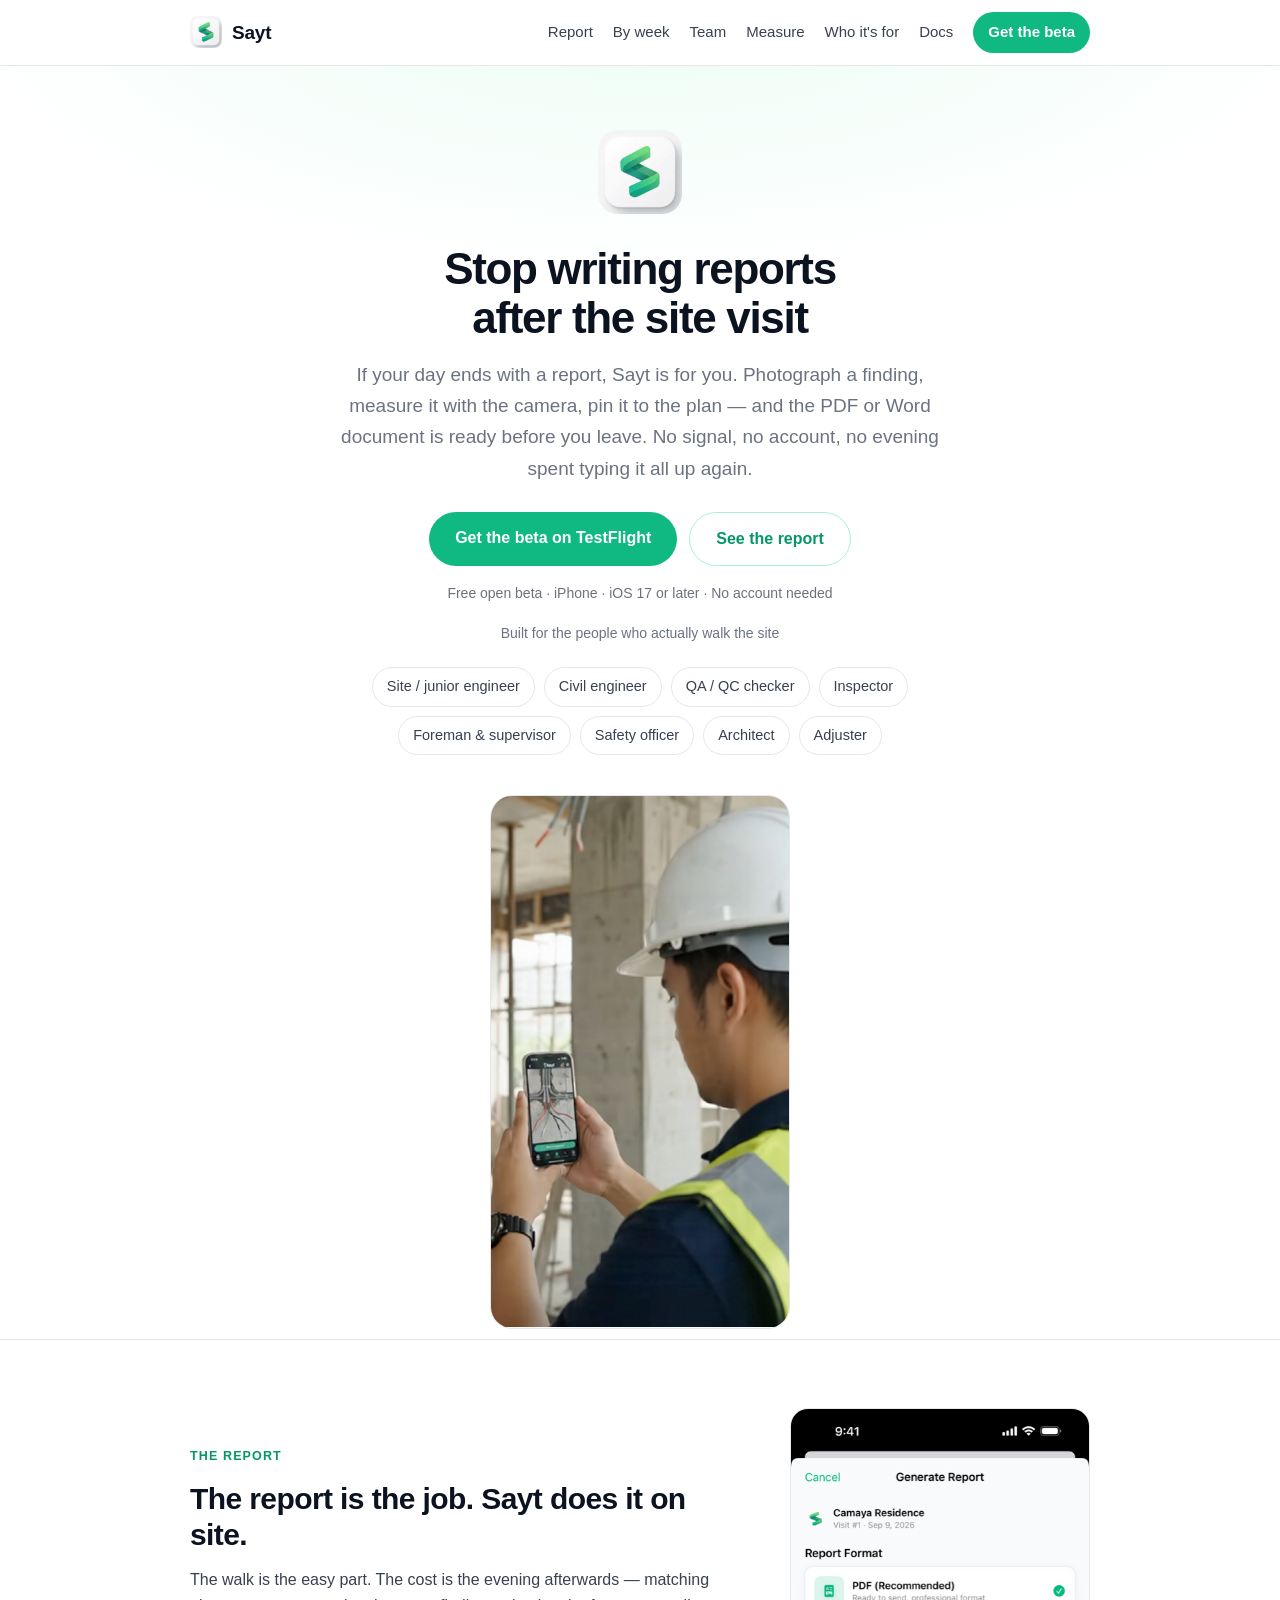
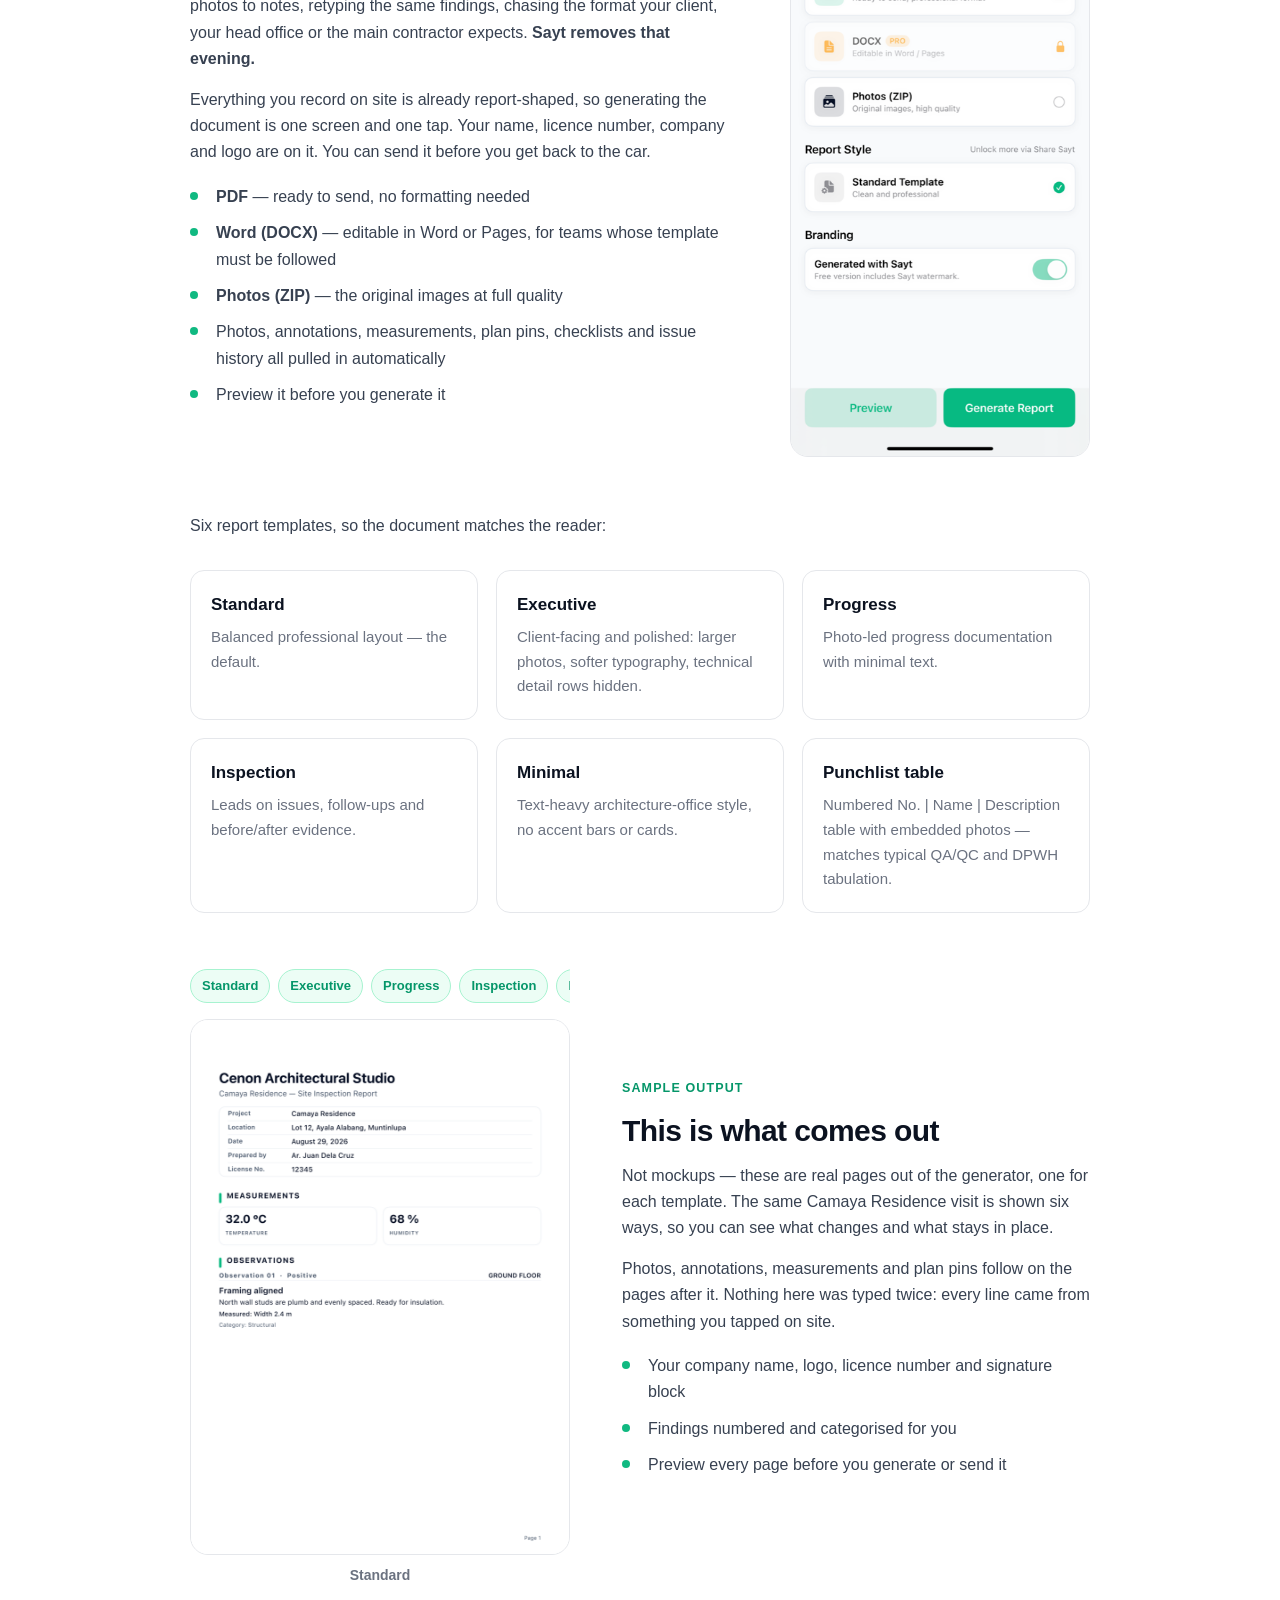
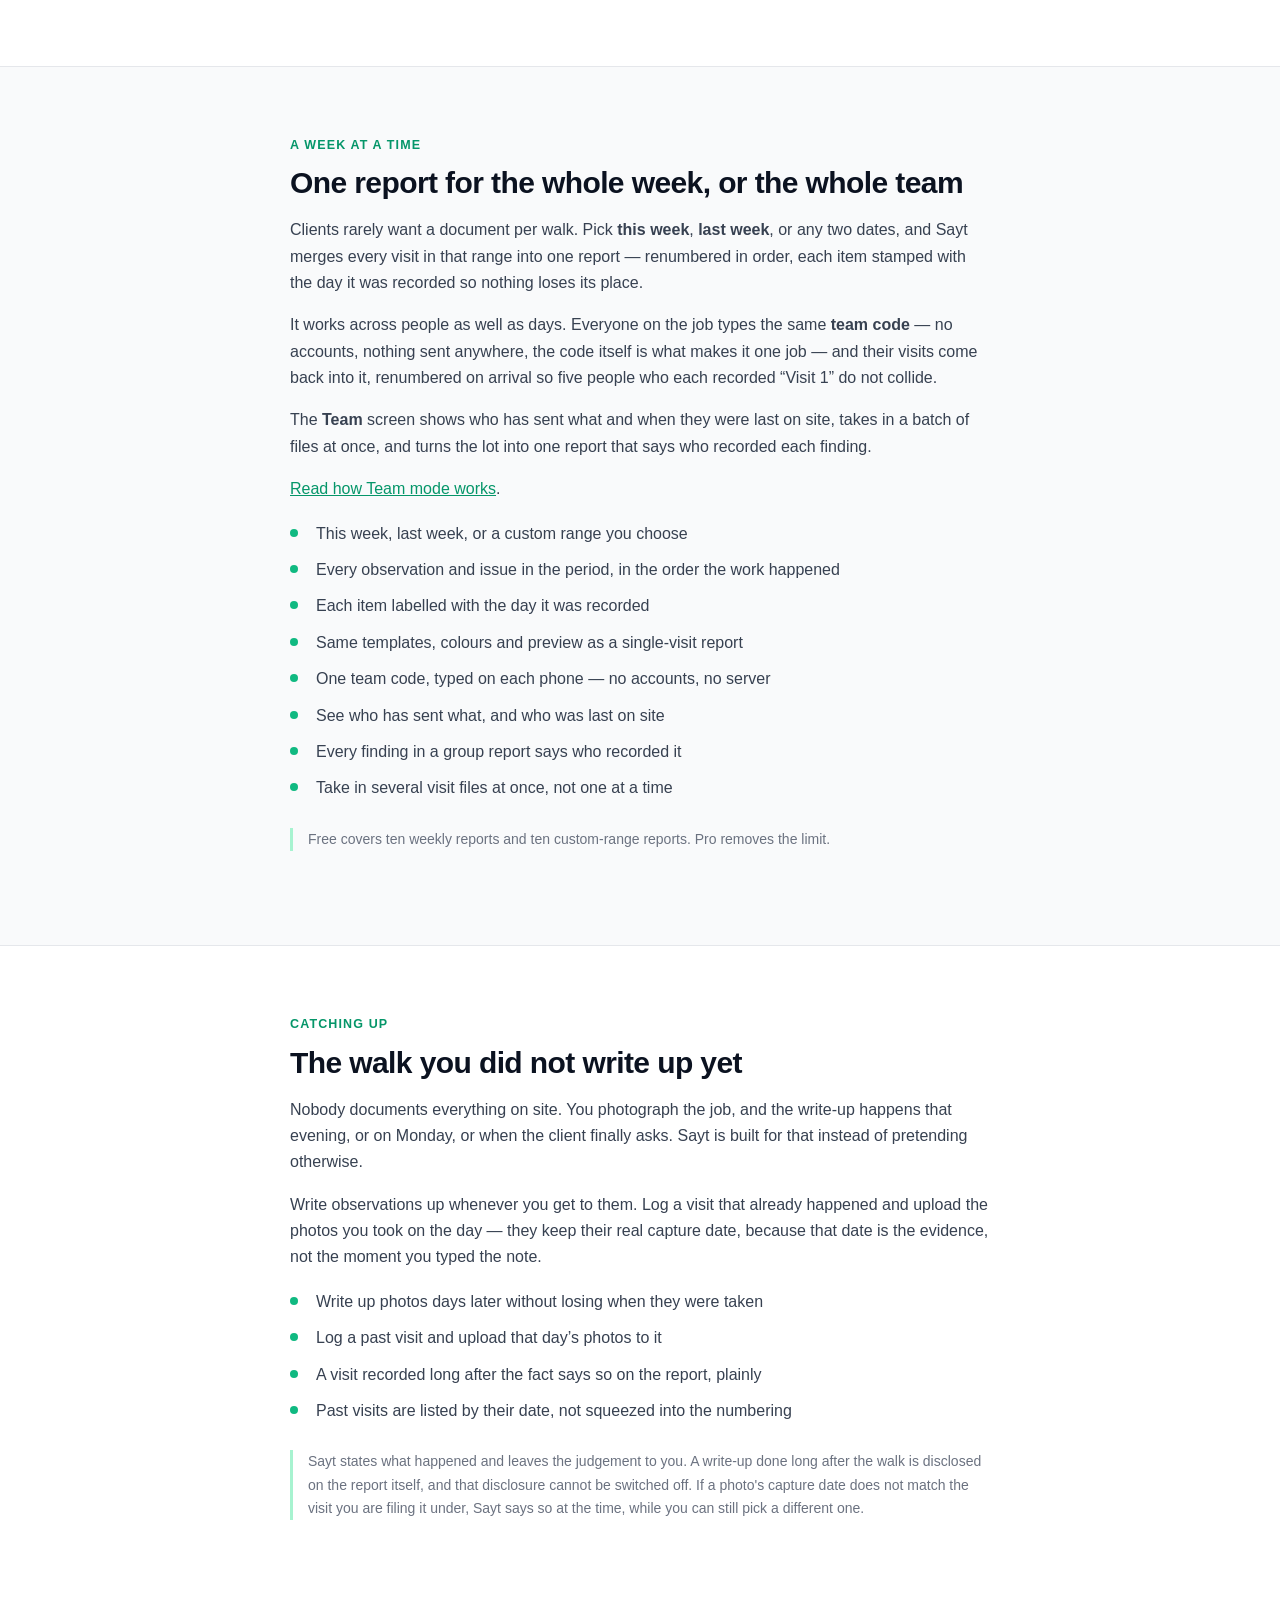
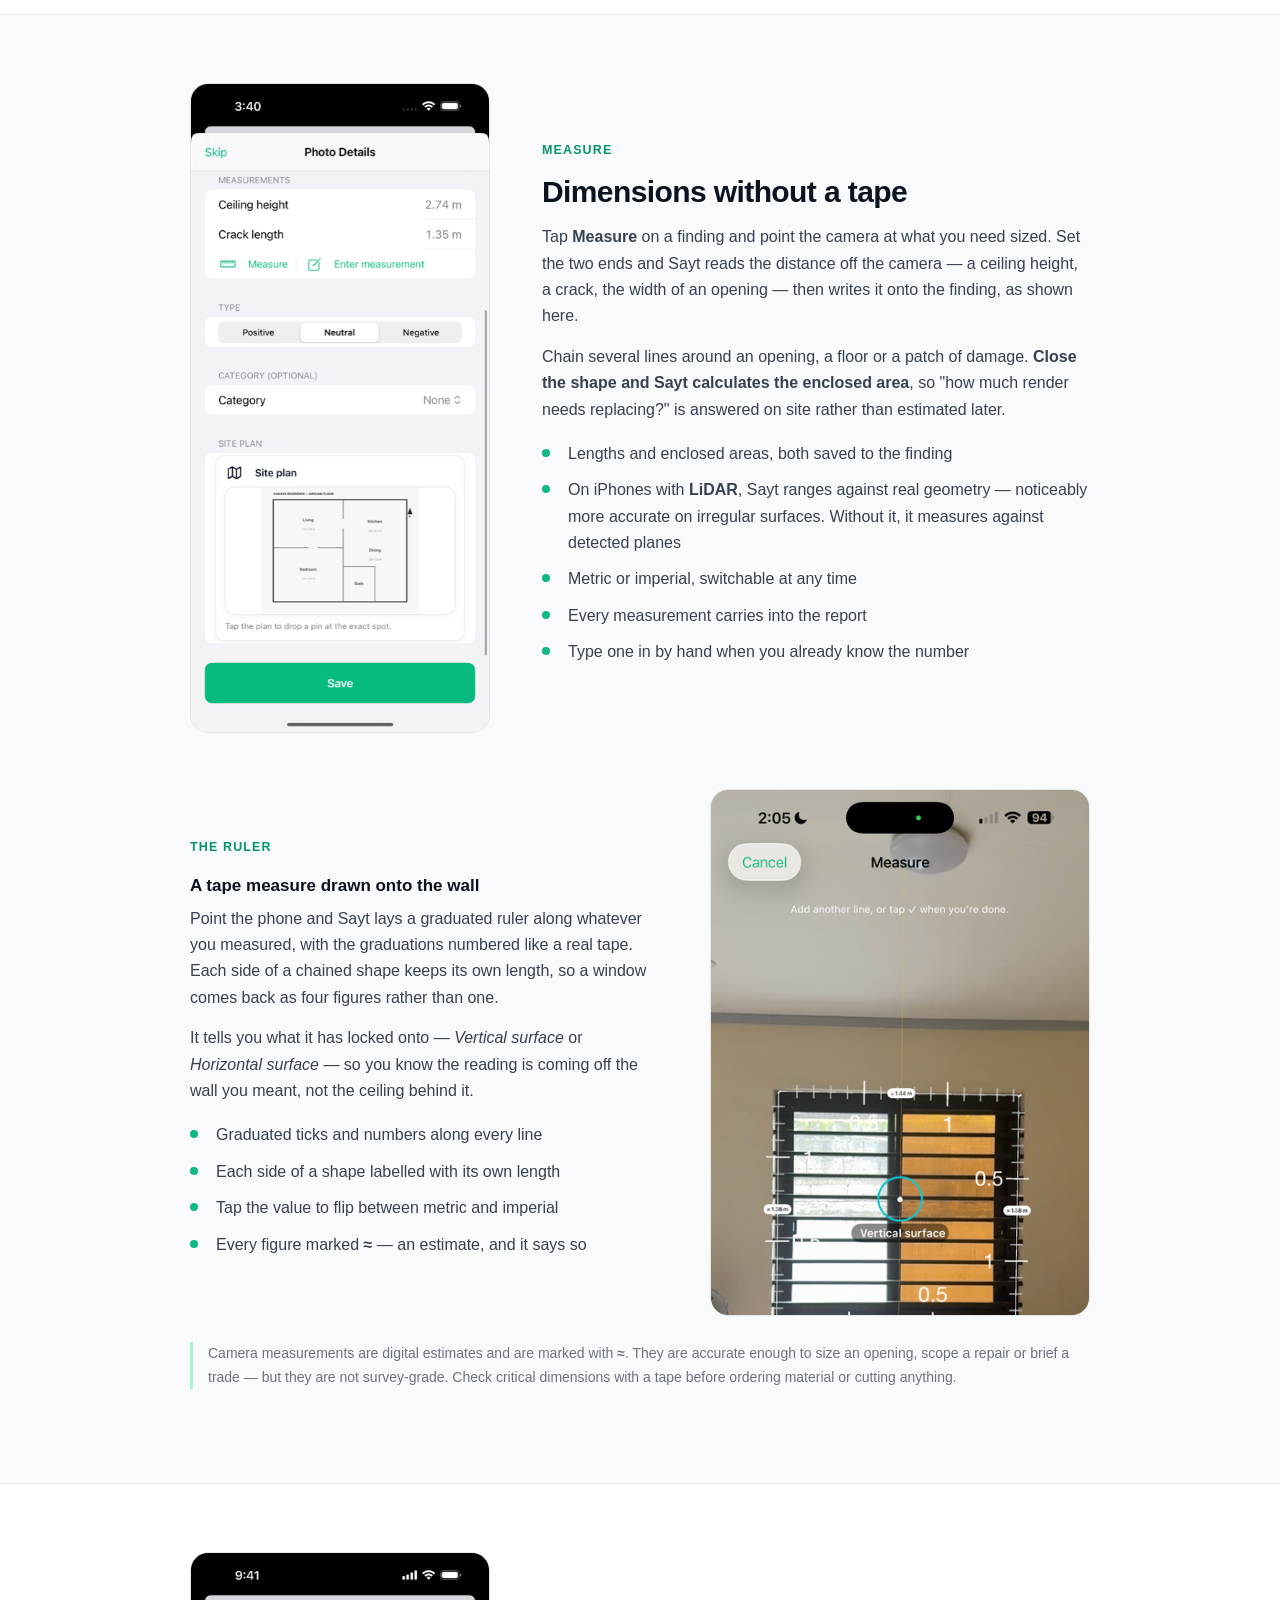
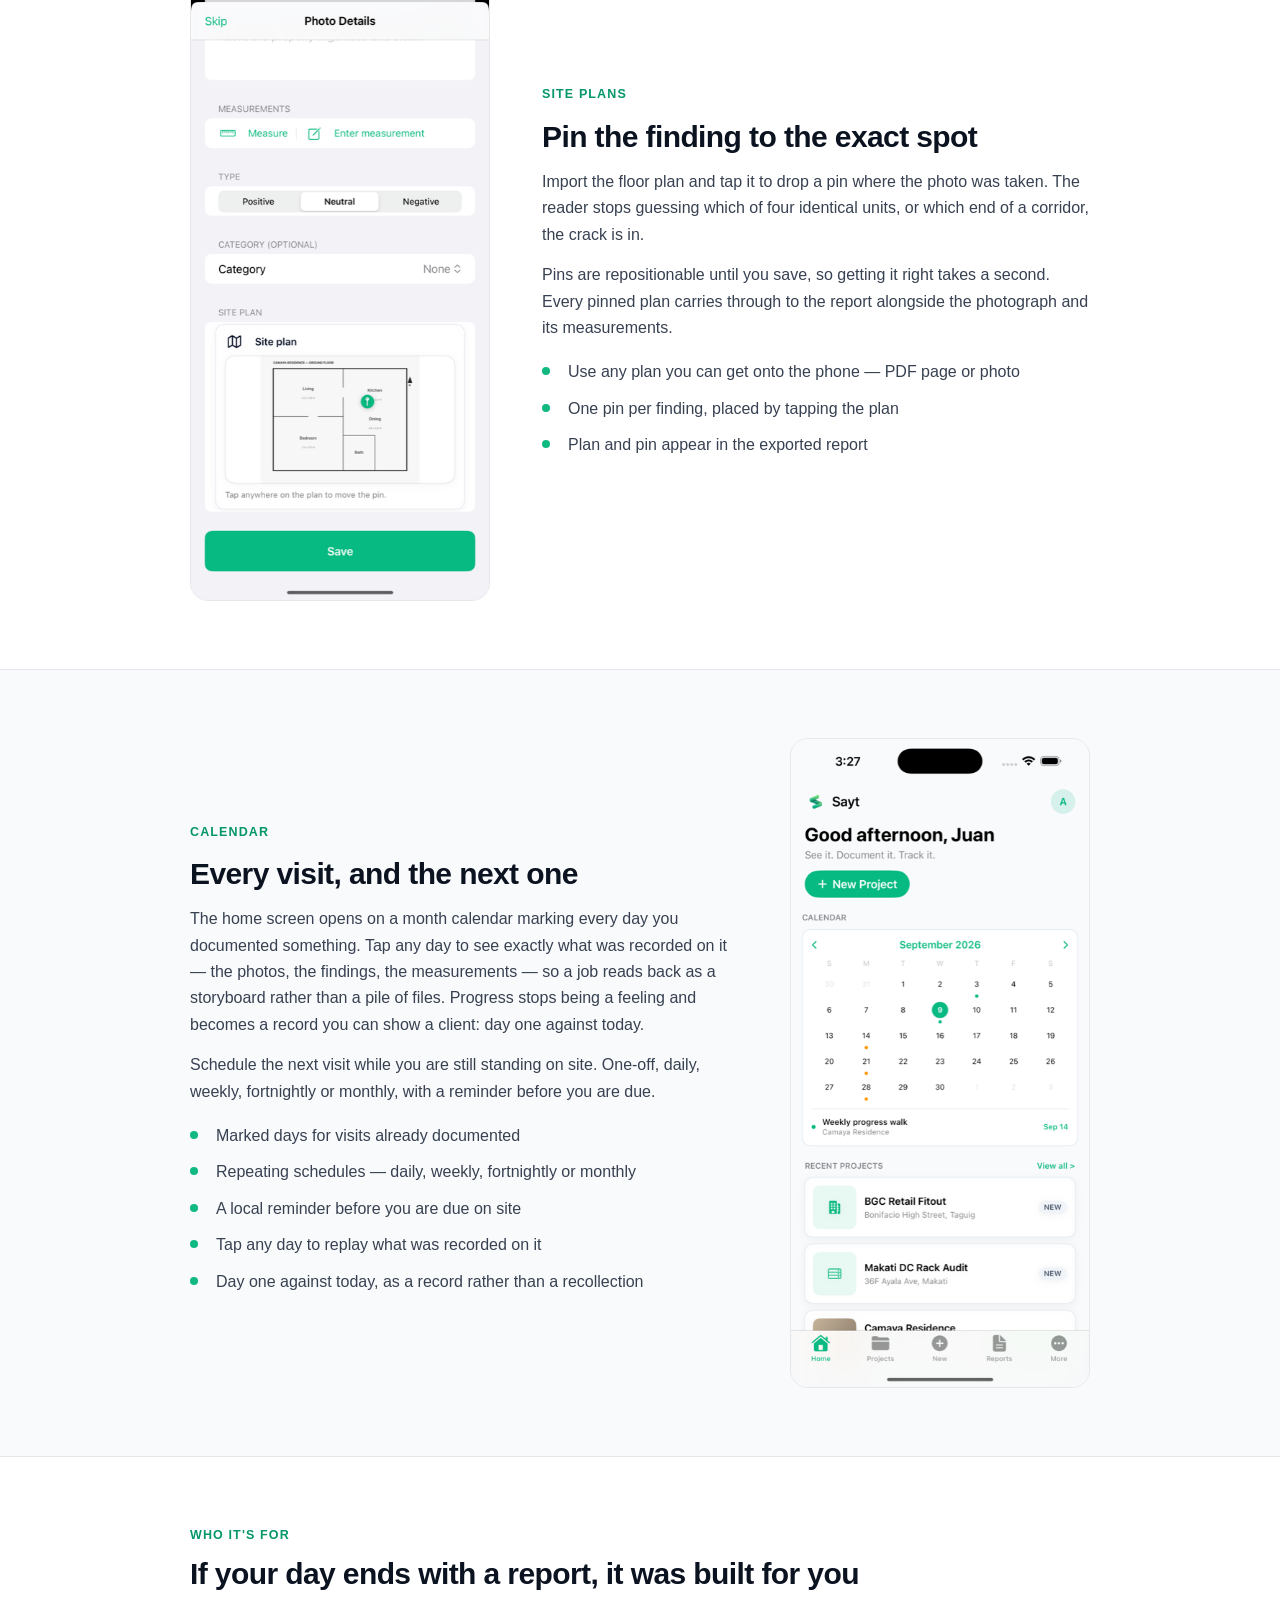
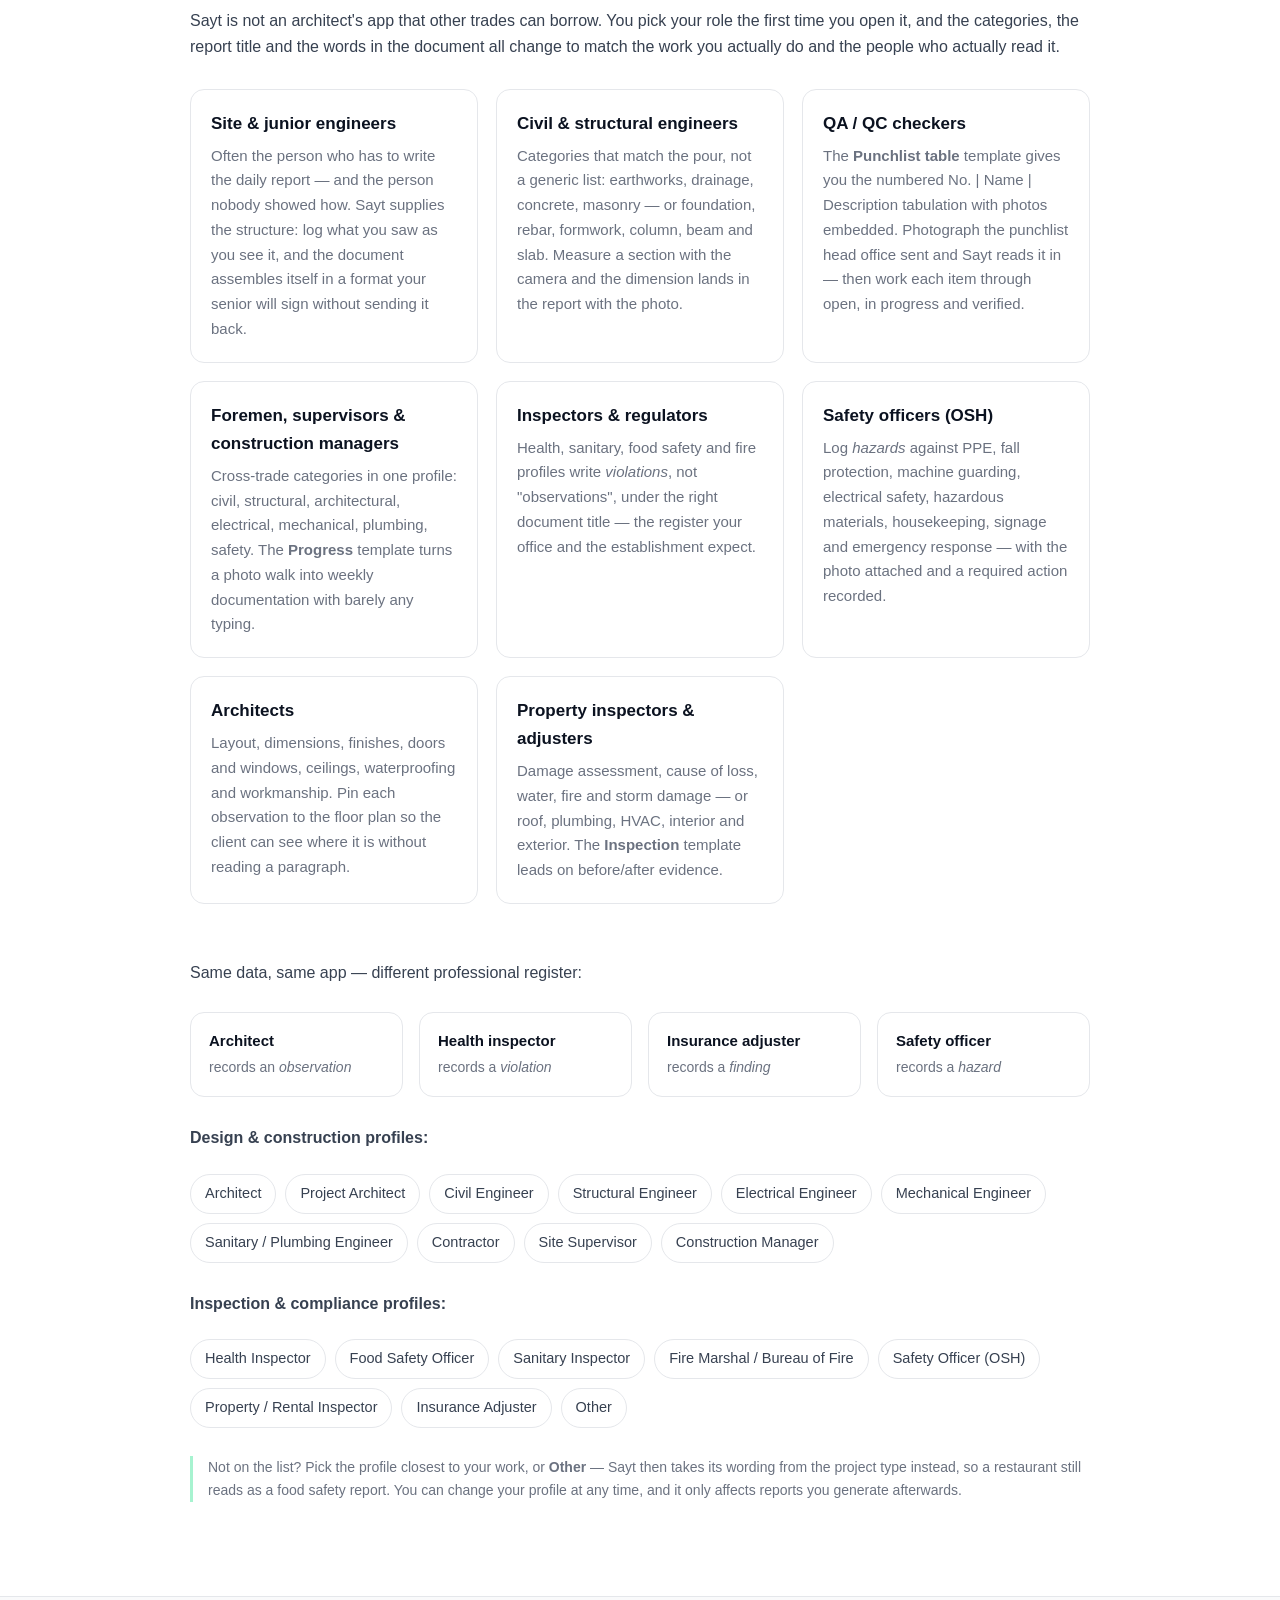
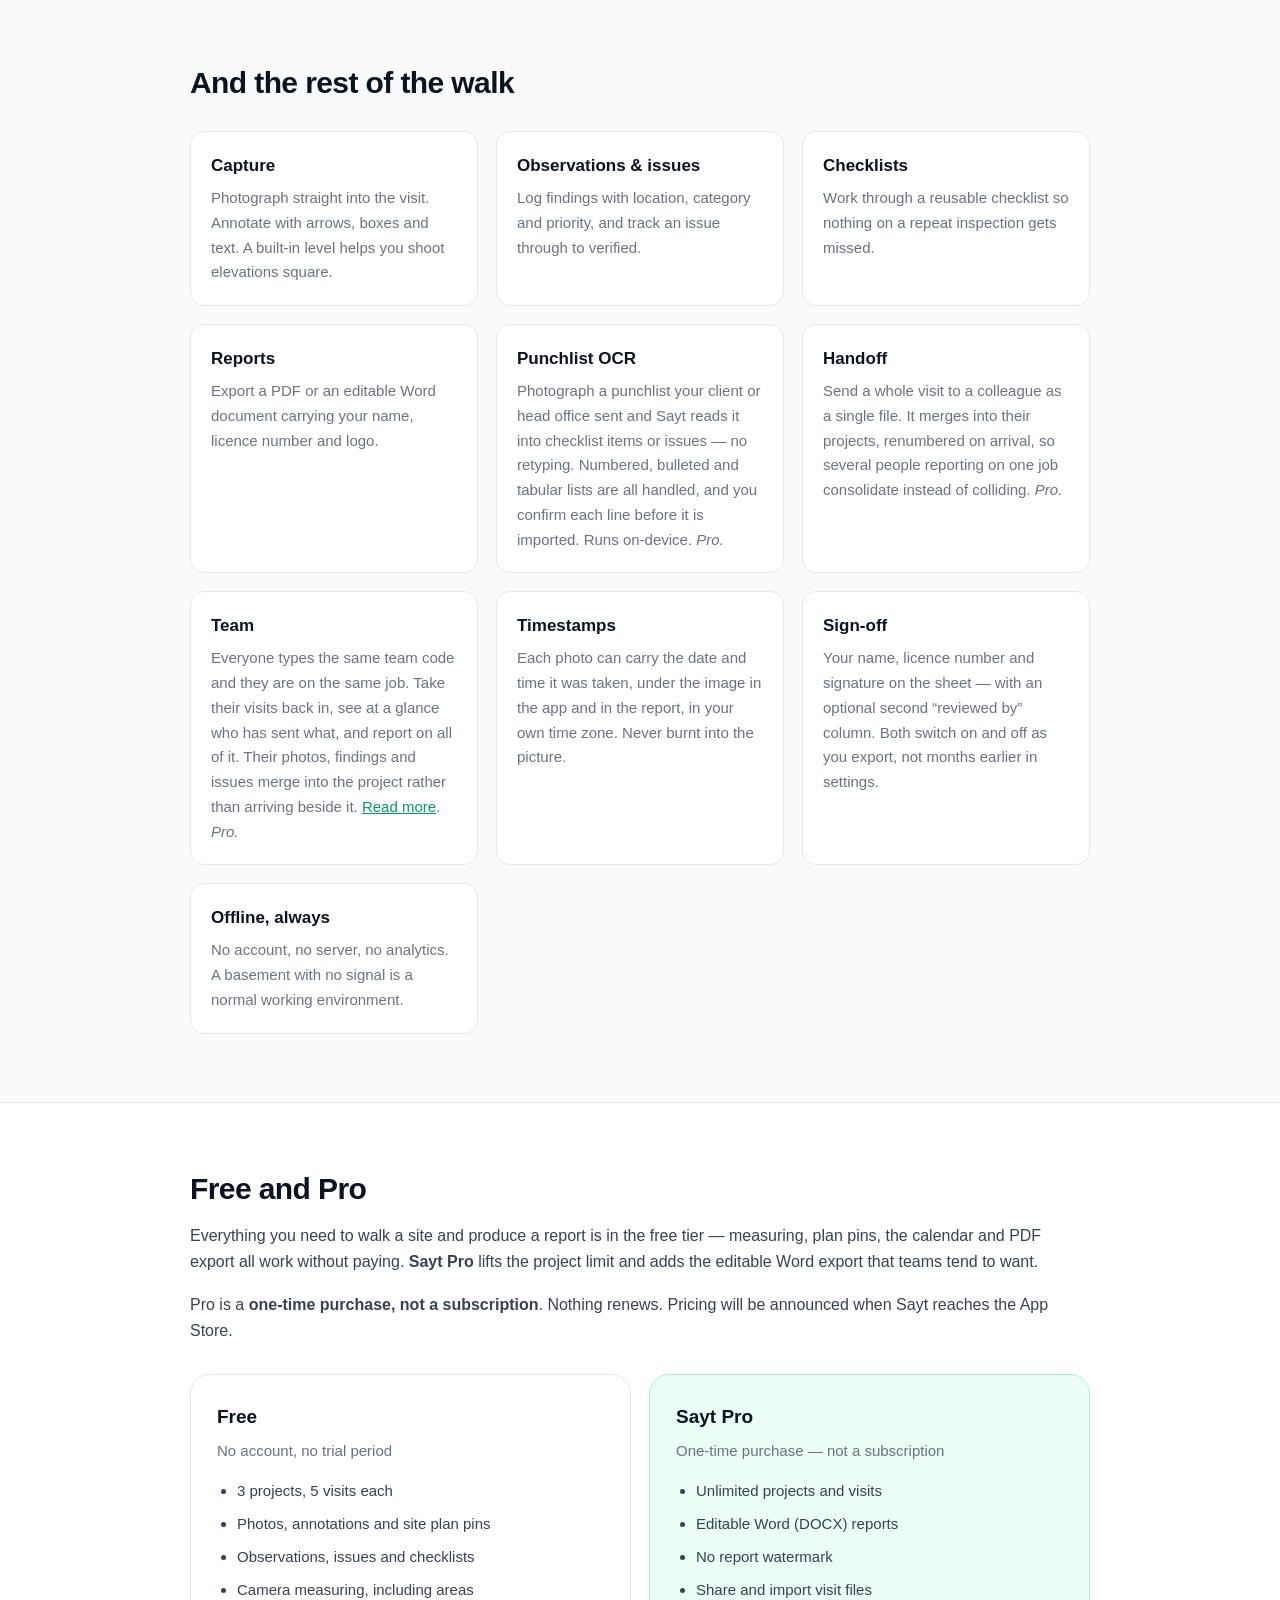
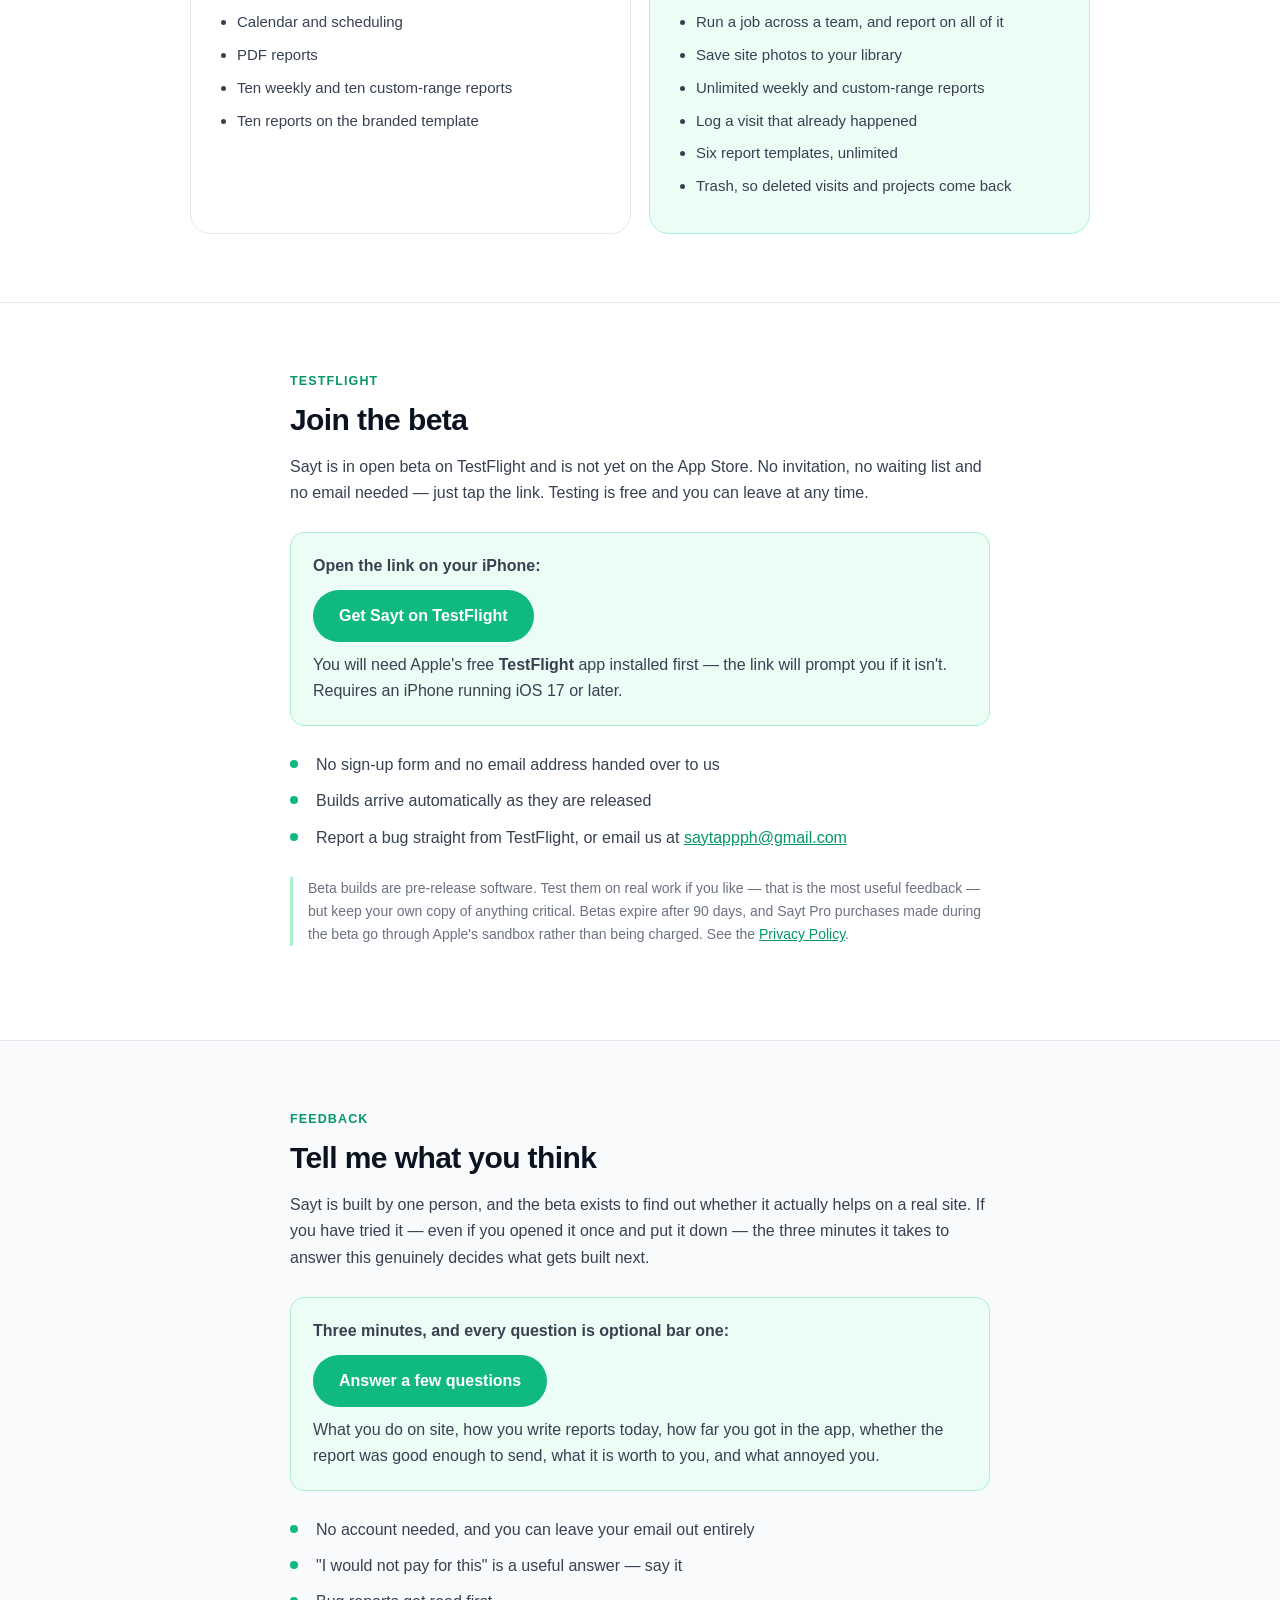
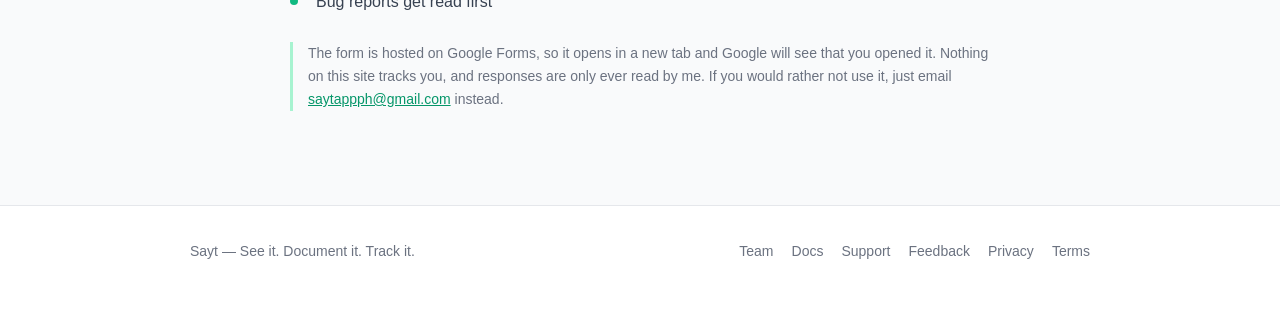
==== index.html @ c8a03903 "Add sample report carousel Replace the single sample output image with a CSS-only scroll-snap carous" ====
<!DOCTYPE html>
<html lang="en">
<head>
<meta charset="utf-8">
<meta name="viewport" content="width=device-width, initial-scale=1">
<meta http-equiv="Content-Security-Policy" content="default-src 'none'; style-src 'self'; img-src 'self' data:; media-src 'self'; base-uri 'none'; form-action 'none'; frame-ancestors 'none'">
<meta name="referrer" content="no-referrer">
<title>Sayt — Stop writing site reports after the visit</title>
<meta name="description" content="Site reporting for engineers, inspectors, QA/QC checkers, foremen and architects. Sayt turns a site walk into the finished report: measure with the camera, pin findings to the plan, and export a branded PDF or Word document before you leave — offline, on your iPhone.">
<link rel="canonical" href="https://sayt-app.store/">
<link rel="icon" href="assets/img/favicon.png" type="image/png">
<link rel="apple-touch-icon" href="assets/img/logo.png">
<meta name="theme-color" content="#0F172A">
<meta name="robots" content="index, follow, max-image-preview:large, max-snippet:-1">

<!-- Open Graph (Facebook, LinkedIn, Messenger, WhatsApp) -->
<meta property="og:type" content="website">
<meta property="og:site_name" content="Sayt">
<meta property="og:locale" content="en_PH">
<meta property="og:title" content="Sayt — Site inspection reports, finished before you leave">
<meta property="og:description" content="Site reporting for engineers, inspectors, QA/QC checkers, foremen and architects. Sayt turns a site walk into the finished report: measure with the camera, pin findings to the plan, and export a…">
<meta property="og:url" content="https://sayt-app.store/">
<meta property="og:image" content="https://sayt-app.store/assets/img/og-cover.png">
<meta property="og:image:width" content="1200">
<meta property="og:image:height" content="630">
<meta property="og:image:alt" content="Sayt — stop writing site reports after the visit">

<!-- Twitter / X -->
<meta name="twitter:card" content="summary_large_image">
<meta name="twitter:title" content="Sayt — Site inspection reports, finished before you leave">
<meta name="twitter:description" content="Site reporting for engineers, inspectors, QA/QC checkers, foremen and architects. Sayt turns a site walk into the finished report: measure with the camera, pin findings to the plan, and export a…">
<meta name="twitter:image" content="https://sayt-app.store/assets/img/og-cover.png">
<meta name="twitter:image:alt" content="Sayt — stop writing site reports after the visit">
<link rel="stylesheet" href="assets/style.css">
<script type="application/ld+json">
{
  "@context": "https://schema.org",
  "@graph": [
    {
      "@type": "SoftwareApplication",
      "@id": "https://sayt-app.store/#app",
      "name": "Sayt",
      "applicationCategory": "BusinessApplication",
      "applicationSubCategory": "Site inspection and field reporting",
      "operatingSystem": "iOS 17.0 or later",
      "url": "https://sayt-app.store",
      "image": "https://sayt-app.store/assets/img/og-cover.png",
      "description": "Sayt turns a site walk into the finished report. Photograph a finding, measure it with the camera, pin it to the floor plan, and export a branded PDF or Word document before you leave the site. Works fully offline and needs no account.",
      "featureList": [
        "Photograph findings and annotate them on the spot",
        "Measure distances with the camera using AR",
        "Pin each finding to a floor plan or site plan",
        "Track issues across visits until they are resolved",
        "Export a branded PDF or Word site inspection report",
        "Works completely offline with no account required"
      ],
      "inLanguage": "en",
      "isAccessibleForFree": true,
      "offers": {
        "@type": "Offer",
        "price": "0",
        "priceCurrency": "PHP",
        "description": "Free to use. Sayt Pro is an optional one-time in-app purchase."
      },
      "author": {
        "@id": "https://sayt-app.store/#org"
      },
      "publisher": {
        "@id": "https://sayt-app.store/#org"
      }
    },
    {
      "@type": "Organization",
      "@id": "https://sayt-app.store/#org",
      "name": "Sayt",
      "url": "https://sayt-app.store",
      "logo": {
        "@type": "ImageObject",
        "url": "https://sayt-app.store/assets/img/logo.png",
        "width": 512,
        "height": 512
      },
      "email": "saytappph@gmail.com"
    },
    {
      "@type": "WebSite",
      "@id": "https://sayt-app.store/#website",
      "url": "https://sayt-app.store",
      "name": "Sayt",
      "publisher": {
        "@id": "https://sayt-app.store/#org"
      },
      "inLanguage": "en"
    }
  ]
}
</script>
</head>
<body>

<header class="site">
  <div class="wrap">
    <nav>
      <a class="brand" href="index.html">
        <img src="assets/img/logo.png" alt="" width="32" height="32">
        <span>Sayt</span>
      </a>
      <span class="links">
        <a href="#report">Report</a>
        <a href="#week">By week</a>
        <a href="team.html">Team</a>
        <a href="#measure">Measure</a>
        <a href="#who">Who it's for</a>
        <a href="docs.html">Docs</a>
        <a class="cta" href="https://testflight.apple.com/join/43Gb7vnf" rel="noopener noreferrer">Get the beta</a>
      </span>
    </nav>
  </div>
</header>

<section class="hero">
  <div class="wrap">
    <img class="logo" src="assets/img/logo.png" alt="Sayt app icon" width="84" height="84">
    <h1>Stop writing reports<br> after the site visit</h1>
    <p class="lede">If your day ends with a report, Sayt is for you. Photograph
    a finding, measure it with the camera, pin it to the plan — and the PDF or
    Word document is ready before you leave. No signal, no account, no evening
    spent typing it all up again.</p>
    <div class="btn-row">
      <a class="btn" href="https://testflight.apple.com/join/43Gb7vnf" rel="noopener noreferrer">Get the beta on TestFlight</a>
      <a class="btn ghost" href="#report">See the report</a>
    </div>
    <p class="sub">Free open beta · iPhone · iOS 17 or later · No account needed</p>

    <p class="sub mt-m">Built for the people who actually walk the site</p>
    <div class="pills centered">
      <span class="pill">Site / junior engineer</span>
      <span class="pill">Civil engineer</span>
      <span class="pill">QA / QC checker</span>
      <span class="pill">Inspector</span>
      <span class="pill">Foreman &amp; supervisor</span>
      <span class="pill">Safety officer</span>
      <span class="pill">Architect</span>
      <span class="pill">Adjuster</span>
    </div>

    <video class="reel" autoplay muted loop playsinline
           poster="assets/img/site-walk-poster.jpg"
           aria-label="An inspector photographing a cracked concrete column on site">
      <source src="assets/video/site-walk.mp4" type="video/mp4">
    </video>
  </div>
</section>

<!-- Report ------------------------------------------------------------- -->
<section class="feature" id="report">
  <div class="wrap">
    <div class="row">
      <div class="copy">
        <p class="eyebrow">The report</p>
        <h2>The report is the job. Sayt does it on site.</h2>
        <p>The walk is the easy part. The cost is the evening afterwards —
        matching photos to notes, retyping the same findings, chasing the format
        your client, your head office or the main contractor expects.
        <strong>Sayt removes that evening.</strong></p>
        <p>Everything you record on site is already report-shaped, so generating
        the document is one screen and one tap. Your name, licence number,
        company and logo are on it. You can send it before you get back to the
        car.</p>
        <ul class="ticks">
          <li><strong>PDF</strong> — ready to send, no formatting needed</li>
          <li><strong>Word (DOCX)</strong> — editable in Word or Pages, for
          teams whose template must be followed</li>
          <li><strong>Photos (ZIP)</strong> — the original images at full
          quality</li>
          <li>Photos, annotations, measurements, plan pins, checklists and issue
          history all pulled in automatically</li>
          <li>Preview it before you generate it</li>
        </ul>
      </div>
      <div class="shot">
        <img src="assets/img/report.png" width="414" height="900"
             alt="Sayt's Generate Report screen: PDF, DOCX and Photos ZIP formats, a report style picker, a branding toggle, and Preview and Generate Report buttons">
      </div>
    </div>

    <p class="mt-l">Six report templates, so the document matches the
    reader:</p>
    <div class="grid">
      <div class="card">
        <h3>Standard</h3>
        <p>Balanced professional layout — the default.</p>
      </div>
      <div class="card">
        <h3>Executive</h3>
        <p>Client-facing and polished: larger photos, softer typography,
        technical detail rows hidden.</p>
      </div>
      <div class="card">
        <h3>Progress</h3>
        <p>Photo-led progress documentation with minimal text.</p>
      </div>
      <div class="card">
        <h3>Inspection</h3>
        <p>Leads on issues, follow-ups and before/after evidence.</p>
      </div>
      <div class="card">
        <h3>Minimal</h3>
        <p>Text-heavy architecture-office style, no accent bars or cards.</p>
      </div>
      <div class="card">
        <h3>Punchlist table</h3>
        <p>Numbered No. | Name | Description table with embedded photos —
        matches typical QA/QC and DPWH tabulation.</p>
      </div>
    </div>

    <div class="row flip sample mt-l">
      <div class="copy">
        <p class="eyebrow">Sample output</p>
        <h2>This is what comes out</h2>
        <p>Not mockups — these are real pages out of the generator, one for
        each template. The same Camaya Residence visit is shown six ways, so
        you can see what changes and what stays in place.</p>
        <p>Photos, annotations, measurements and plan pins follow on the pages
        after it. Nothing here was typed twice: every line came from something
        you tapped on site.</p>
        <ul class="ticks">
          <li>Your company name, logo, licence number and signature block</li>
          <li>Findings numbered and categorised for you</li>
          <li>Preview every page before you generate or send it</li>
        </ul>
      </div>
      <div class="shot report-carousel">
        <div class="report-nav" aria-label="Jump to report template">
          <a href="#report-standard">Standard</a>
          <a href="#report-executive">Executive</a>
          <a href="#report-progress">Progress</a>
          <a href="#report-inspection">Inspection</a>
          <a href="#report-minimal">Minimal</a>
          <a href="#report-field">Field report</a>
        </div>
        <div class="report-track" tabindex="0" role="group" aria-label="Sample report pages, one per template">
          <div class="report-slide" id="report-standard">
            <img src="assets/img/reports/report-standard.png" width="848" height="1200"
                 alt="Standard report template for the Camaya Residence visit, with project details, site conditions and numbered findings">
            <p class="report-caption">Standard</p>
          </div>
          <div class="report-slide" id="report-executive">
            <img src="assets/img/reports/report-executive.png" width="848" height="1200" loading="lazy"
                 alt="Executive report template for the Camaya Residence visit, with a polished client-facing layout">
            <p class="report-caption">Executive</p>
          </div>
          <div class="report-slide" id="report-progress">
            <img src="assets/img/reports/report-progress.png" width="848" height="1200" loading="lazy"
                 alt="Progress report template for the Camaya Residence visit, with a photo-led progress layout">
            <p class="report-caption">Progress</p>
          </div>
          <div class="report-slide" id="report-inspection">
            <img src="assets/img/reports/report-inspection.png" width="848" height="1200" loading="lazy"
                 alt="Inspection report template for the Camaya Residence visit, focused on findings and follow-up evidence">
            <p class="report-caption">Inspection</p>
          </div>
          <div class="report-slide" id="report-minimal">
            <img src="assets/img/reports/report-minimal.png" width="848" height="1200" loading="lazy"
                 alt="Minimal report template for the Camaya Residence visit, with a restrained text-heavy layout">
            <p class="report-caption">Minimal</p>
          </div>
          <div class="report-slide" id="report-field">
            <img src="assets/img/reports/report-field.png" width="848" height="1200" loading="lazy"
                 alt="Field report template for the Camaya Residence visit, formatted for practical site documentation">
            <p class="report-caption">Field report</p>
          </div>
        </div>
      </div>
    </div>
  </div>
</section>

<!-- Week ---------------------------------------------------------------- -->
<section class="feature alt" id="week">
  <div class="wrap narrow">
    <p class="eyebrow">A week at a time</p>
    <h2>One report for the whole week, or the whole team</h2>
    <p>Clients rarely want a document per walk. Pick <strong>this week</strong>,
    <strong>last week</strong>, or any two dates, and Sayt merges every visit in
    that range into one report — renumbered in order, each item stamped with the
    day it was recorded so nothing loses its place.</p>

    <p>It works across people as well as days. Everyone on the job types the
    same <strong>team code</strong> — no accounts, nothing sent anywhere, the
    code itself is what makes it one job — and their visits come back into it,
    renumbered on arrival so five people who each recorded &ldquo;Visit
    1&rdquo; do not collide.</p>

    <p>The <strong>Team</strong> screen shows who has sent what and when they
    were last on site, takes in a batch of files at once, and turns the lot into
    one report that says who recorded each finding.</p>

    <p><a href="team.html">Read how Team mode works</a>.</p>

    <ul class="ticks">
      <li>This week, last week, or a custom range you choose</li>
      <li>Every observation and issue in the period, in the order the work happened</li>
      <li>Each item labelled with the day it was recorded</li>
      <li>Same templates, colours and preview as a single-visit report</li>
      <li>One team code, typed on each phone — no accounts, no server</li>
      <li>See who has sent what, and who was last on site</li>
      <li>Every finding in a group report says who recorded it</li>
      <li>Take in several visit files at once, not one at a time</li>
    </ul>

    <p class="note">Free covers ten weekly reports and ten custom-range reports.
    Pro removes the limit.</p>
  </div>
</section>

<!-- Backtrack ----------------------------------------------------------- -->
<section class="feature" id="backtrack">
  <div class="wrap narrow">
    <p class="eyebrow">Catching up</p>
    <h2>The walk you did not write up yet</h2>
    <p>Nobody documents everything on site. You photograph the job, and the
    write-up happens that evening, or on Monday, or when the client finally
    asks. Sayt is built for that instead of pretending otherwise.</p>

    <p>Write observations up whenever you get to them. Log a visit that already
    happened and upload the photos you took on the day — they keep their real
    capture date, because that date is the evidence, not the moment you typed
    the note.</p>

    <ul class="ticks">
      <li>Write up photos days later without losing when they were taken</li>
      <li>Log a past visit and upload that day&rsquo;s photos to it</li>
      <li>A visit recorded long after the fact says so on the report, plainly</li>
      <li>Past visits are listed by their date, not squeezed into the numbering</li>
    </ul>

    <p class="note">Sayt states what happened and leaves the judgement to you.
    A write-up done long after the walk is disclosed on the report itself, and
    that disclosure cannot be switched off. If a photo's capture date does not
    match the visit you are filing it under, Sayt says so at the time, while
    you can still pick a different one.</p>
  </div>
</section>


<!-- Measure ------------------------------------------------------------- -->
<section class="feature alt" id="measure">
  <div class="wrap">
    <div class="row flip">
      <div class="copy">
        <p class="eyebrow">Measure</p>
        <h2>Dimensions without a tape</h2>
        <p>Tap <strong>Measure</strong> on a finding and point the camera at
        what you need sized. Set the two ends and Sayt reads the distance off
        the camera — a ceiling height, a crack, the width of an opening — then
        writes it onto the finding, as shown here.</p>
        <p>Chain several lines around an opening, a floor or a patch of damage.
        <strong>Close the shape and Sayt calculates the enclosed area</strong>,
        so "how much render needs replacing?" is answered on site rather than
        estimated later.</p>
        <ul class="ticks">
          <li>Lengths and enclosed areas, both saved to the finding</li>
          <li>On iPhones with <strong>LiDAR</strong>, Sayt ranges against real
          geometry — noticeably more accurate on irregular surfaces. Without it,
          it measures against detected planes</li>
          <li>Metric or imperial, switchable at any time</li>
          <li>Every measurement carries into the report</li>
          <li>Type one in by hand when you already know the number</li>
        </ul>
      </div>
      <div class="shot">
        <img src="assets/img/measure.png" width="414" height="900"
             alt="A finding with a measurements list reading Ceiling height 2.74 m and Crack length 1.35 m, plus Measure and Enter measurement buttons">
      </div>
    </div>

    <div class="row ruler mt-l">
      <div class="copy">
        <p class="eyebrow">The ruler</p>
        <h3>A tape measure drawn onto the wall</h3>
        <p>Point the phone and Sayt lays a graduated ruler along whatever you
        measured, with the graduations numbered like a real tape. Each side of a
        chained shape keeps its own length, so a window comes back as four
        figures rather than one.</p>
        <p>It tells you what it has locked onto — <em>Vertical surface</em> or
        <em>Horizontal surface</em> — so you know the reading is coming off the
        wall you meant, not the ceiling behind it.</p>
        <ul class="ticks">
          <li>Graduated ticks and numbers along every line</li>
          <li>Each side of a shape labelled with its own length</li>
          <li>Tap the value to flip between metric and imperial</li>
          <li>Every figure marked <strong>≈</strong> — an estimate, and it says so</li>
        </ul>
      </div>
      <div class="shot">
        <img src="assets/img/ruler.png" width="414" height="576"
             alt="Sayt's measure tool with the camera aimed at a window: a graduated ruler is drawn around the frame with numbered ticks, each side labelled with its own length, and a Vertical surface badge under the crosshair">
      </div>
    </div>

    <p class="note">Camera measurements are digital estimates and are marked
    with <strong>≈</strong>. They are accurate enough to size an opening, scope a
    repair or brief a trade — but they are not survey-grade. Check critical
    dimensions with a tape before ordering material or cutting anything.</p>
  </div>
</section>

<!-- Site plan ----------------------------------------------------------- -->
<section class="feature" id="plan">
  <div class="wrap">
    <div class="row flip">
      <div class="copy">
        <p class="eyebrow">Site plans</p>
        <h2>Pin the finding to the exact spot</h2>
        <p>Import the floor plan and tap it to drop a pin where the photo was
        taken. The reader stops guessing which of four identical units, or which
        end of a corridor, the crack is in.</p>
        <p>Pins are repositionable until you save, so getting it right takes a
        second. Every pinned plan carries through to the report alongside the
        photograph and its measurements.</p>
        <ul class="ticks">
          <li>Use any plan you can get onto the phone — PDF page or photo</li>
          <li>One pin per finding, placed by tapping the plan</li>
          <li>Plan and pin appear in the exported report</li>
        </ul>
      </div>
      <div class="shot">
        <img src="assets/img/siteplan.png" width="414" height="900"
             alt="A finding's site plan with a green pin dropped in the kitchen of a ground floor plan, captioned tap anywhere on the plan to move the pin">
      </div>
    </div>
  </div>
</section>

<!-- Calendar ------------------------------------------------------------ -->
<section class="feature alt" id="calendar">
  <div class="wrap">
    <div class="row">
      <div class="copy">
        <p class="eyebrow">Calendar</p>
        <h2>Every visit, and the next one</h2>
        <p>The home screen opens on a month calendar marking every day you
        documented something. Tap any day to see exactly what was recorded on
        it — the photos, the findings, the measurements — so a job reads back as
        a storyboard rather than a pile of files. Progress stops being a feeling
        and becomes a record you can show a client: day one against today.</p>
        <p>Schedule the next visit while you are still standing on site. One-off,
        daily, weekly, fortnightly or monthly, with a reminder before you are due.</p>
        <ul class="ticks">
          <li>Marked days for visits already documented</li>
          <li>Repeating schedules — daily, weekly, fortnightly or monthly</li>
          <li>A local reminder before you are due on site</li>
          <li>Tap any day to replay what was recorded on it</li>
          <li>Day one against today, as a record rather than a recollection</li>
        </ul>
      </div>
      <div class="shot">
        <img src="assets/img/home.png" width="414" height="900"
             alt="Sayt home screen showing a September calendar with documented days marked and an upcoming weekly progress walk">
      </div>
    </div>
  </div>
</section>

<!-- Who it's for --------------------------------------------------------- -->
<section class="feature" id="who">
  <div class="wrap">
    <p class="eyebrow">Who it's for</p>
    <h2>If your day ends with a report, it was built for you</h2>
    <p>Sayt is not an architect's app that other trades can borrow. You pick
    your role the first time you open it, and the categories, the report title
    and the words in the document all change to match the work you actually do
    and the people who actually read it.</p>

    <div class="grid mt-m">
      <div class="card">
        <h3>Site &amp; junior engineers</h3>
        <p>Often the person who has to write the daily report — and the person
        nobody showed how. Sayt supplies the structure: log what you saw as you
        see it, and the document assembles itself in a format your senior will
        sign without sending it back.</p>
      </div>
      <div class="card">
        <h3>Civil &amp; structural engineers</h3>
        <p>Categories that match the pour, not a generic list: earthworks,
        drainage, concrete, masonry — or foundation, rebar, formwork, column,
        beam and slab. Measure a section with the camera and the dimension lands
        in the report with the photo.</p>
      </div>
      <div class="card">
        <h3>QA / QC checkers</h3>
        <p>The <strong>Punchlist table</strong> template gives you the numbered
        No. | Name | Description tabulation with photos embedded. Photograph the
        punchlist head office sent and Sayt reads it in — then work each item
        through open, in progress and verified.</p>
      </div>
      <div class="card">
        <h3>Foremen, supervisors &amp; construction managers</h3>
        <p>Cross-trade categories in one profile: civil, structural,
        architectural, electrical, mechanical, plumbing, safety. The
        <strong>Progress</strong> template turns a photo walk into weekly
        documentation with barely any typing.</p>
      </div>
      <div class="card">
        <h3>Inspectors &amp; regulators</h3>
        <p>Health, sanitary, food safety and fire profiles write
        <em>violations</em>, not "observations", under the right document title —
        the register your office and the establishment expect.</p>
      </div>
      <div class="card">
        <h3>Safety officers (OSH)</h3>
        <p>Log <em>hazards</em> against PPE, fall protection, machine guarding,
        electrical safety, hazardous materials, housekeeping, signage and
        emergency response — with the photo attached and a required action
        recorded.</p>
      </div>
      <div class="card">
        <h3>Architects</h3>
        <p>Layout, dimensions, finishes, doors and windows, ceilings,
        waterproofing and workmanship. Pin each observation to the floor plan so
        the client can see where it is without reading a paragraph.</p>
      </div>
      <div class="card">
        <h3>Property inspectors &amp; adjusters</h3>
        <p>Damage assessment, cause of loss, water, fire and storm damage — or
        roof, plumbing, HVAC, interior and exterior. The
        <strong>Inspection</strong> template leads on before/after evidence.</p>
      </div>
    </div>

    <p class="mt-l">Same data, same app — different professional
    register:</p>
    <div class="vocab">
      <div><strong>Architect</strong><span>records an <em>observation</em></span></div>
      <div><strong>Health inspector</strong><span>records a <em>violation</em></span></div>
      <div><strong>Insurance adjuster</strong><span>records a <em>finding</em></span></div>
      <div><strong>Safety officer</strong><span>records a <em>hazard</em></span></div>
    </div>

    <p class="mt-m"><strong>Design &amp; construction profiles:</strong></p>
    <div class="pills">
      <span class="pill">Architect</span>
      <span class="pill">Project Architect</span>
      <span class="pill">Civil Engineer</span>
      <span class="pill">Structural Engineer</span>
      <span class="pill">Electrical Engineer</span>
      <span class="pill">Mechanical Engineer</span>
      <span class="pill">Sanitary / Plumbing Engineer</span>
      <span class="pill">Contractor</span>
      <span class="pill">Site Supervisor</span>
      <span class="pill">Construction Manager</span>
    </div>

    <p class="mt-m"><strong>Inspection &amp; compliance profiles:</strong></p>
    <div class="pills">
      <span class="pill">Health Inspector</span>
      <span class="pill">Food Safety Officer</span>
      <span class="pill">Sanitary Inspector</span>
      <span class="pill">Fire Marshal / Bureau of Fire</span>
      <span class="pill">Safety Officer (OSH)</span>
      <span class="pill">Property / Rental Inspector</span>
      <span class="pill">Insurance Adjuster</span>
      <span class="pill">Other</span>
    </div>

    <p class="note mt-m">Not on the list? Pick the profile
    closest to your work, or <strong>Other</strong> — Sayt then takes its
    wording from the project type instead, so a restaurant still reads as a food
    safety report. You can change your profile at any time, and it only affects
    reports you generate afterwards.</p>
  </div>
</section>

<!-- Everything else ----------------------------------------------------- -->
<section class="feature alt">
  <div class="wrap">
    <h2>And the rest of the walk</h2>
    <div class="grid">
      <div class="card">
        <h3>Capture</h3>
        <p>Photograph straight into the visit. Annotate with arrows, boxes and
        text. A built-in level helps you shoot elevations square.</p>
      </div>
      <div class="card">
        <h3>Observations &amp; issues</h3>
        <p>Log findings with location, category and priority, and track an issue
        through to verified.</p>
      </div>
      <div class="card">
        <h3>Checklists</h3>
        <p>Work through a reusable checklist so nothing on a repeat inspection
        gets missed.</p>
      </div>
      <div class="card">
        <h3>Reports</h3>
        <p>Export a PDF or an editable Word document carrying your name, licence
        number and logo.</p>
      </div>
      <div class="card">
        <h3>Punchlist OCR</h3>
        <p>Photograph a punchlist your client or head office sent and Sayt reads
        it into checklist items or issues — no retyping. Numbered, bulleted and
        tabular lists are all handled, and you confirm each line before it is
        imported. Runs on-device. <em>Pro.</em></p>
      </div>
      <div class="card">
        <h3>Handoff</h3>
        <p>Send a whole visit to a colleague as a single file. It merges into
        their projects, renumbered on arrival, so several people reporting on
        one job consolidate instead of colliding. <em>Pro.</em></p>
      </div>
      <div class="card">
        <h3>Team</h3>
        <p>Everyone types the same team code and they are on the same job. Take
        their visits back in, see at a glance who has sent what, and report on
        all of it. Their photos, findings and issues merge into the project
        rather than arriving beside it. <a href="team.html">Read more</a>. <em>Pro.</em></p>
      </div>
      <div class="card">
        <h3>Timestamps</h3>
        <p>Each photo can carry the date and time it was taken, under the image
        in the app and in the report, in your own time zone. Never burnt into
        the picture.</p>
      </div>
      <div class="card">
        <h3>Sign-off</h3>
        <p>Your name, licence number and signature on the sheet — with an
        optional second &ldquo;reviewed by&rdquo; column. Both switch on and off
        as you export, not months earlier in settings.</p>
      </div>
      <div class="card">
        <h3>Offline, always</h3>
        <p>No account, no server, no analytics. A basement with no signal is a
        normal working environment.</p>
      </div>
    </div>
  </div>
</section>

<!-- Pricing ------------------------------------------------------------- -->
<section class="feature" id="pricing">
  <div class="wrap">
    <h2>Free and Pro</h2>
    <p>Everything you need to walk a site and produce a report is in the free
    tier — measuring, plan pins, the calendar and PDF export all work without
    paying. <strong>Sayt Pro</strong> lifts the project limit and adds the
    editable Word export that teams tend to want.</p>
    <p>Pro is a <strong>one-time purchase, not a subscription</strong>. Nothing
    renews. Pricing will be announced when Sayt reaches the App Store.</p>

    <div class="tiers">
      <div class="tier">
        <h3>Free</h3>
        <p class="price">No account, no trial period</p>
        <ul>
          <li>3 projects, 5 visits each</li>
          <li>Photos, annotations and site plan pins</li>
          <li>Observations, issues and checklists</li>
          <li>Camera measuring, including areas</li>
          <li>Calendar and scheduling</li>
          <li>PDF reports</li>
          <li>Ten weekly and ten custom-range reports</li>
          <li>Ten reports on the branded template</li>
        </ul>
      </div>
      <div class="tier pro">
        <h3>Sayt Pro</h3>
        <p class="price">One-time purchase — not a subscription</p>
        <ul>
          <li>Unlimited projects and visits</li>
          <li>Editable Word (DOCX) reports</li>
          <li>No report watermark</li>
          <li>Share and import visit files</li>
          <li>Run a job across a team, and report on all of it</li>
          <li>Save site photos to your library</li>
          <li>Unlimited weekly and custom-range reports</li>
          <li>Log a visit that already happened</li>
          <li>Six report templates, unlimited</li>
          <li>Trash, so deleted visits and projects come back</li>
        </ul>
      </div>
    </div>
  </div>
</section>

<!-- Beta ---------------------------------------------------------------- -->
<section class="feature" id="beta">
  <div class="wrap narrow">
    <p class="eyebrow">TestFlight</p>
    <h2>Join the beta</h2>
    <p>Sayt is in open beta on TestFlight and is not yet on the App Store. No
    invitation, no waiting list and no email needed — just tap the link. Testing
    is free and you can leave at any time.</p>

    <div class="callout">
      <p><strong>Open the link on your iPhone:</strong></p>
      <p class="mt-s"><a class="btn" href="https://testflight.apple.com/join/43Gb7vnf" rel="noopener noreferrer">Get Sayt on TestFlight</a></p>
      <p class="mt-s">You will need Apple's free
      <strong>TestFlight</strong> app installed first — the link will prompt you
      if it isn't. Requires an iPhone running iOS 17 or later.</p>
    </div>

    <ul class="ticks">
      <li>No sign-up form and no email address handed over to us</li>
      <li>Builds arrive automatically as they are released</li>
      <li>Report a bug straight from TestFlight, or email us at
      <a href="mailto:saytappph@gmail.com?subject=Sayt%20beta%20feedback">saytappph@gmail.com</a></li>
    </ul>

    <p class="note">Beta builds are pre-release software. Test them on real work
    if you like — that is the most useful feedback — but keep your own copy of
    anything critical. Betas expire after 90 days, and Sayt Pro purchases made
    during the beta go through Apple's sandbox rather than being charged.
    See the <a href="privacy.html">Privacy Policy</a>.</p>
  </div>
</section>

<!-- Feedback ------------------------------------------------------------ -->
<section class="feature alt" id="feedback">
  <div class="wrap narrow">
    <p class="eyebrow">Feedback</p>
    <h2>Tell me what you think</h2>
    <p>Sayt is built by one person, and the beta exists to find out whether it
    actually helps on a real site. If you have tried it — even if you opened it
    once and put it down — the three minutes it takes to answer this genuinely
    decides what gets built next.</p>

    <div class="callout">
      <p><strong>Three minutes, and every question is optional bar one:</strong></p>
      <p class="mt-s"><a class="btn" href="https://forms.gle/F6ZXqXhx521AKxML8" target="_blank" rel="noopener noreferrer">Answer a few questions</a></p>
      <p class="mt-s">What you do on site, how you write reports today, how far
      you got in the app, whether the report was good enough to send, what it is
      worth to you, and what annoyed you.</p>
    </div>

    <ul class="ticks">
      <li>No account needed, and you can leave your email out entirely</li>
      <li>"I would not pay for this" is a useful answer — say it</li>
      <li>Bug reports get read first</li>
    </ul>

    <p class="note">The form is hosted on Google Forms, so it opens in a new tab
    and Google will see that you opened it. Nothing on this site tracks you, and
    responses are only ever read by me. If you would rather not use it, just
    email <a href="mailto:saytappph@gmail.com?subject=Sayt%20feedback">saytappph@gmail.com</a>
    instead.</p>
  </div>
</section>

<footer class="site">
  <div class="wrap inner">
    <span>Sayt — See it. Document it. Track it.</span>
    <span class="links">
      <a href="team.html">Team</a>
      <a href="docs.html">Docs</a>
      <a href="support.html">Support</a>
      <a href="index.html#feedback">Feedback</a>
      <a href="privacy.html">Privacy</a>
      <a href="terms.html">Terms</a>
    </span>
  </div>
</footer>

</body>
</html>
---- assets/style.css ----
:root {
  --ink: #0B1220;
  --body: #374151;
  --muted: #6B7280;
  --emerald: #10B981;
  --emerald-dark: #059669;
  --wash: #ECFDF5;
  --wash-line: #A7F3D0;
  --line: #E5E7EB;
  --surface: #F9FAFB;
  --radius: 14px;
  --radius-lg: 20px;
}

* { box-sizing: border-box; }

html { scroll-behavior: smooth; }

body {
  margin: 0;
  font: 16px/1.65 -apple-system, BlinkMacSystemFont, "Segoe UI", Roboto,
        Helvetica, Arial, sans-serif;
  color: var(--body);
  background: #fff;
  -webkit-text-size-adjust: 100%;
  overflow-wrap: break-word;
}

img { max-width: 100%; }

.wrap { max-width: 940px; margin: 0 auto; padding: 0 20px; }
.narrow { max-width: 740px; margin: 0 auto; padding: 0 20px; }

/* Nav -------------------------------------------------------------------- */

header.site {
  position: sticky;
  top: 0;
  z-index: 10;
  background: rgba(255,255,255,.9);
  backdrop-filter: saturate(180%) blur(12px);
  -webkit-backdrop-filter: saturate(180%) blur(12px);
  border-bottom: 1px solid var(--line);
}

nav {
  display: flex;
  align-items: center;
  justify-content: space-between;
  gap: 16px;
  flex-wrap: wrap;
  padding: 12px 0;
}

.brand {
  display: flex;
  align-items: center;
  gap: 10px;
  text-decoration: none;
  color: var(--ink);
  font-weight: 700;
  font-size: 19px;
  letter-spacing: -.01em;
}

.brand img { width: 32px; height: 32px; border-radius: 8px; display: block; }

nav .links { display: flex; gap: 20px; font-size: 15px; align-items: center; }
nav .links a { text-decoration: none; color: var(--body); }
nav .links a:hover { color: var(--emerald-dark); }

nav .links a.cta {
  background: var(--emerald);
  color: #fff;
  padding: 8px 15px;
  border-radius: 999px;
  font-weight: 600;
}
nav .links a.cta:hover { background: var(--emerald-dark); color: #fff; }

/* Hero ------------------------------------------------------------------- */

.hero {
  text-align: center;
  padding: 64px 0 10px;
  background: radial-gradient(1000px 380px at 50% -60px, var(--wash), transparent 70%);
}

.hero img.logo {
  width: 84px;
  height: 84px;
  border-radius: 20px;
  margin-bottom: 22px;
}

.hero h1 {
  font-size: 44px;
  line-height: 1.12;
  letter-spacing: -.03em;
  margin: 0 0 16px;
  color: var(--ink);
}

.hero p.lede {
  font-size: 19px;
  color: var(--muted);
  max-width: 620px;
  margin: 0 auto 28px;
}

.btn {
  display: inline-block;
  background: var(--emerald);
  color: #fff;
  text-decoration: none;
  font-weight: 600;
  padding: 13px 26px;
  border-radius: 999px;
}
.btn:hover { background: var(--emerald-dark); }

.btn.ghost {
  background: transparent;
  color: var(--emerald-dark);
  border: 1px solid var(--wash-line);
}
.btn.ghost:hover { background: var(--wash); }

.btn-row { display: flex; gap: 12px; justify-content: center; flex-wrap: wrap; }

.hero .sub { font-size: 14px; color: var(--muted); margin-top: 16px; }

video.reel {
  width: 100%;
  max-width: 300px;
  height: auto;
  display: block;
  margin: 40px auto 0;
  border-radius: 22px;
  border: 1px solid var(--line);
  background: var(--surface);
}

/* Typography ------------------------------------------------------------- */

h1 { color: var(--ink); }

h2 {
  font-size: 30px;
  line-height: 1.2;
  letter-spacing: -.02em;
  margin: 0 0 14px;
  color: var(--ink);
}

h3 { font-size: 17px; margin: 0 0 6px; color: var(--ink); }

a { color: var(--emerald-dark); }

.eyebrow {
  text-transform: uppercase;
  letter-spacing: .09em;
  font-size: 12.5px;
  font-weight: 700;
  color: var(--emerald-dark);
  margin: 0 0 10px;
}

ul { padding-left: 22px; }
li { margin-bottom: 8px; }

code { background: #F3F4F6; padding: 1px 5px; border-radius: 5px; font-size: 90%; }

/* Feature rows ----------------------------------------------------------- */

section.feature { padding: 68px 0; border-top: 1px solid var(--line); }
section.feature.alt { background: var(--surface); }

.row {
  display: grid;
  grid-template-columns: 1fr 300px;
  gap: 52px;
  align-items: center;
}
.row.flip { grid-template-columns: 300px 1fr; }
.row.flip.sample { grid-template-columns: 380px 1fr; }
.row.ruler       { grid-template-columns: 1fr 380px; }
.row.flip .copy { order: 2; }
.row.flip .shot { order: 1; }

.row .shot img {
  width: 100%;
  height: auto;
  display: block;
  border: 1px solid var(--line);
  border-radius: 18px;
  background: #fff;
}

.report-carousel {
  min-width: 0;
}

.report-nav {
  display: flex;
  gap: 8px;
  margin: 0 0 12px;
  overflow-x: auto;
  padding: 0 0 4px;
  scrollbar-width: thin;
}
.report-nav a {
  flex: 0 0 auto;
  border: 1px solid var(--wash-line);
  border-radius: 999px;
  padding: 5px 11px;
  background: var(--wash);
  color: var(--emerald-dark);
  font-size: 13px;
  font-weight: 600;
  text-decoration: none;
}
.report-nav a:hover { background: #fff; }

.report-track {
  display: flex;
  gap: 16px;
  overflow-x: auto;
  overscroll-behavior-x: contain;
  scroll-snap-type: x mandatory;
  scroll-padding: 0;
  padding: 0 0 10px;
  scrollbar-width: thin;
}
.report-track:focus {
  outline: 3px solid var(--wash-line);
  outline-offset: 4px;
  border-radius: 20px;
}
.report-slide {
  flex: 0 0 100%;
  margin: 0;
  scroll-snap-align: center;
}
.report-caption {
  margin: 9px 0 0;
  color: var(--muted);
  font-size: 14px;
  font-weight: 600;
  text-align: center;
}

.row .copy p { margin: 0 0 14px; }

.ticks { list-style: none; padding: 0; margin: 18px 0 0; }
.ticks li { padding-left: 26px; position: relative; margin-bottom: 10px; }
.ticks li::before {
  content: "";
  position: absolute;
  left: 0; top: 8px;
  width: 8px; height: 8px;
  border-radius: 50%;
  background: var(--emerald);
}

/* Professions ------------------------------------------------------------ */

.pills { display: flex; flex-wrap: wrap; gap: 9px; margin: 22px 0 0; }
.pills.centered {
  justify-content: center;
  max-width: 700px;
  margin-left: auto;
  margin-right: auto;
}
.pill {
  border: 1px solid var(--line);
  background: #fff;
  border-radius: 999px;
  padding: 7px 14px;
  font-size: 14.5px;
  color: var(--body);
}

.vocab {
  display: grid;
  grid-template-columns: repeat(auto-fit, minmax(min(190px, 100%), 1fr));
  gap: 16px;
  margin: 26px 0 0;
}
.vocab div {
  border: 1px solid var(--line);
  border-radius: var(--radius);
  padding: 16px 18px;
  background: #fff;
}
.vocab strong { display: block; color: var(--ink); font-size: 15px; }
.vocab span { font-size: 14px; color: var(--muted); }

/* Cards / tiers ---------------------------------------------------------- */

.grid {
  display: grid;
  grid-template-columns: repeat(auto-fit, minmax(min(215px, 100%), 1fr));
  gap: 18px;
  margin: 30px 0 0;
}

.card {
  border: 1px solid var(--line);
  border-radius: var(--radius);
  padding: 20px;
  background: #fff;
}
.card p { margin: 0; color: var(--muted); font-size: 15px; }

.tiers {
  display: grid;
  grid-template-columns: repeat(auto-fit, minmax(min(270px, 100%), 1fr));
  gap: 18px;
  margin: 30px 0 0;
}
.tier {
  border: 1px solid var(--line);
  border-radius: var(--radius-lg);
  padding: 26px;
  background: #fff;
}
.tier.pro { border-color: var(--wash-line); background: var(--wash); }
.tier h3 { font-size: 19px; }
.tier .price { font-size: 15px; color: var(--muted); margin: 0 0 16px; }
.tier ul { margin: 0; padding-left: 20px; }
.tier li { font-size: 15px; }

.callout {
  background: var(--wash);
  border: 1px solid var(--wash-line);
  border-radius: var(--radius);
  padding: 20px 22px;
  margin: 26px 0;
}
.callout p { margin: 0; }
.callout p + p { margin-top: 10px; }

.note {
  font-size: 14px;
  color: var(--muted);
  border-left: 3px solid var(--wash-line);
  padding-left: 15px;
  margin: 26px 0;
}

/* Doc pages -------------------------------------------------------------- */

main.doc { padding: 44px 0 90px; }
main.doc h1 { font-size: 34px; letter-spacing: -.02em; margin: 0 0 8px; }
main.doc h2 { font-size: 21px; margin: 38px 0 12px; }
main.doc .lede { font-size: 19px; color: var(--muted); margin: 0 0 10px; }
.updated { color: var(--muted); font-size: 14px; margin: 0 0 36px; }

/* Footer ----------------------------------------------------------------- */

footer.site {
  border-top: 1px solid var(--line);
  padding: 34px 0 60px;
  color: var(--muted);
  font-size: 14px;
}
footer.site .inner {
  display: flex;
  justify-content: space-between;
  gap: 18px;
  flex-wrap: wrap;
  align-items: center;
}
footer.site .links { display: flex; gap: 18px; flex-wrap: wrap; }
footer.site a { color: var(--muted); text-decoration: none; }
footer.site a:hover { color: var(--emerald-dark); }

/* Responsive ------------------------------------------------------------- */

@media (max-width: 900px) {
  .row { grid-template-columns: 1fr 260px; gap: 34px; }
  .row.flip { grid-template-columns: 260px 1fr; }
  .row.flip.sample { grid-template-columns: 300px 1fr; }
  .row.ruler { grid-template-columns: 1fr 300px; }
}

@media (max-width: 780px) {
  .row, .row.flip, .row.flip.sample, .row.ruler { grid-template-columns: 1fr; gap: 28px; }
  .row.flip .copy { order: 1; }
  .row.flip .shot { order: 2; }
  .row .shot { max-width: 265px; margin: 0 auto; }
  .row.sample .shot { max-width: 340px; }
}

/* The section links do not fit next to the logo and the button on a phone.
   Drop them and keep the one action — every page repeats them in the footer. */
@media (max-width: 720px) {
  nav .links a:not(.cta) { display: none; }
  nav { flex-wrap: nowrap; }
}

@media (max-width: 520px) {
  .wrap, .narrow { padding: 0 16px; }

  .hero { padding: 36px 0 8px; }
  .hero img.logo { width: 68px; height: 68px; margin-bottom: 16px; }
  .hero h1 { font-size: 29px; letter-spacing: -.02em; }
  .hero h1 br { display: none; }
  .hero p.lede { font-size: 16.5px; }
  .hero .sub { font-size: 13px; }

  .btn-row { flex-direction: column; align-items: stretch; }
  .btn { padding: 14px 20px; text-align: center; }

  video.reel { max-width: 100%; margin-top: 30px; }

  h2 { font-size: 24px; }
  section.feature { padding: 44px 0; }
  .row .shot { max-width: 100%; }

  .tier { padding: 22px; }
  .callout { padding: 17px 18px; }

  main.doc { padding: 30px 0 64px; }
  main.doc h1 { font-size: 28px; }
  main.doc h2 { font-size: 19px; }
  main.doc .lede { font-size: 17px; }

  nav .links { gap: 12px; font-size: 14px; }
  nav .links a.cta { padding: 8px 14px; }
  .brand { font-size: 17px; }

  footer.site .inner { flex-direction: column; align-items: flex-start; gap: 14px; }
}

@media (max-width: 360px) {
  .hero h1 { font-size: 26px; }
  .brand span { font-size: 16px; }
}

/* Spacing utilities.
   The page's CSP sets style-src 'self', which blocks inline style attributes,
   so spacing has to come from classes. */
.mt-s  { margin-top: 16px; }
.mt-m  { margin-top: 28px; }
.mt-l  { margin-top: 56px; }
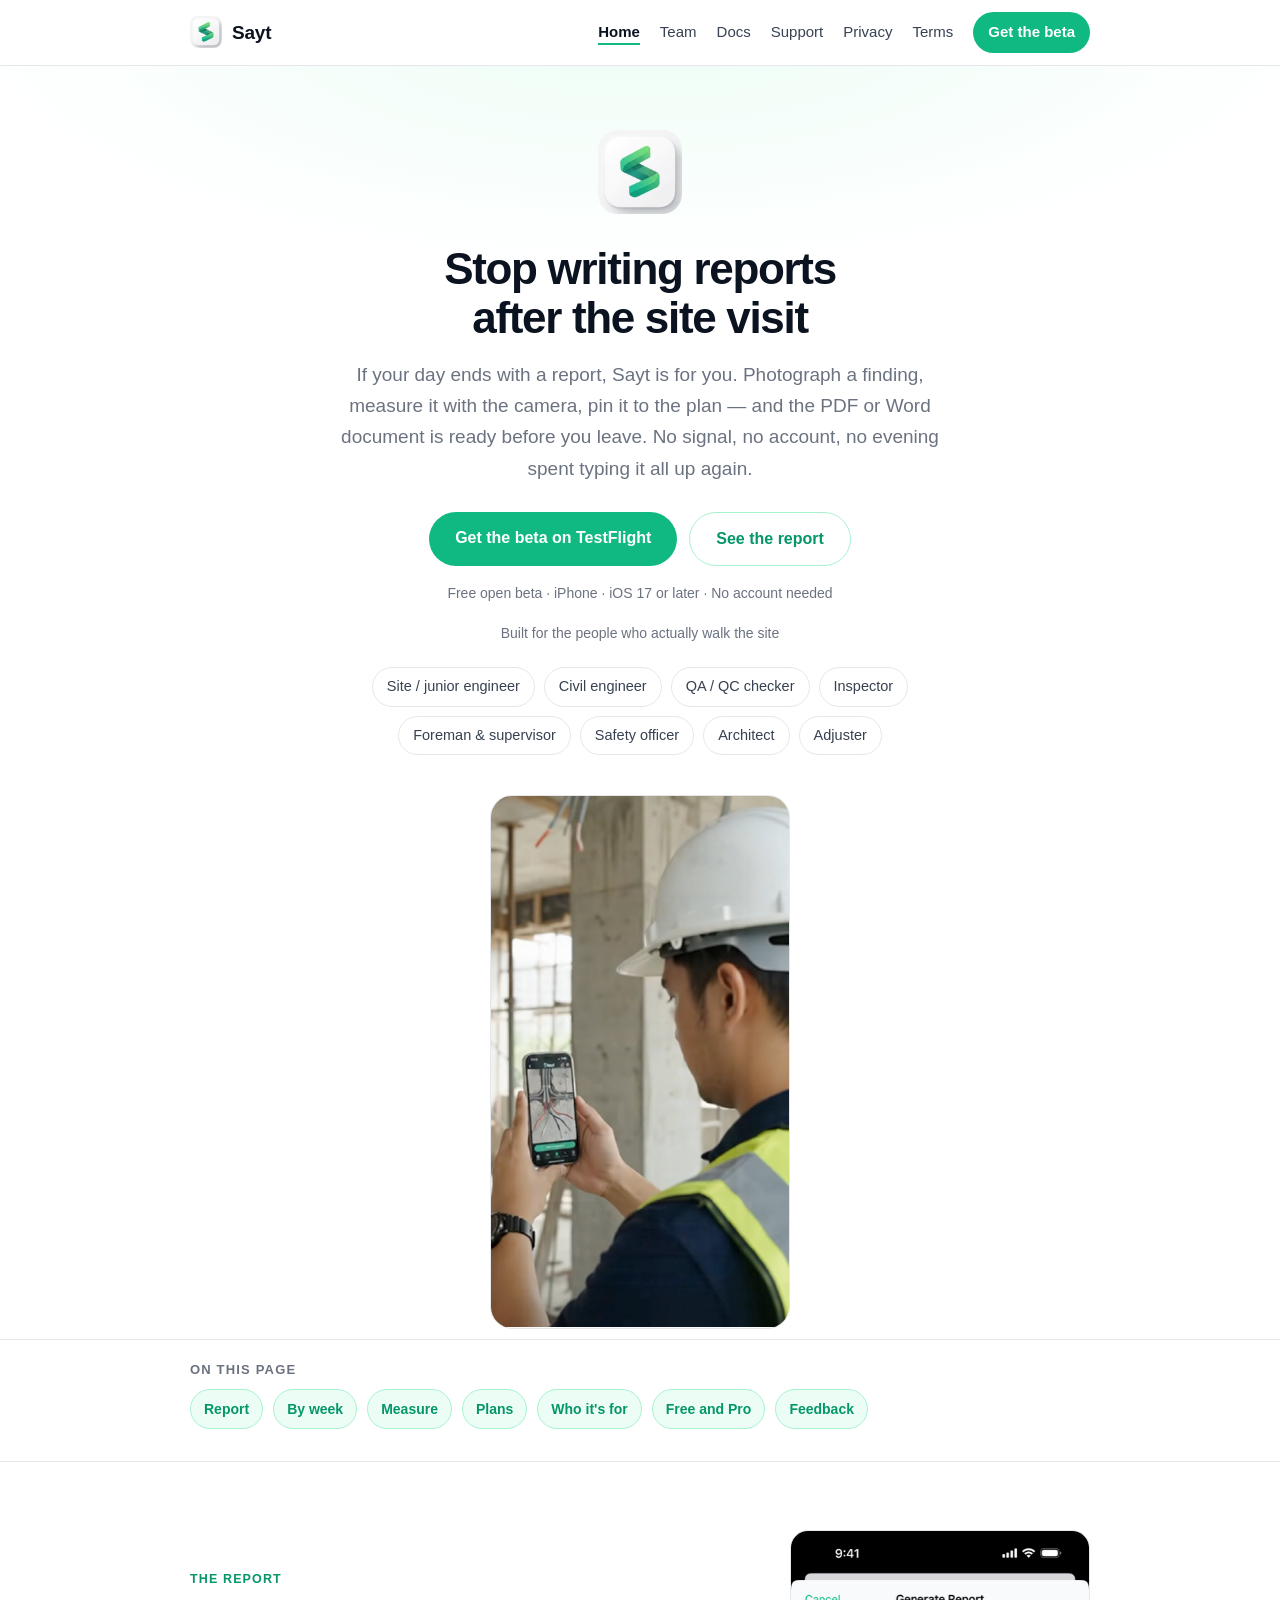
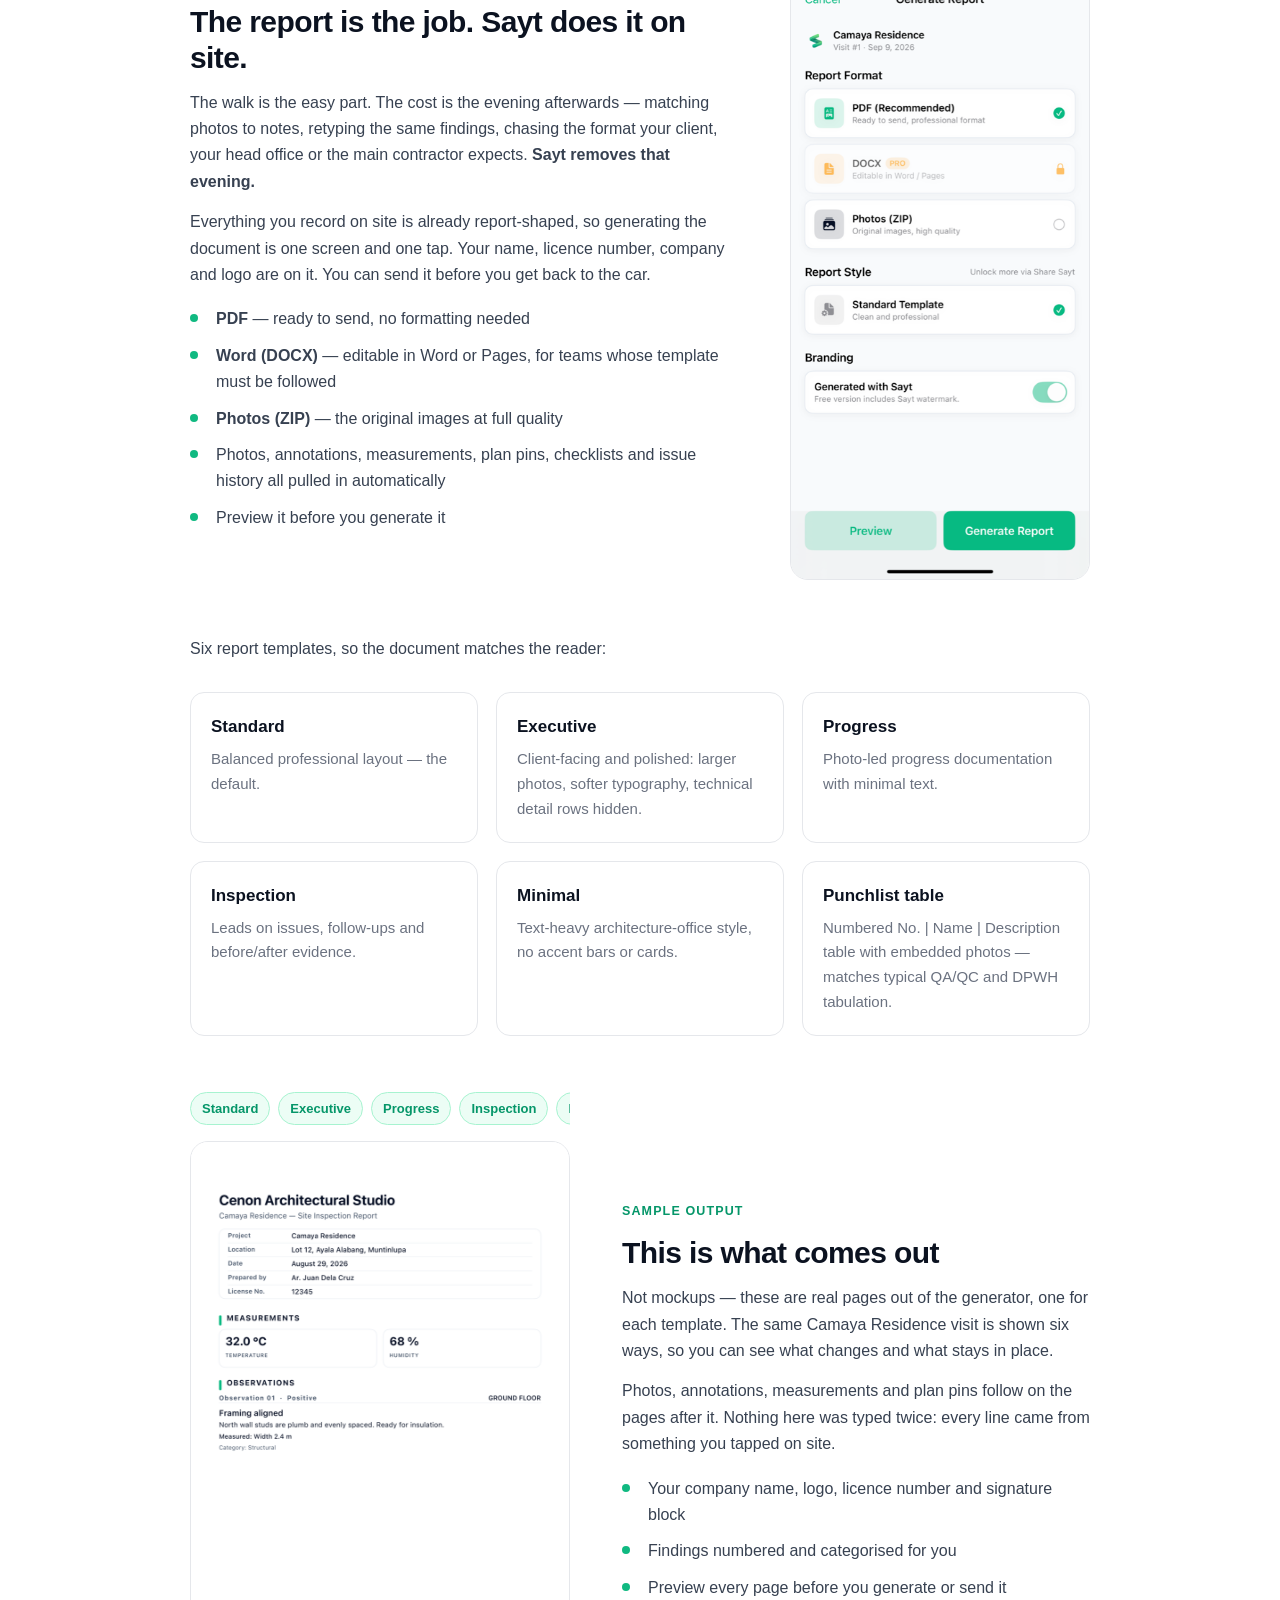
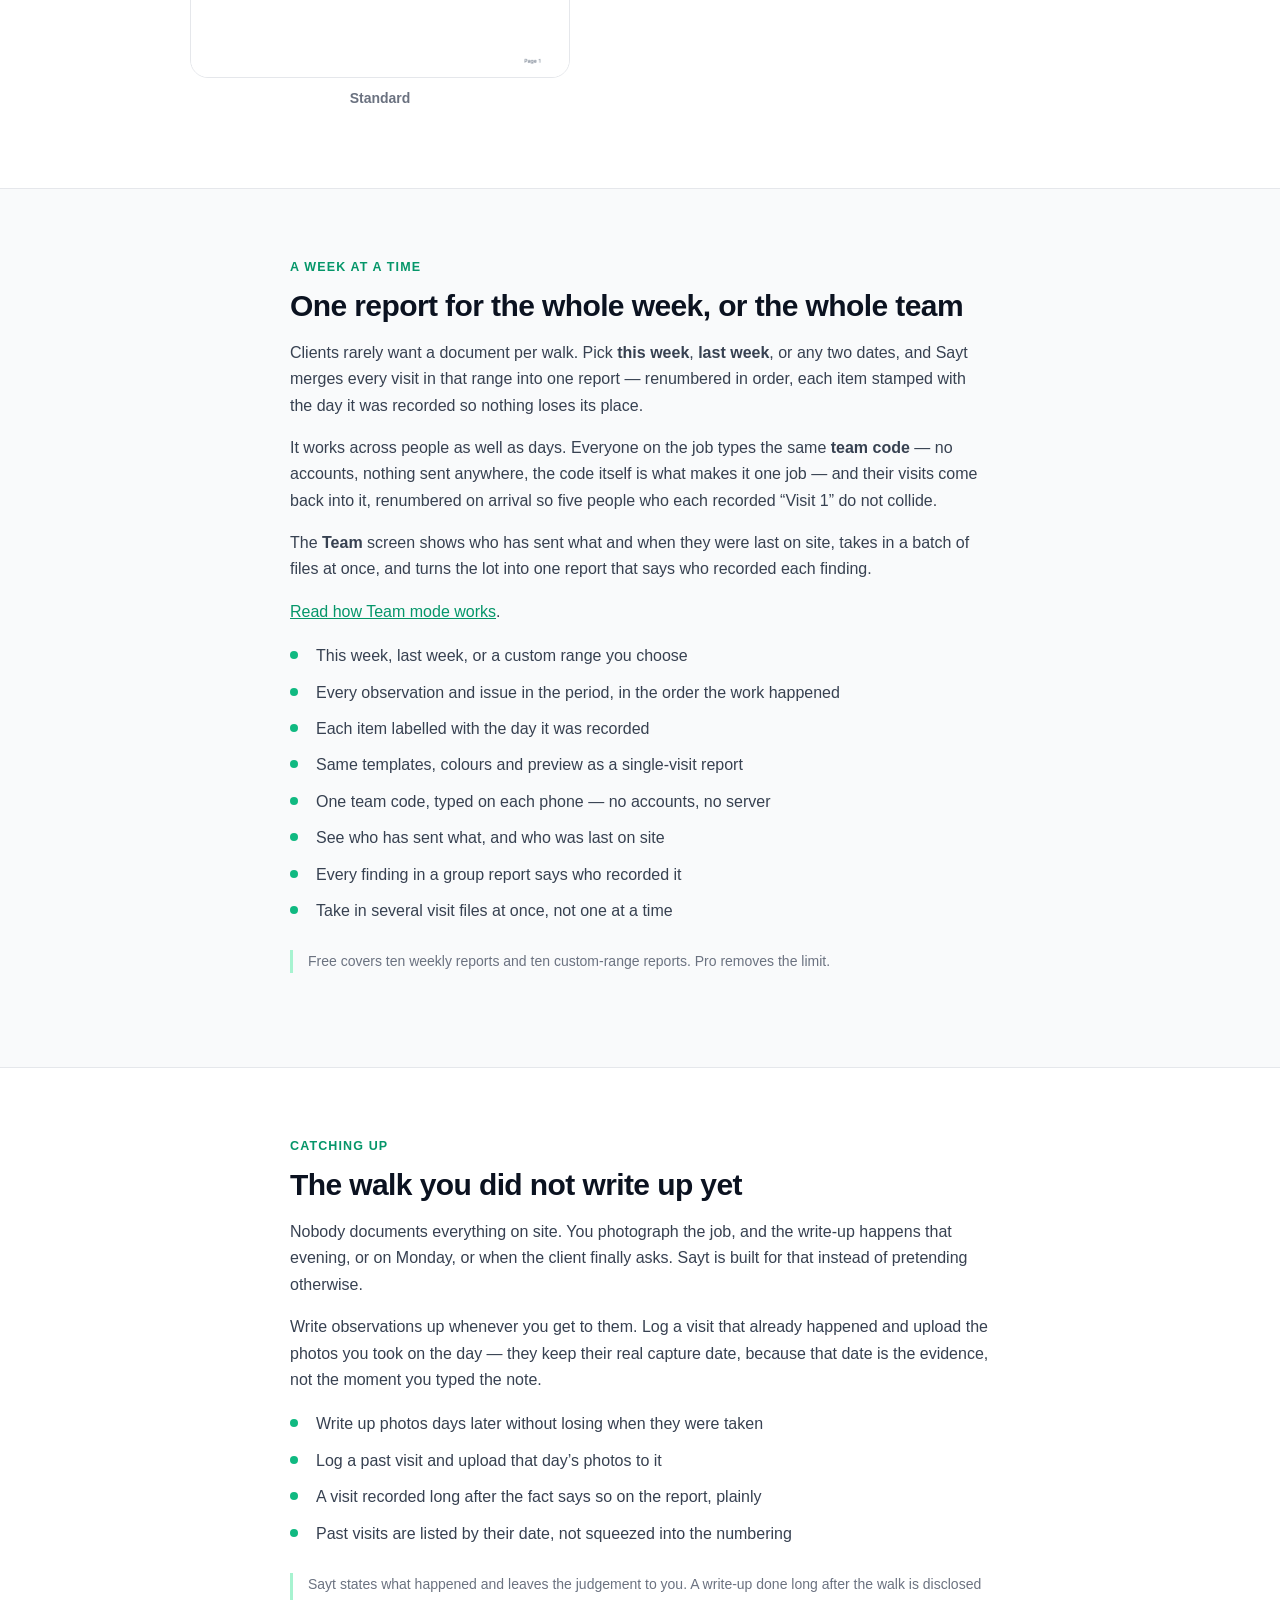
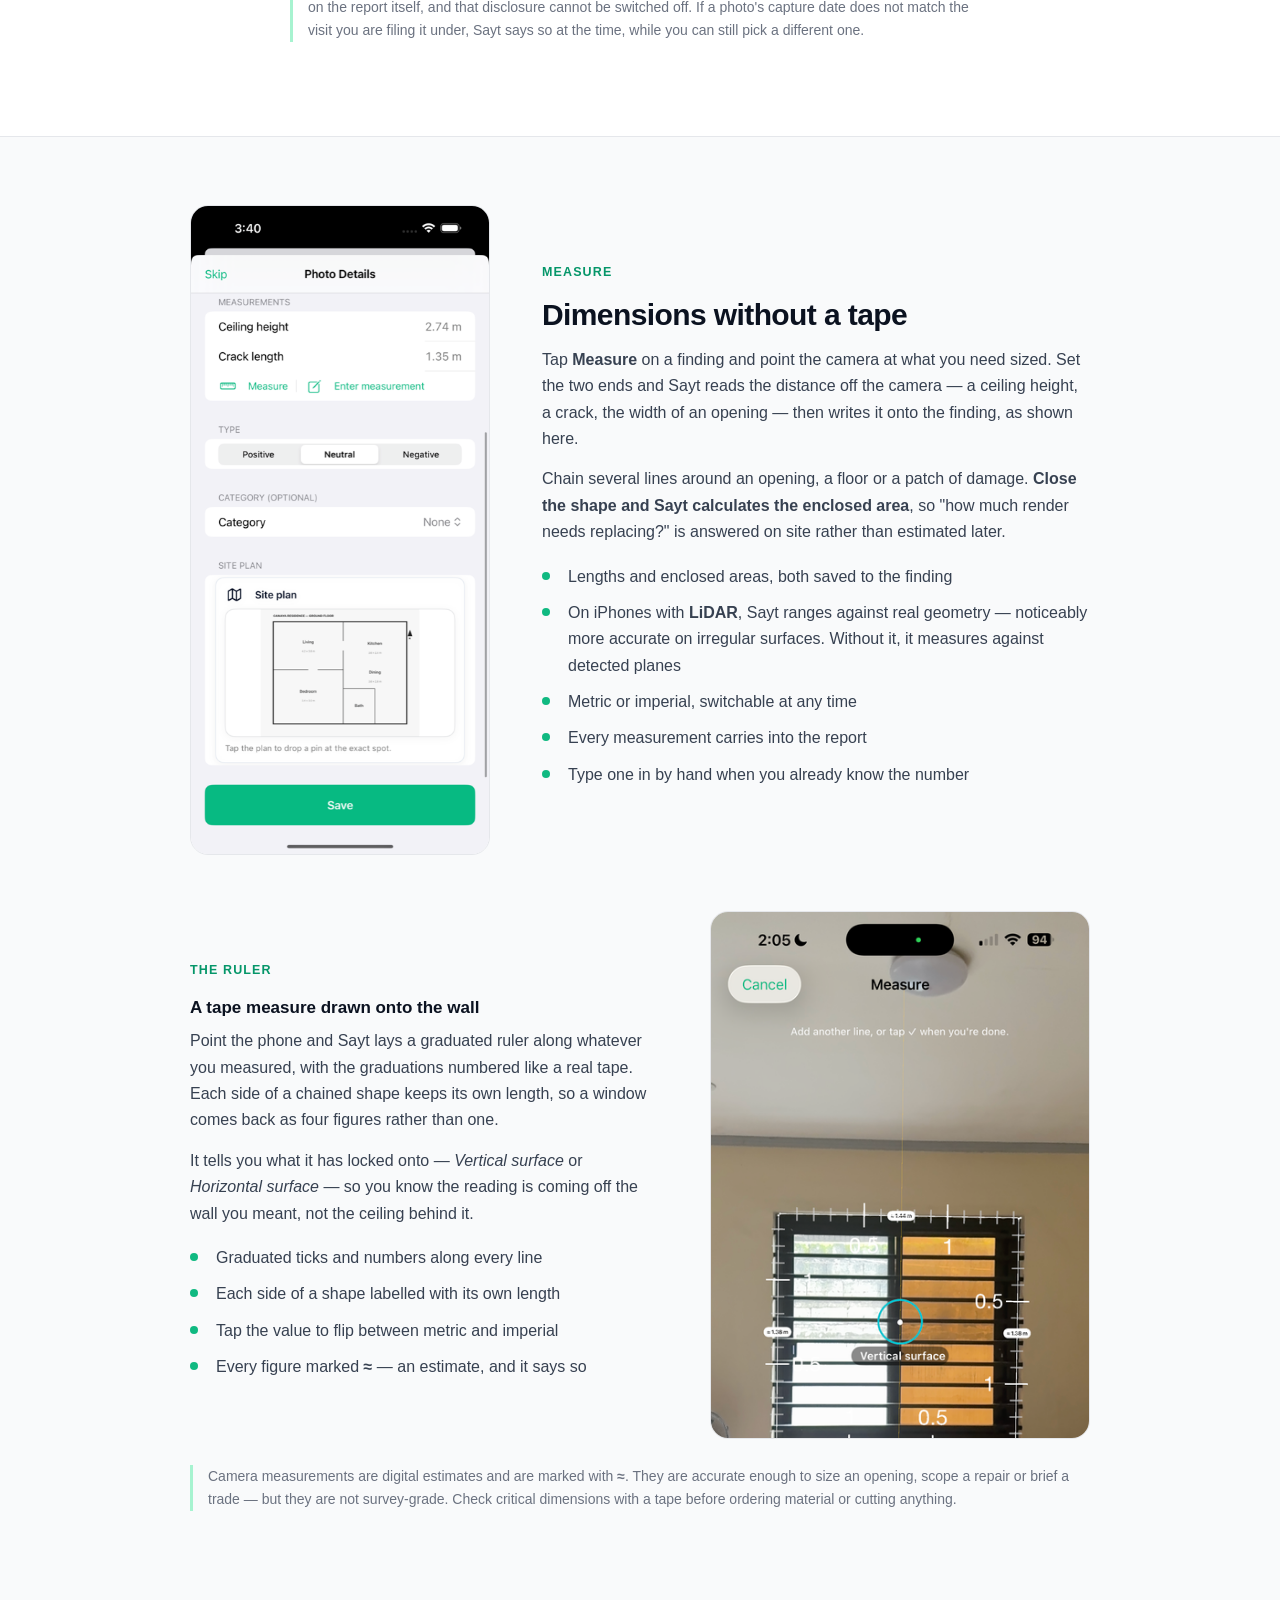
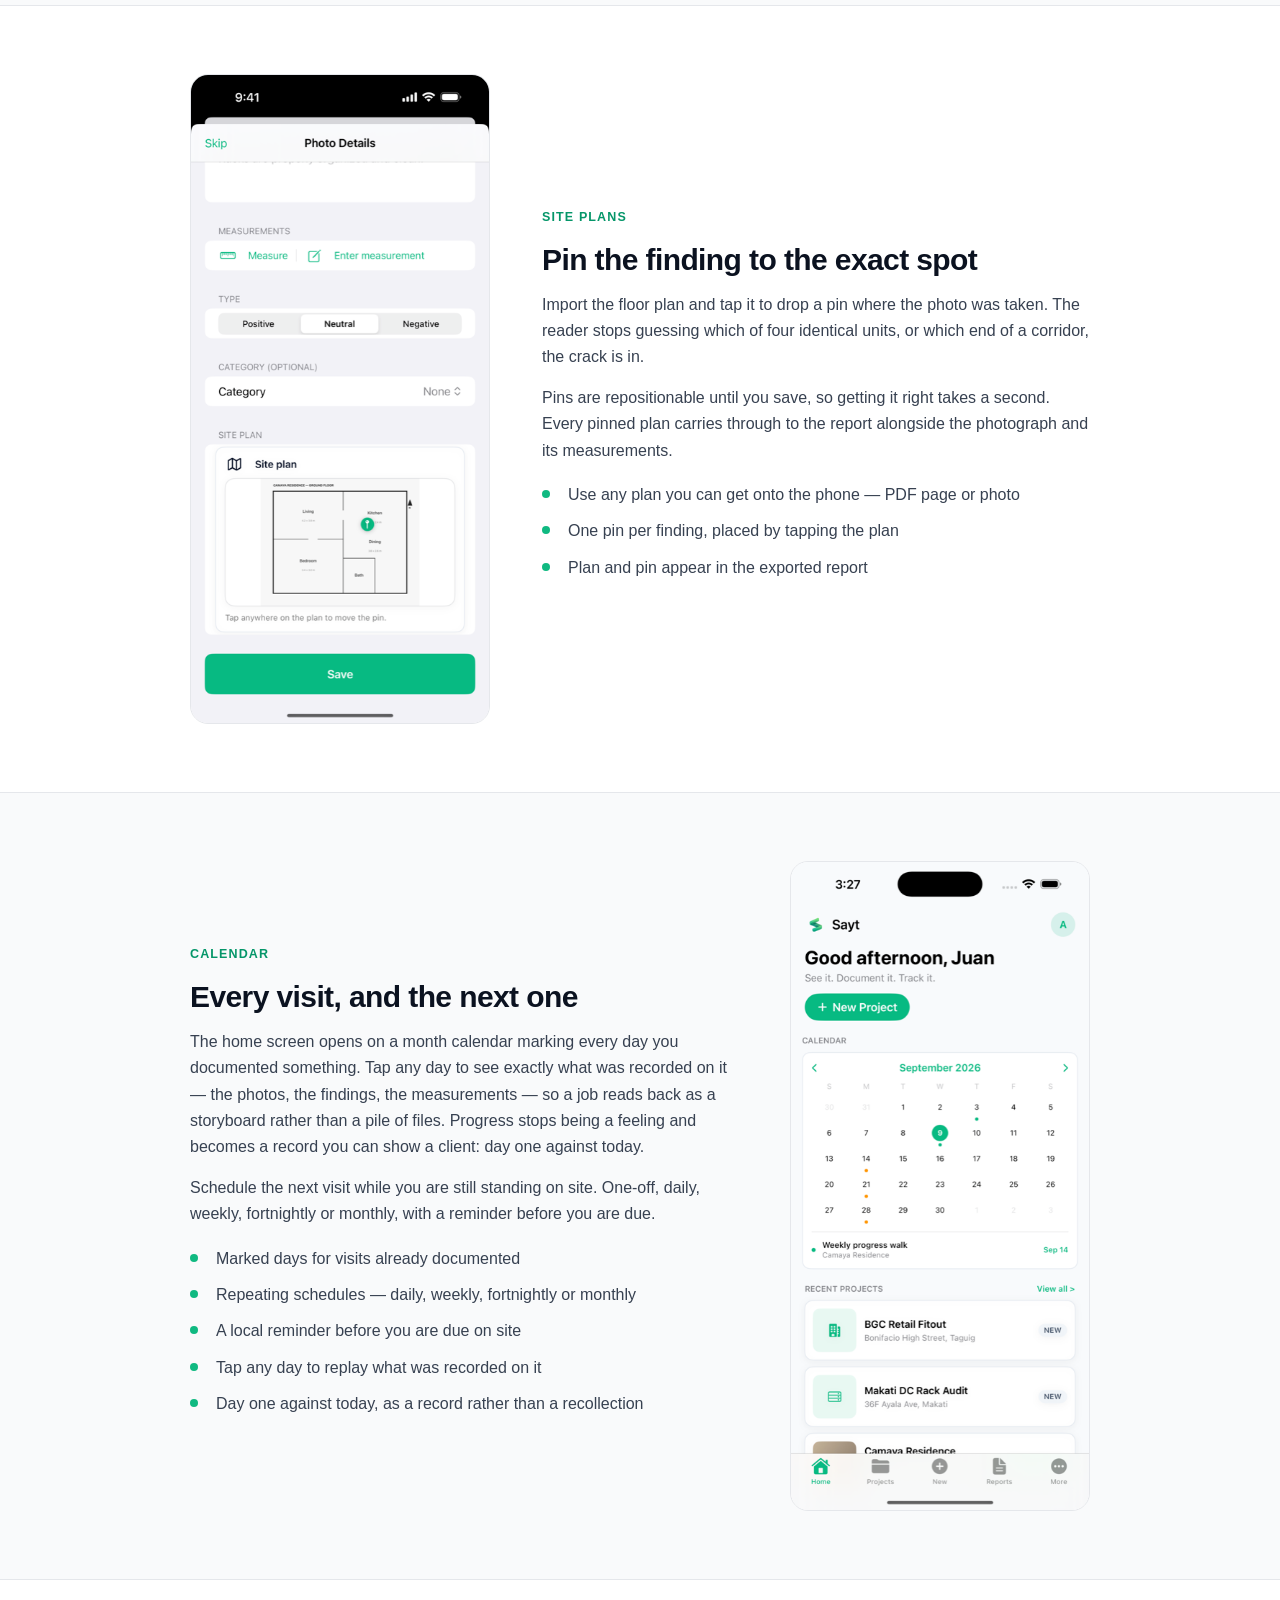
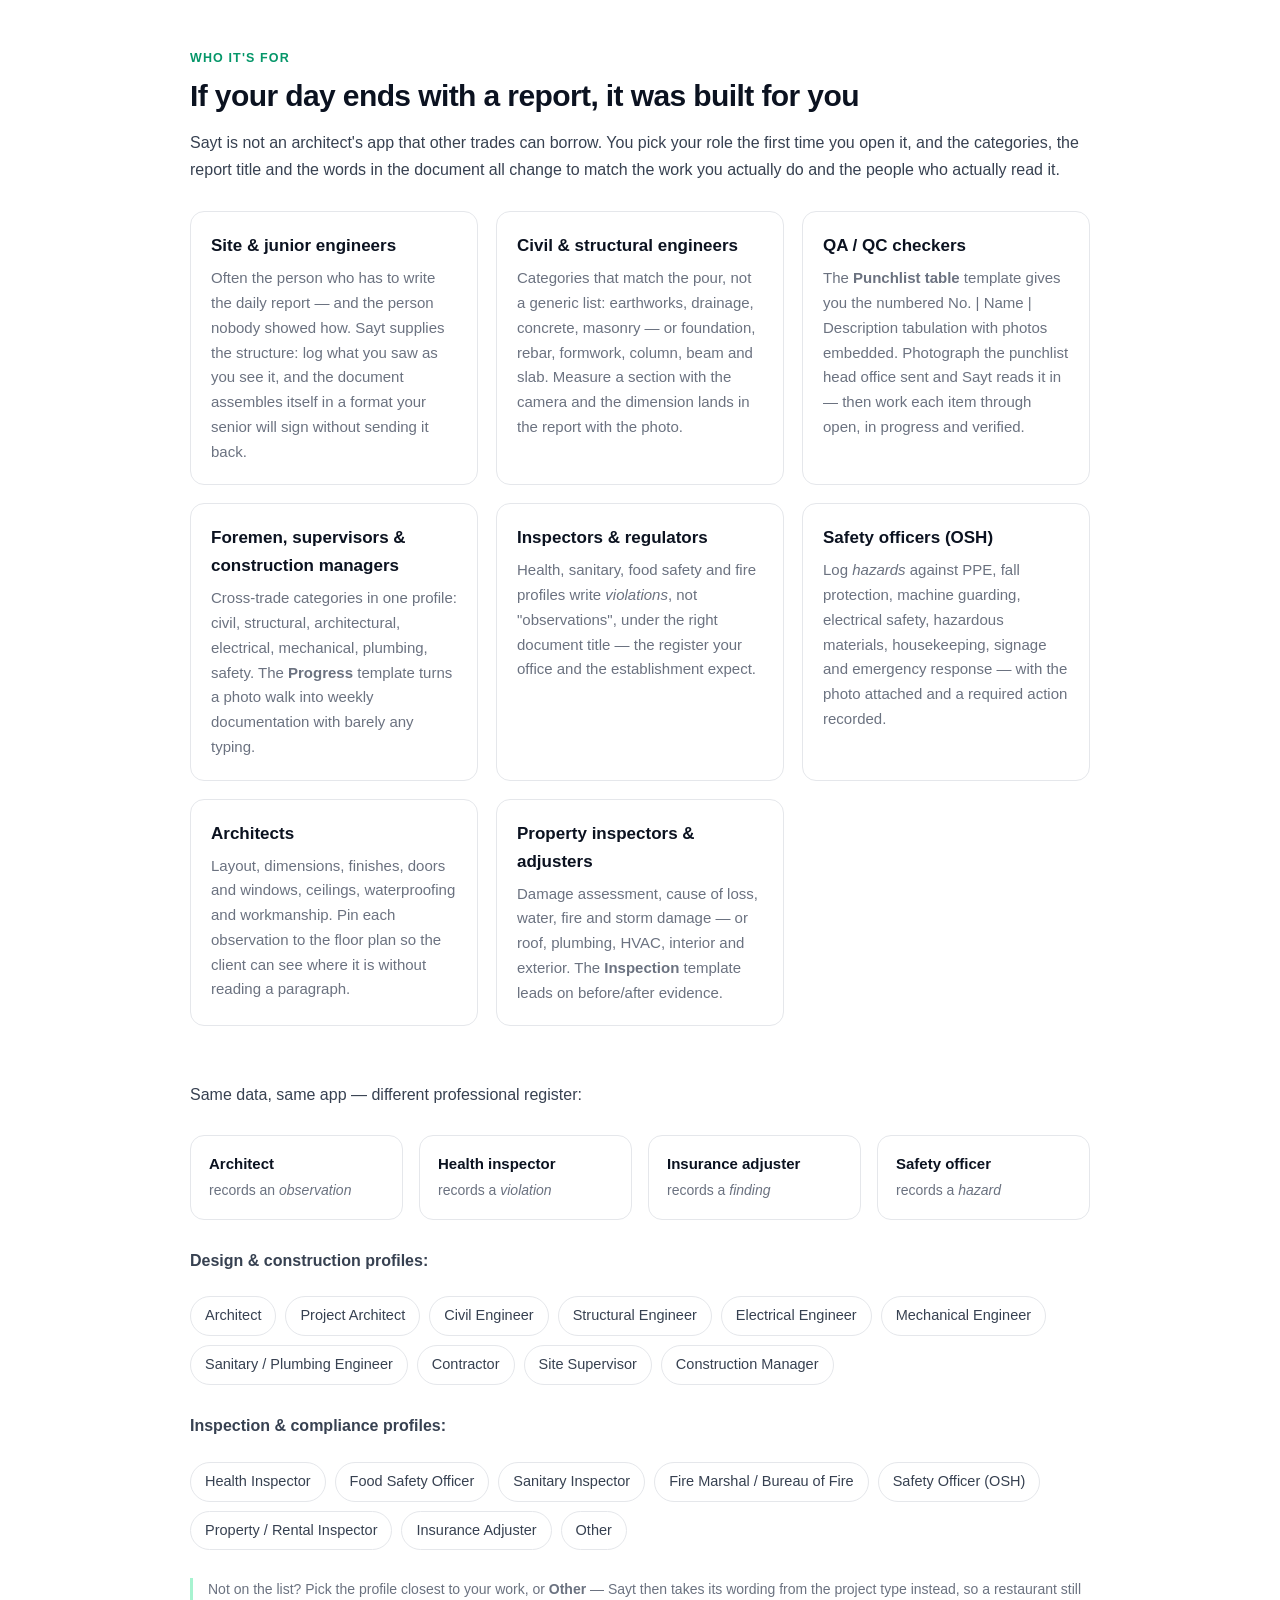
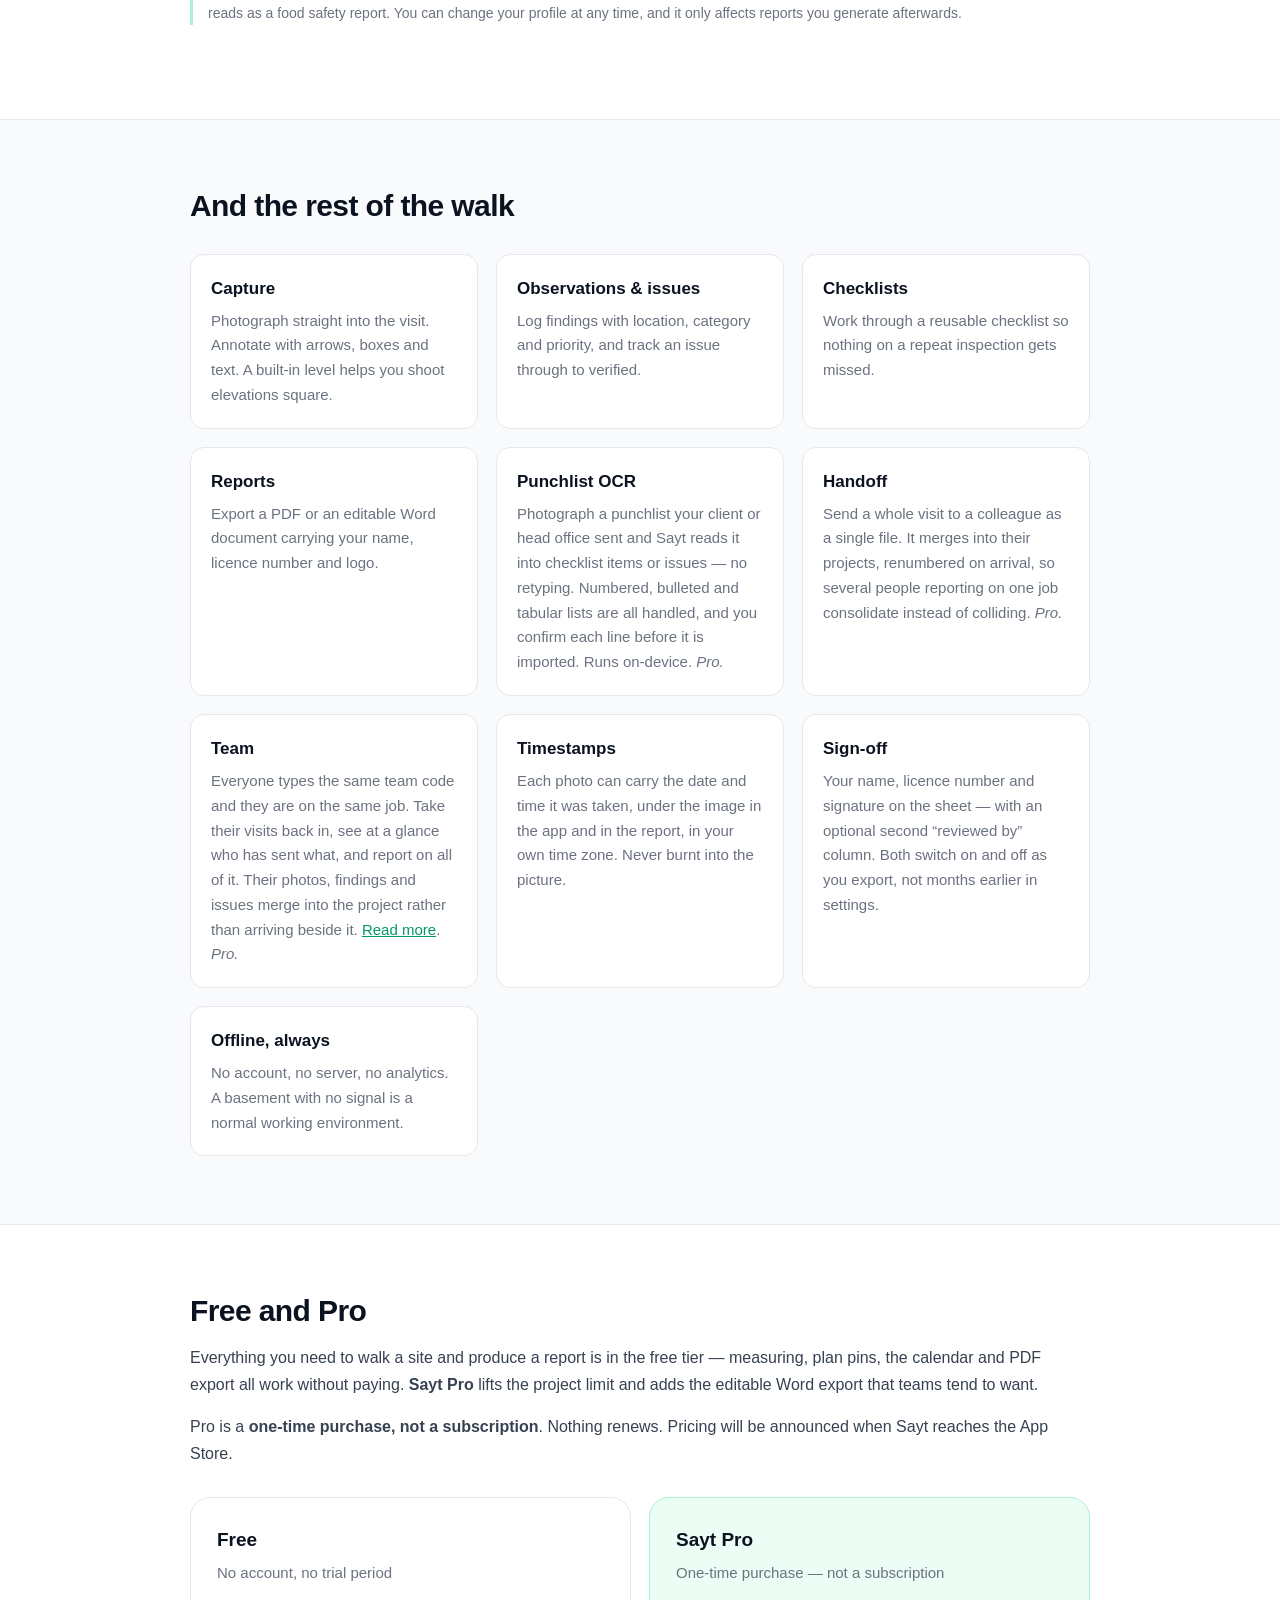
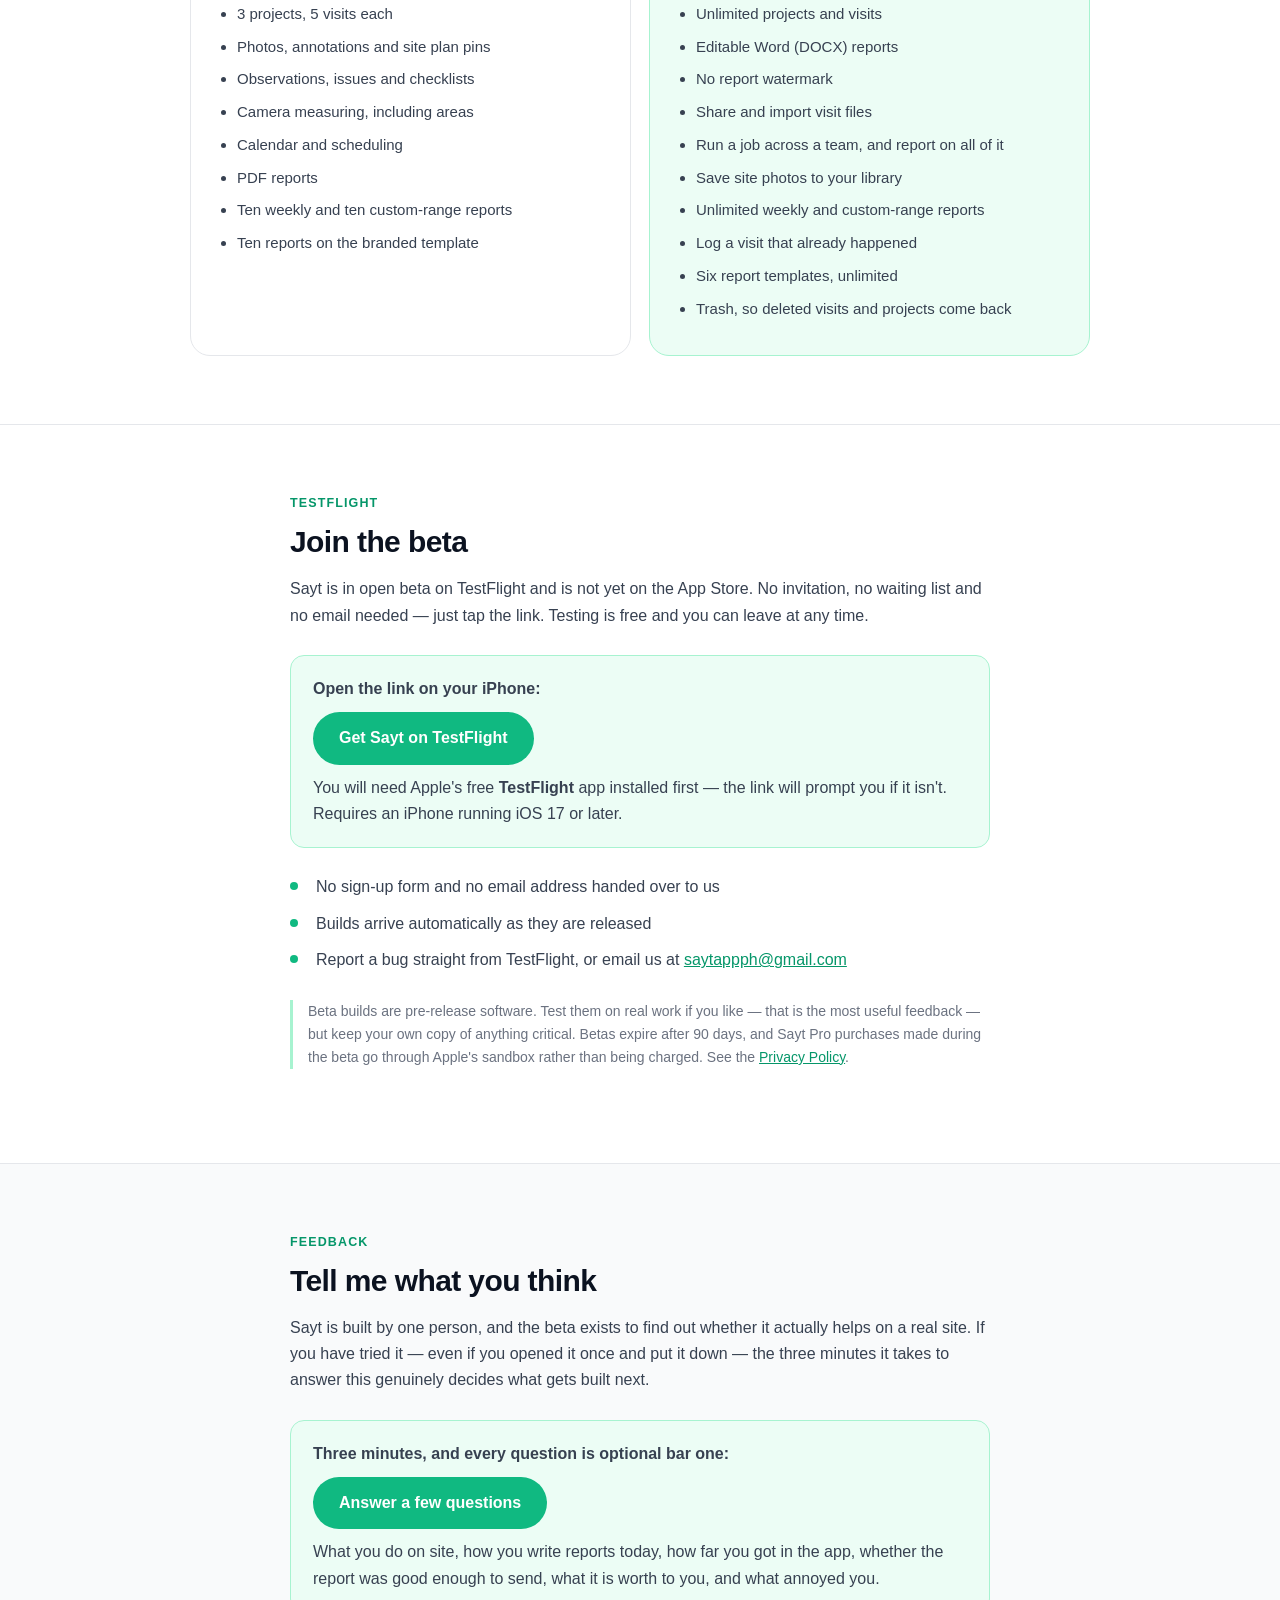
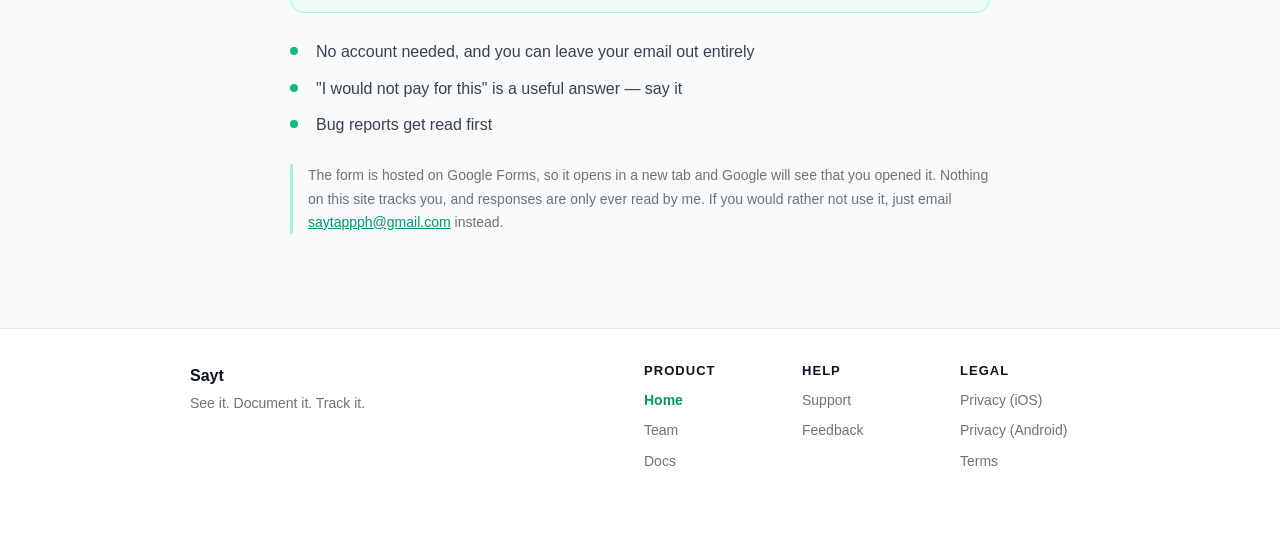
==== commit 14d972b9: "Improve site navigation and footer" ====
--- a/index.html
+++ b/index.html
@@ -100,24 +100,37 @@
 
 <header class="site">
   <div class="wrap">
-    <nav>
+    <nav aria-label="Main navigation">
+      <a class="skip-link" href="#main">Skip to content</a>
       <a class="brand" href="index.html">
         <img src="assets/img/logo.png" alt="" width="32" height="32">
         <span>Sayt</span>
       </a>
       <span class="links">
-        <a href="#report">Report</a>
-        <a href="#week">By week</a>
+        <a href="index.html" aria-current="page">Home</a>
         <a href="team.html">Team</a>
-        <a href="#measure">Measure</a>
-        <a href="#who">Who it's for</a>
         <a href="docs.html">Docs</a>
+        <a href="support.html">Support</a>
+        <a href="privacy.html">Privacy</a>
+        <a href="terms.html">Terms</a>
         <a class="cta" href="https://testflight.apple.com/join/43Gb7vnf" rel="noopener noreferrer">Get the beta</a>
       </span>
+      <input class="nav-toggle" id="nav-toggle" type="checkbox" aria-label="Open navigation menu">
+      <label class="menu-button" for="nav-toggle">Menu</label>
+      <span class="menu-panel">
+          <a href="index.html" aria-current="page">Home</a>
+          <a href="team.html">Team</a>
+          <a href="docs.html">Docs</a>
+          <a href="support.html">Support</a>
+          <a href="privacy.html">Privacy</a>
+          <a href="terms.html">Terms</a>
+          <a class="cta" href="https://testflight.apple.com/join/43Gb7vnf" rel="noopener noreferrer">Get the beta</a>
+      </span>
     </nav>
   </div>
 </header>
 
+<main id="main">
 <section class="hero">
   <div class="wrap">
     <img class="logo" src="assets/img/logo.png" alt="Sayt app icon" width="84" height="84">
@@ -149,6 +162,20 @@
            aria-label="An inspector photographing a cracked concrete column on site">
       <source src="assets/video/site-walk.mp4" type="video/mp4">
     </video>
+  </div>
+</section>
+<section class="section-nav" aria-labelledby="home-sections">
+  <div class="wrap">
+    <h2 id="home-sections">On this page</h2>
+    <div class="section-links">
+      <a href="#report">Report</a>
+      <a href="#week">By week</a>
+      <a href="#measure">Measure</a>
+      <a href="#plan">Plans</a>
+      <a href="#who">Who it's for</a>
+      <a href="#pricing">Free and Pro</a>
+      <a href="#feedback">Feedback</a>
+    </div>
   </div>
 </section>
 
@@ -749,17 +776,31 @@
   </div>
 </section>
 
+</main>
+
 <footer class="site">
-  <div class="wrap inner">
-    <span>Sayt — See it. Document it. Track it.</span>
-    <span class="links">
-      <a href="team.html">Team</a>
-      <a href="docs.html">Docs</a>
-      <a href="support.html">Support</a>
-      <a href="index.html#feedback">Feedback</a>
-      <a href="privacy.html">Privacy</a>
-      <a href="terms.html">Terms</a>
-    </span>
+  <div class="wrap footer-grid">
+    <div class="footer-brand">
+      <strong>Sayt</strong>
+      <span>See it. Document it. Track it.</span>
+    </div>
+      <div class="footer-group">
+        <h2>Product</h2>
+          <a href="index.html" aria-current="page">Home</a>
+          <a href="team.html">Team</a>
+          <a href="docs.html">Docs</a>
+      </div>
+      <div class="footer-group">
+        <h2>Help</h2>
+          <a href="support.html">Support</a>
+          <a href="index.html#feedback">Feedback</a>
+      </div>
+      <div class="footer-group">
+        <h2>Legal</h2>
+          <a href="privacy.html">Privacy (iOS)</a>
+          <a href="privacy-android.html">Privacy (Android)</a>
+          <a href="terms.html">Terms</a>
+      </div>
   </div>
 </footer>
 
--- a/assets/style.css
+++ b/assets/style.css
@@ -16,6 +16,8 @@
 
 html { scroll-behavior: smooth; }
 
+:target { scroll-margin-top: 92px; }
+
 body {
   margin: 0;
   font: 16px/1.65 -apple-system, BlinkMacSystemFont, "Segoe UI", Roboto,
@@ -27,6 +29,14 @@
 }
 
 img { max-width: 100%; }
+
+a:focus-visible,
+label:focus-visible,
+.report-track:focus-visible {
+  outline: 3px solid var(--wash-line);
+  outline-offset: 4px;
+  border-radius: 8px;
+}
 
 .wrap { max-width: 940px; margin: 0 auto; padding: 0 20px; }
 .narrow { max-width: 740px; margin: 0 auto; padding: 0 20px; }
@@ -44,6 +54,7 @@
 }
 
 nav {
+  position: relative;
   display: flex;
   align-items: center;
   justify-content: space-between;
@@ -68,15 +79,88 @@
 nav .links { display: flex; gap: 20px; font-size: 15px; align-items: center; }
 nav .links a { text-decoration: none; color: var(--body); }
 nav .links a:hover { color: var(--emerald-dark); }
-
-nav .links a.cta {
+nav .links a[aria-current="page"],
+.menu-panel a[aria-current="page"] {
+  color: var(--ink);
+  font-weight: 700;
+}
+nav .links a[aria-current="page"] {
+  box-shadow: inset 0 -2px 0 var(--emerald);
+}
+
+nav .links a.cta,
+.menu-panel a.cta {
   background: var(--emerald);
   color: #fff;
   padding: 8px 15px;
   border-radius: 999px;
   font-weight: 600;
 }
-nav .links a.cta:hover { background: var(--emerald-dark); color: #fff; }
+nav .links a.cta:hover,
+.menu-panel a.cta:hover { background: var(--emerald-dark); color: #fff; }
+
+.menu-button,
+.menu-panel { display: none; }
+
+.nav-toggle {
+  position: absolute;
+  width: 1px;
+  height: 1px;
+  opacity: 0;
+  overflow: hidden;
+}
+
+.menu-button {
+  cursor: pointer;
+  color: var(--ink);
+  border: 1px solid var(--line);
+  border-radius: 999px;
+  padding: 8px 14px;
+  font-weight: 700;
+  min-height: 42px;
+  align-items: center;
+}
+.nav-toggle:focus-visible + .menu-button {
+  outline: 3px solid var(--wash-line);
+  outline-offset: 4px;
+}
+
+.menu-panel {
+  position: absolute;
+  right: 0;
+  top: calc(100% + 8px);
+  width: min(280px, calc(100vw - 32px));
+  gap: 4px;
+  padding: 12px;
+  background: #fff;
+  border: 1px solid var(--line);
+  border-radius: var(--radius);
+  box-shadow: 0 18px 44px rgba(15, 23, 42, .14);
+}
+
+.menu-panel a {
+  display: flex;
+  align-items: center;
+  color: var(--body);
+  text-decoration: none;
+  padding: 11px 12px;
+  border-radius: 10px;
+  min-height: 44px;
+}
+.menu-panel a:hover { background: var(--surface); color: var(--emerald-dark); }
+
+.skip-link {
+  position: absolute;
+  left: 0;
+  top: -80px;
+  background: var(--ink);
+  color: #fff;
+  padding: 8px 12px;
+  border-radius: 10px;
+  text-decoration: none;
+  font-weight: 700;
+}
+.skip-link:focus { top: 8px; z-index: 20; }
 
 /* Hero ------------------------------------------------------------------- */
 
@@ -140,6 +224,40 @@
   border: 1px solid var(--line);
   background: var(--surface);
 }
+
+.section-nav {
+  padding: 22px 0 28px;
+  border-top: 1px solid var(--line);
+}
+.section-nav h2 {
+  margin: 0 0 12px;
+  color: var(--muted);
+  font-size: 13px;
+  letter-spacing: .09em;
+  text-transform: uppercase;
+}
+.section-links {
+  display: flex;
+  gap: 10px;
+  overflow-x: auto;
+  padding-bottom: 4px;
+  scrollbar-width: thin;
+}
+.section-links a {
+  flex: 0 0 auto;
+  min-height: 40px;
+  display: inline-flex;
+  align-items: center;
+  border: 1px solid var(--wash-line);
+  border-radius: 999px;
+  padding: 7px 13px;
+  background: var(--wash);
+  color: var(--emerald-dark);
+  font-size: 14px;
+  font-weight: 600;
+  text-decoration: none;
+}
+.section-links a:hover { background: #fff; }
 
 /* Typography ------------------------------------------------------------- */
 
@@ -232,7 +350,7 @@
   padding: 0 0 10px;
   scrollbar-width: thin;
 }
-.report-track:focus {
+.report-track:focus-visible {
   outline: 3px solid var(--wash-line);
   outline-offset: 4px;
   border-radius: 20px;
@@ -365,16 +483,33 @@
   color: var(--muted);
   font-size: 14px;
 }
-footer.site .inner {
-  display: flex;
-  justify-content: space-between;
-  gap: 18px;
-  flex-wrap: wrap;
-  align-items: center;
-}
-footer.site .links { display: flex; gap: 18px; flex-wrap: wrap; }
+.footer-grid {
+  display: grid;
+  grid-template-columns: minmax(220px, 1fr) repeat(3, minmax(130px, auto));
+  gap: 28px;
+  align-items: start;
+}
+.footer-brand strong {
+  display: block;
+  color: var(--ink);
+  font-size: 16px;
+}
+.footer-brand span { display: block; margin-top: 3px; }
+.footer-group {
+  display: grid;
+  gap: 7px;
+}
+.footer-group h2 {
+  margin: 0 0 4px;
+  font-size: 13px;
+  letter-spacing: .08em;
+  text-transform: uppercase;
+  color: var(--ink);
+}
 footer.site a { color: var(--muted); text-decoration: none; }
-footer.site a:hover { color: var(--emerald-dark); }
+footer.site a:hover,
+footer.site a[aria-current="page"] { color: var(--emerald-dark); }
+footer.site a[aria-current="page"] { font-weight: 700; }
 
 /* Responsive ------------------------------------------------------------- */
 
@@ -393,11 +528,13 @@
   .row.sample .shot { max-width: 340px; }
 }
 
-/* The section links do not fit next to the logo and the button on a phone.
-   Drop them and keep the one action — every page repeats them in the footer. */
 @media (max-width: 720px) {
-  nav .links a:not(.cta) { display: none; }
+  nav .links { display: none; }
+  .menu-button { display: inline-flex; }
+  .nav-toggle:checked ~ .menu-panel { display: grid; }
   nav { flex-wrap: nowrap; }
+  .footer-grid { grid-template-columns: 1fr 1fr; }
+  .footer-brand { grid-column: 1 / -1; }
 }
 
 @media (max-width: 520px) {
@@ -431,7 +568,7 @@
   nav .links a.cta { padding: 8px 14px; }
   .brand { font-size: 17px; }
 
-  footer.site .inner { flex-direction: column; align-items: flex-start; gap: 14px; }
+  .footer-grid { grid-template-columns: 1fr; gap: 20px; }
 }
 
 @media (max-width: 360px) {
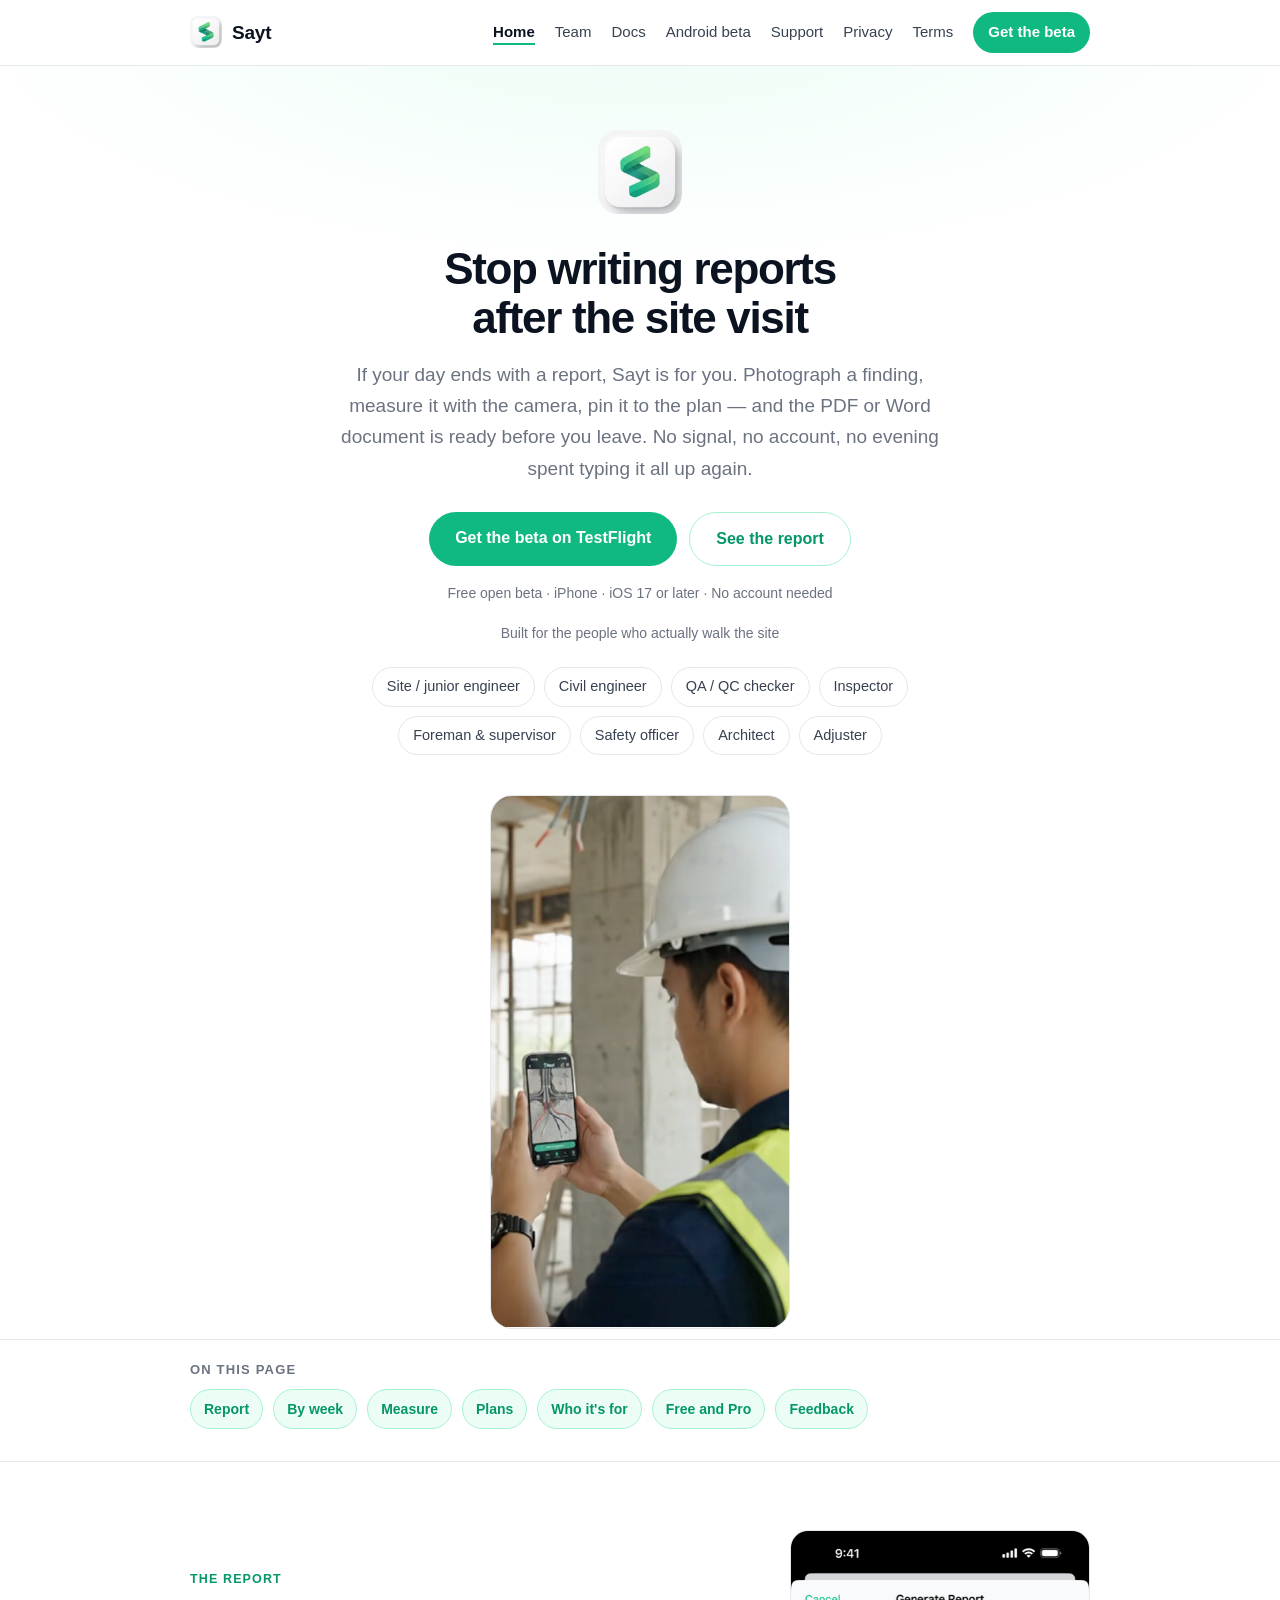
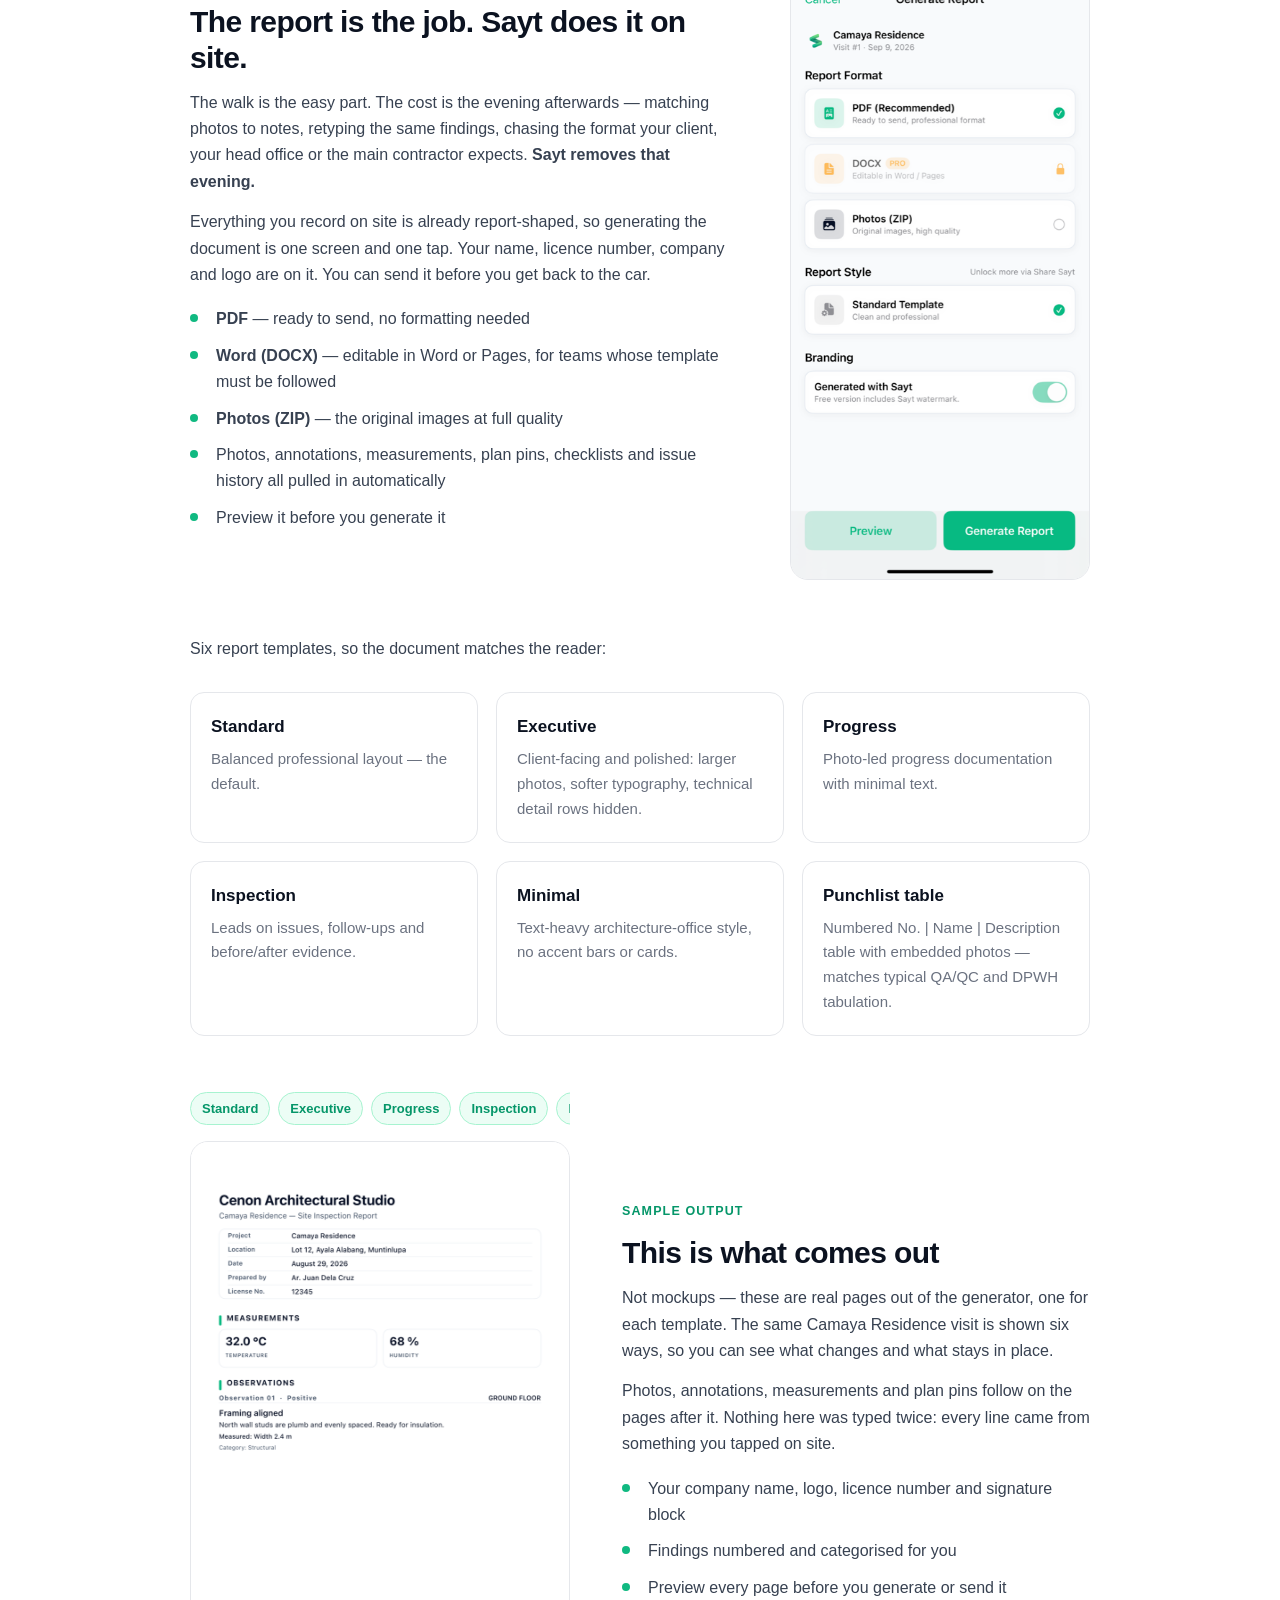
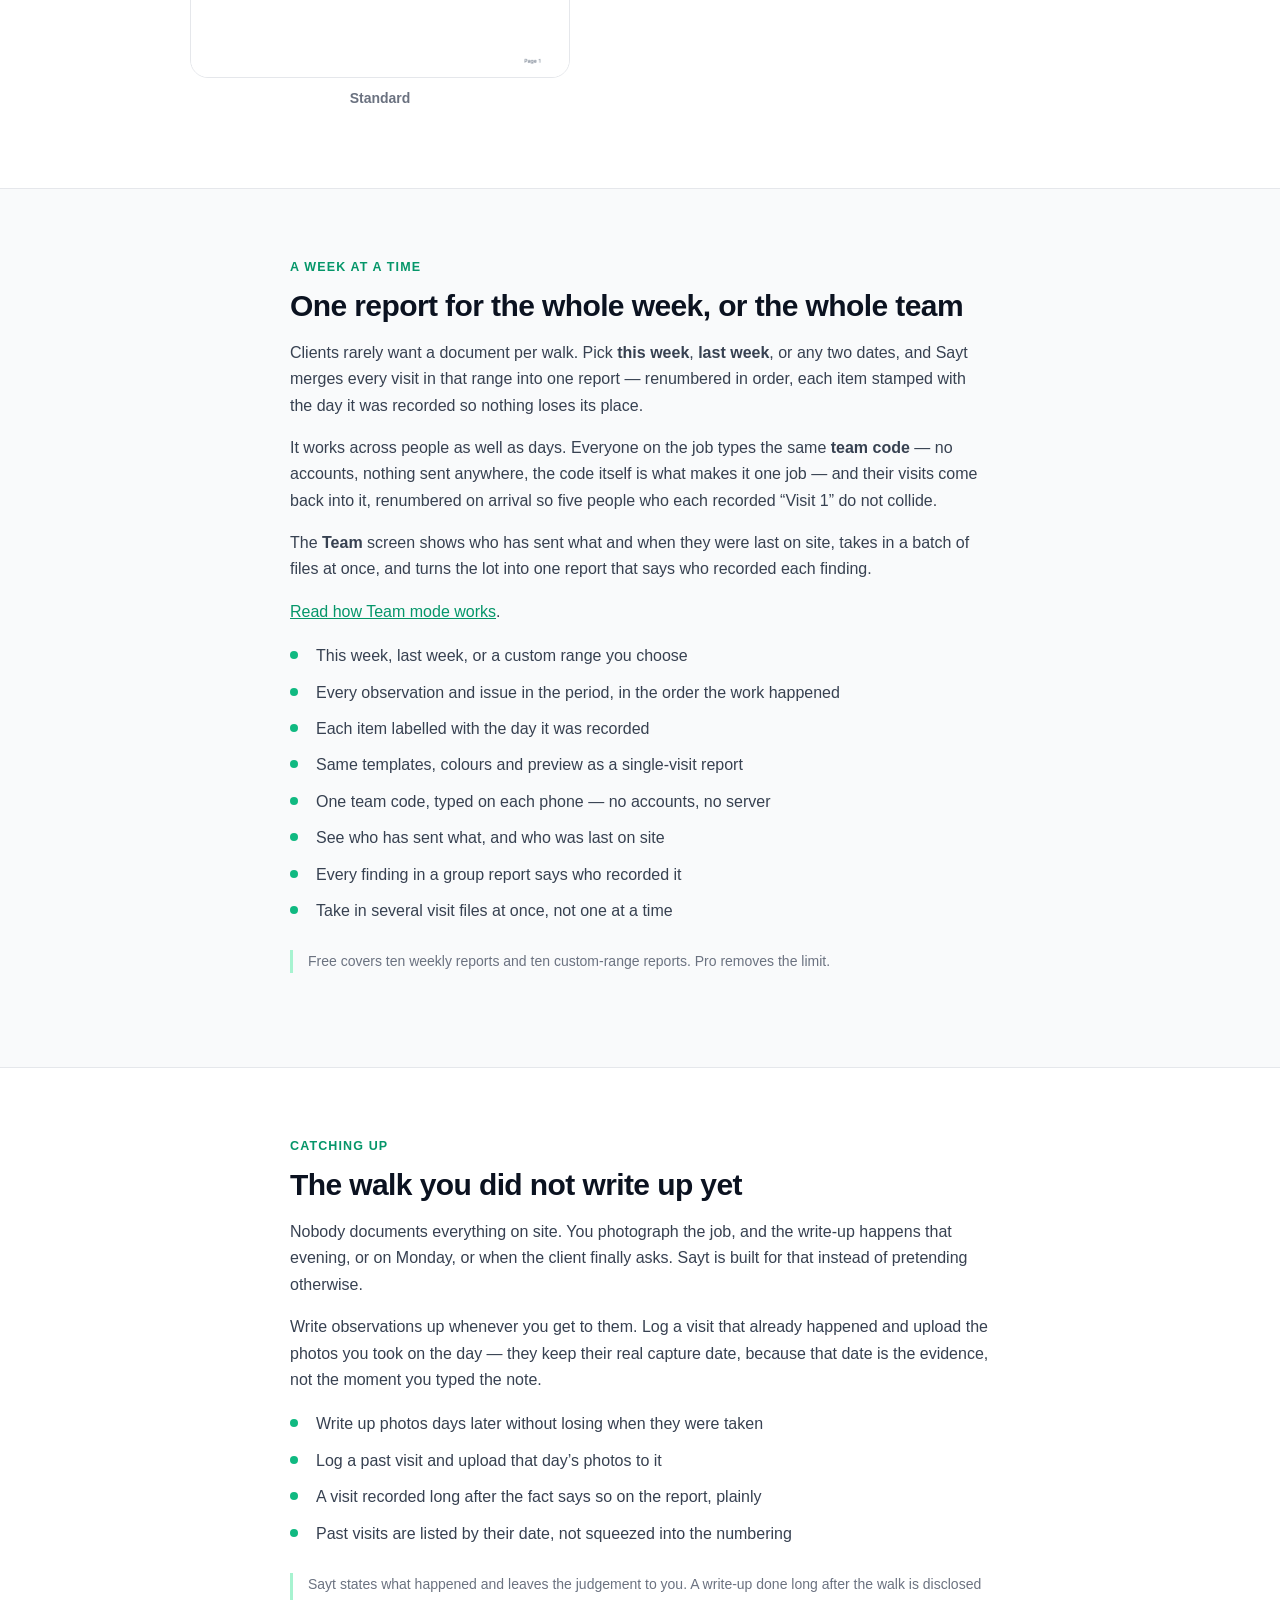
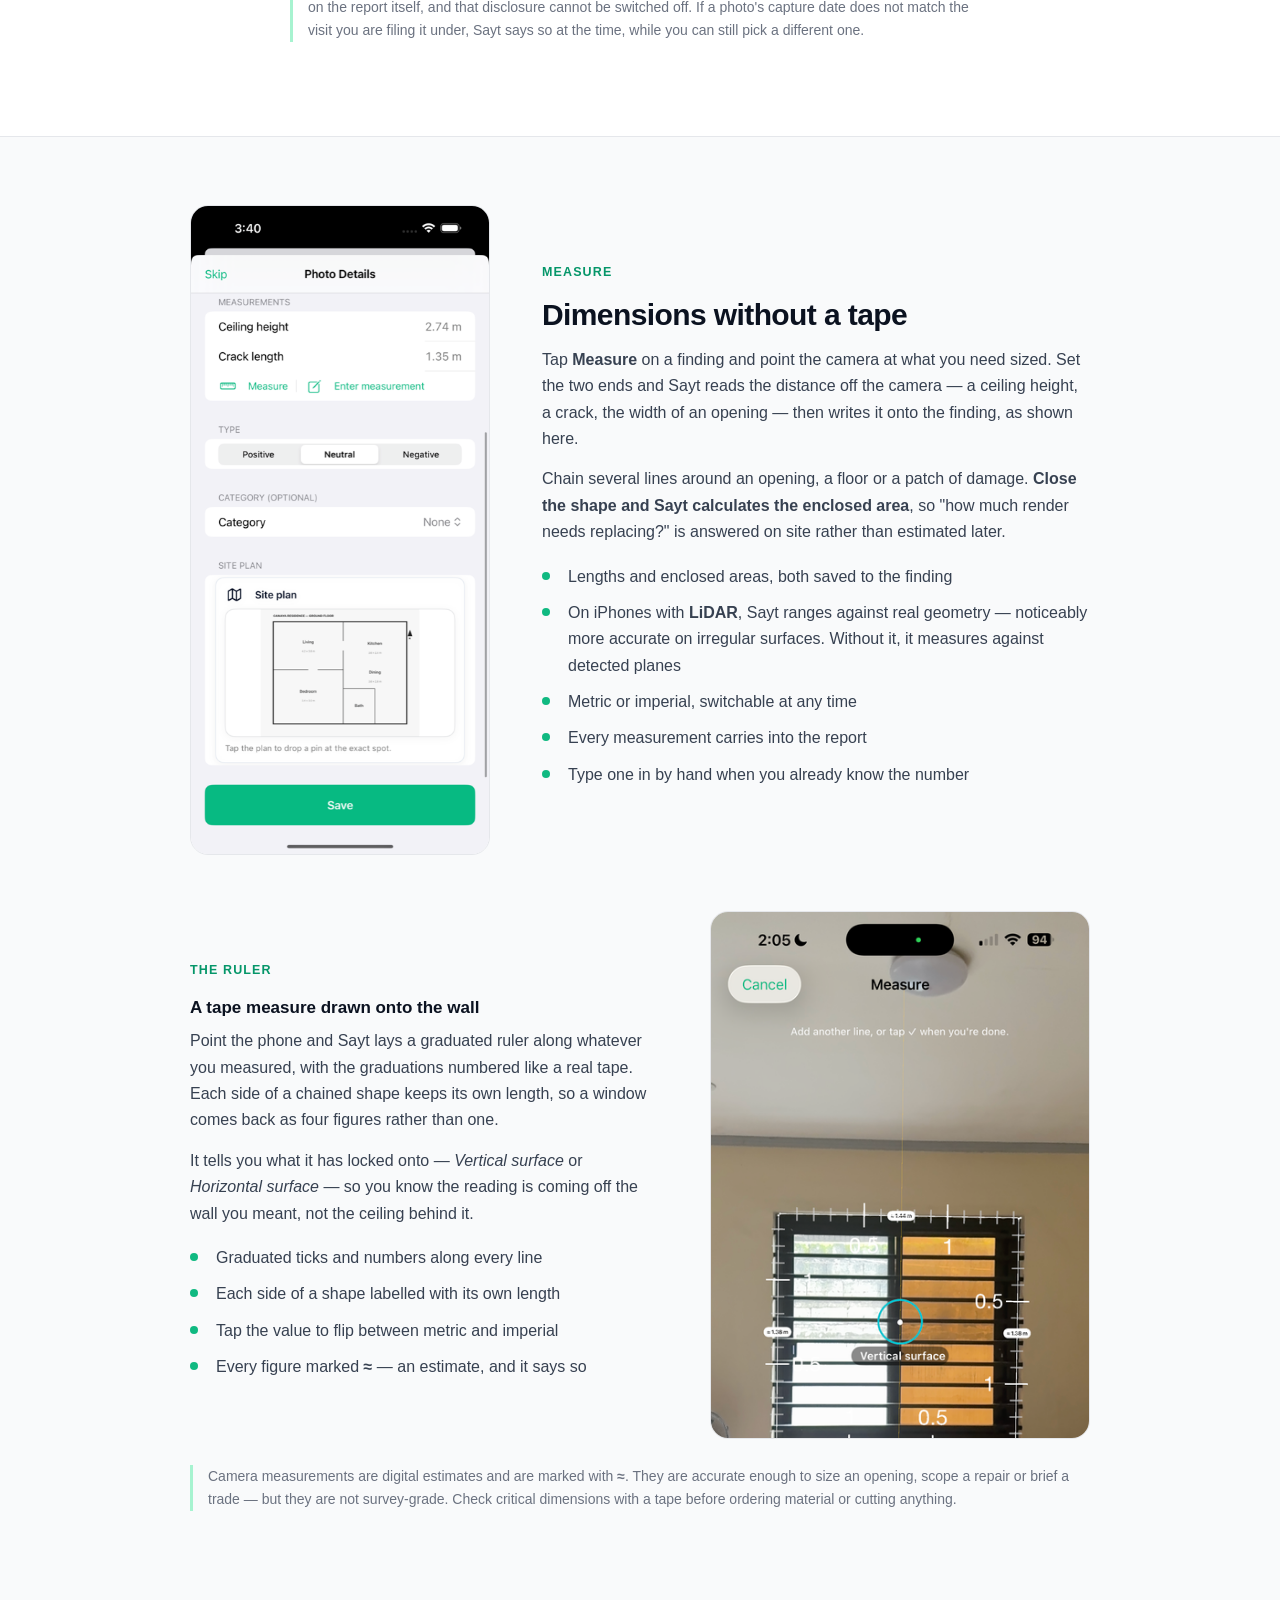
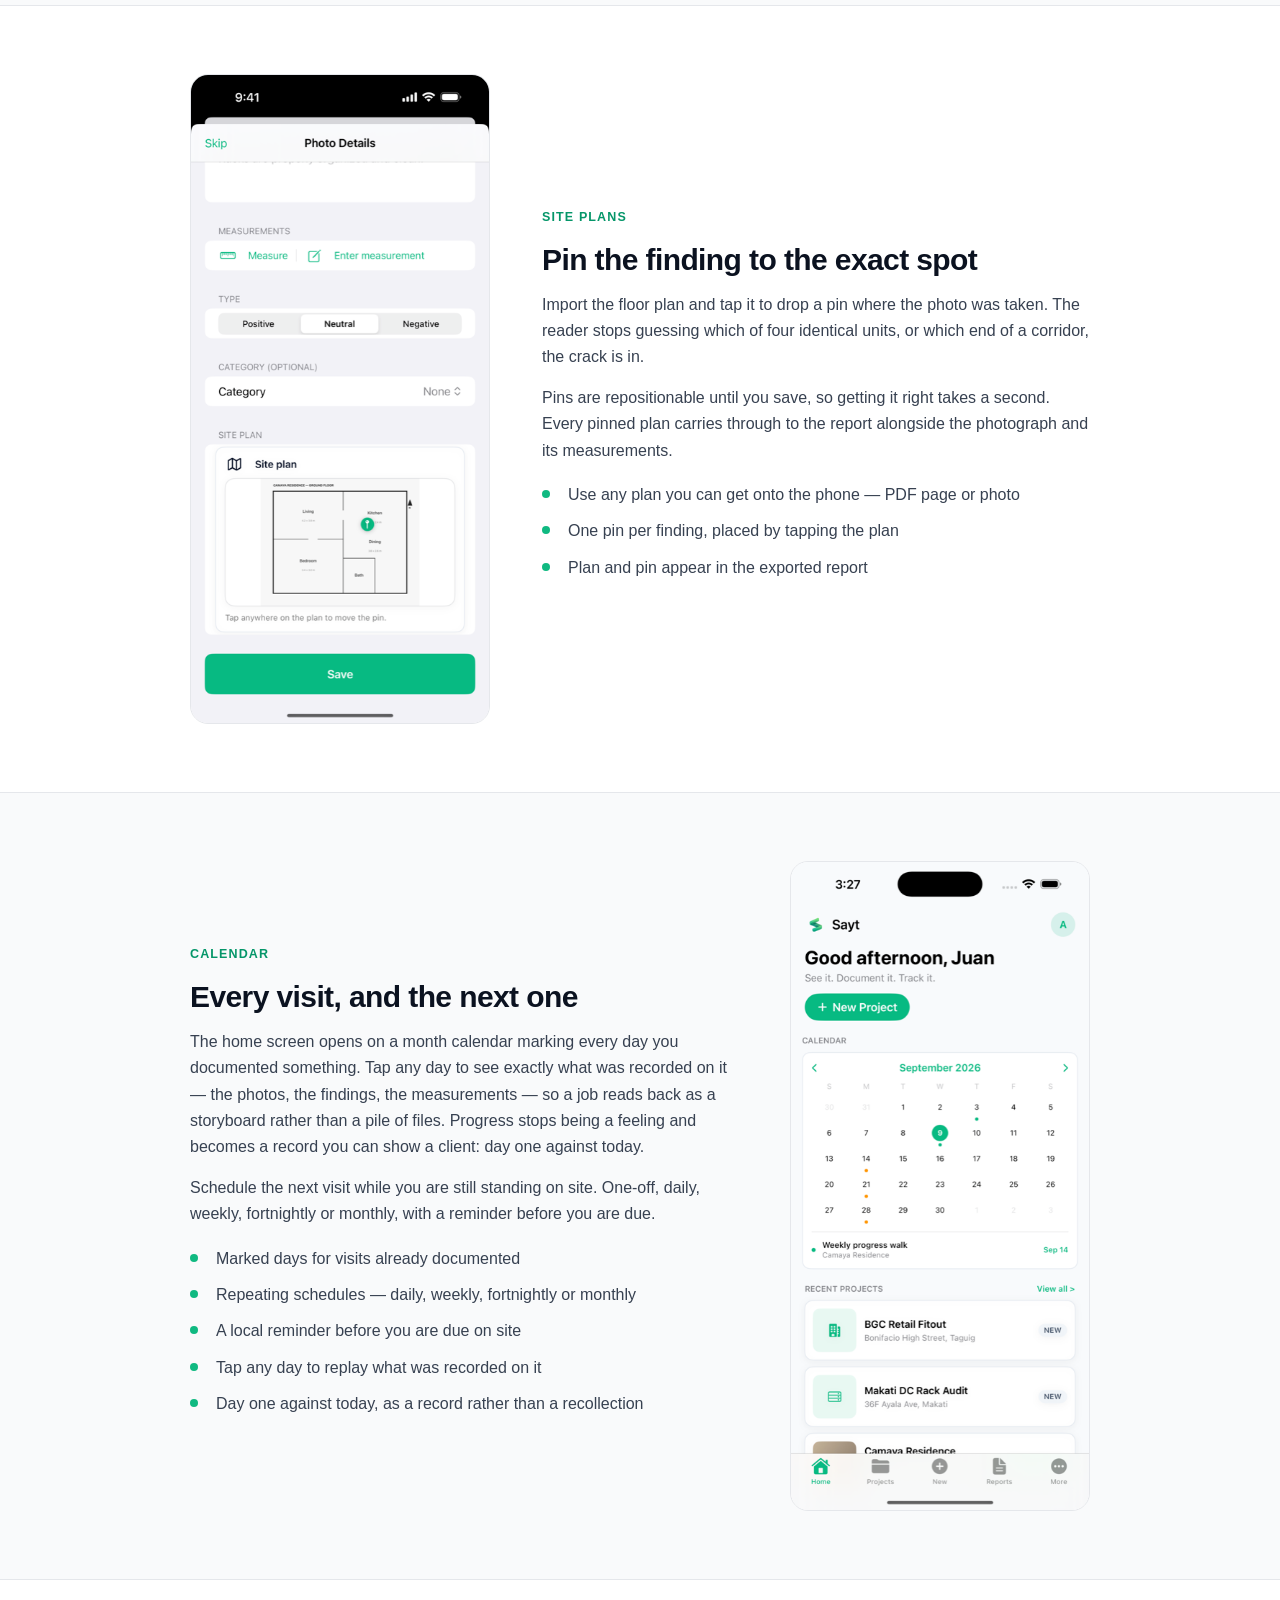
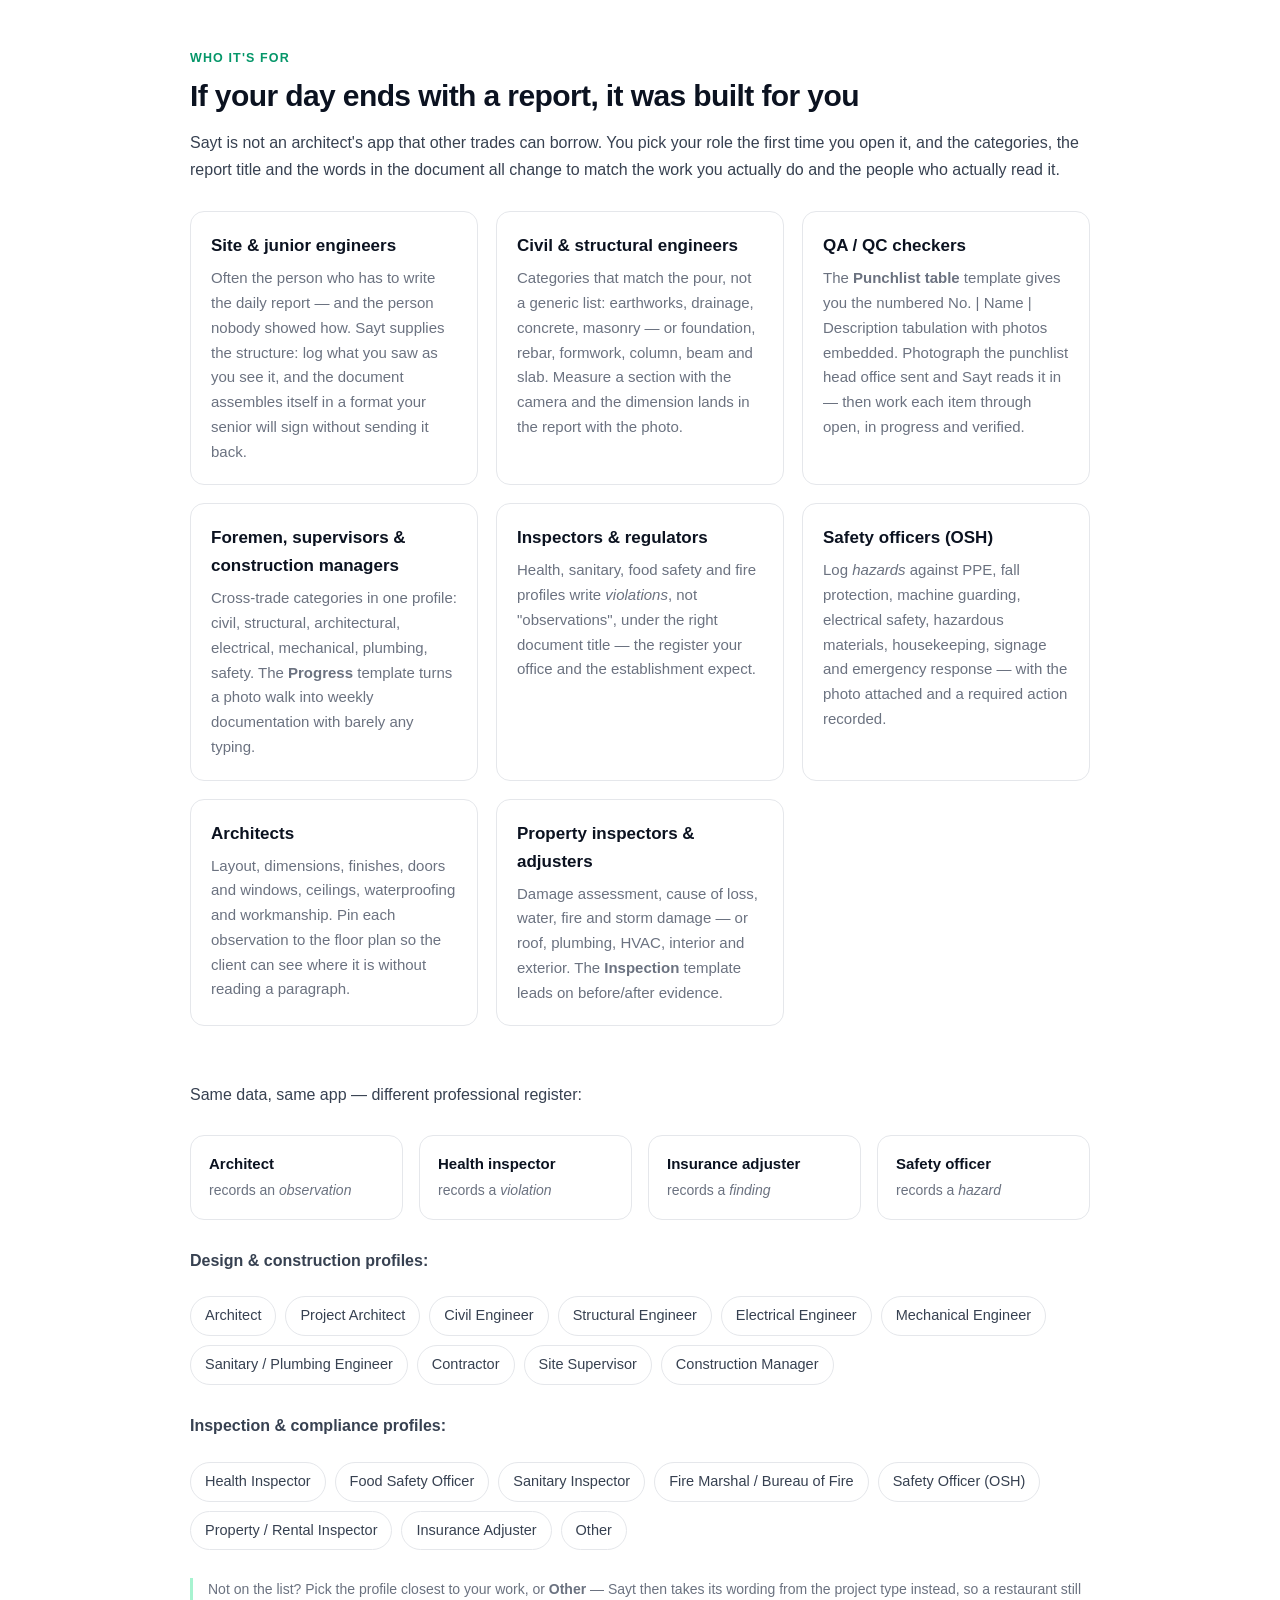
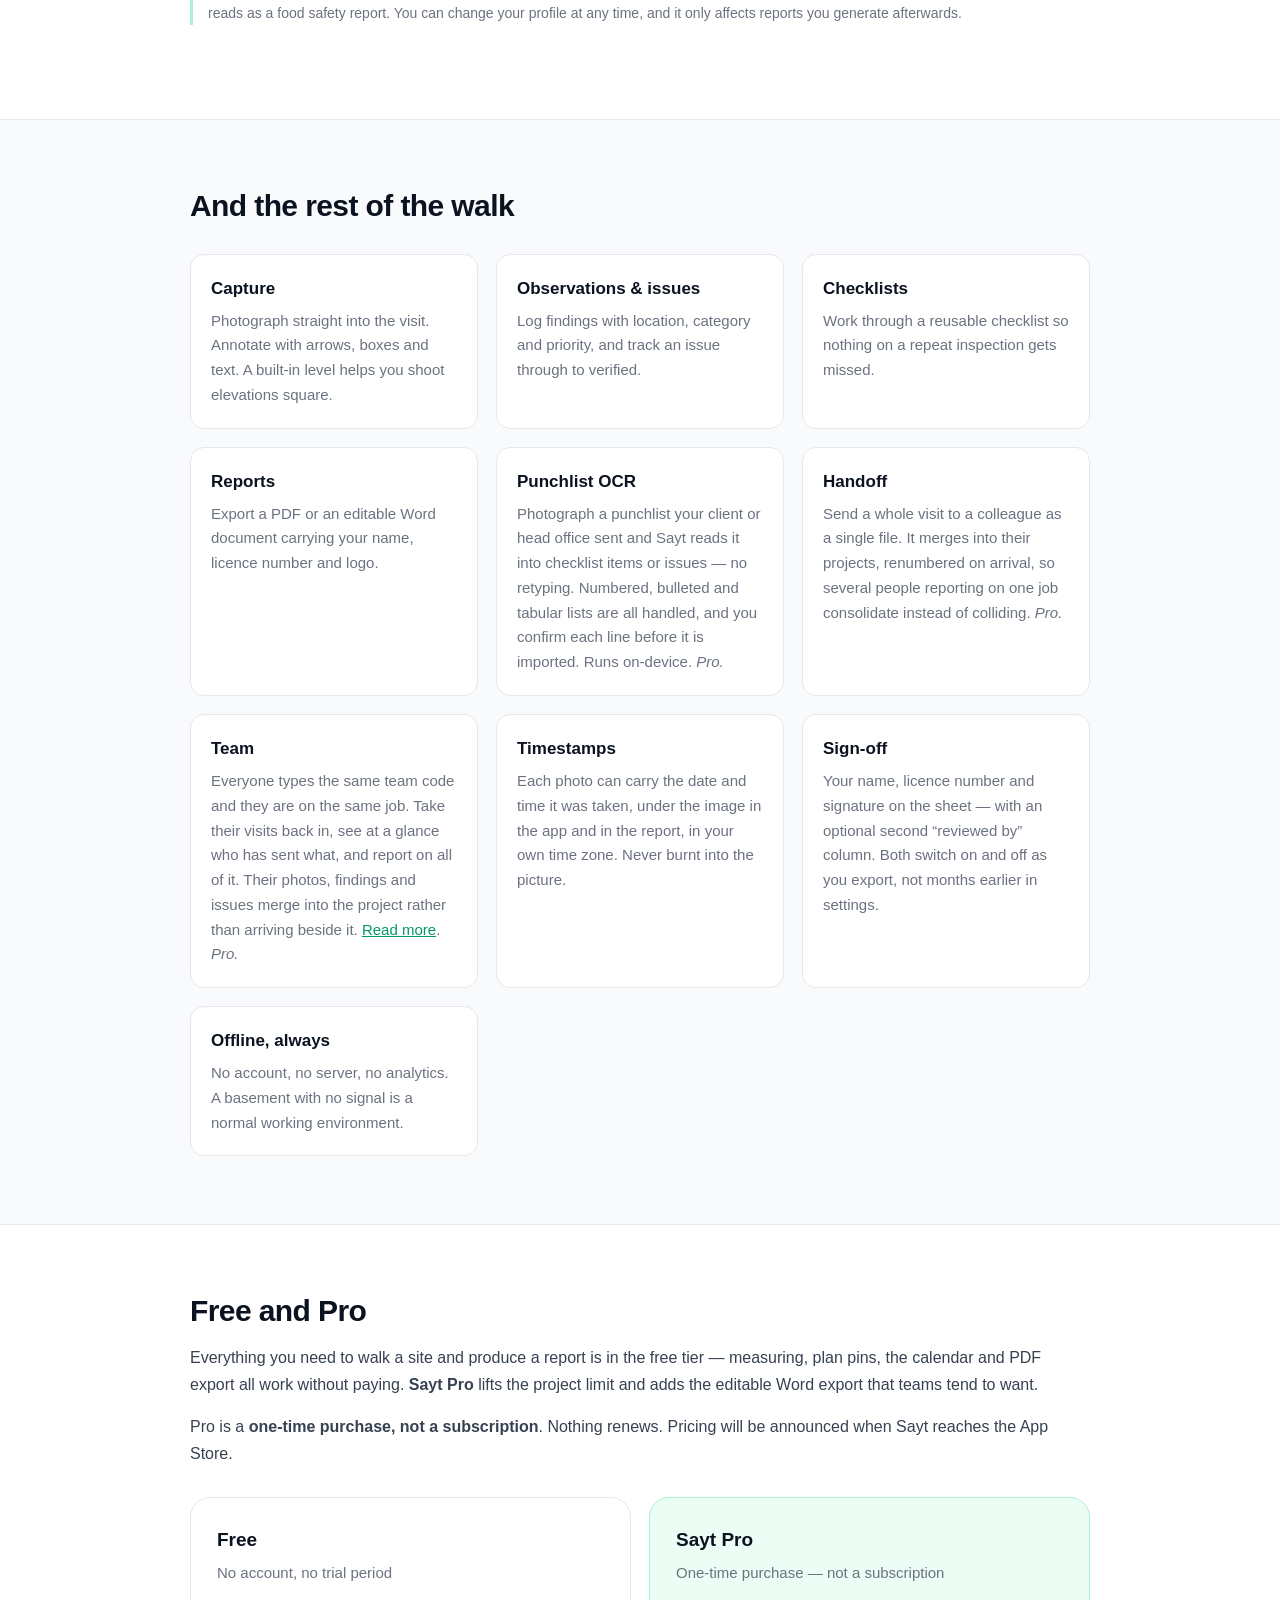
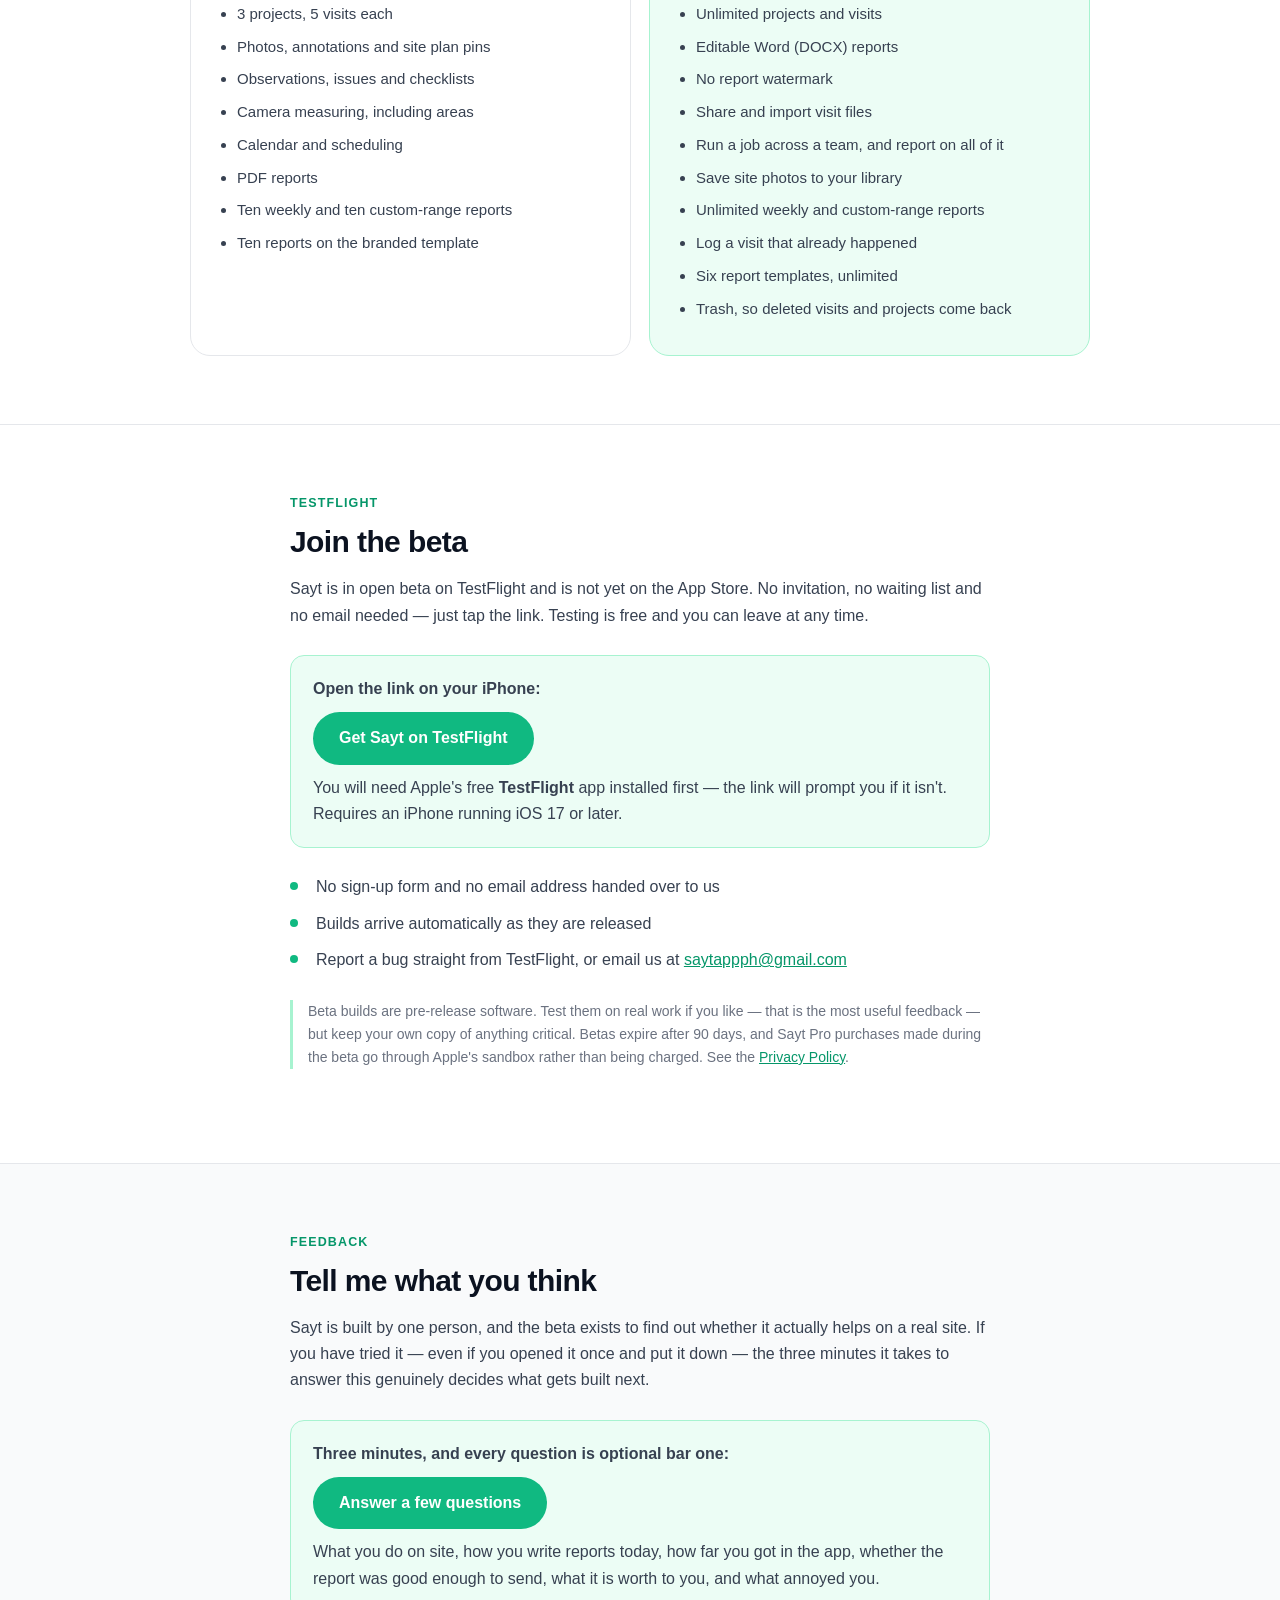
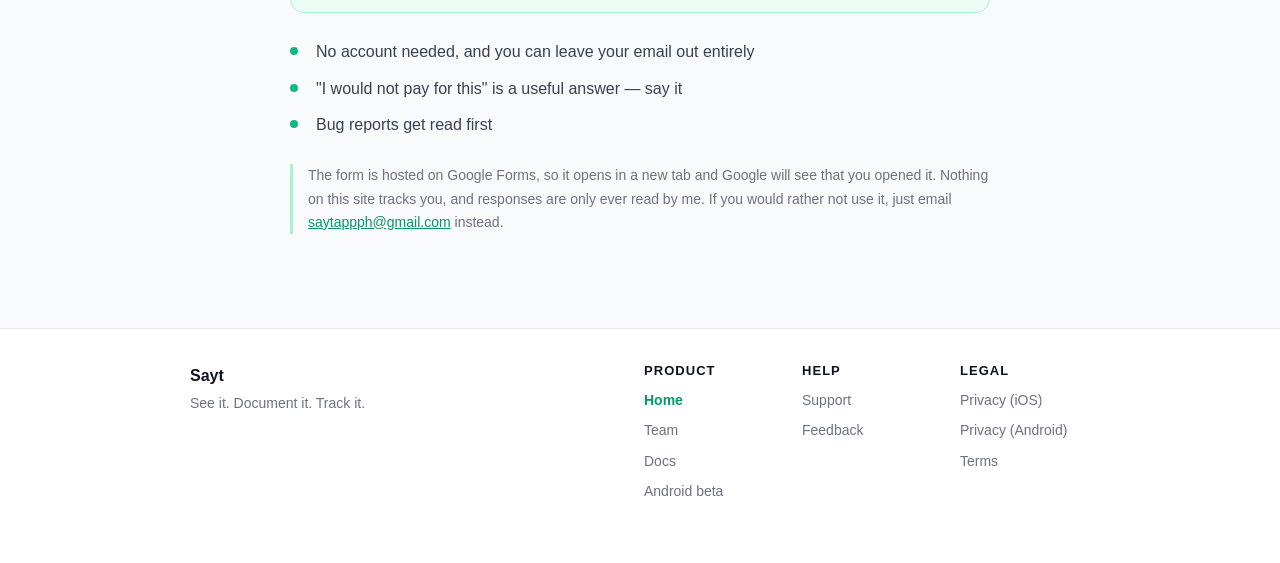
==== commit 412e9925: "Add Android beta sign-up page and Apps Script - New android-beta.html: links out to a Google Form (s" ====
--- a/index.html
+++ b/index.html
@@ -110,6 +110,7 @@
         <a href="index.html" aria-current="page">Home</a>
         <a href="team.html">Team</a>
         <a href="docs.html">Docs</a>
+          <a href="android-beta.html">Android beta</a>
         <a href="support.html">Support</a>
         <a href="privacy.html">Privacy</a>
         <a href="terms.html">Terms</a>
@@ -121,6 +122,7 @@
           <a href="index.html" aria-current="page">Home</a>
           <a href="team.html">Team</a>
           <a href="docs.html">Docs</a>
+          <a href="android-beta.html">Android beta</a>
           <a href="support.html">Support</a>
           <a href="privacy.html">Privacy</a>
           <a href="terms.html">Terms</a>
@@ -789,6 +791,7 @@
           <a href="index.html" aria-current="page">Home</a>
           <a href="team.html">Team</a>
           <a href="docs.html">Docs</a>
+          <a href="android-beta.html">Android beta</a>
       </div>
       <div class="footer-group">
         <h2>Help</h2>
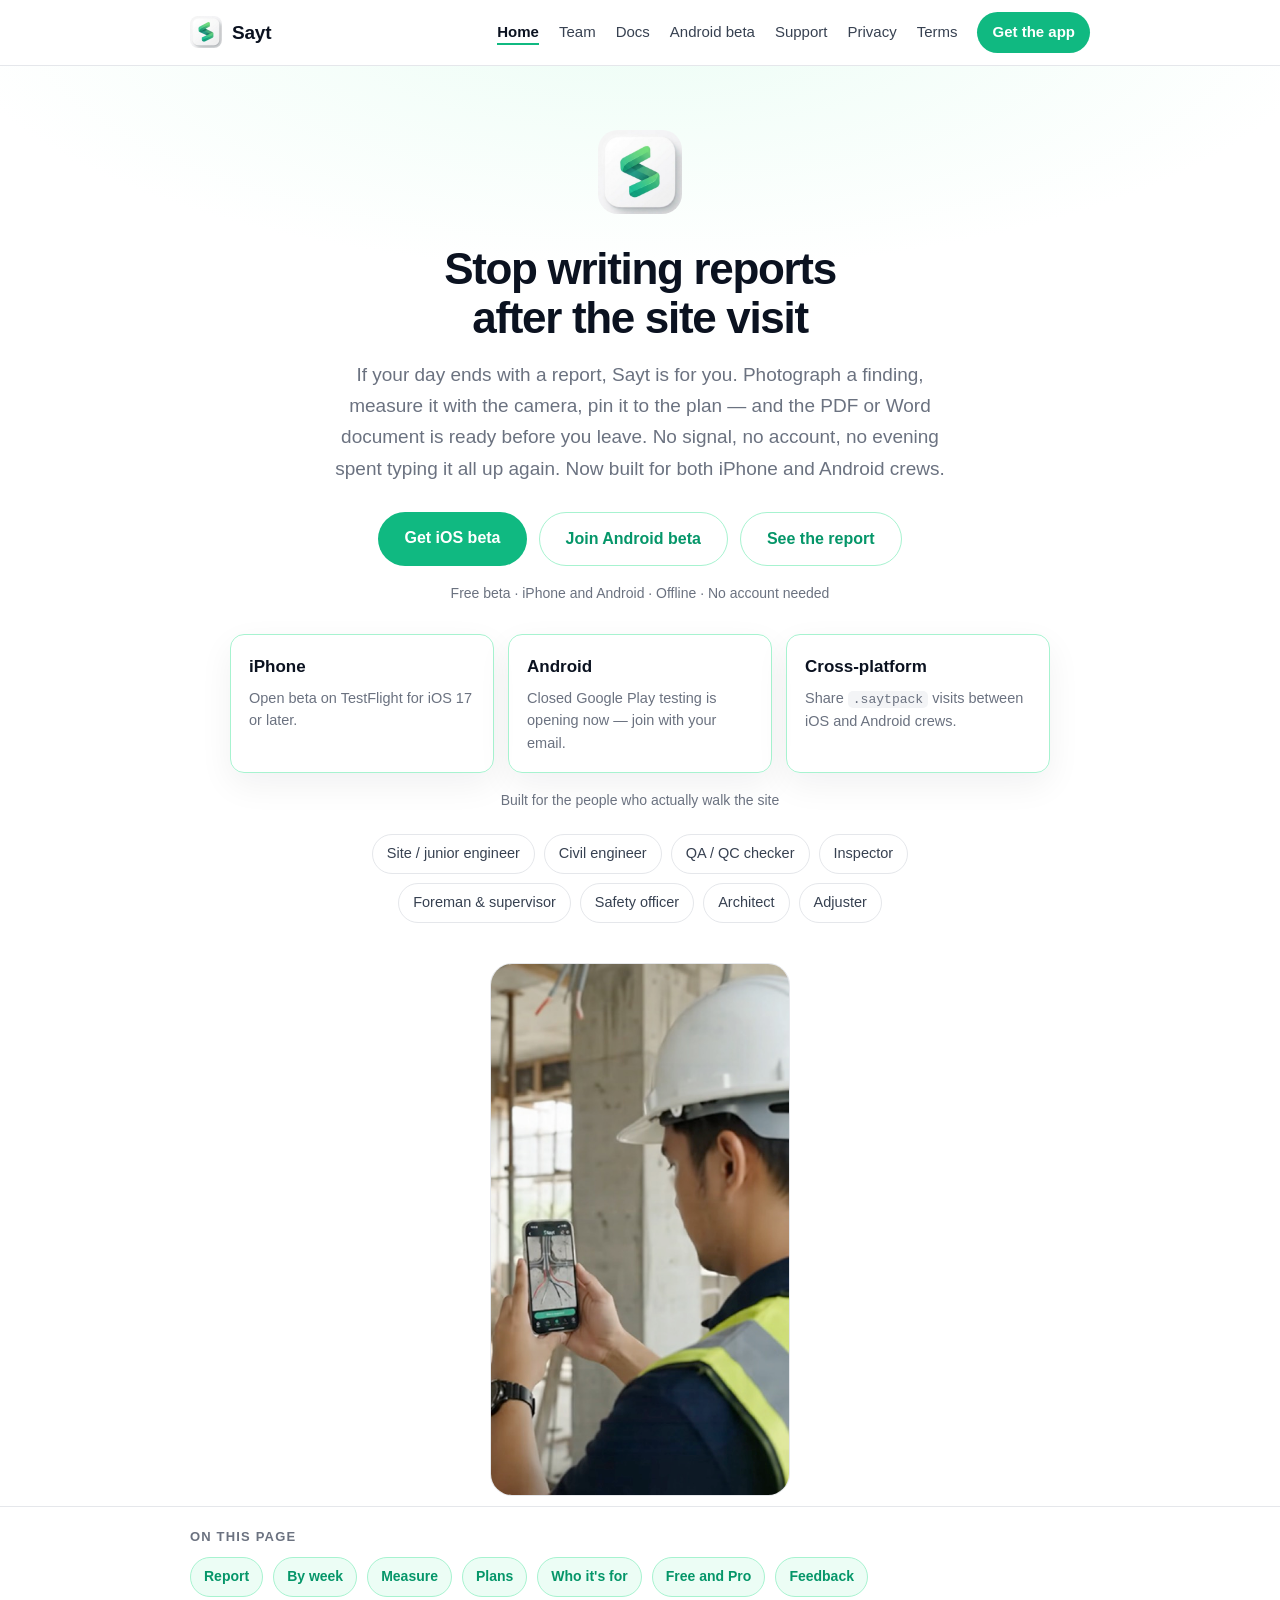
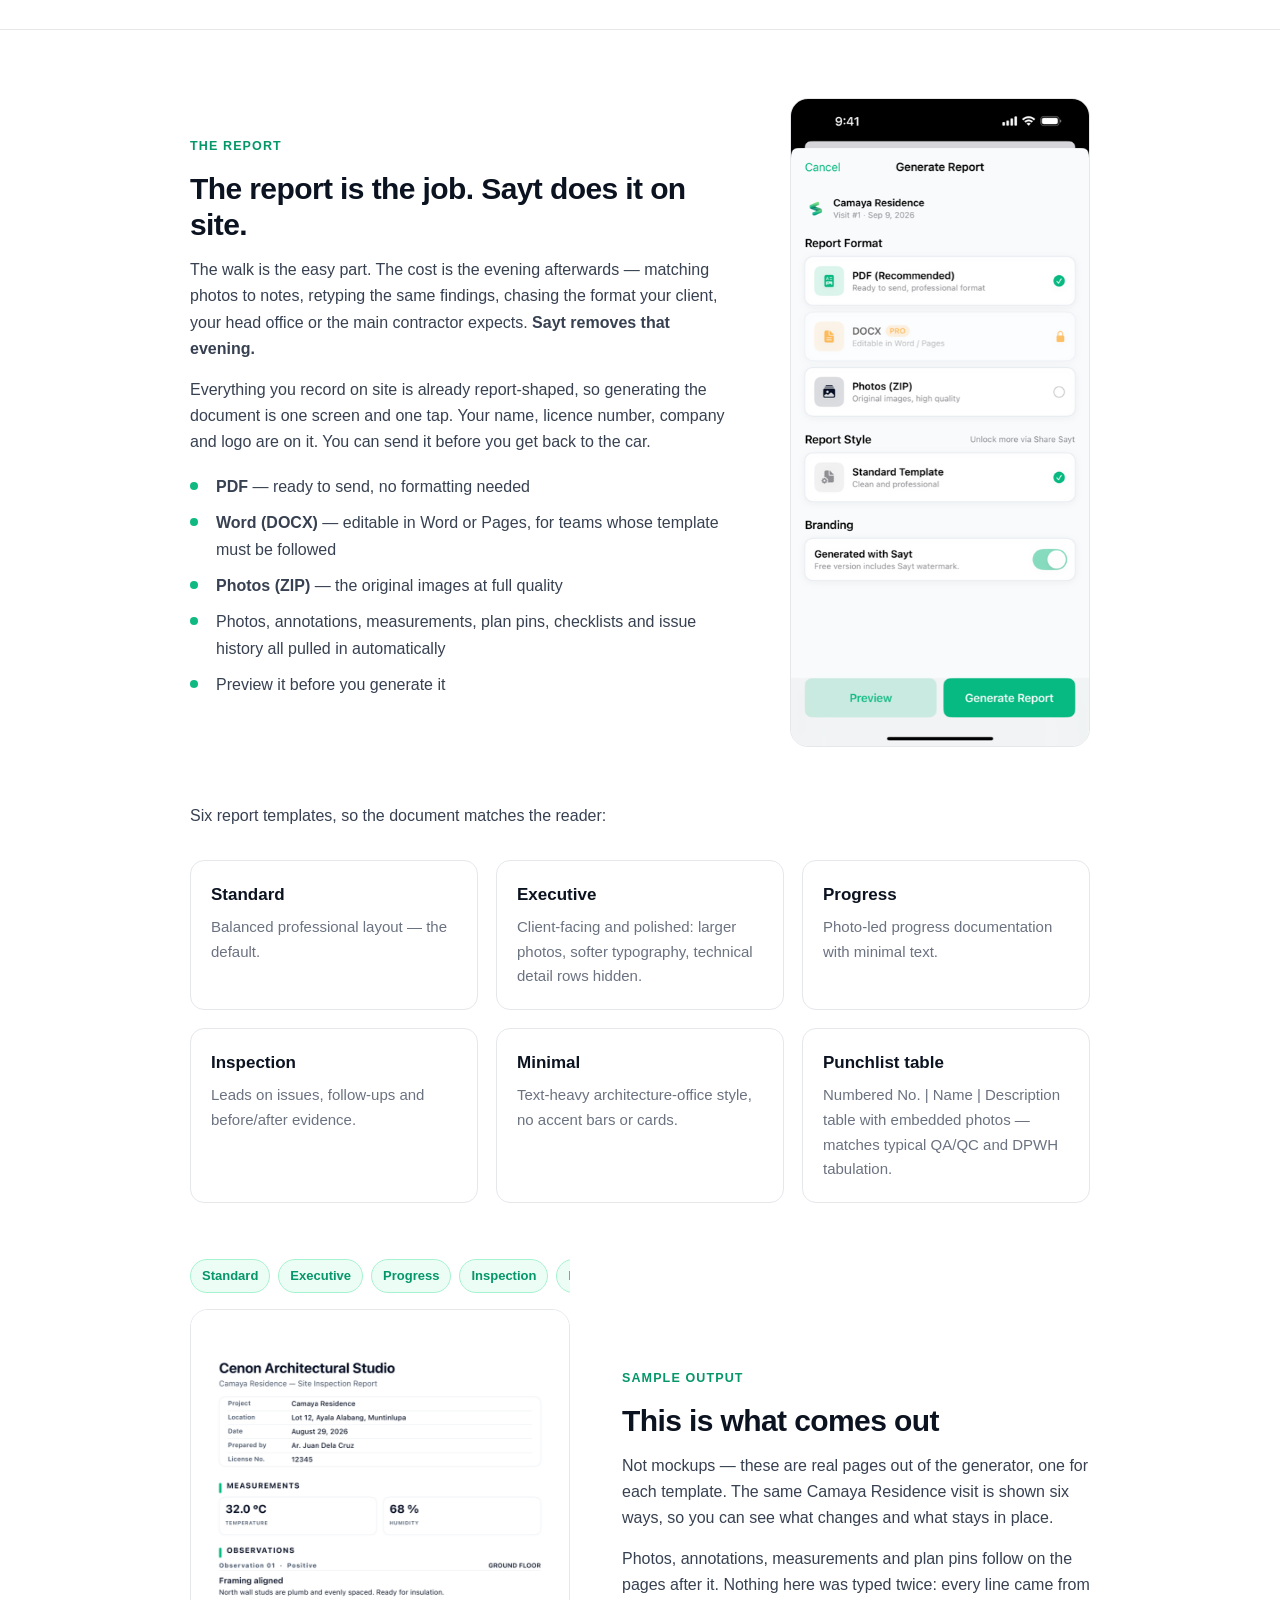
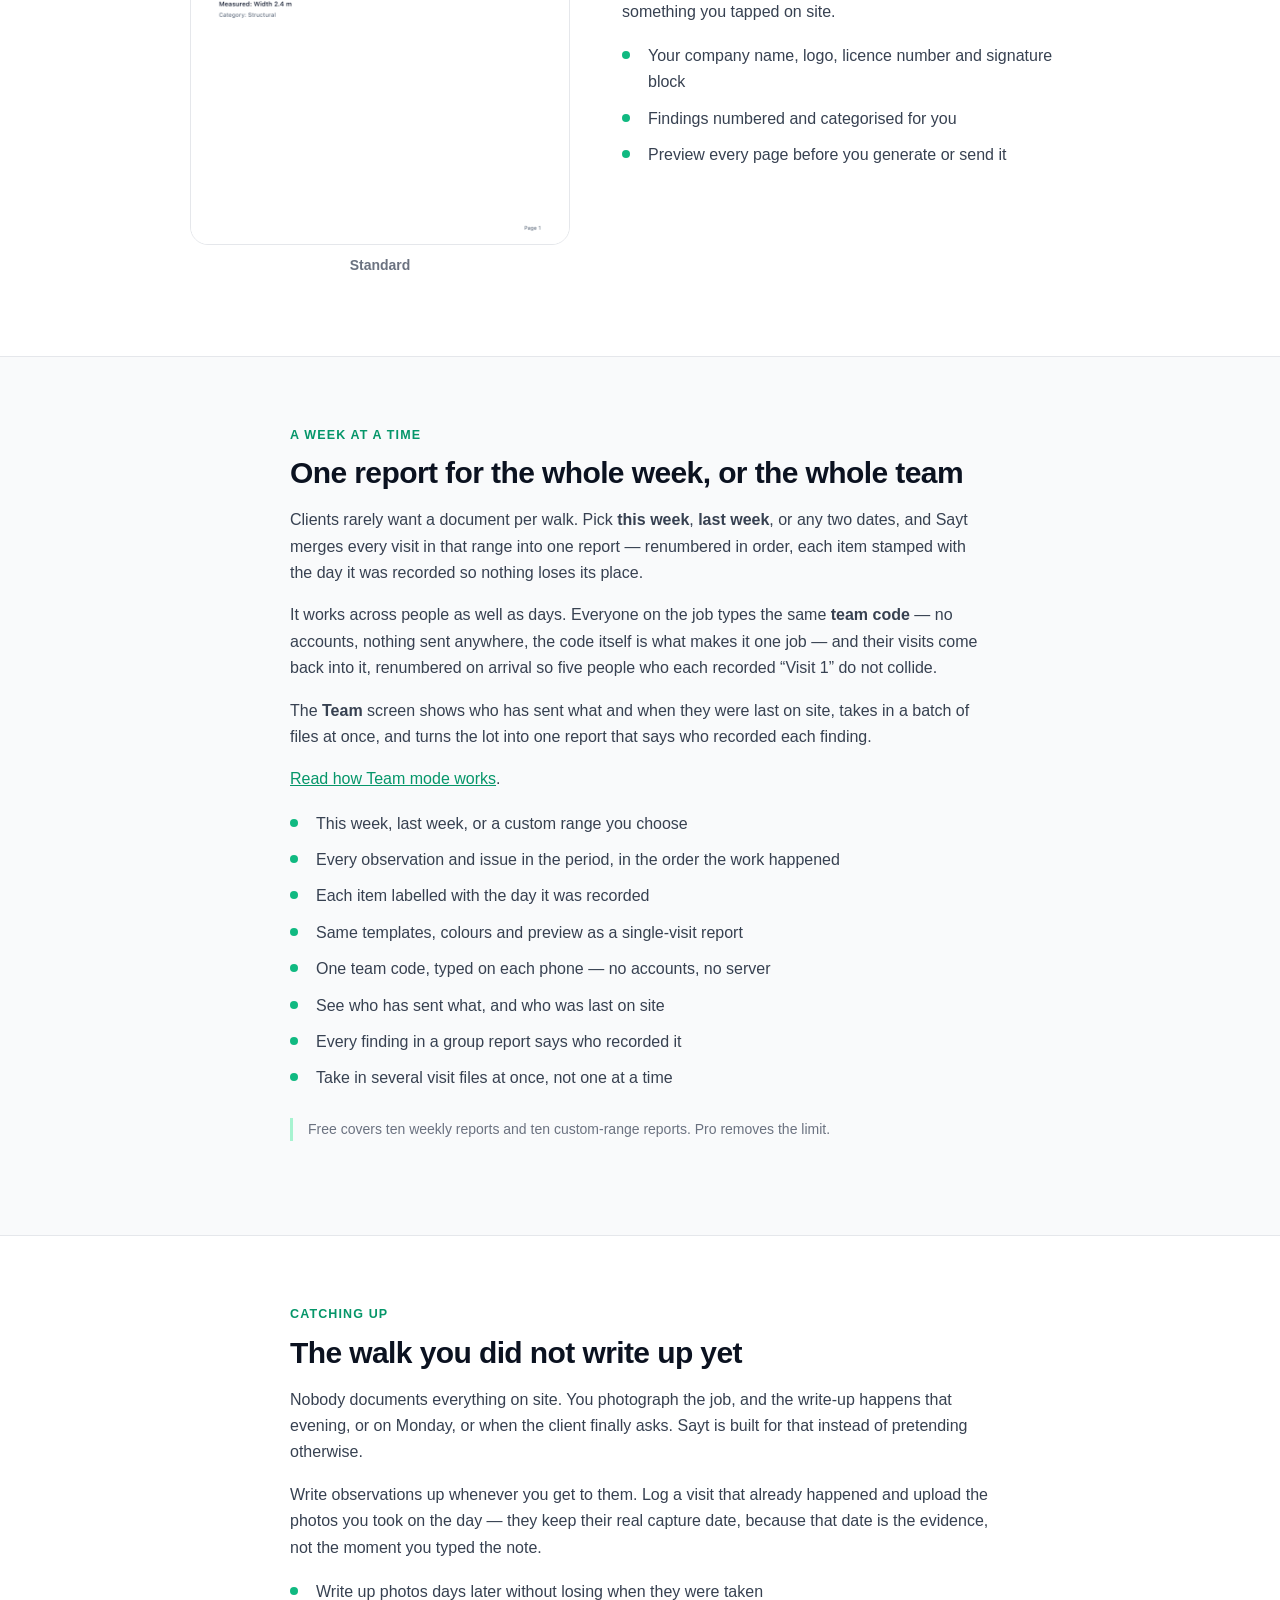
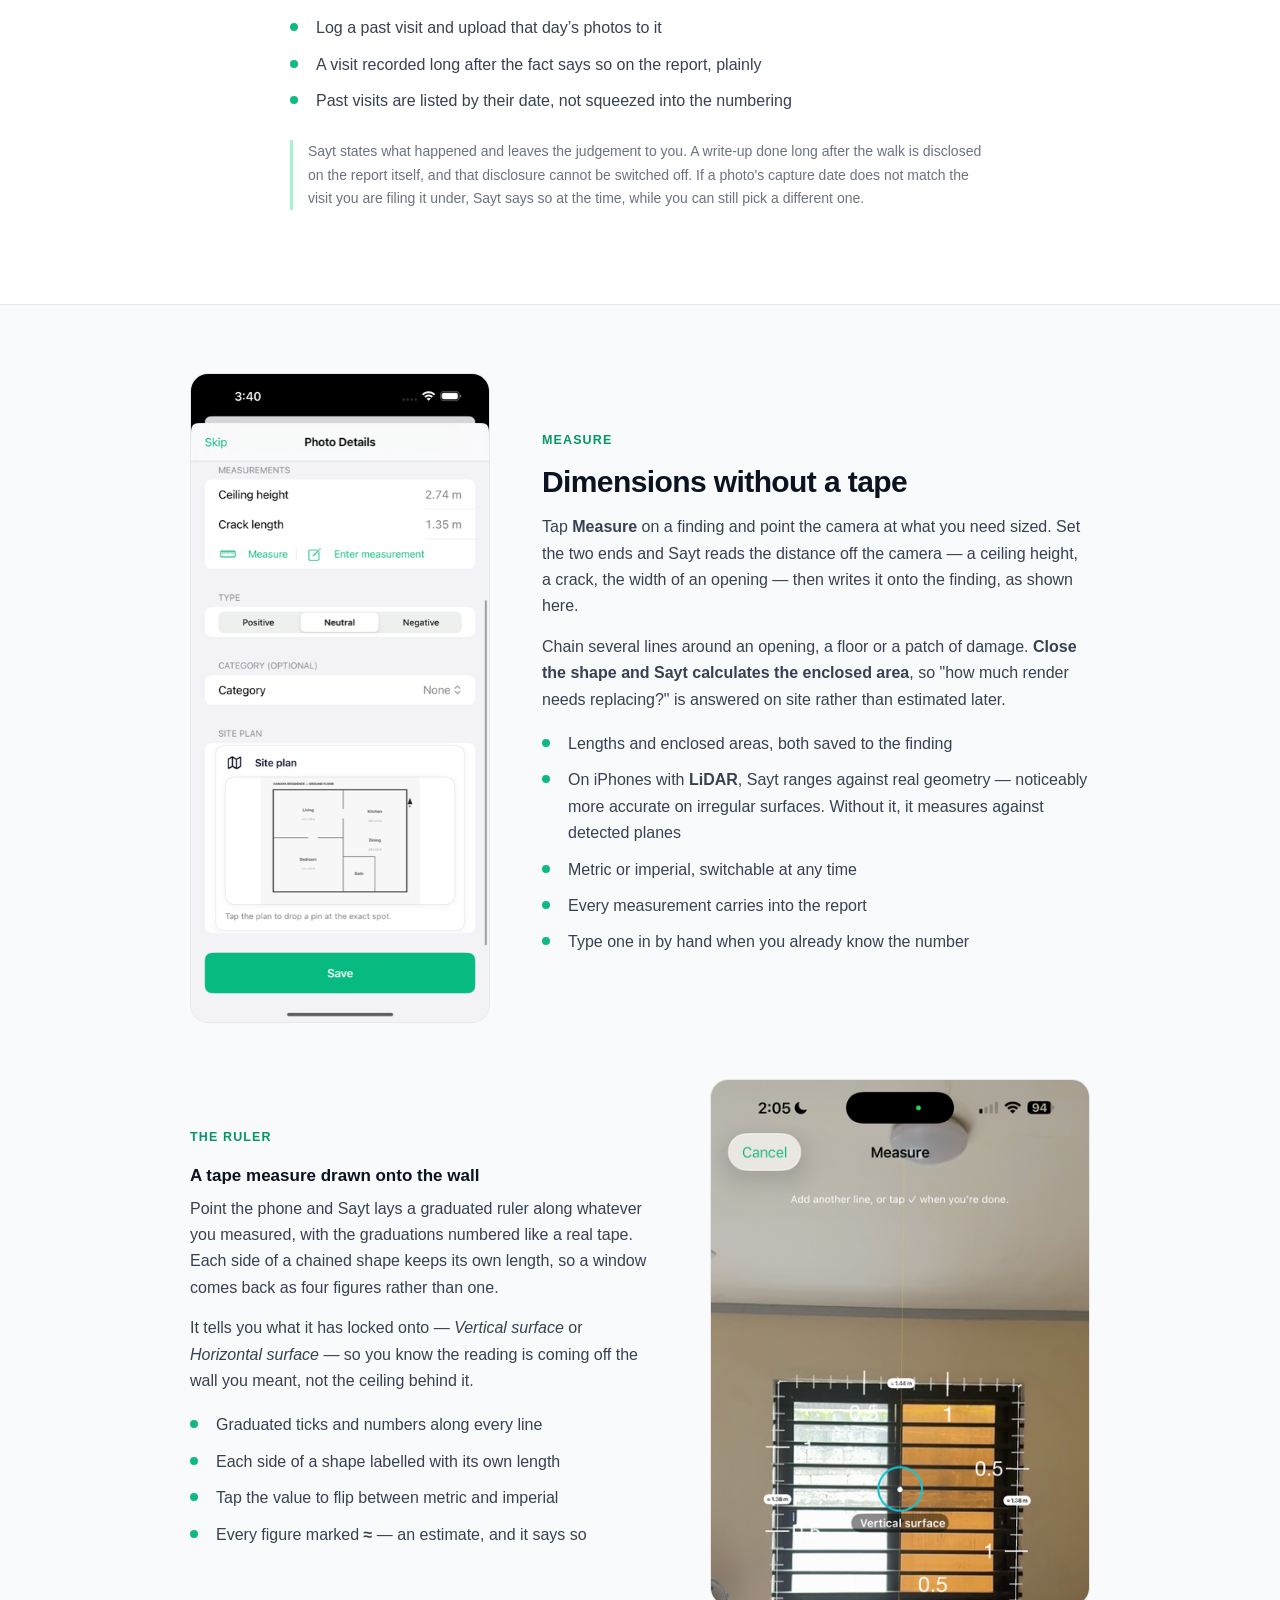
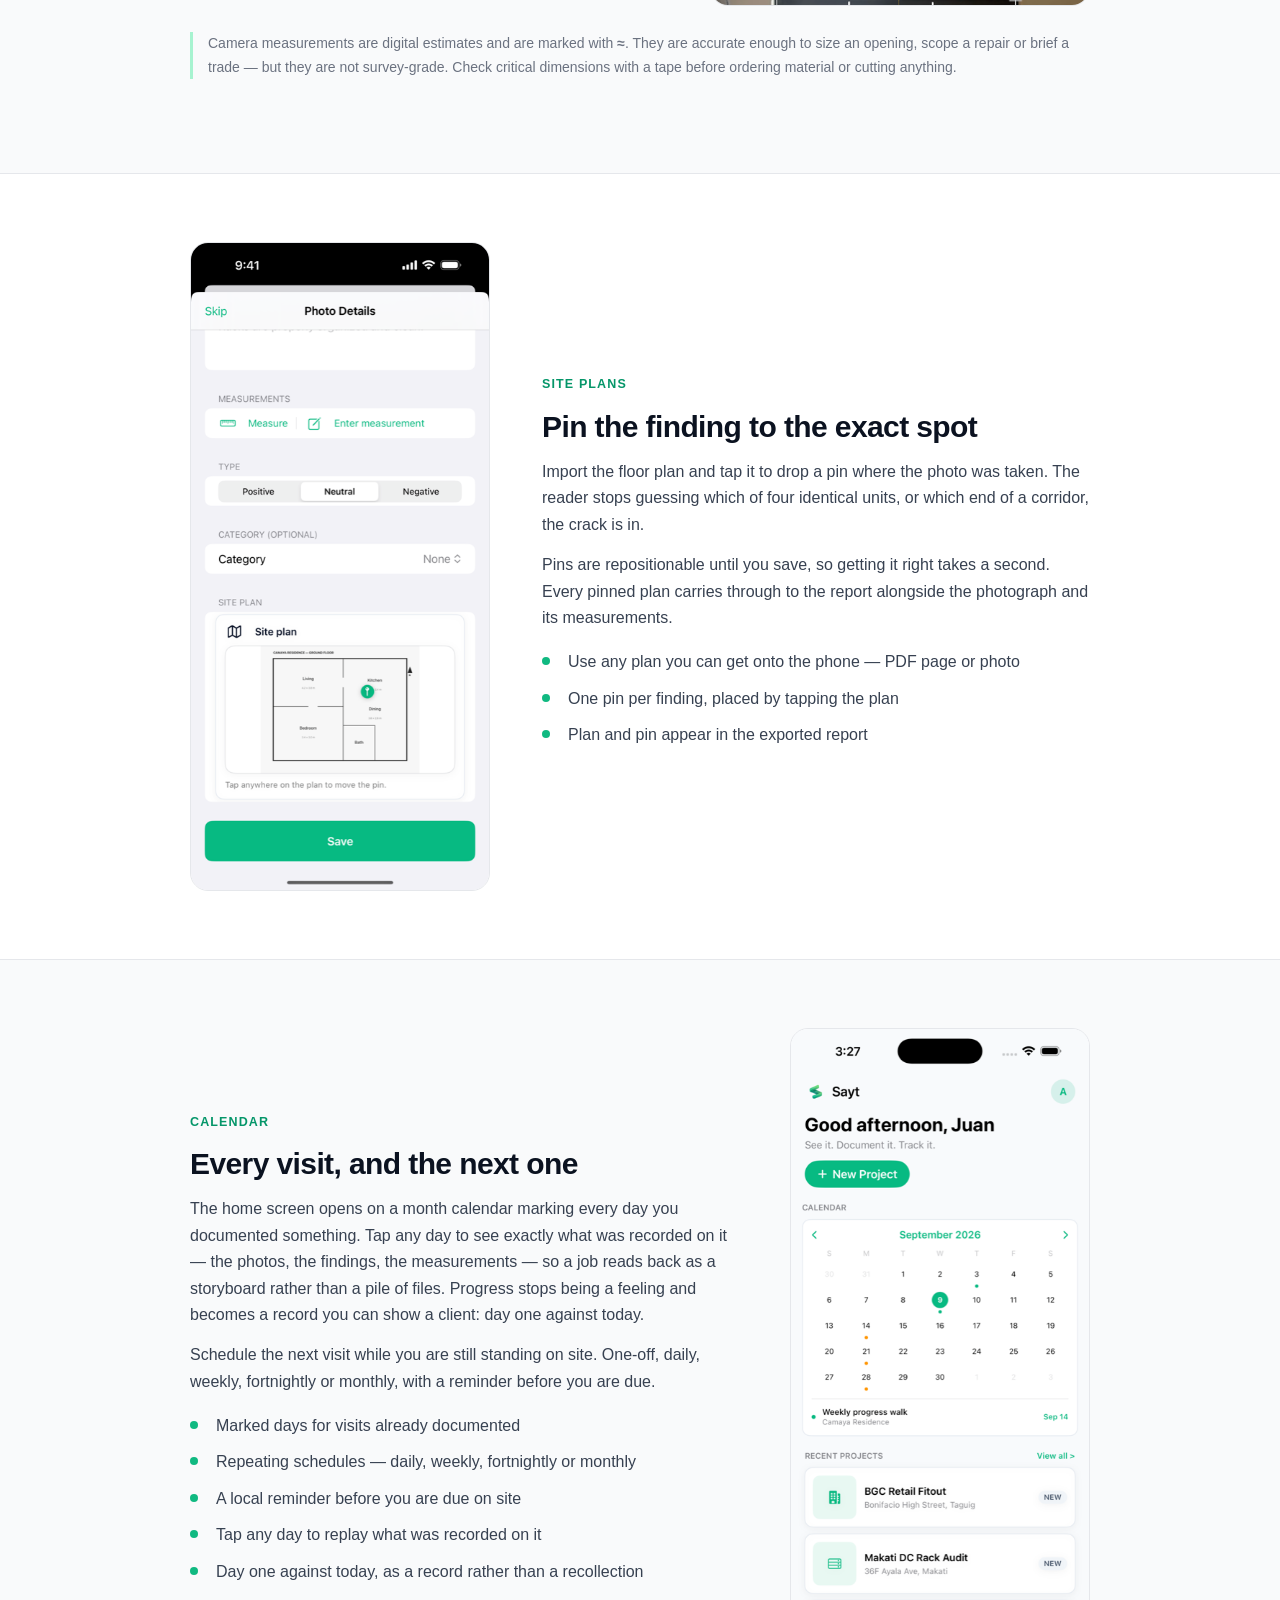
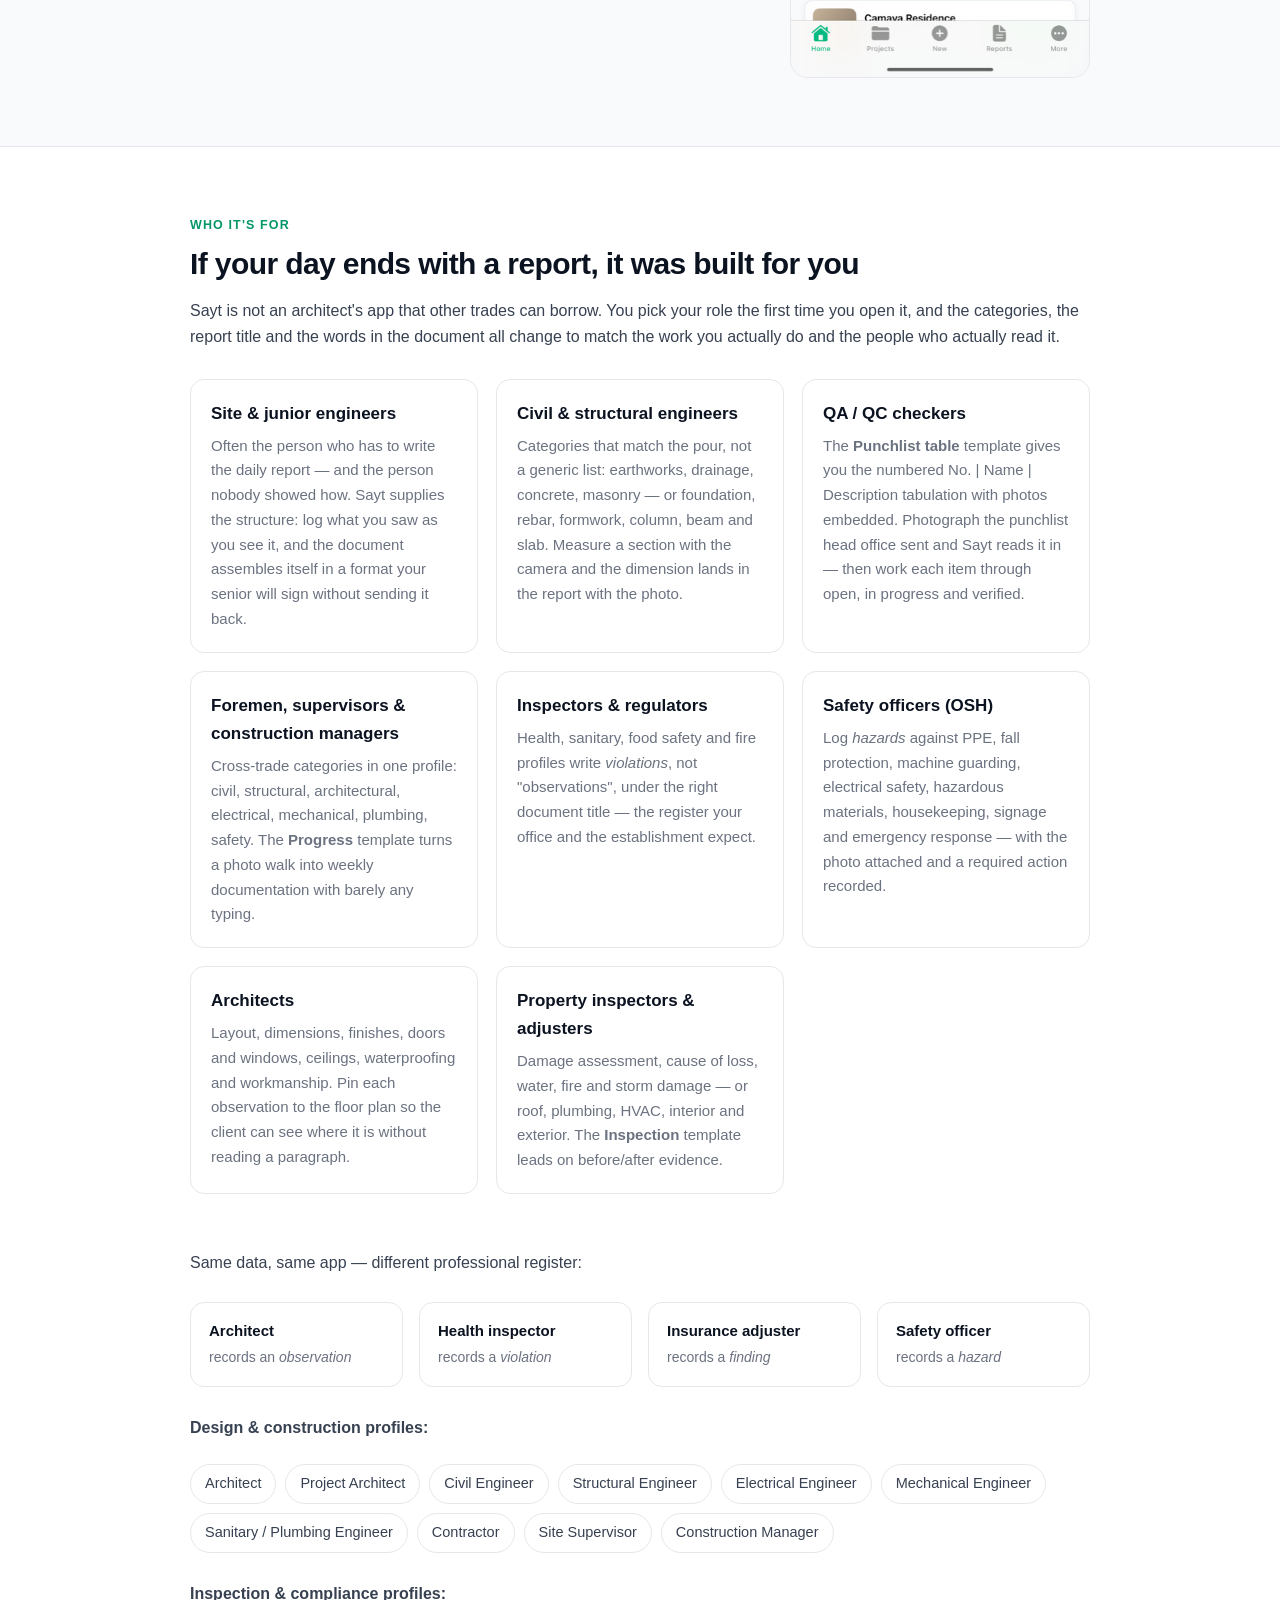
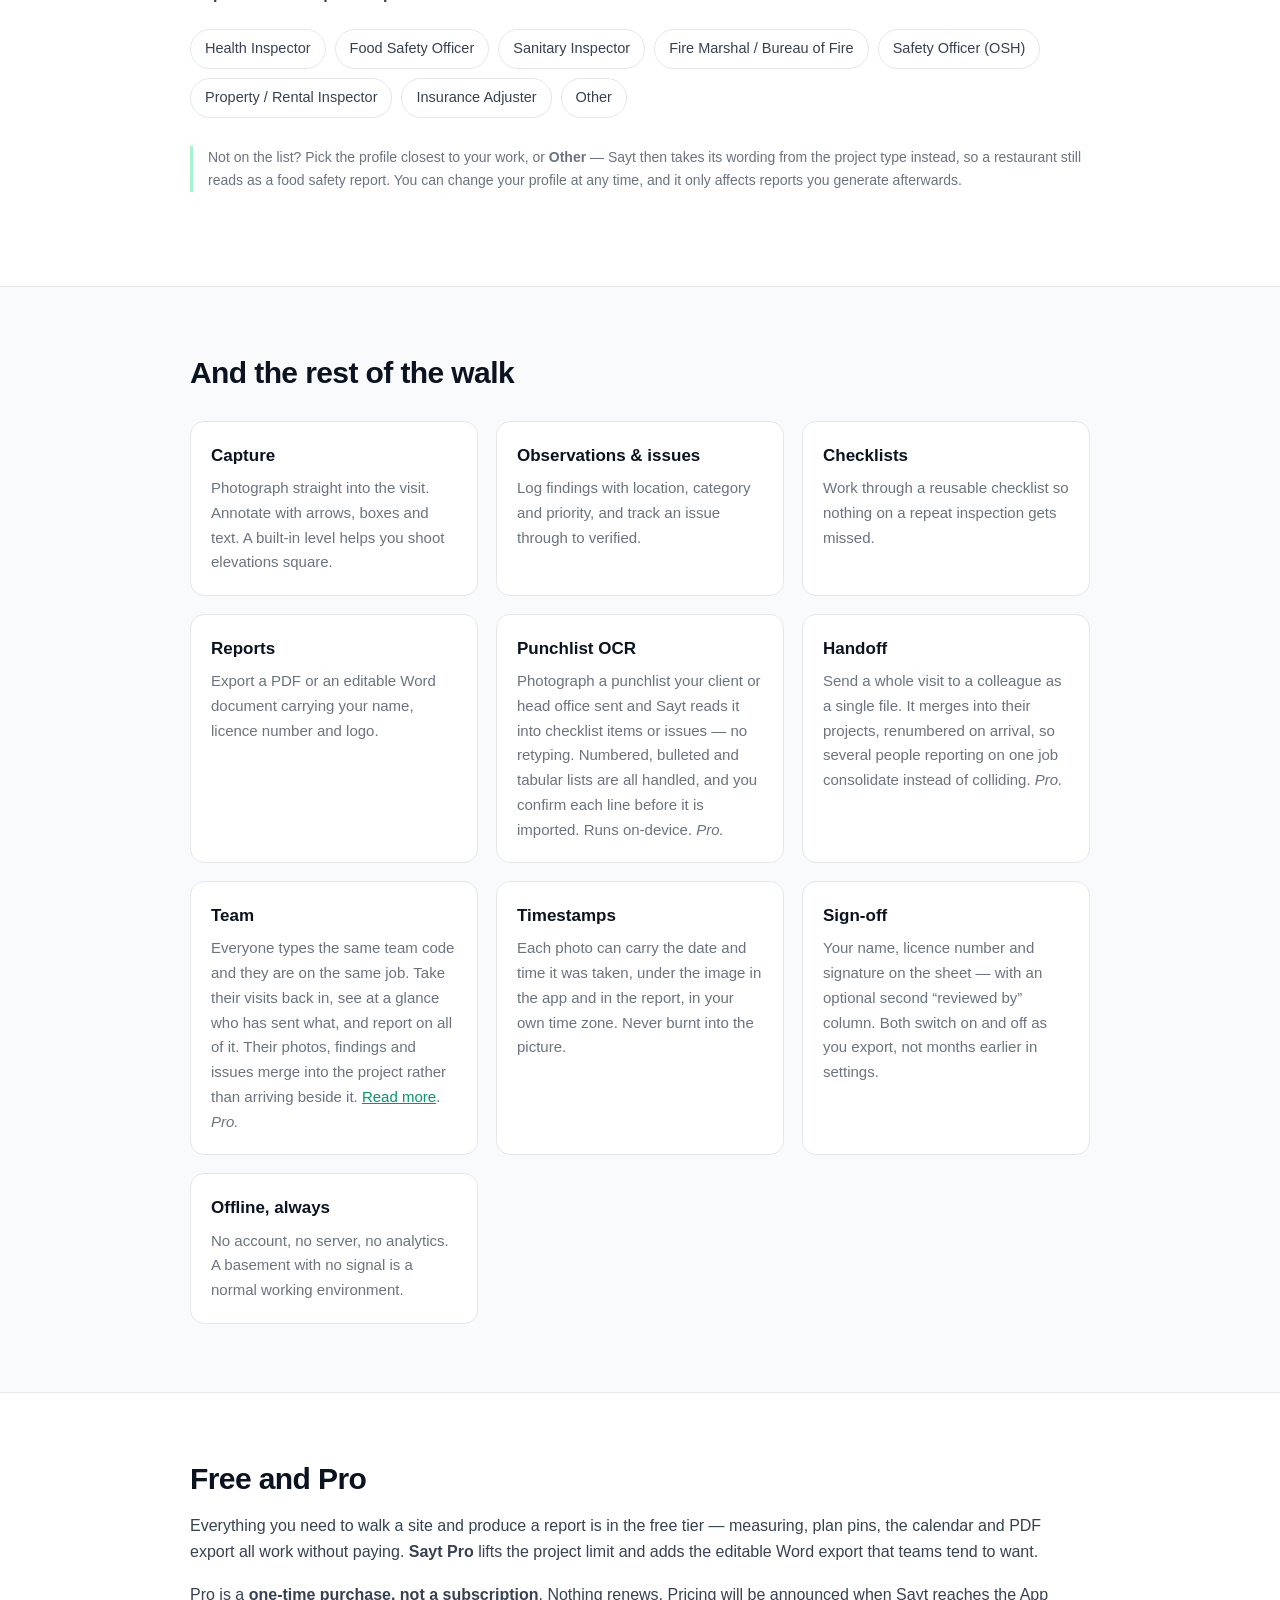
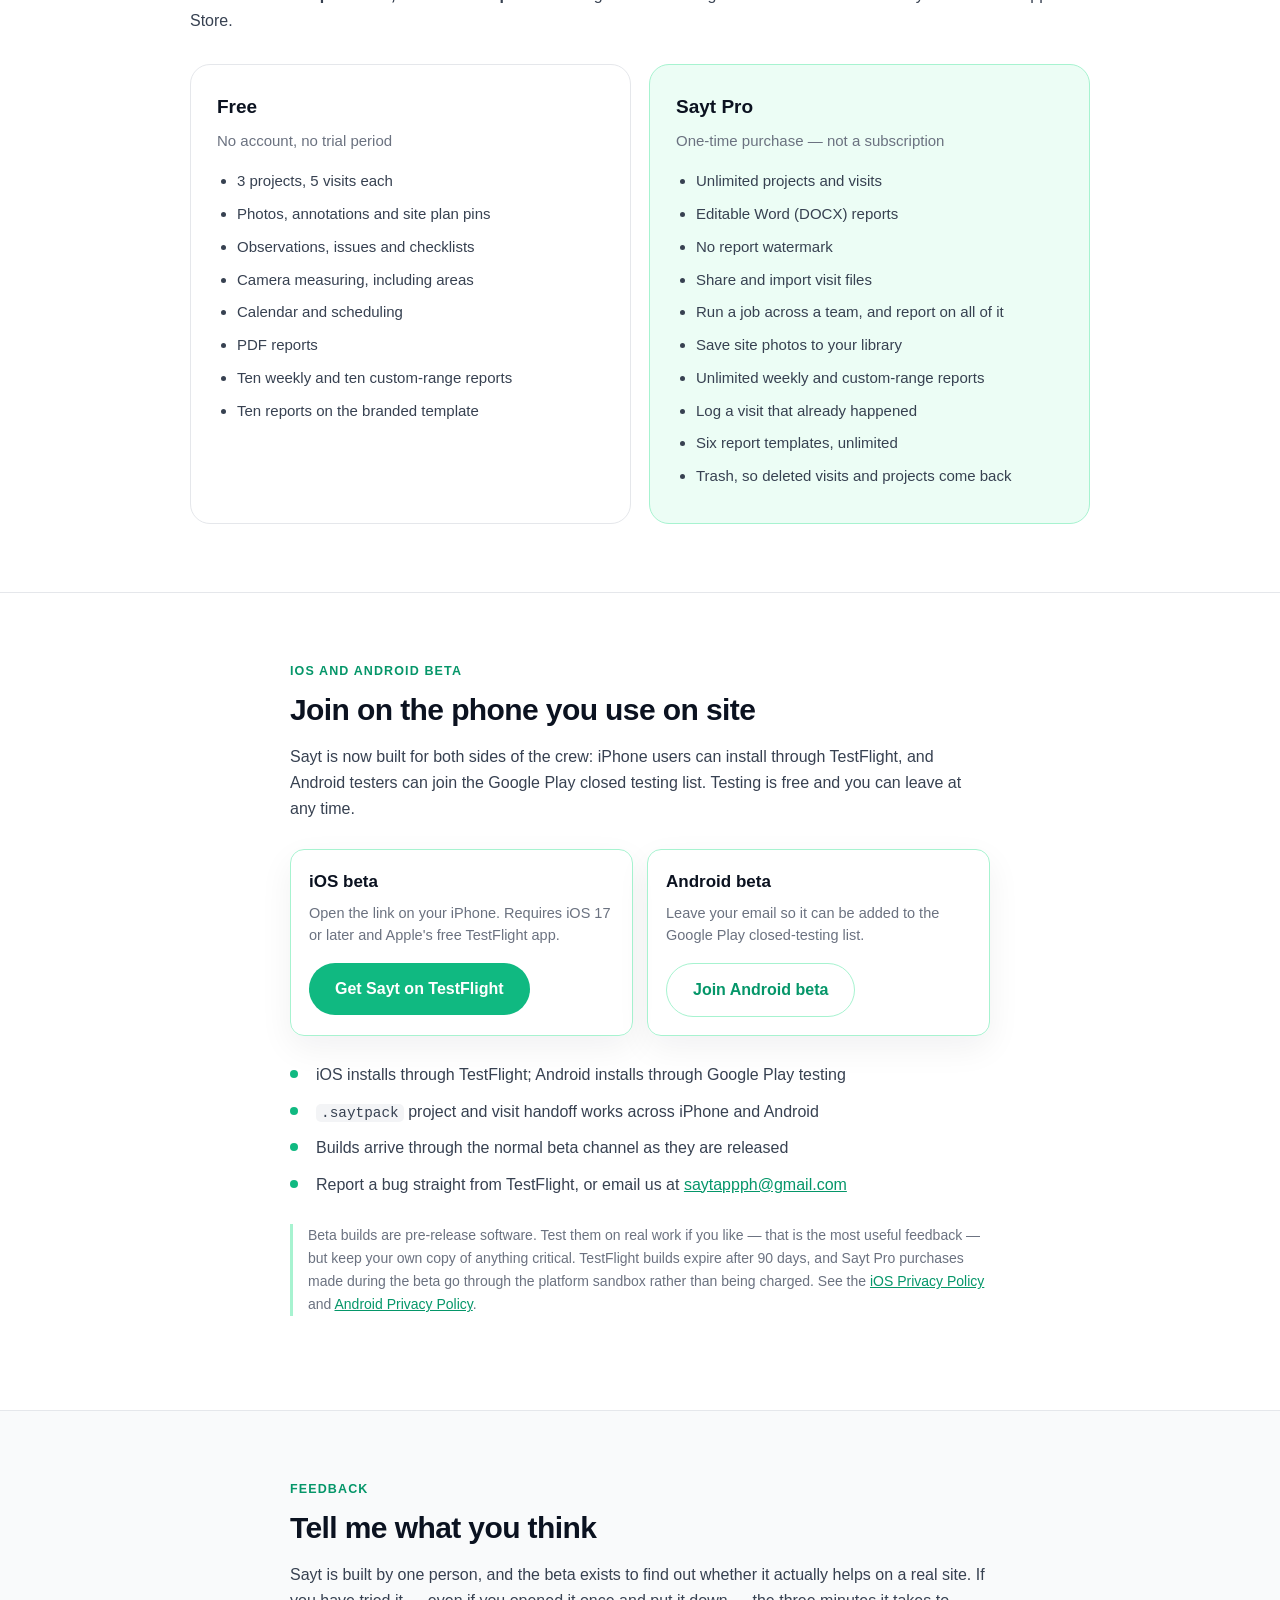
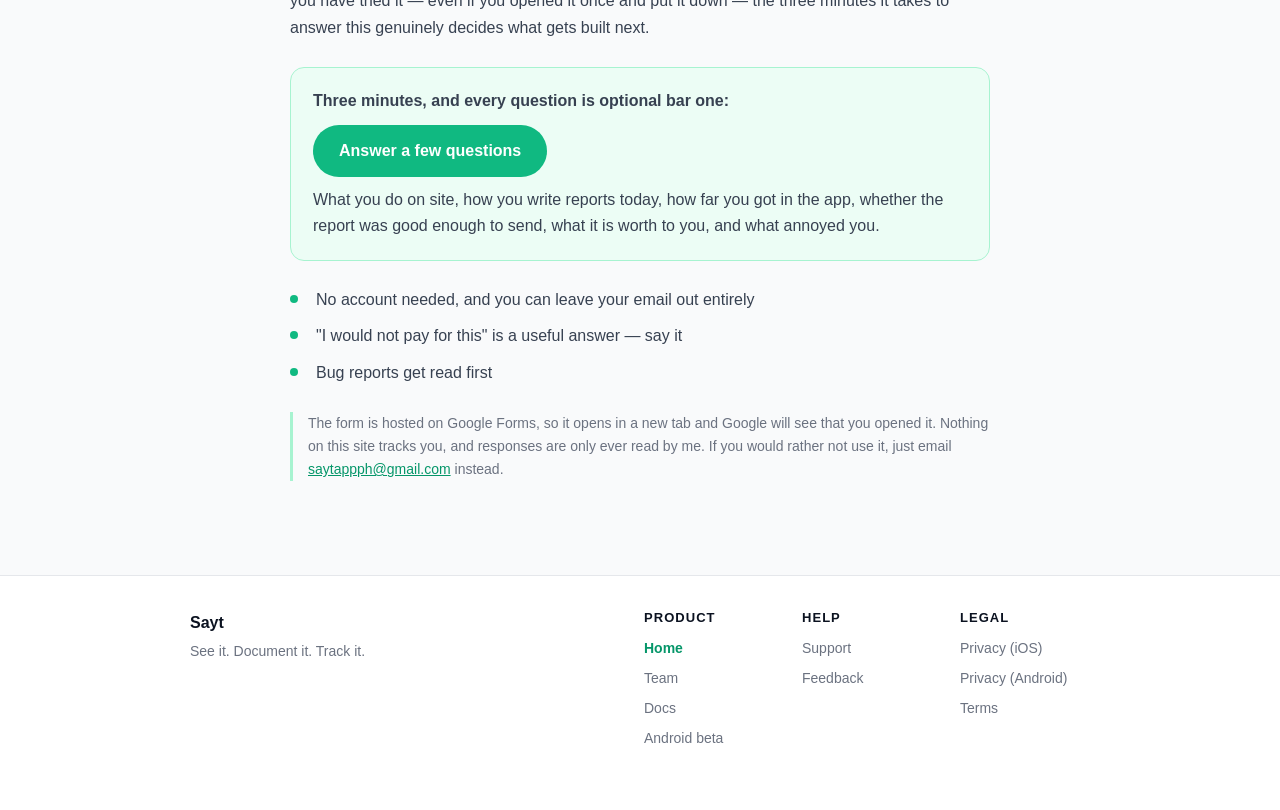
==== commit c0bebf7d: "Update site for iOS and Android beta" ====
--- a/index.html
+++ b/index.html
@@ -6,7 +6,7 @@
 <meta http-equiv="Content-Security-Policy" content="default-src 'none'; style-src 'self'; img-src 'self' data:; media-src 'self'; base-uri 'none'; form-action 'none'; frame-ancestors 'none'">
 <meta name="referrer" content="no-referrer">
 <title>Sayt — Stop writing site reports after the visit</title>
-<meta name="description" content="Site reporting for engineers, inspectors, QA/QC checkers, foremen and architects. Sayt turns a site walk into the finished report: measure with the camera, pin findings to the plan, and export a branded PDF or Word document before you leave — offline, on your iPhone.">
+<meta name="description" content="Site reporting for engineers, inspectors, QA/QC checkers, foremen and architects. Sayt turns a site walk into the finished report: measure with the camera, pin findings to the plan, and export a branded PDF or Word document before you leave — offline, on iPhone and Android.">
 <link rel="canonical" href="https://sayt-app.store/">
 <link rel="icon" href="assets/img/favicon.png" type="image/png">
 <link rel="apple-touch-icon" href="assets/img/logo.png">
@@ -42,10 +42,10 @@
       "name": "Sayt",
       "applicationCategory": "BusinessApplication",
       "applicationSubCategory": "Site inspection and field reporting",
-      "operatingSystem": "iOS 17.0 or later",
+      "operatingSystem": "iOS 17.0 or later, Android",
       "url": "https://sayt-app.store",
       "image": "https://sayt-app.store/assets/img/og-cover.png",
-      "description": "Sayt turns a site walk into the finished report. Photograph a finding, measure it with the camera, pin it to the floor plan, and export a branded PDF or Word document before you leave the site. Works fully offline and needs no account.",
+      "description": "Sayt turns a site walk into the finished report on iPhone and Android. Photograph a finding, measure it with the camera, pin it to the floor plan, and export a branded PDF or Word document before you leave the site. Works fully offline and needs no account.",
       "featureList": [
         "Photograph findings and annotate them on the spot",
         "Measure distances with the camera using AR",
@@ -114,7 +114,7 @@
         <a href="support.html">Support</a>
         <a href="privacy.html">Privacy</a>
         <a href="terms.html">Terms</a>
-        <a class="cta" href="https://testflight.apple.com/join/43Gb7vnf" rel="noopener noreferrer">Get the beta</a>
+        <a class="cta" href="#beta">Get the app</a>
       </span>
       <input class="nav-toggle" id="nav-toggle" type="checkbox" aria-label="Open navigation menu">
       <label class="menu-button" for="nav-toggle">Menu</label>
@@ -126,7 +126,7 @@
           <a href="support.html">Support</a>
           <a href="privacy.html">Privacy</a>
           <a href="terms.html">Terms</a>
-          <a class="cta" href="https://testflight.apple.com/join/43Gb7vnf" rel="noopener noreferrer">Get the beta</a>
+          <a class="cta" href="#beta">Get the app</a>
       </span>
     </nav>
   </div>
@@ -140,12 +140,28 @@
     <p class="lede">If your day ends with a report, Sayt is for you. Photograph
     a finding, measure it with the camera, pin it to the plan — and the PDF or
     Word document is ready before you leave. No signal, no account, no evening
-    spent typing it all up again.</p>
+    spent typing it all up again. Now built for both iPhone and Android crews.</p>
     <div class="btn-row">
-      <a class="btn" href="https://testflight.apple.com/join/43Gb7vnf" rel="noopener noreferrer">Get the beta on TestFlight</a>
+      <a class="btn" href="https://testflight.apple.com/join/43Gb7vnf" rel="noopener noreferrer">Get iOS beta</a>
+      <a class="btn ghost" href="android-beta.html">Join Android beta</a>
       <a class="btn ghost" href="#report">See the report</a>
     </div>
-    <p class="sub">Free open beta · iPhone · iOS 17 or later · No account needed</p>
+    <p class="sub">Free beta · iPhone and Android · Offline · No account needed</p>
+
+    <div class="platforms" aria-label="Available platforms">
+      <div class="platform-card">
+        <strong>iPhone</strong>
+        <span>Open beta on TestFlight for iOS 17 or later.</span>
+      </div>
+      <div class="platform-card">
+        <strong>Android</strong>
+        <span>Closed Google Play testing is opening now — join with your email.</span>
+      </div>
+      <div class="platform-card">
+        <strong>Cross-platform</strong>
+        <span>Share <code>.saytpack</code> visits between iOS and Android crews.</span>
+      </div>
+    </div>
 
     <p class="sub mt-m">Built for the people who actually walk the site</p>
     <div class="pills centered">
@@ -717,32 +733,39 @@
 <!-- Beta ---------------------------------------------------------------- -->
 <section class="feature" id="beta">
   <div class="wrap narrow">
-    <p class="eyebrow">TestFlight</p>
-    <h2>Join the beta</h2>
-    <p>Sayt is in open beta on TestFlight and is not yet on the App Store. No
-    invitation, no waiting list and no email needed — just tap the link. Testing
-    is free and you can leave at any time.</p>
-
-    <div class="callout">
-      <p><strong>Open the link on your iPhone:</strong></p>
-      <p class="mt-s"><a class="btn" href="https://testflight.apple.com/join/43Gb7vnf" rel="noopener noreferrer">Get Sayt on TestFlight</a></p>
-      <p class="mt-s">You will need Apple's free
-      <strong>TestFlight</strong> app installed first — the link will prompt you
-      if it isn't. Requires an iPhone running iOS 17 or later.</p>
+    <p class="eyebrow">iOS and Android beta</p>
+    <h2>Join on the phone you use on site</h2>
+    <p>Sayt is now built for both sides of the crew: iPhone users can install
+    through TestFlight, and Android testers can join the Google Play closed
+    testing list. Testing is free and you can leave at any time.</p>
+
+    <div class="platforms split">
+      <div class="platform-card">
+        <strong>iOS beta</strong>
+        <span>Open the link on your iPhone. Requires iOS 17 or later and Apple's free TestFlight app.</span>
+        <a class="btn" href="https://testflight.apple.com/join/43Gb7vnf" rel="noopener noreferrer">Get Sayt on TestFlight</a>
+      </div>
+      <div class="platform-card">
+        <strong>Android beta</strong>
+        <span>Leave your email so it can be added to the Google Play closed-testing list.</span>
+        <a class="btn ghost" href="android-beta.html">Join Android beta</a>
+      </div>
     </div>
 
     <ul class="ticks">
-      <li>No sign-up form and no email address handed over to us</li>
-      <li>Builds arrive automatically as they are released</li>
+      <li>iOS installs through TestFlight; Android installs through Google Play testing</li>
+      <li><code>.saytpack</code> project and visit handoff works across iPhone and Android</li>
+      <li>Builds arrive through the normal beta channel as they are released</li>
       <li>Report a bug straight from TestFlight, or email us at
       <a href="mailto:saytappph@gmail.com?subject=Sayt%20beta%20feedback">saytappph@gmail.com</a></li>
     </ul>
 
     <p class="note">Beta builds are pre-release software. Test them on real work
     if you like — that is the most useful feedback — but keep your own copy of
-    anything critical. Betas expire after 90 days, and Sayt Pro purchases made
-    during the beta go through Apple's sandbox rather than being charged.
-    See the <a href="privacy.html">Privacy Policy</a>.</p>
+    anything critical. TestFlight builds expire after 90 days, and Sayt Pro
+    purchases made during the beta go through the platform sandbox rather than
+    being charged. See the <a href="privacy.html">iOS Privacy Policy</a> and
+    <a href="privacy-android.html">Android Privacy Policy</a>.</p>
   </div>
 </section>
 
--- a/assets/style.css
+++ b/assets/style.css
@@ -213,6 +213,41 @@
 .btn-row { display: flex; gap: 12px; justify-content: center; flex-wrap: wrap; }
 
 .hero .sub { font-size: 14px; color: var(--muted); margin-top: 16px; }
+
+.platforms {
+  display: grid;
+  grid-template-columns: repeat(auto-fit, minmax(min(220px, 100%), 1fr));
+  gap: 14px;
+  max-width: 820px;
+  margin: 28px auto 0;
+}
+.platforms.split {
+  max-width: none;
+  margin: 26px 0;
+}
+.platform-card {
+  text-align: left;
+  border: 1px solid var(--wash-line);
+  border-radius: var(--radius);
+  padding: 18px;
+  background: rgba(255,255,255,.82);
+  box-shadow: 0 12px 34px rgba(15, 23, 42, .06);
+}
+.platform-card strong {
+  display: block;
+  color: var(--ink);
+  font-size: 17px;
+  margin-bottom: 6px;
+}
+.platform-card span {
+  display: block;
+  color: var(--muted);
+  font-size: 14.5px;
+  line-height: 1.55;
+}
+.platform-card .btn {
+  margin-top: 16px;
+}
 
 video.reel {
   width: 100%;
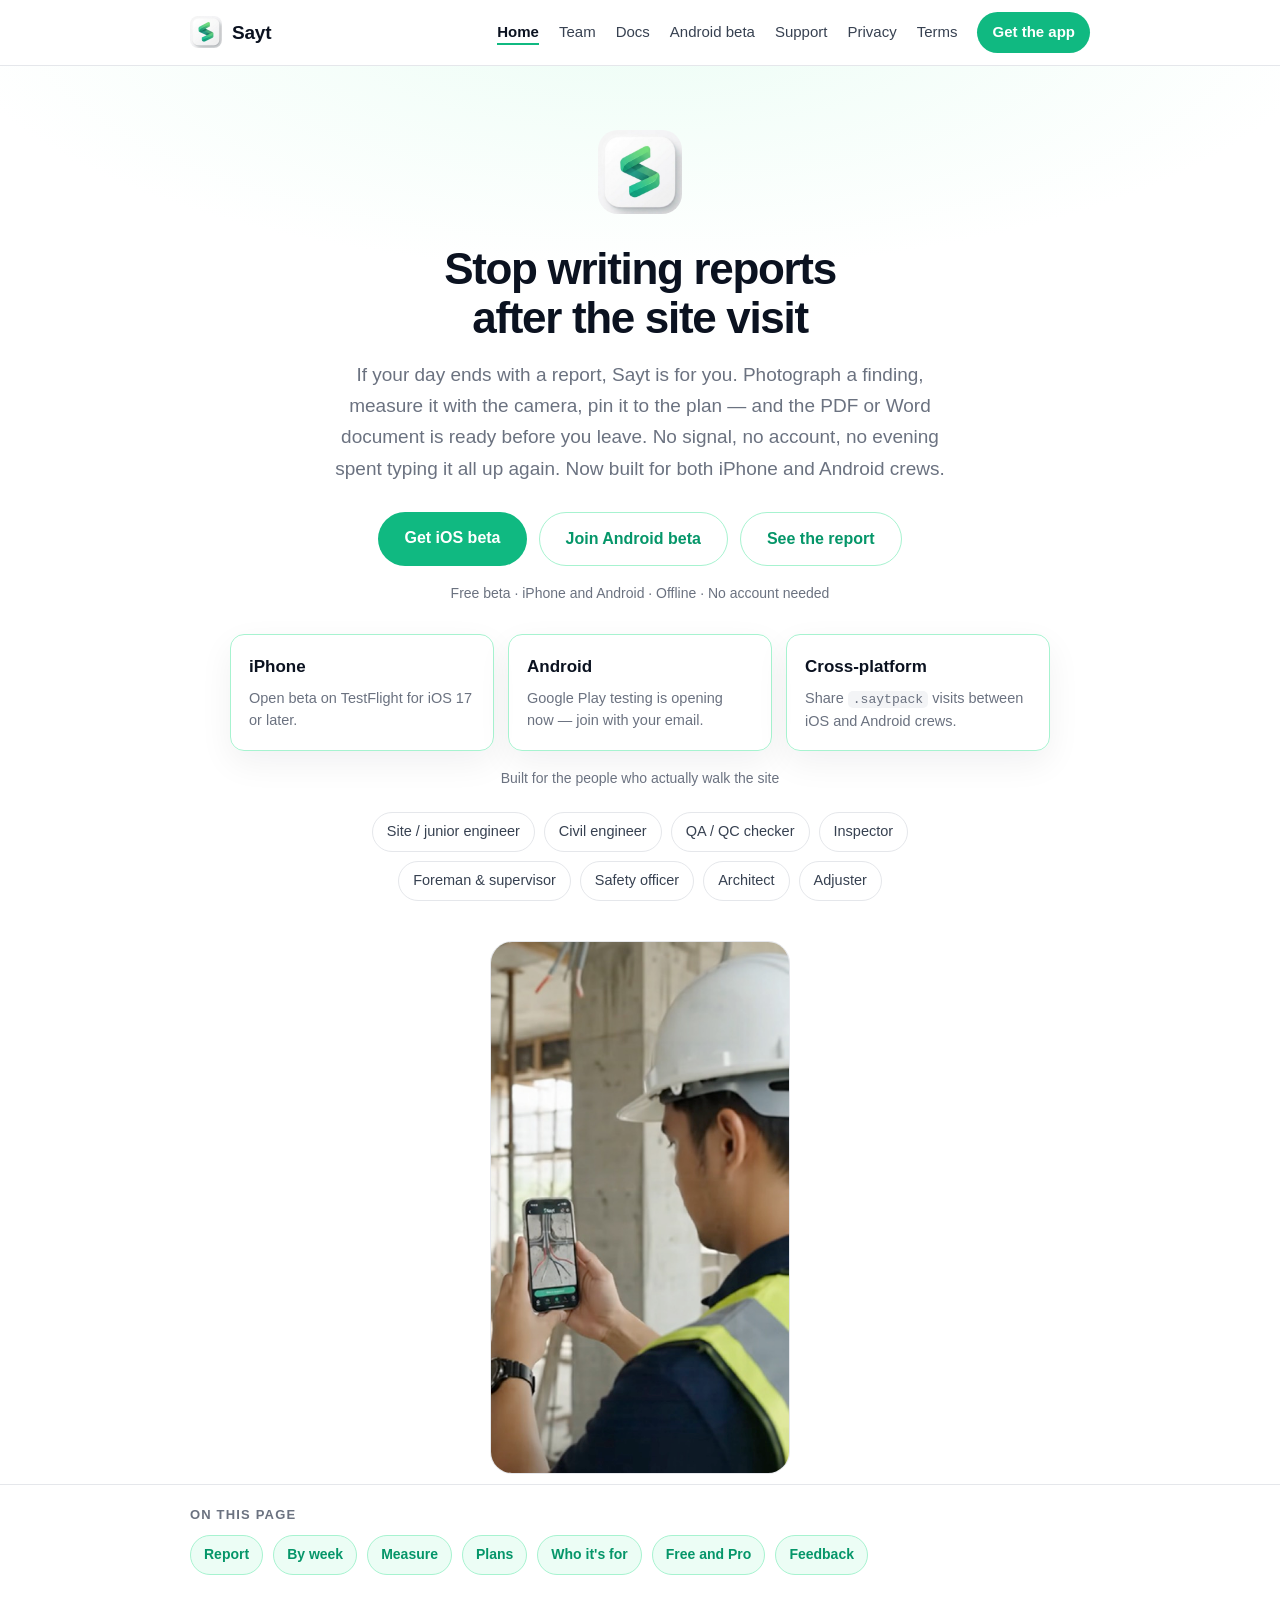
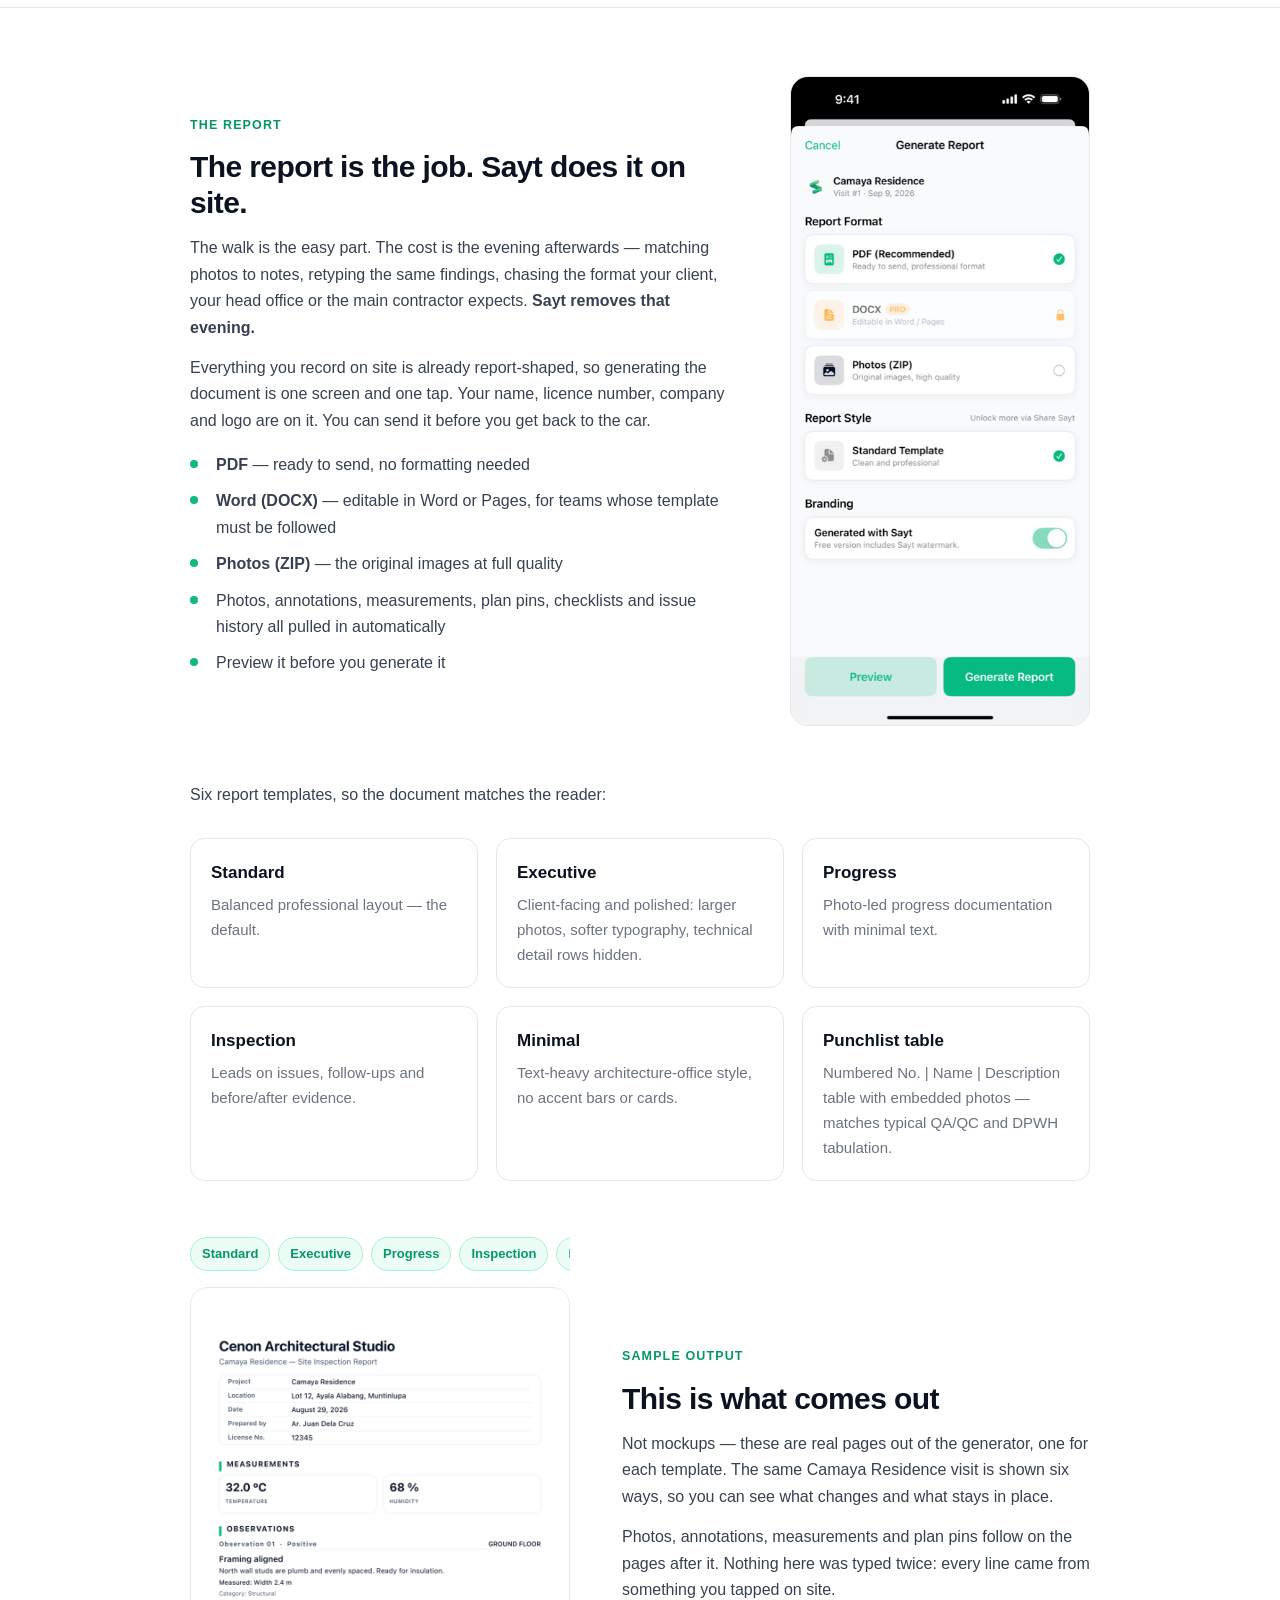
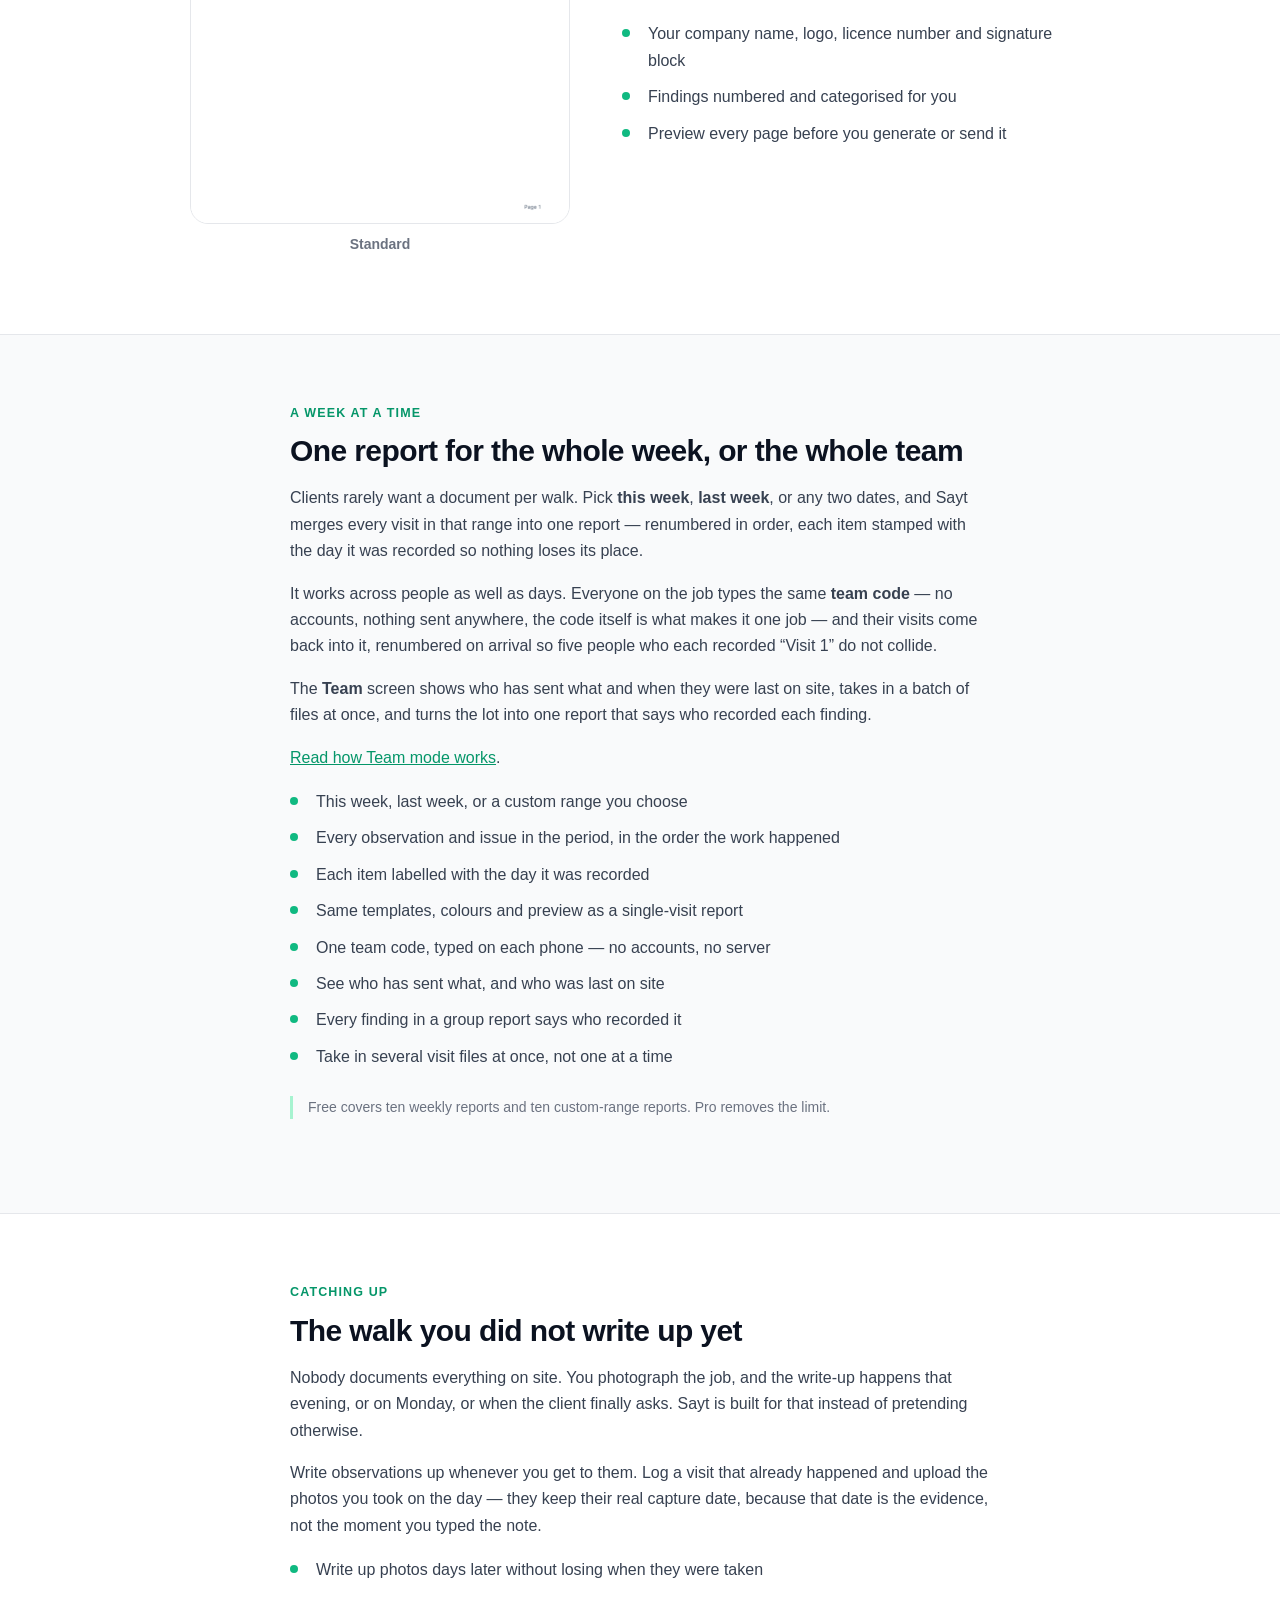
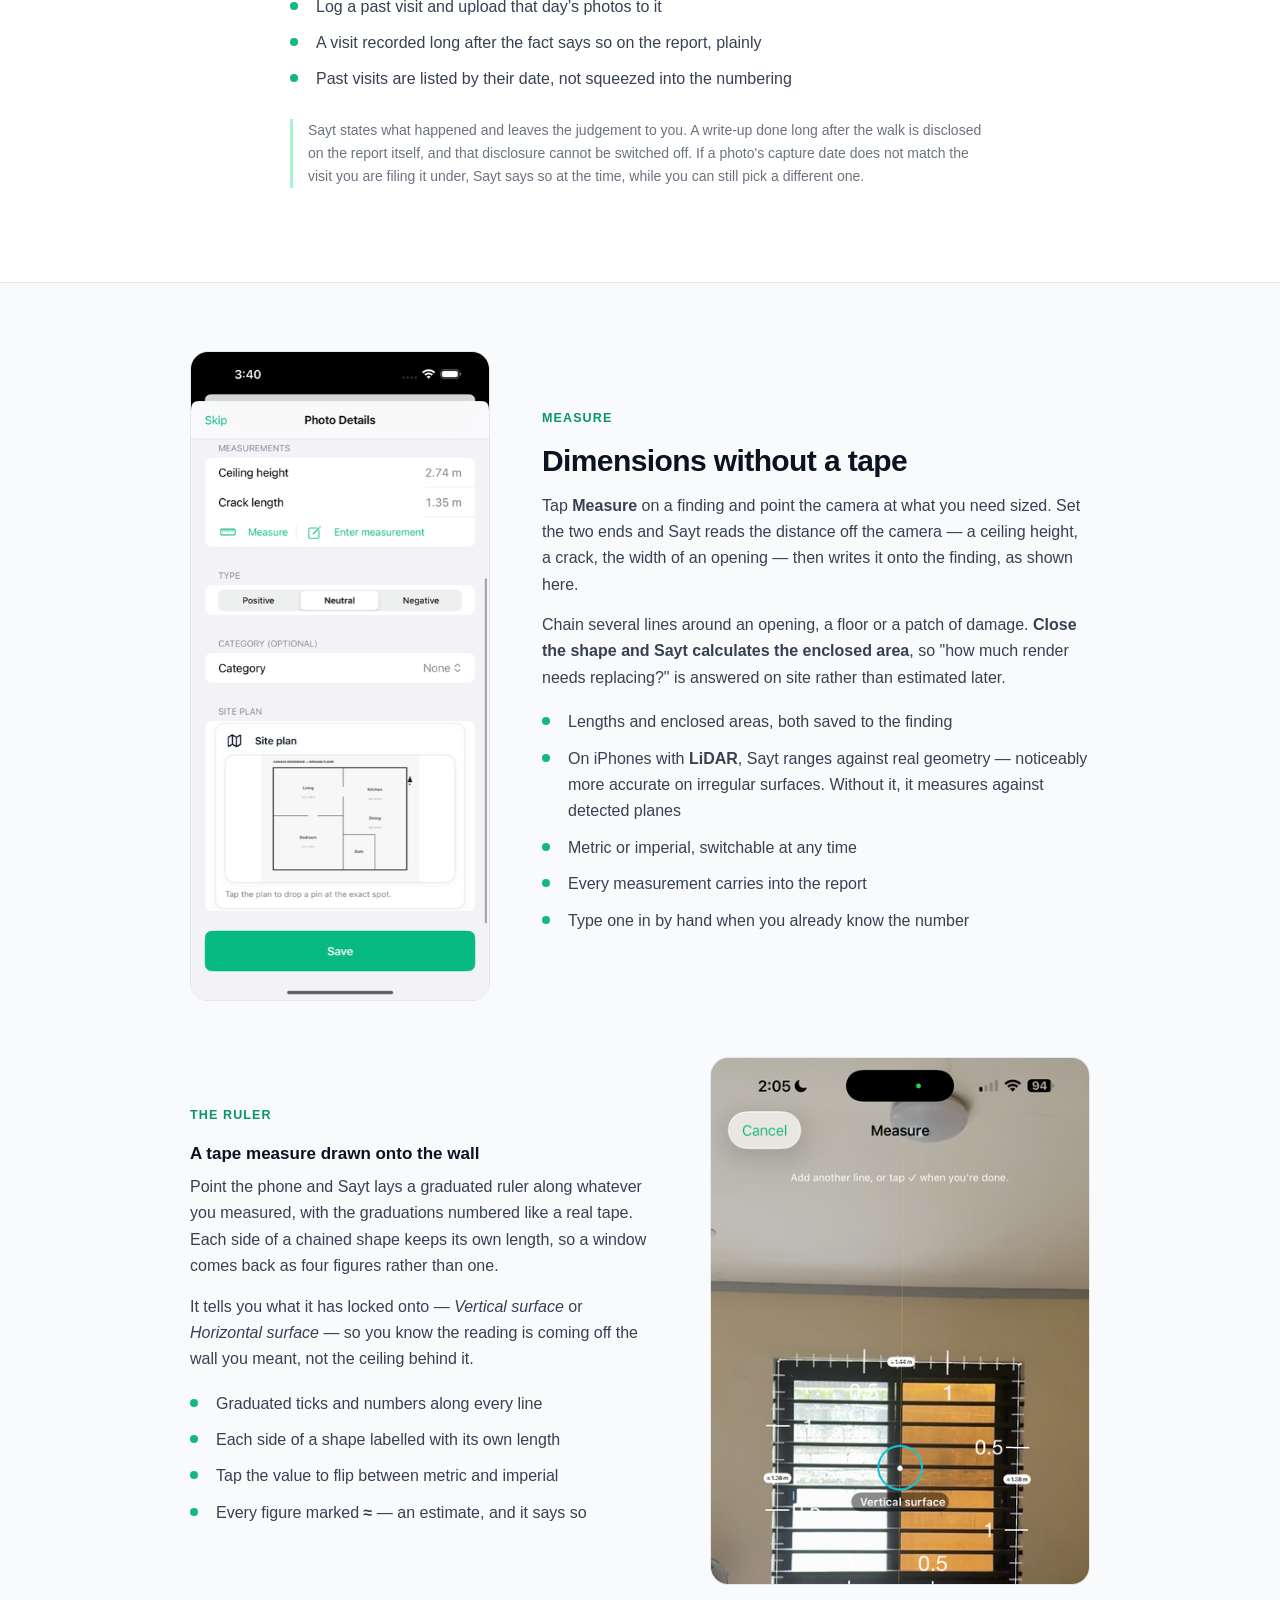
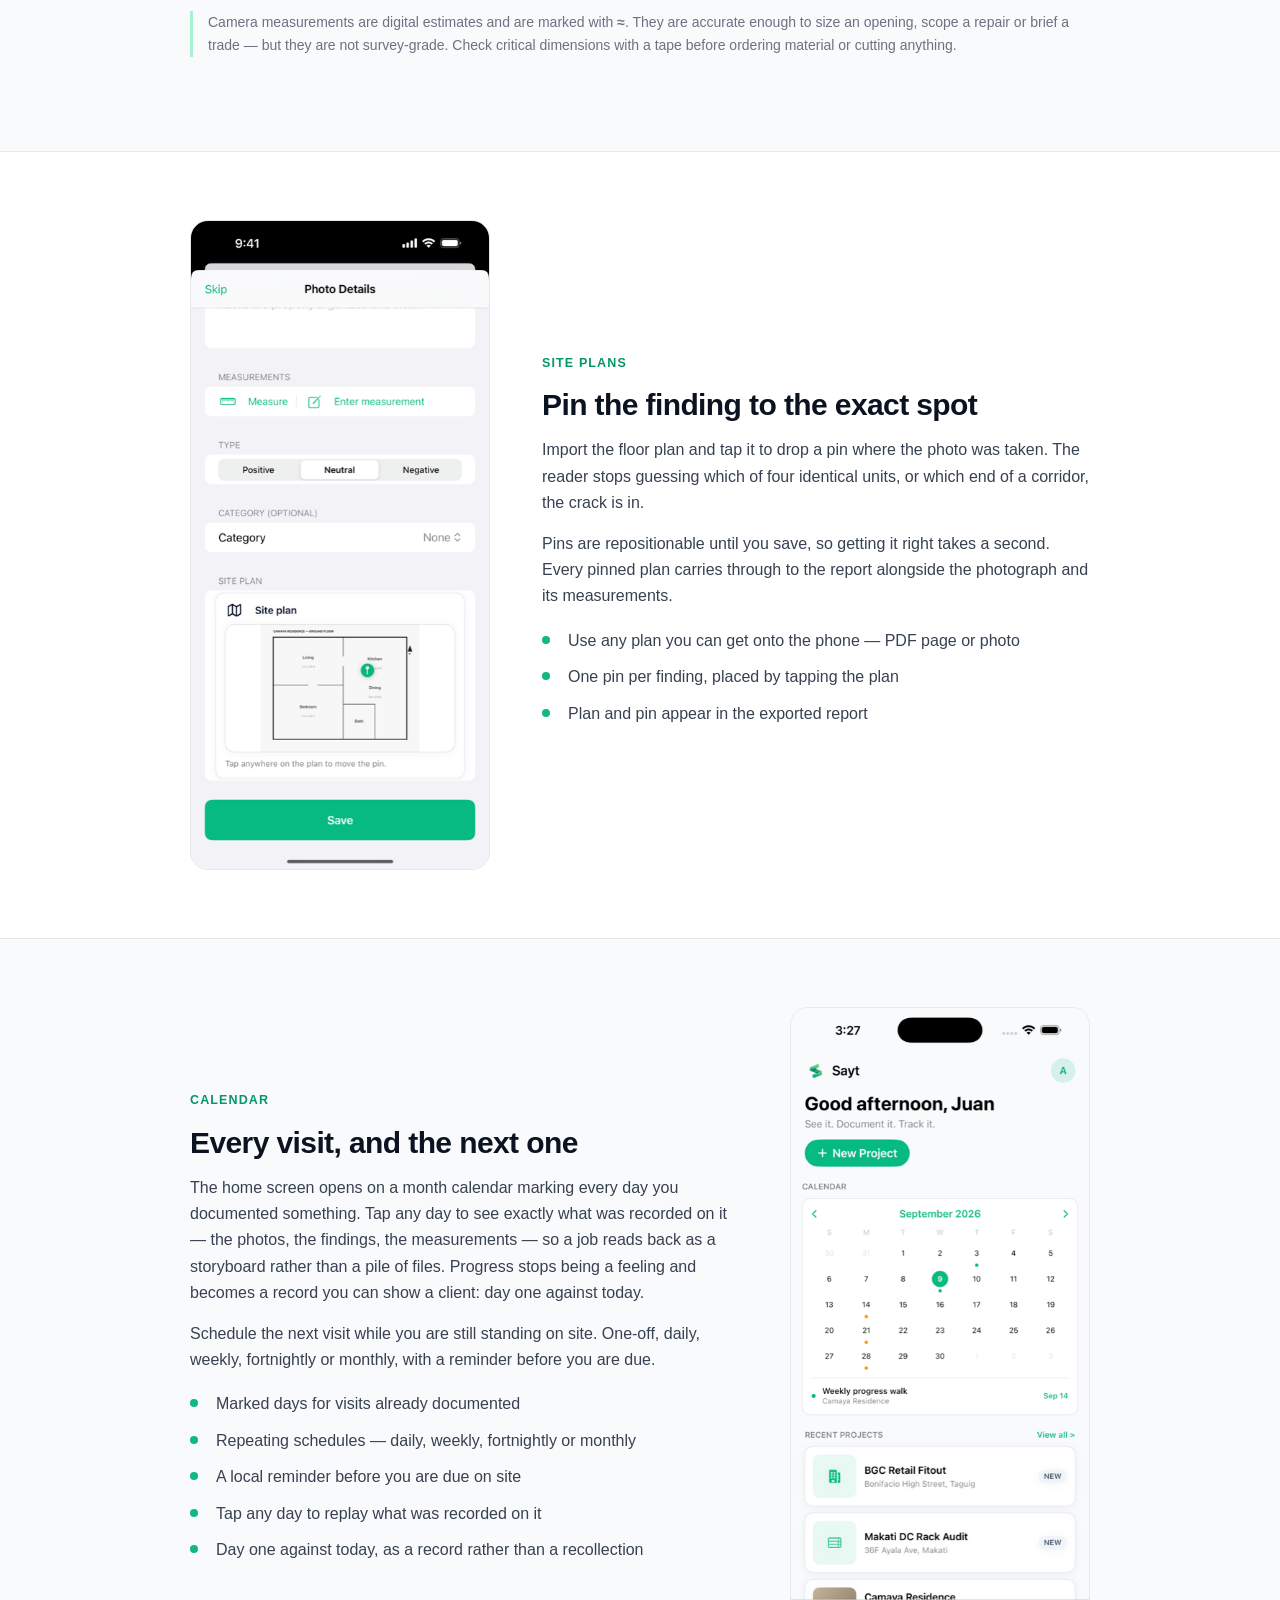
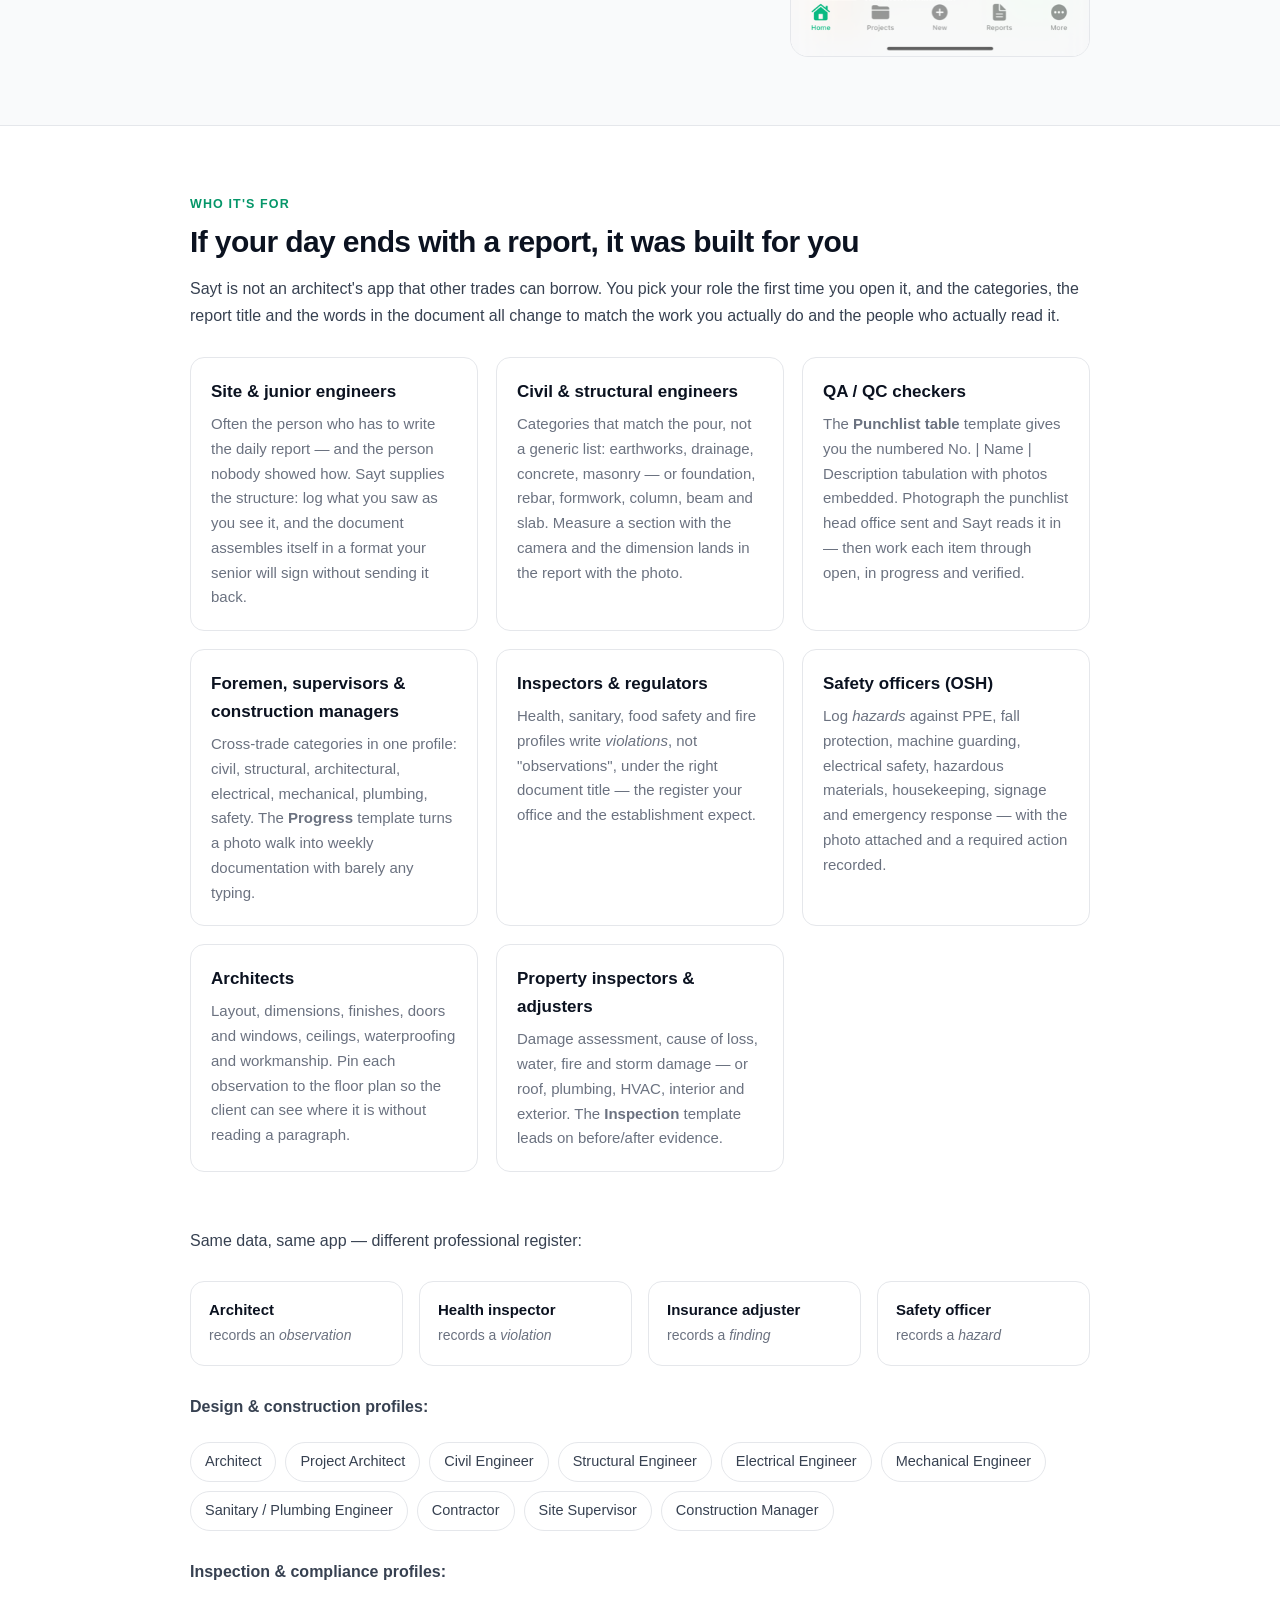
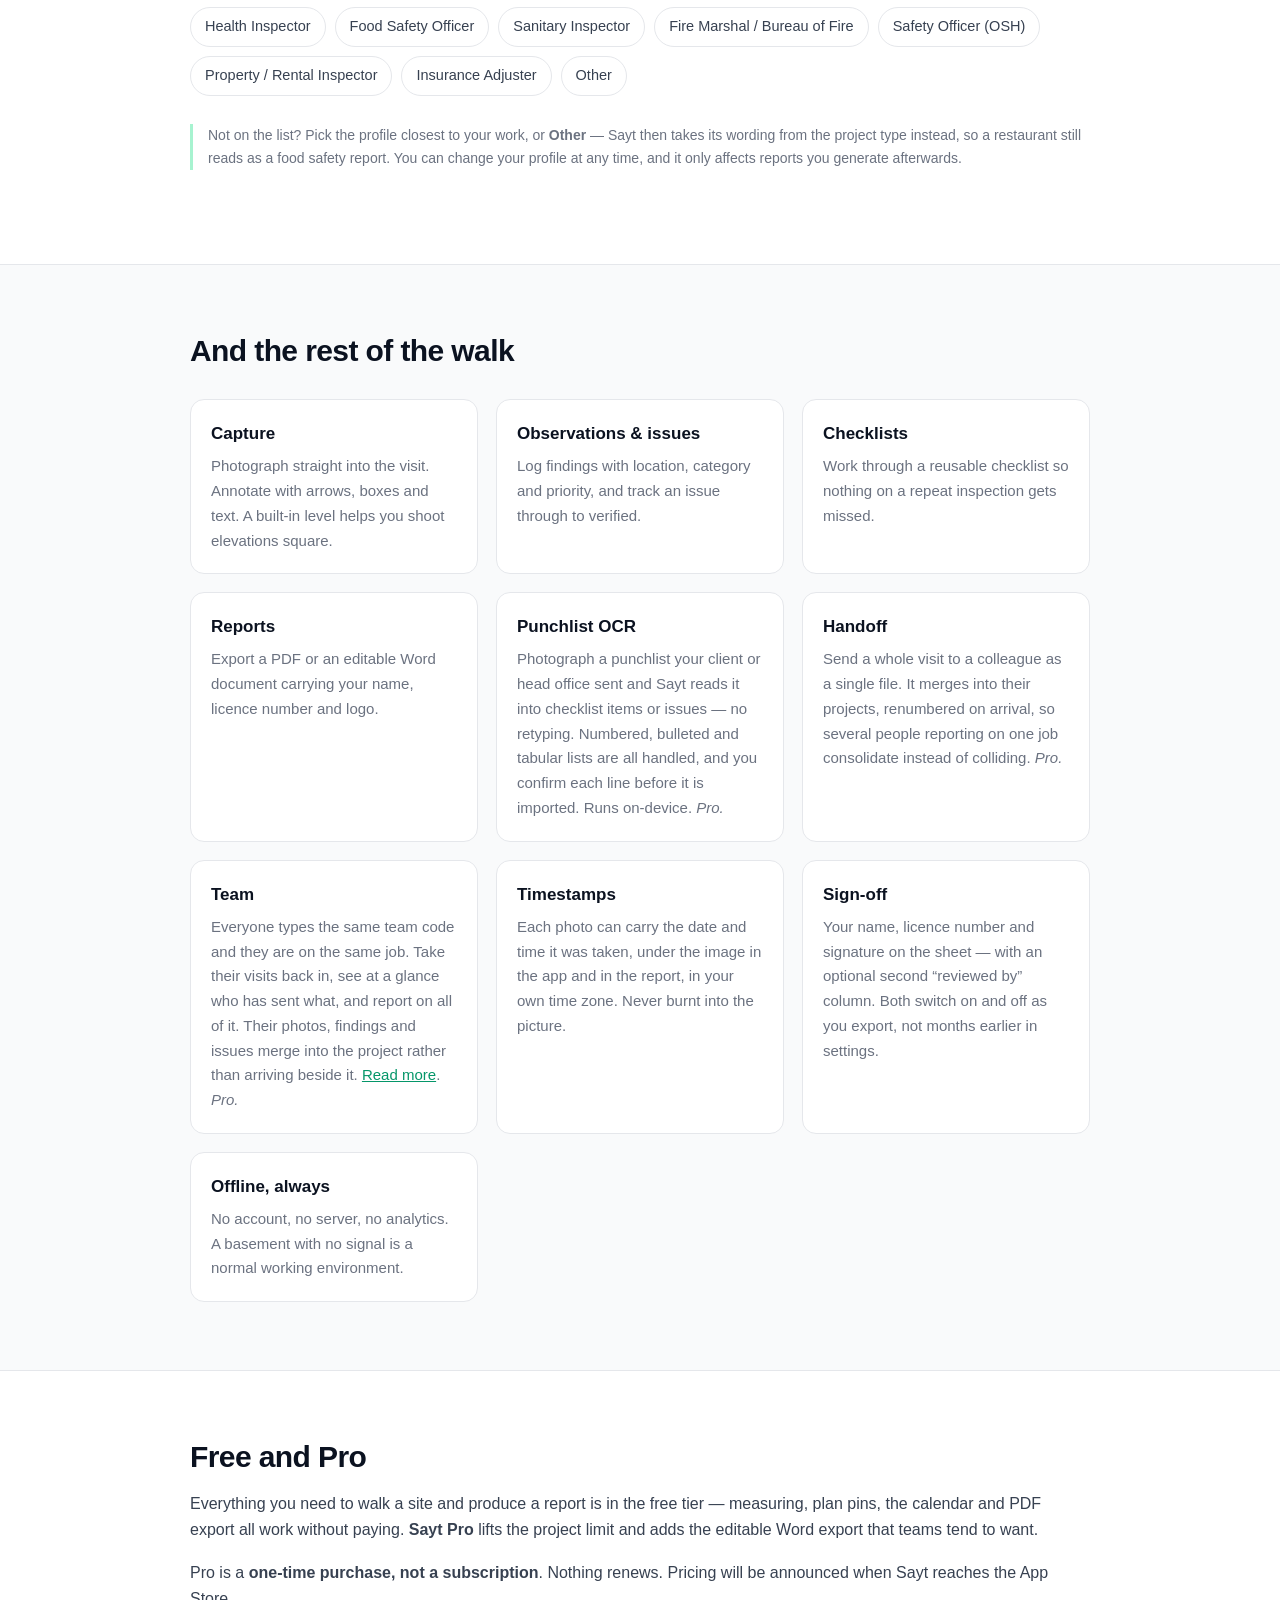
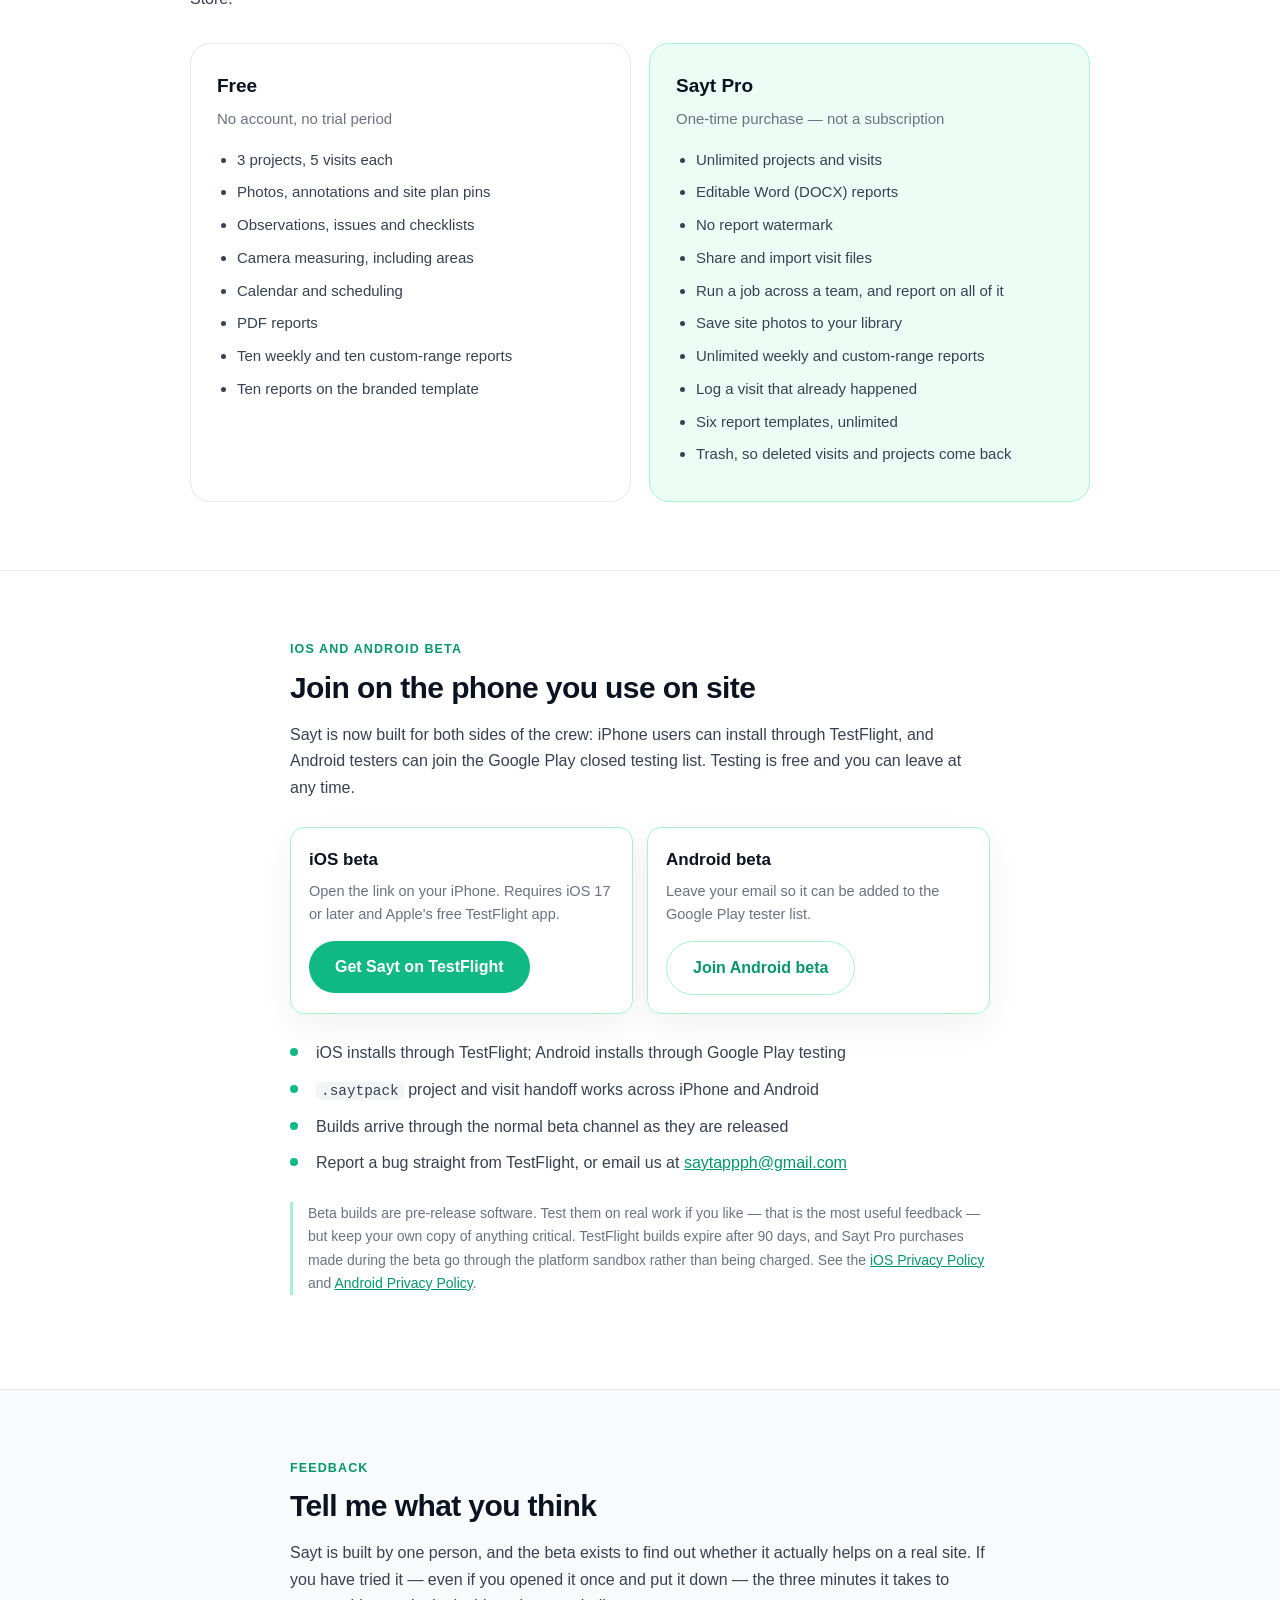
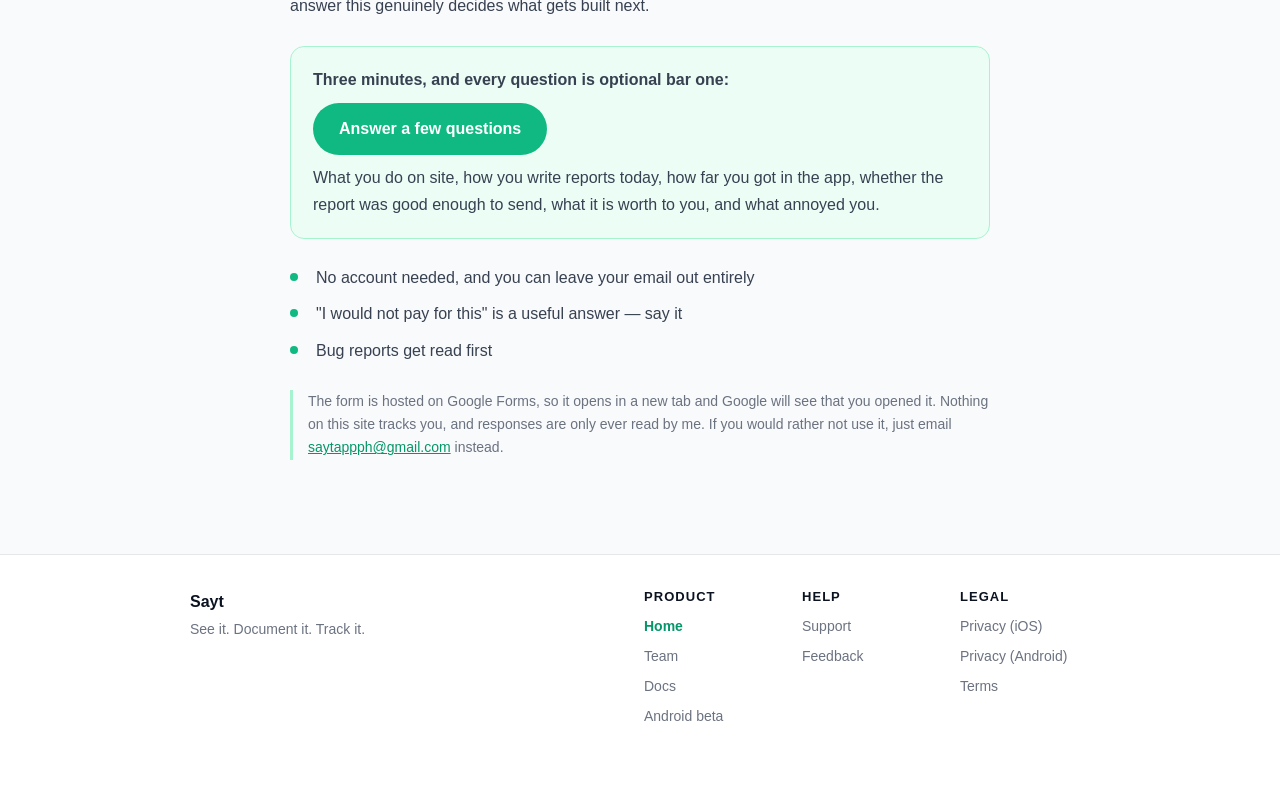
==== commit d1b1bfb0: "Correct Play testing wording on beta pages The signup flow is wired to an internal test, not a close" ====
--- a/index.html
+++ b/index.html
@@ -155,7 +155,7 @@
       </div>
       <div class="platform-card">
         <strong>Android</strong>
-        <span>Closed Google Play testing is opening now — join with your email.</span>
+        <span>Google Play testing is opening now — join with your email.</span>
       </div>
       <div class="platform-card">
         <strong>Cross-platform</strong>
@@ -747,7 +747,7 @@
       </div>
       <div class="platform-card">
         <strong>Android beta</strong>
-        <span>Leave your email so it can be added to the Google Play closed-testing list.</span>
+        <span>Leave your email so it can be added to the Google Play tester list.</span>
         <a class="btn ghost" href="android-beta.html">Join Android beta</a>
       </div>
     </div>
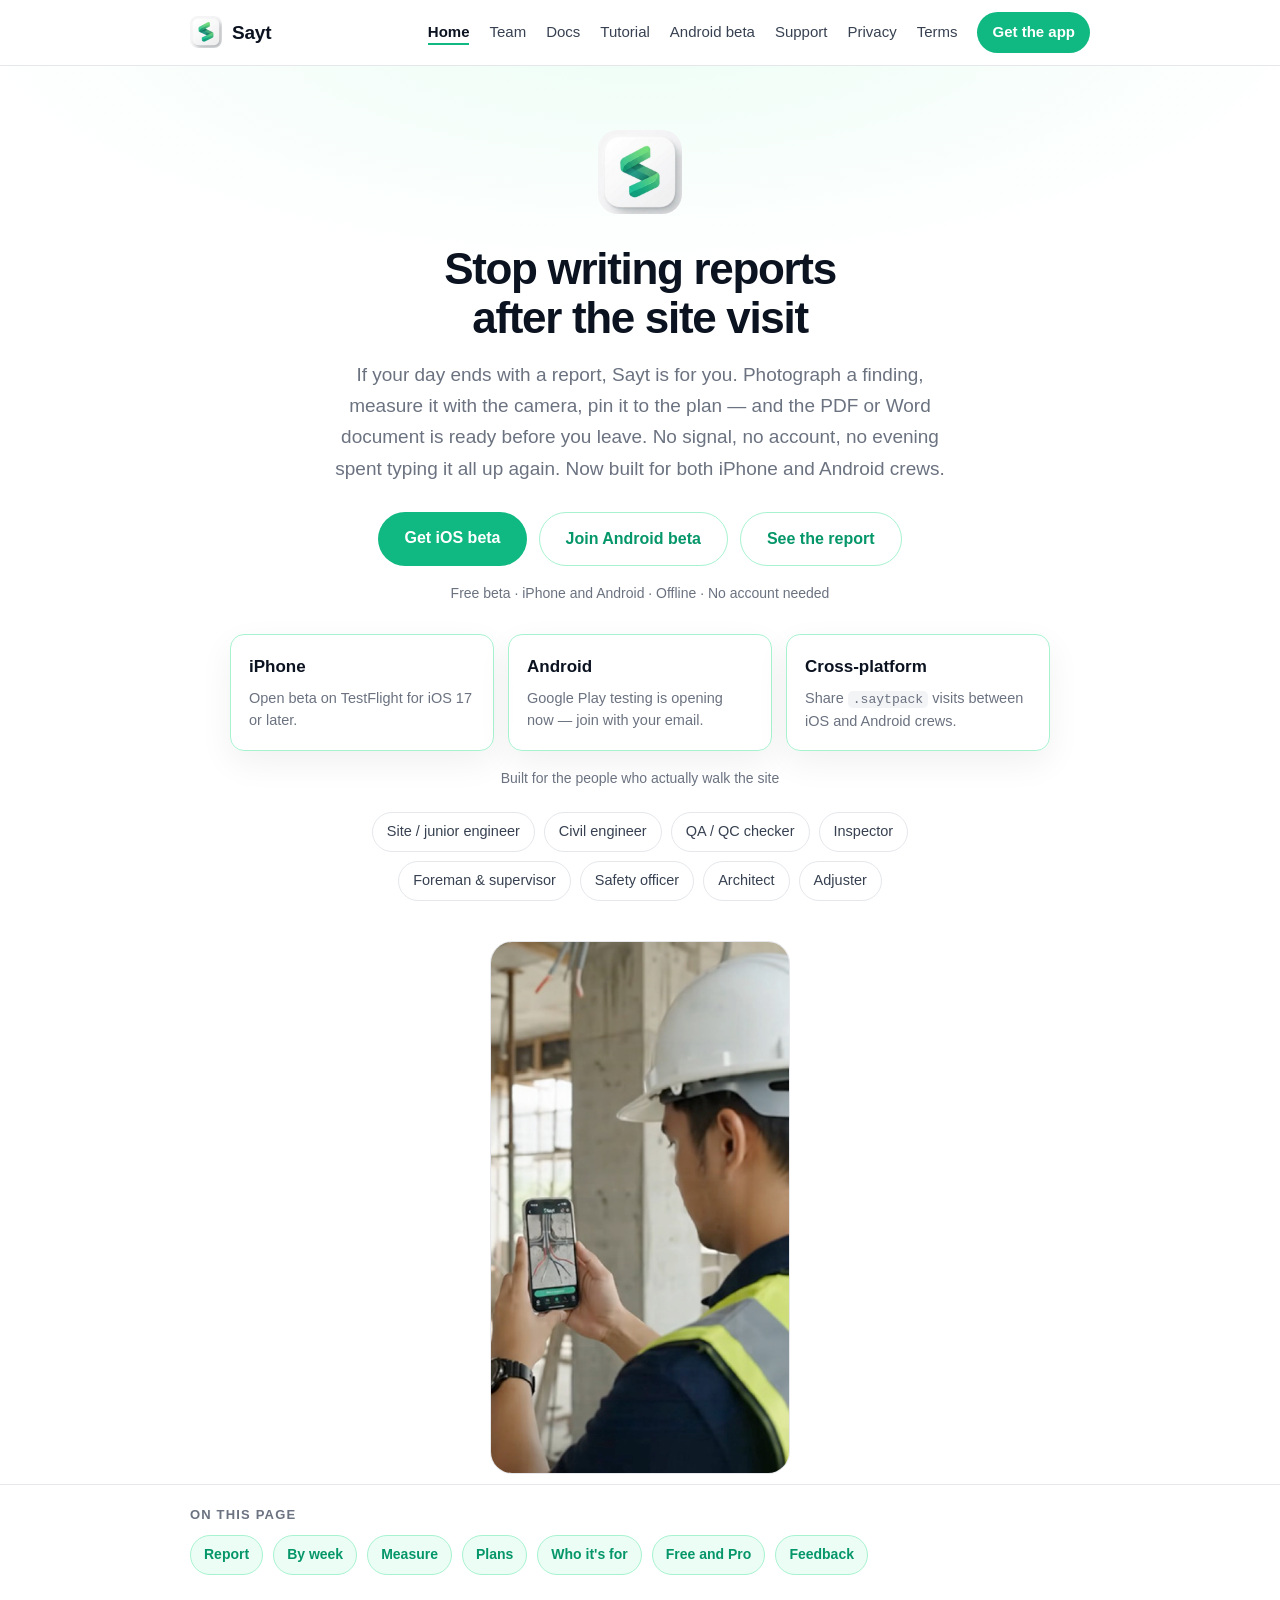
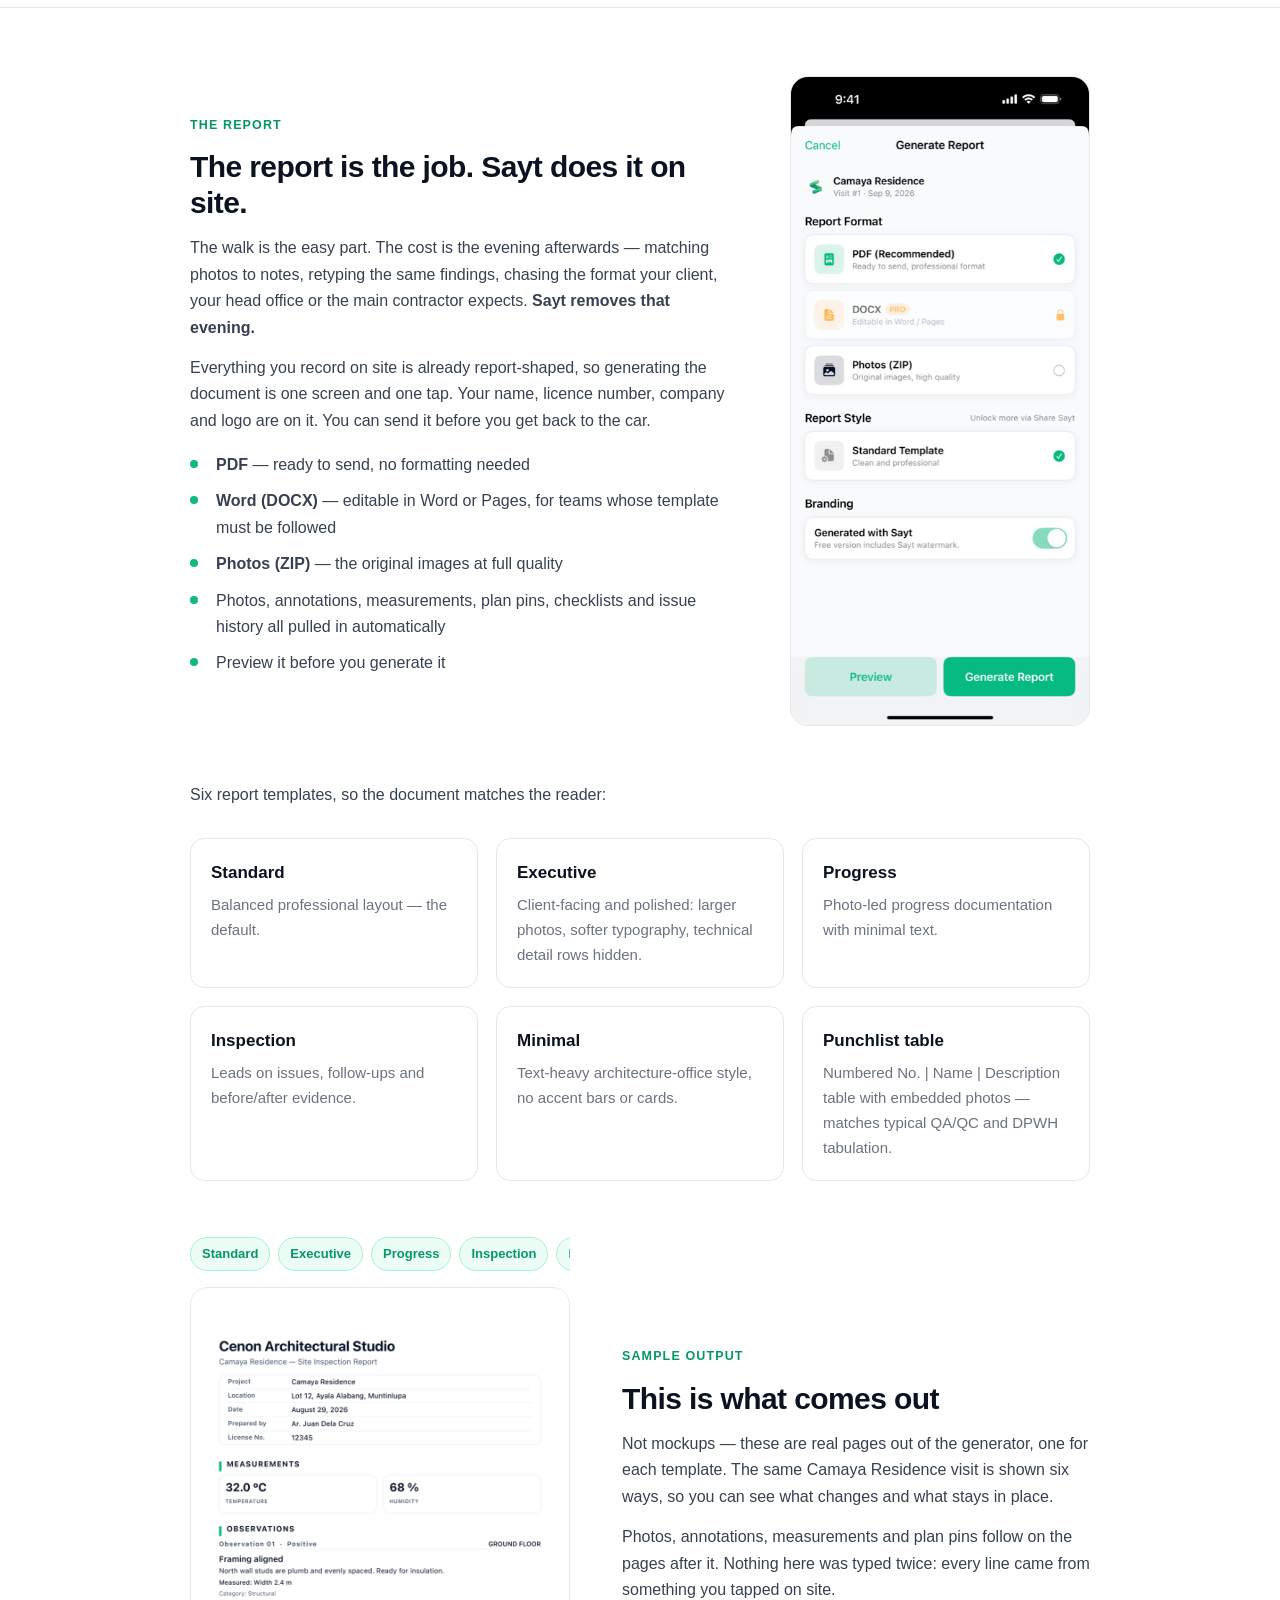
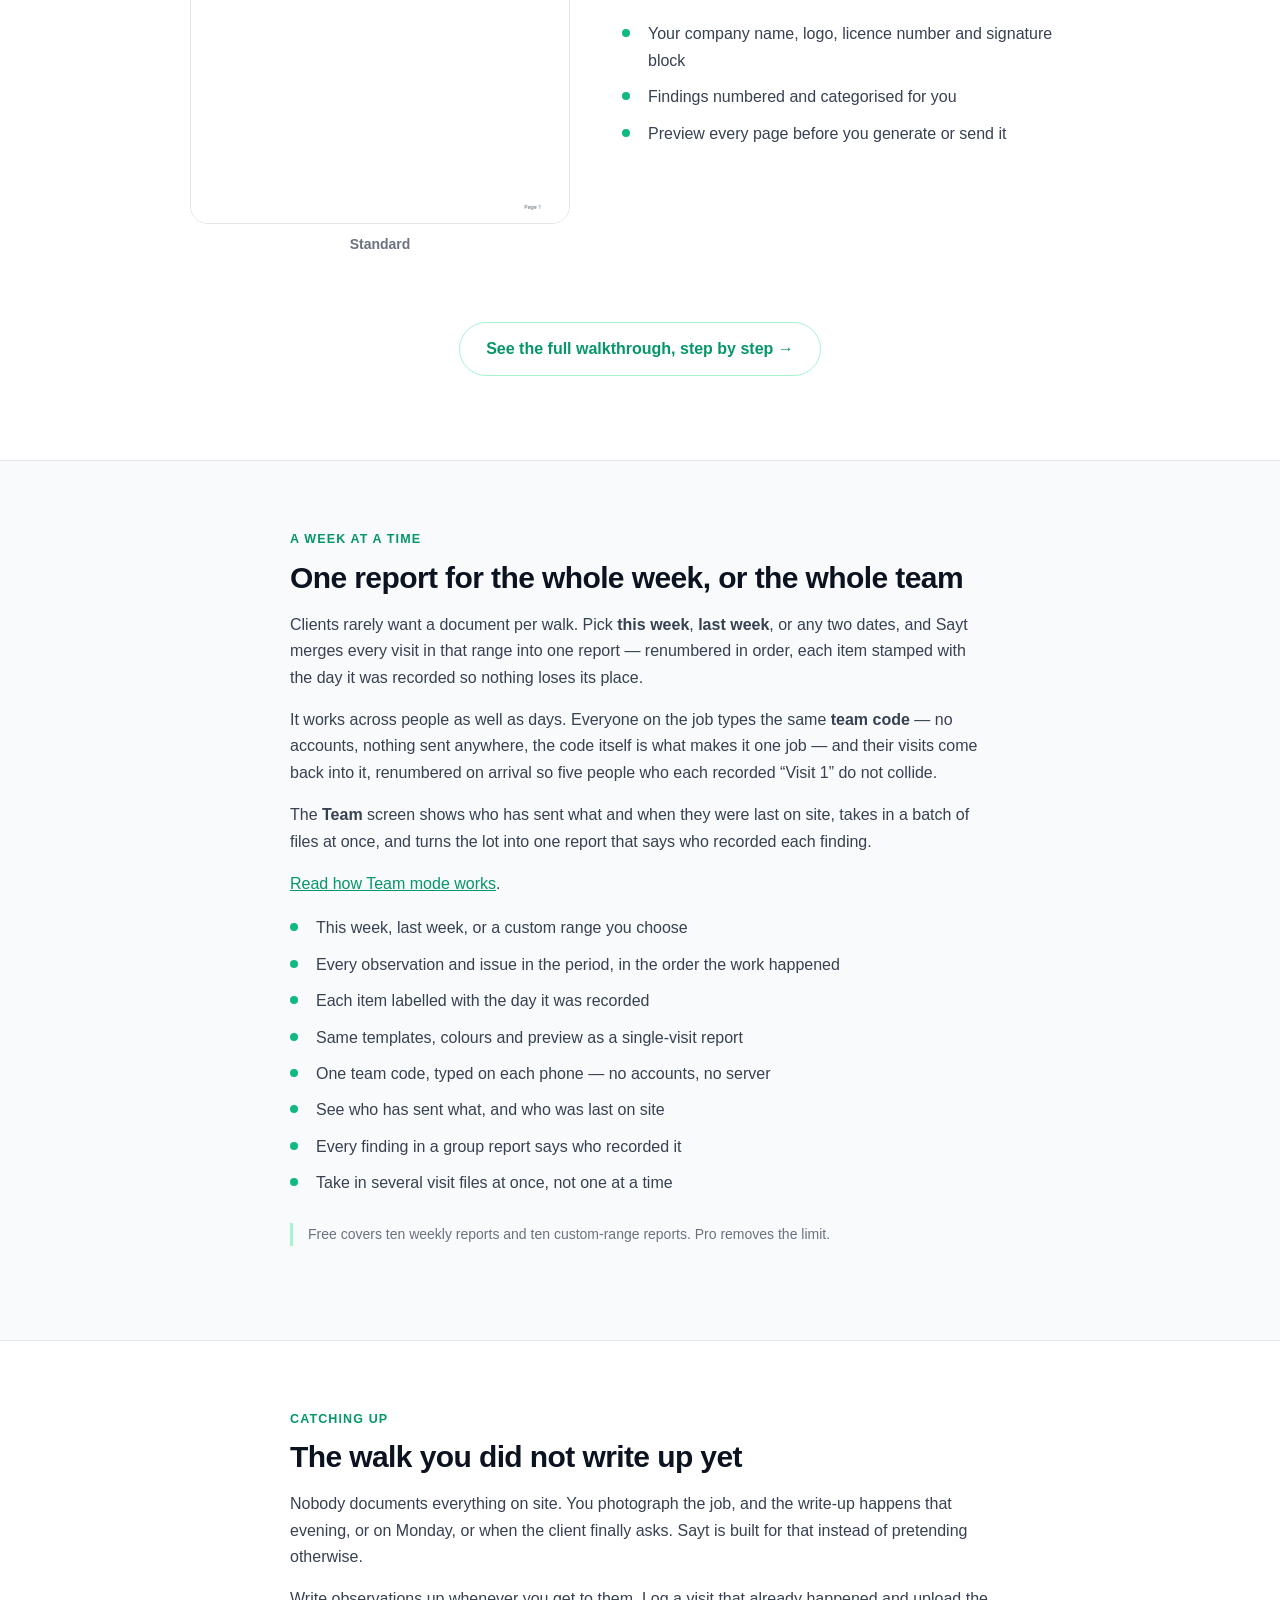
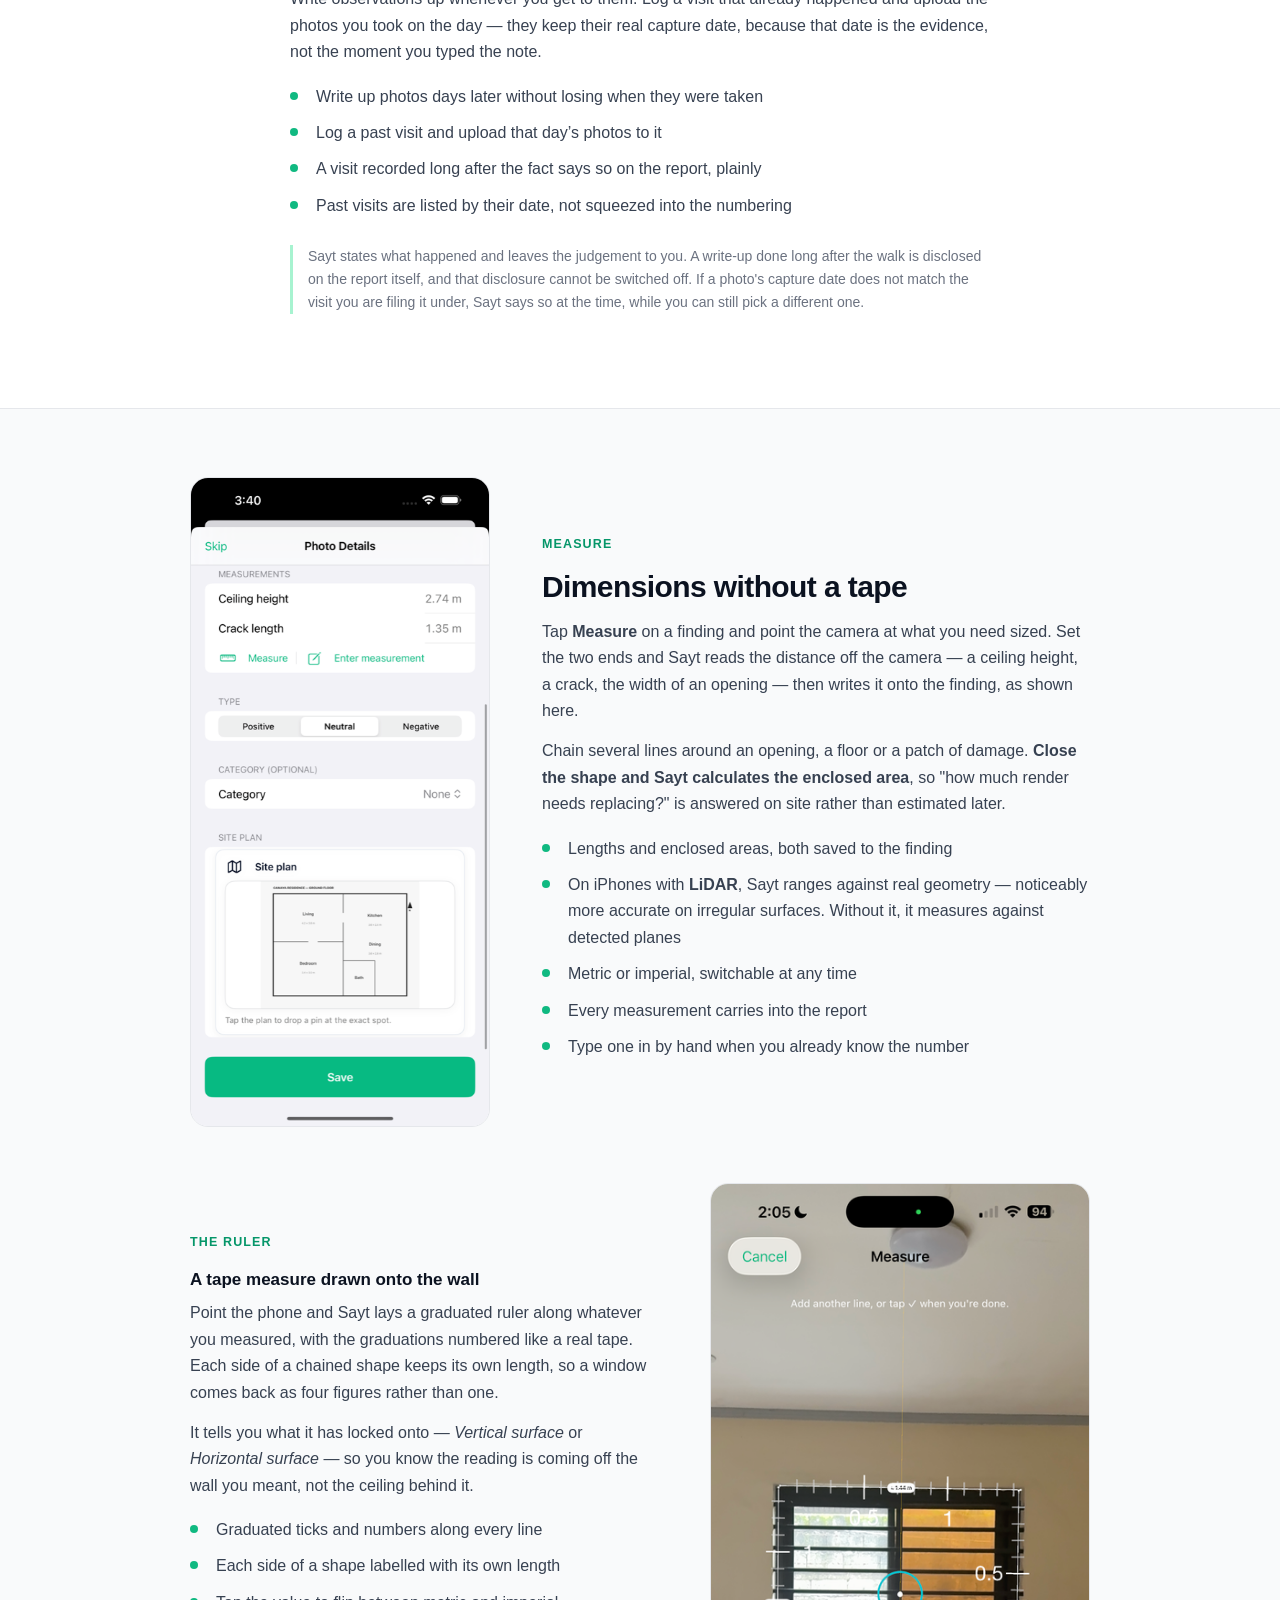
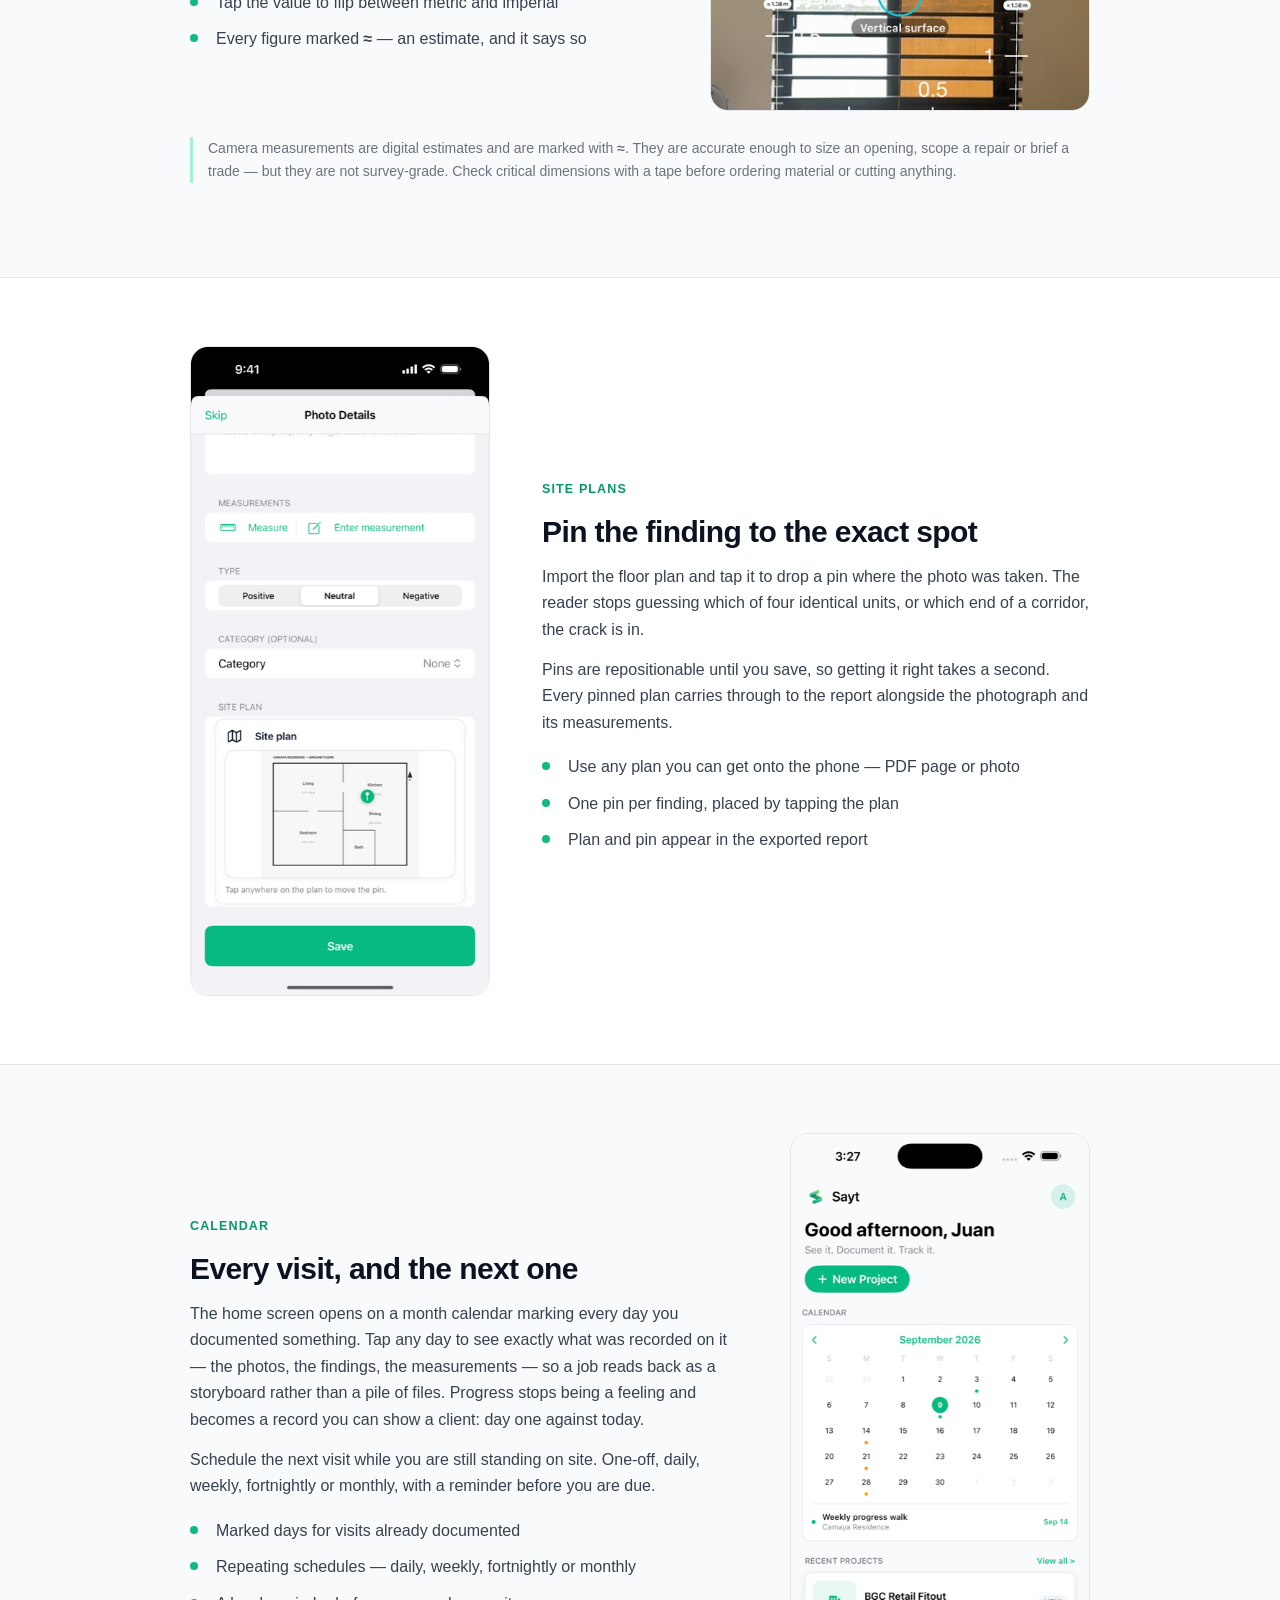
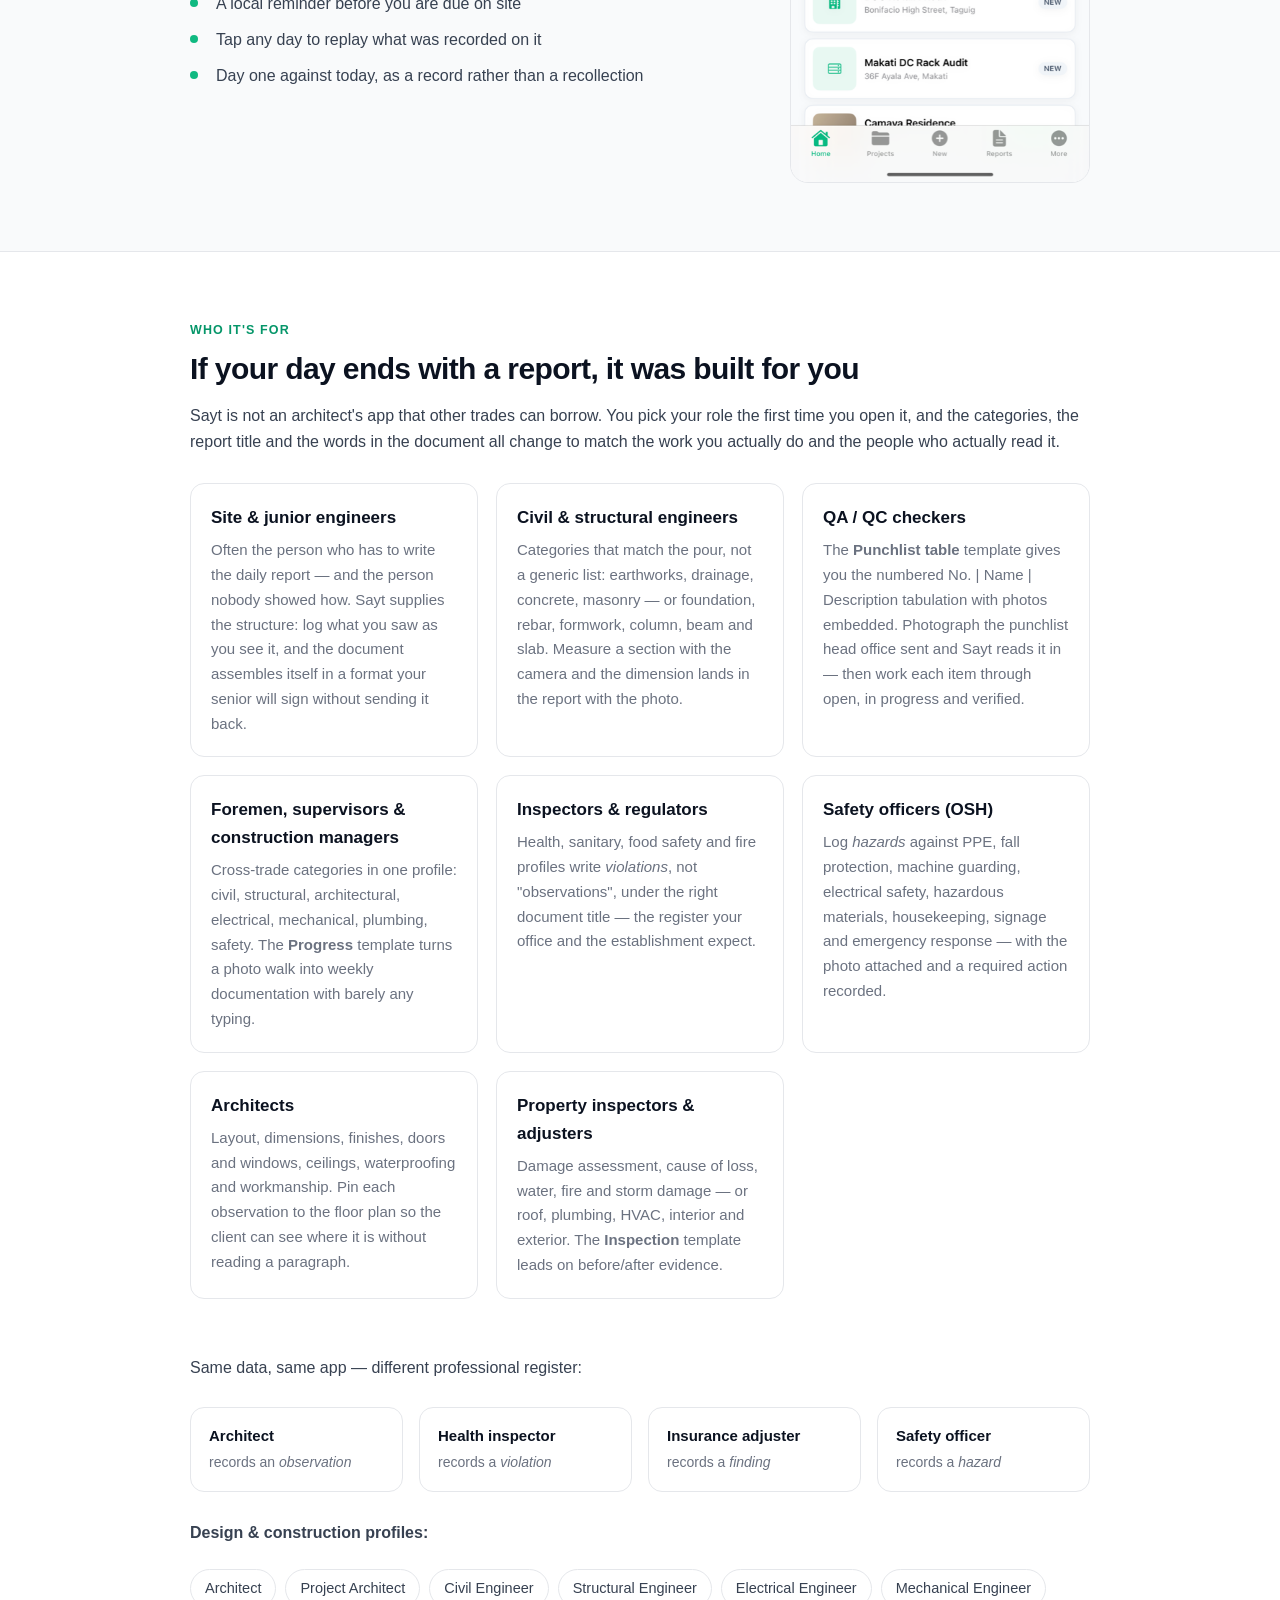
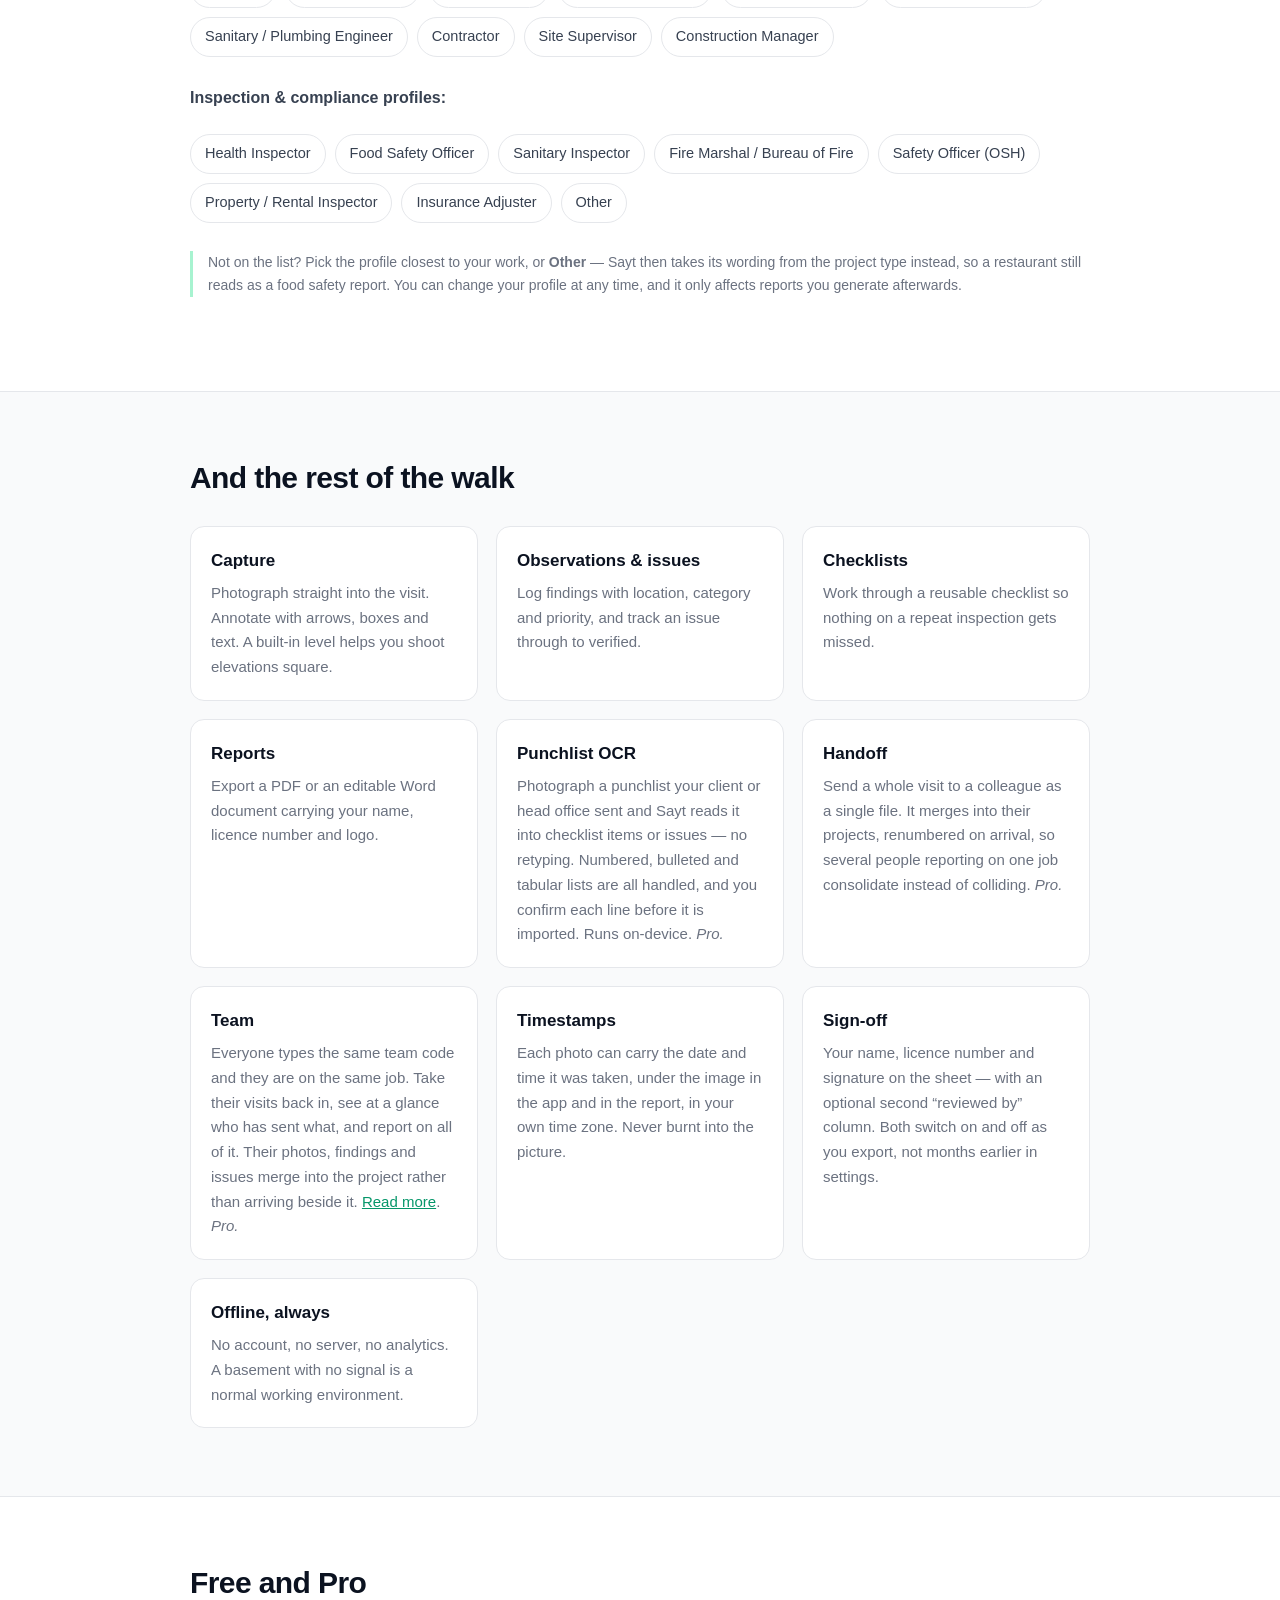
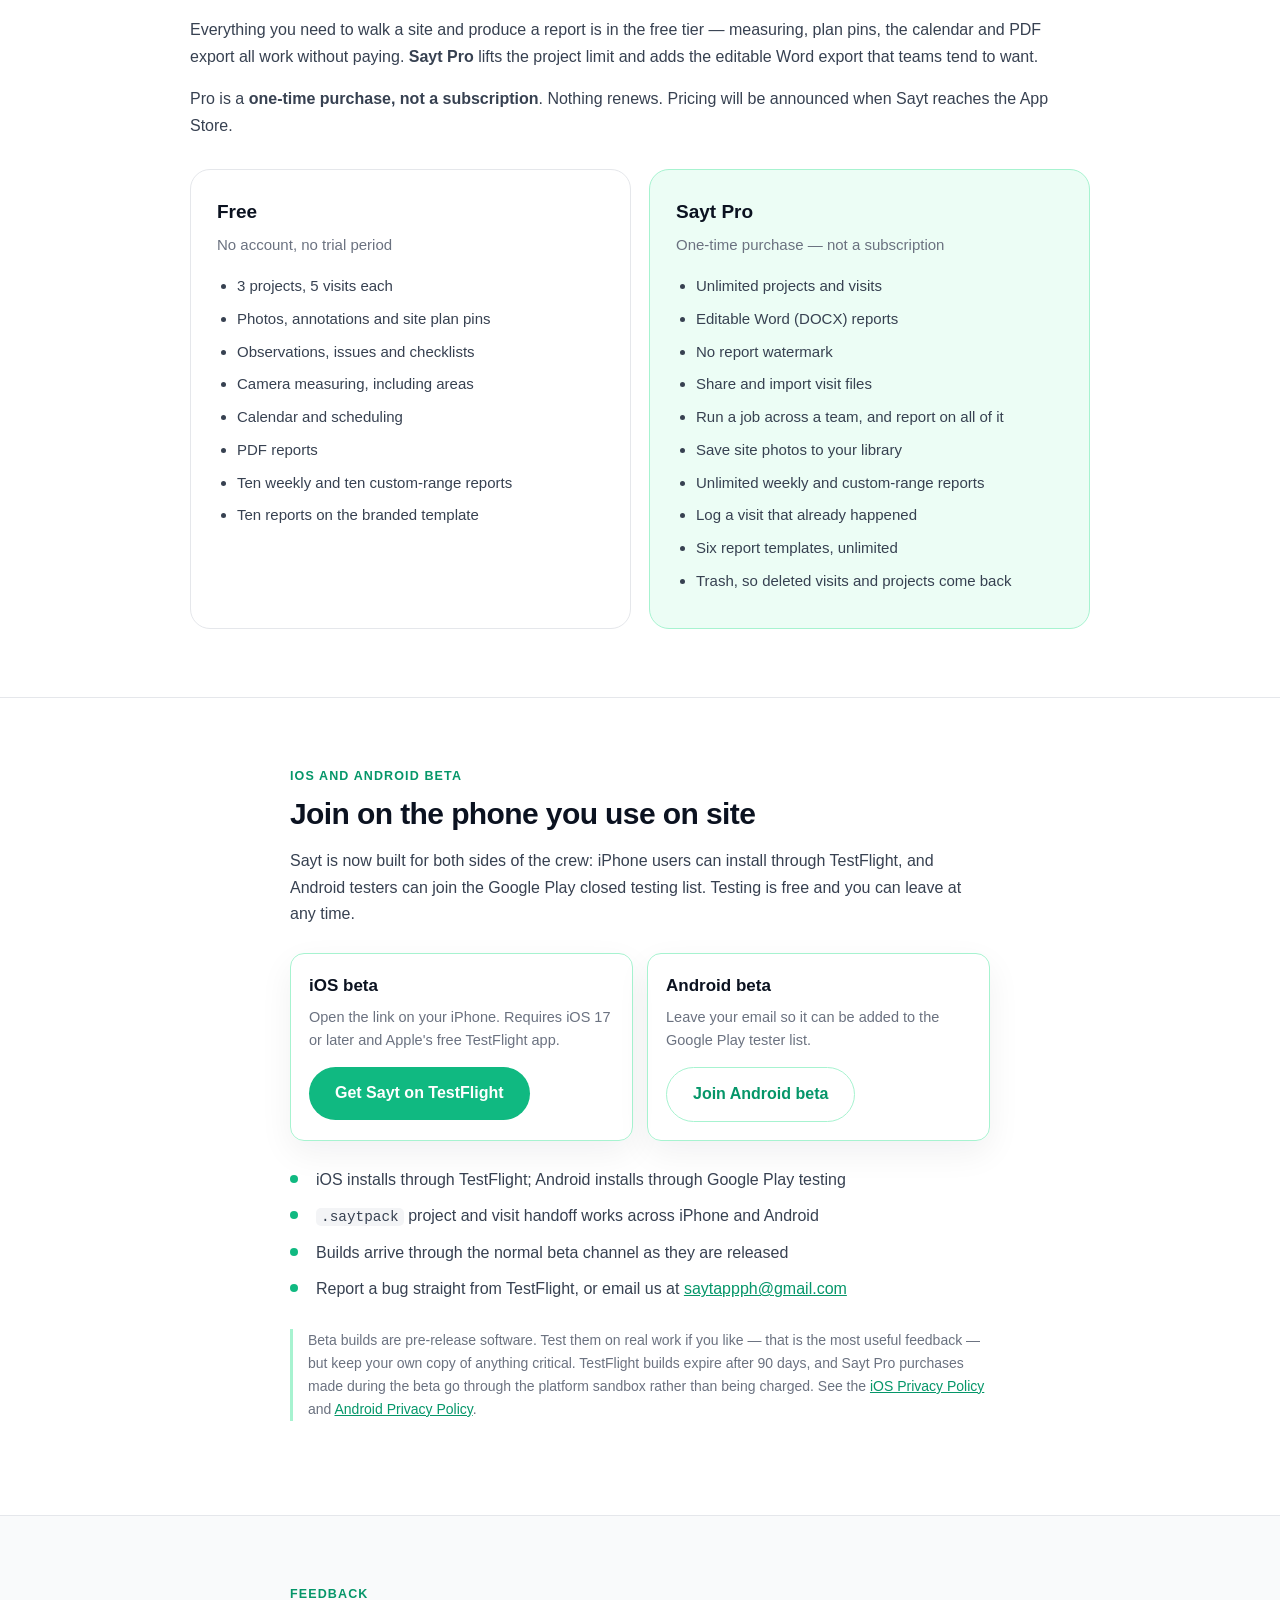
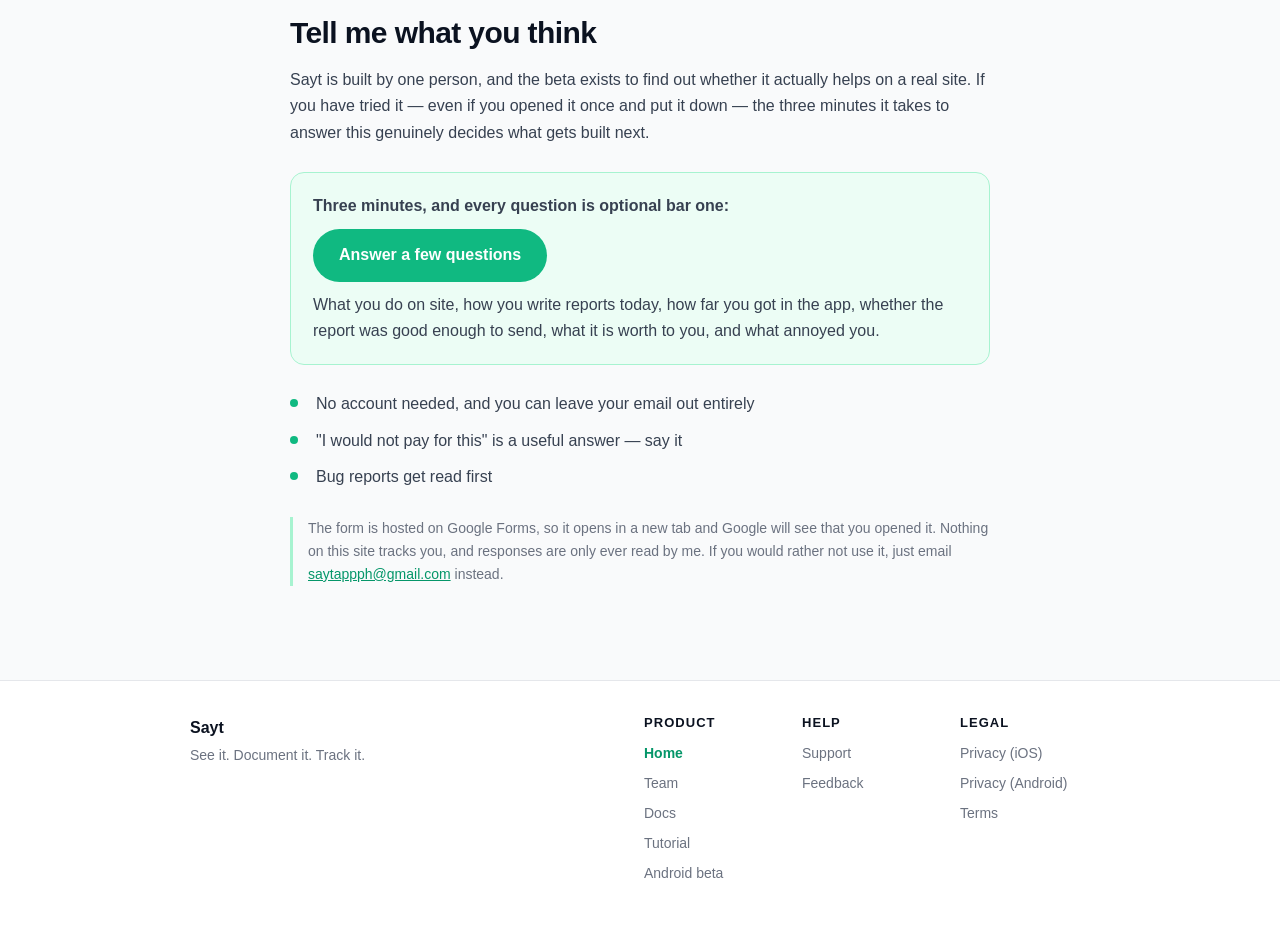
==== commit 047d8d88: "Add a step-by-step tutorial page New tutorial.html walks through a full site visit using the real sc" ====
--- a/index.html
+++ b/index.html
@@ -110,6 +110,7 @@
         <a href="index.html" aria-current="page">Home</a>
         <a href="team.html">Team</a>
         <a href="docs.html">Docs</a>
+        <a href="tutorial.html">Tutorial</a>
           <a href="android-beta.html">Android beta</a>
         <a href="support.html">Support</a>
         <a href="privacy.html">Privacy</a>
@@ -122,6 +123,7 @@
           <a href="index.html" aria-current="page">Home</a>
           <a href="team.html">Team</a>
           <a href="docs.html">Docs</a>
+          <a href="tutorial.html">Tutorial</a>
           <a href="android-beta.html">Android beta</a>
           <a href="support.html">Support</a>
           <a href="privacy.html">Privacy</a>
@@ -319,6 +321,8 @@
         </div>
       </div>
     </div>
+
+    <p class="mt-l center"><a class="btn ghost" href="tutorial.html">See the full walkthrough, step by step →</a></p>
   </div>
 </section>
 
@@ -814,6 +818,7 @@
           <a href="index.html" aria-current="page">Home</a>
           <a href="team.html">Team</a>
           <a href="docs.html">Docs</a>
+          <a href="tutorial.html">Tutorial</a>
           <a href="android-beta.html">Android beta</a>
       </div>
       <div class="footer-group">
--- a/assets/style.css
+++ b/assets/style.css
@@ -341,7 +341,7 @@
 .row.flip .copy { order: 2; }
 .row.flip .shot { order: 1; }
 
-.row .shot img {
+.shot img {
   width: 100%;
   height: auto;
   display: block;
@@ -617,3 +617,5 @@
 .mt-s  { margin-top: 16px; }
 .mt-m  { margin-top: 28px; }
 .mt-l  { margin-top: 56px; }
+.center { text-align: center; }
+.center .ticks { text-align: left; display: inline-block; }
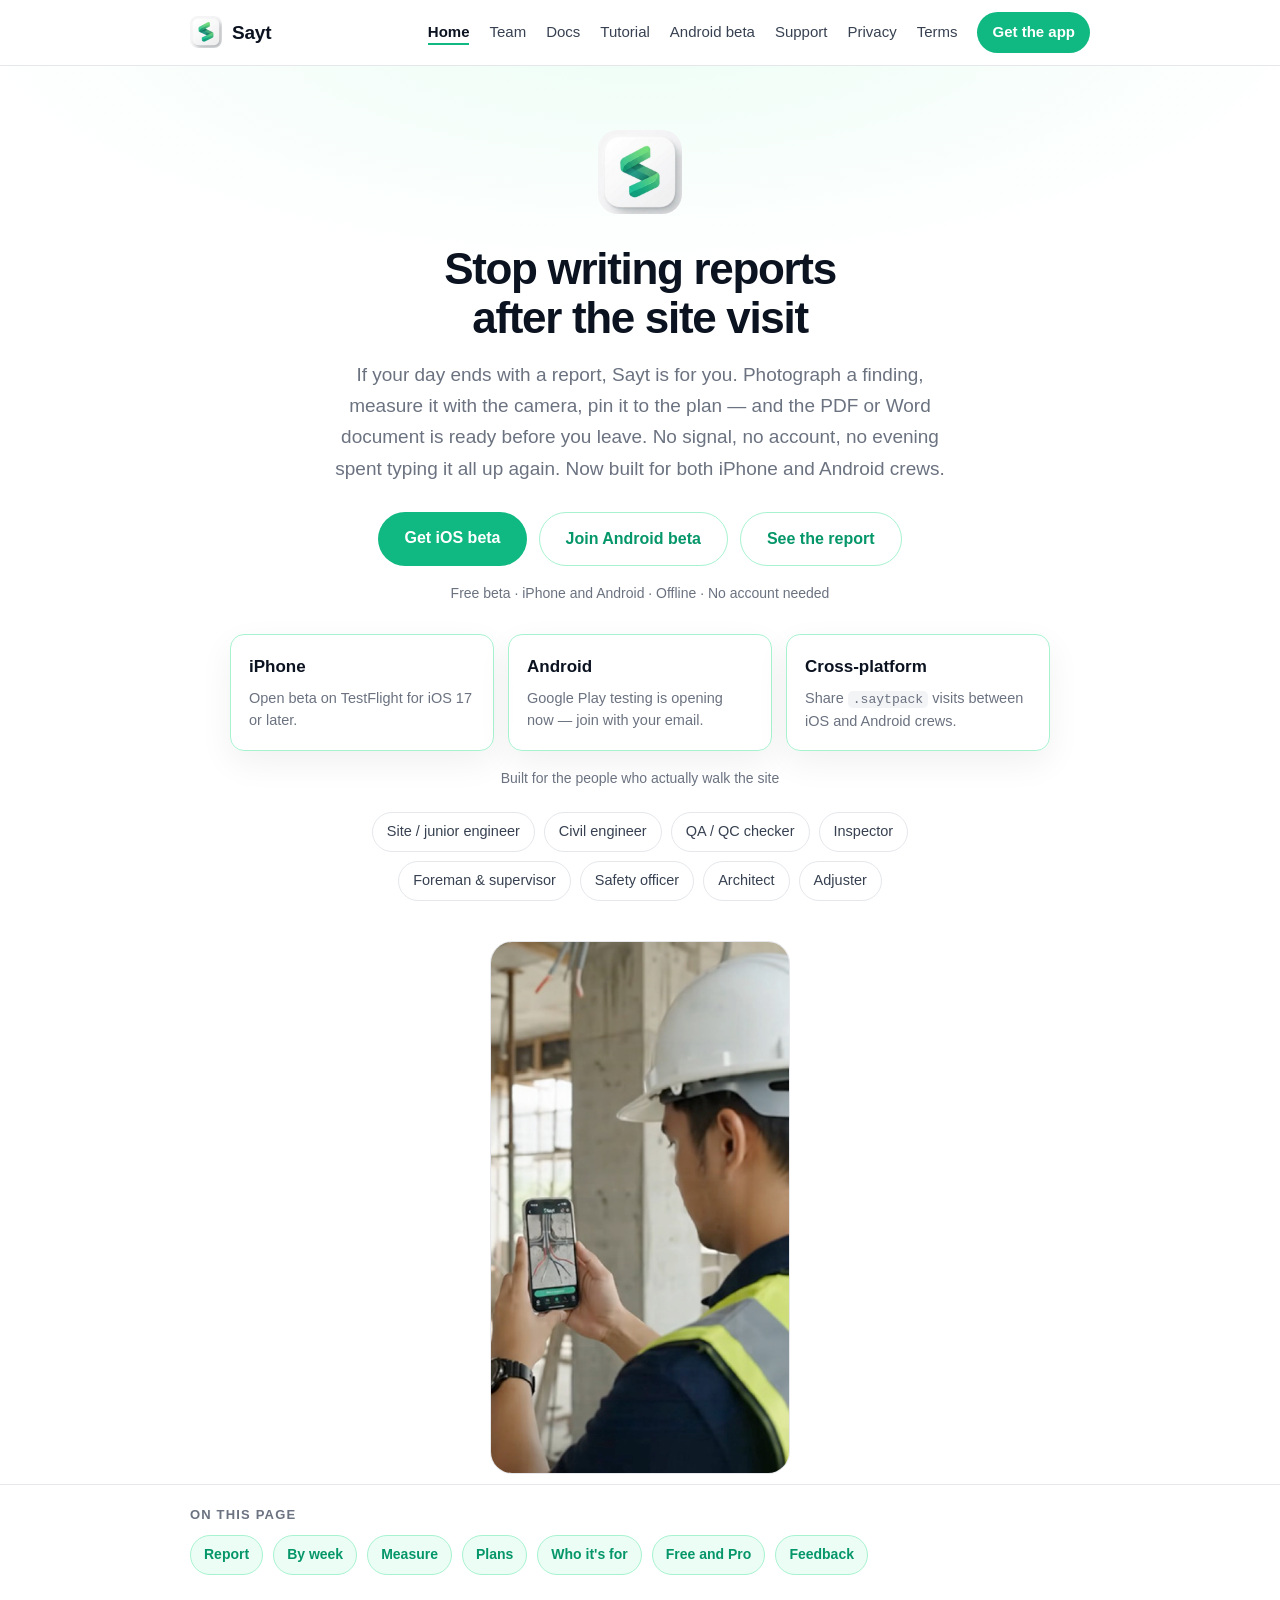
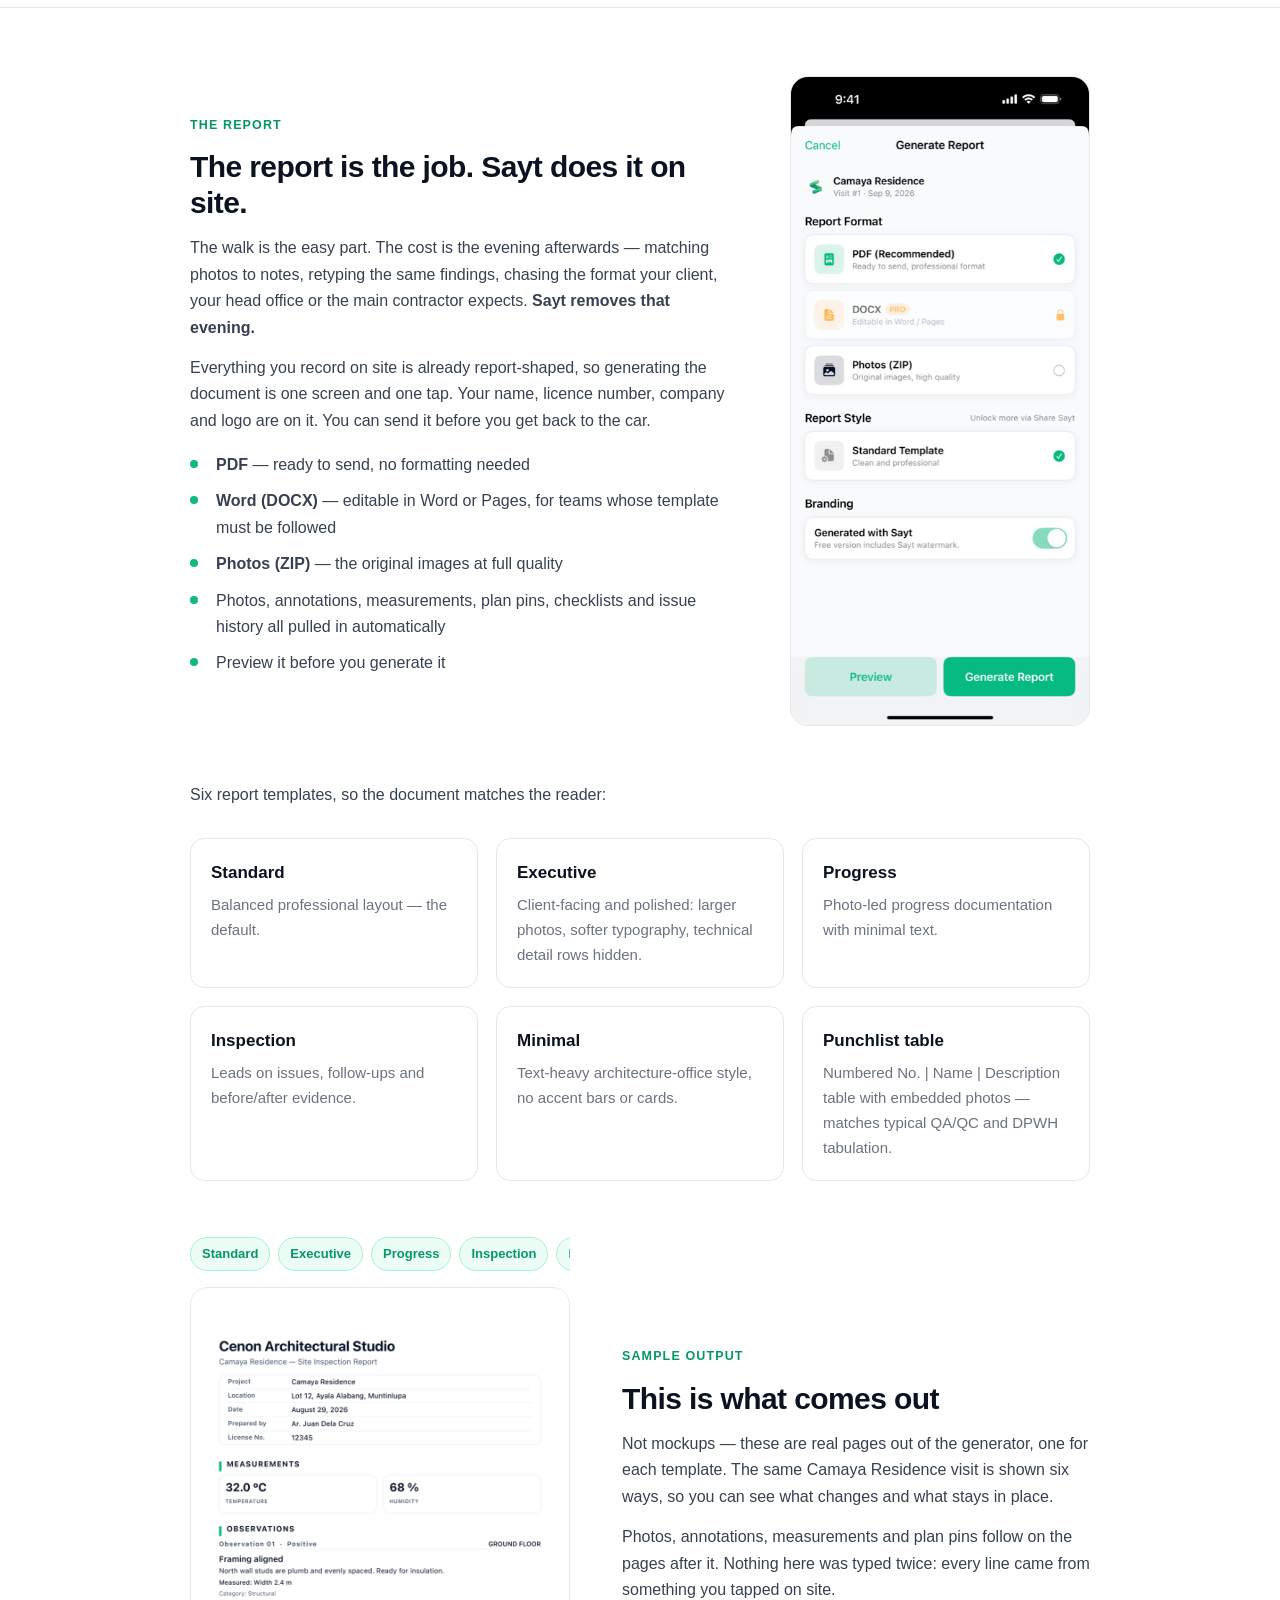
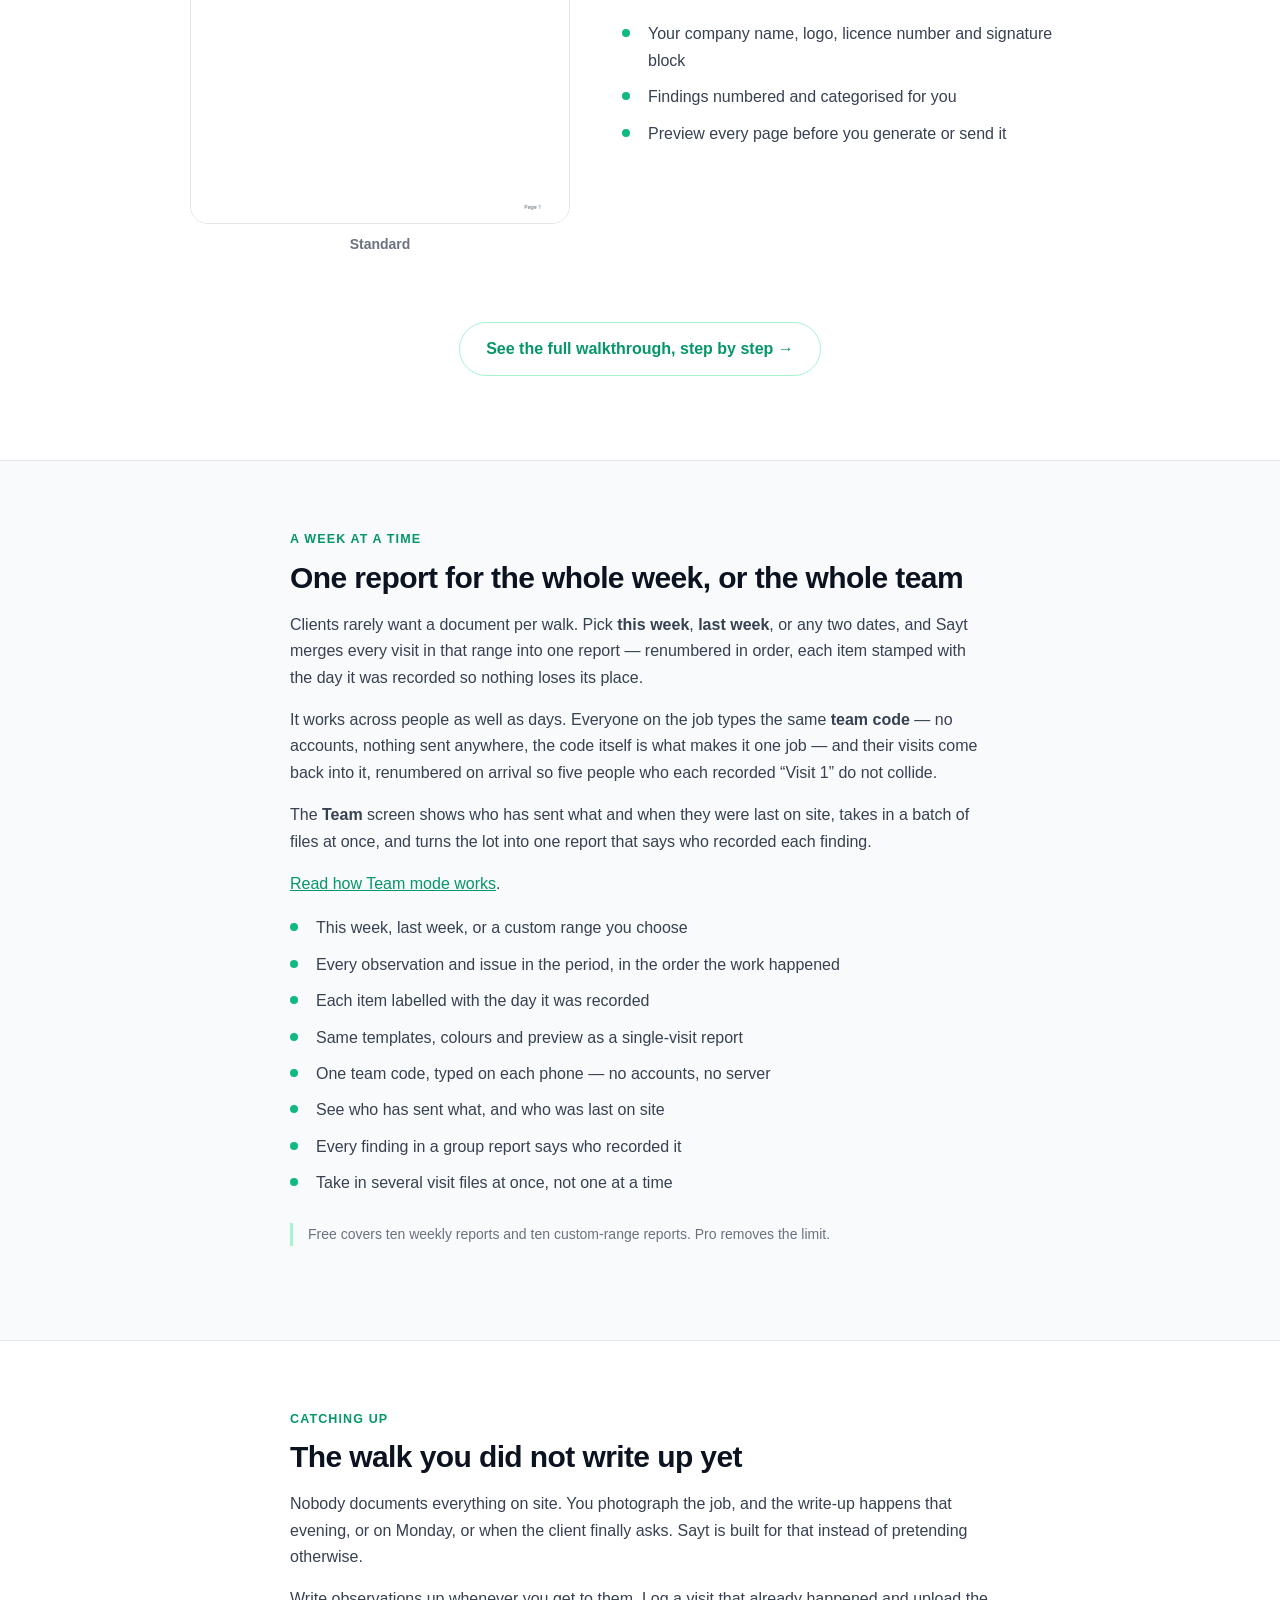
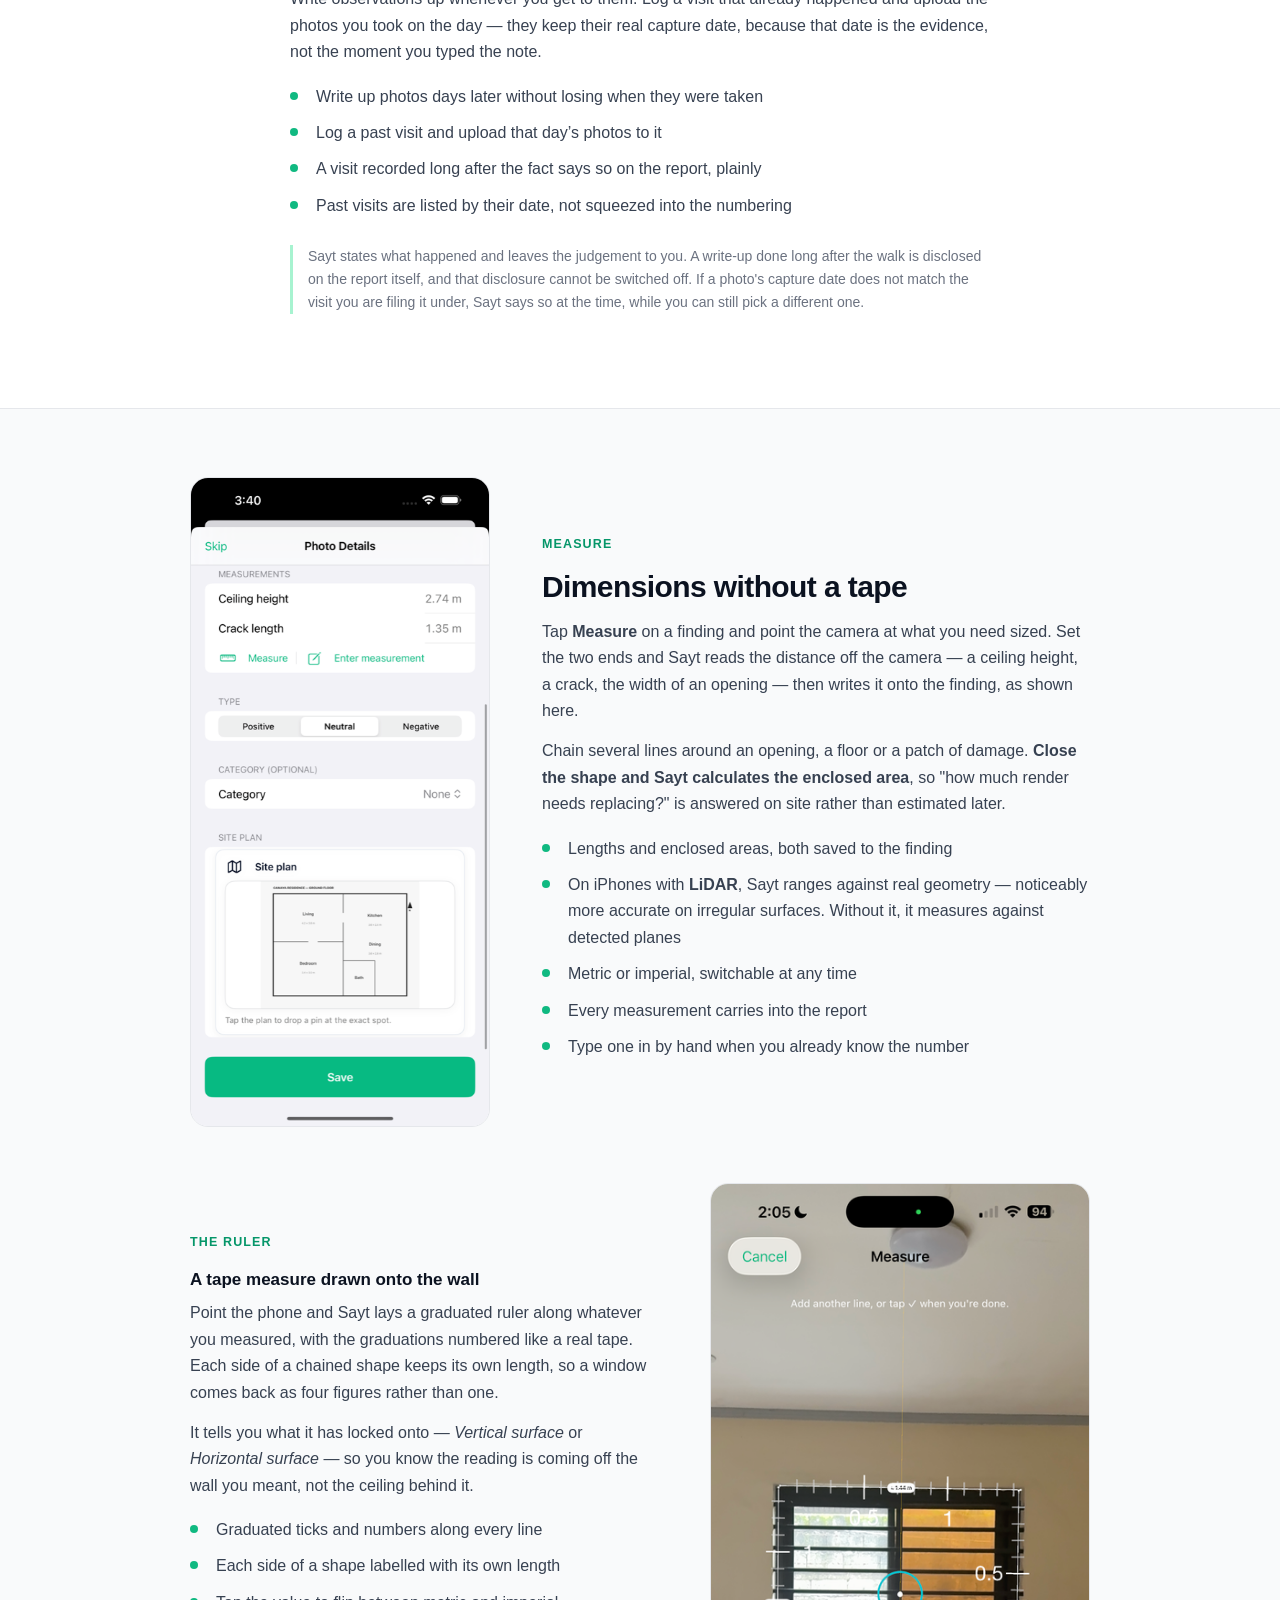
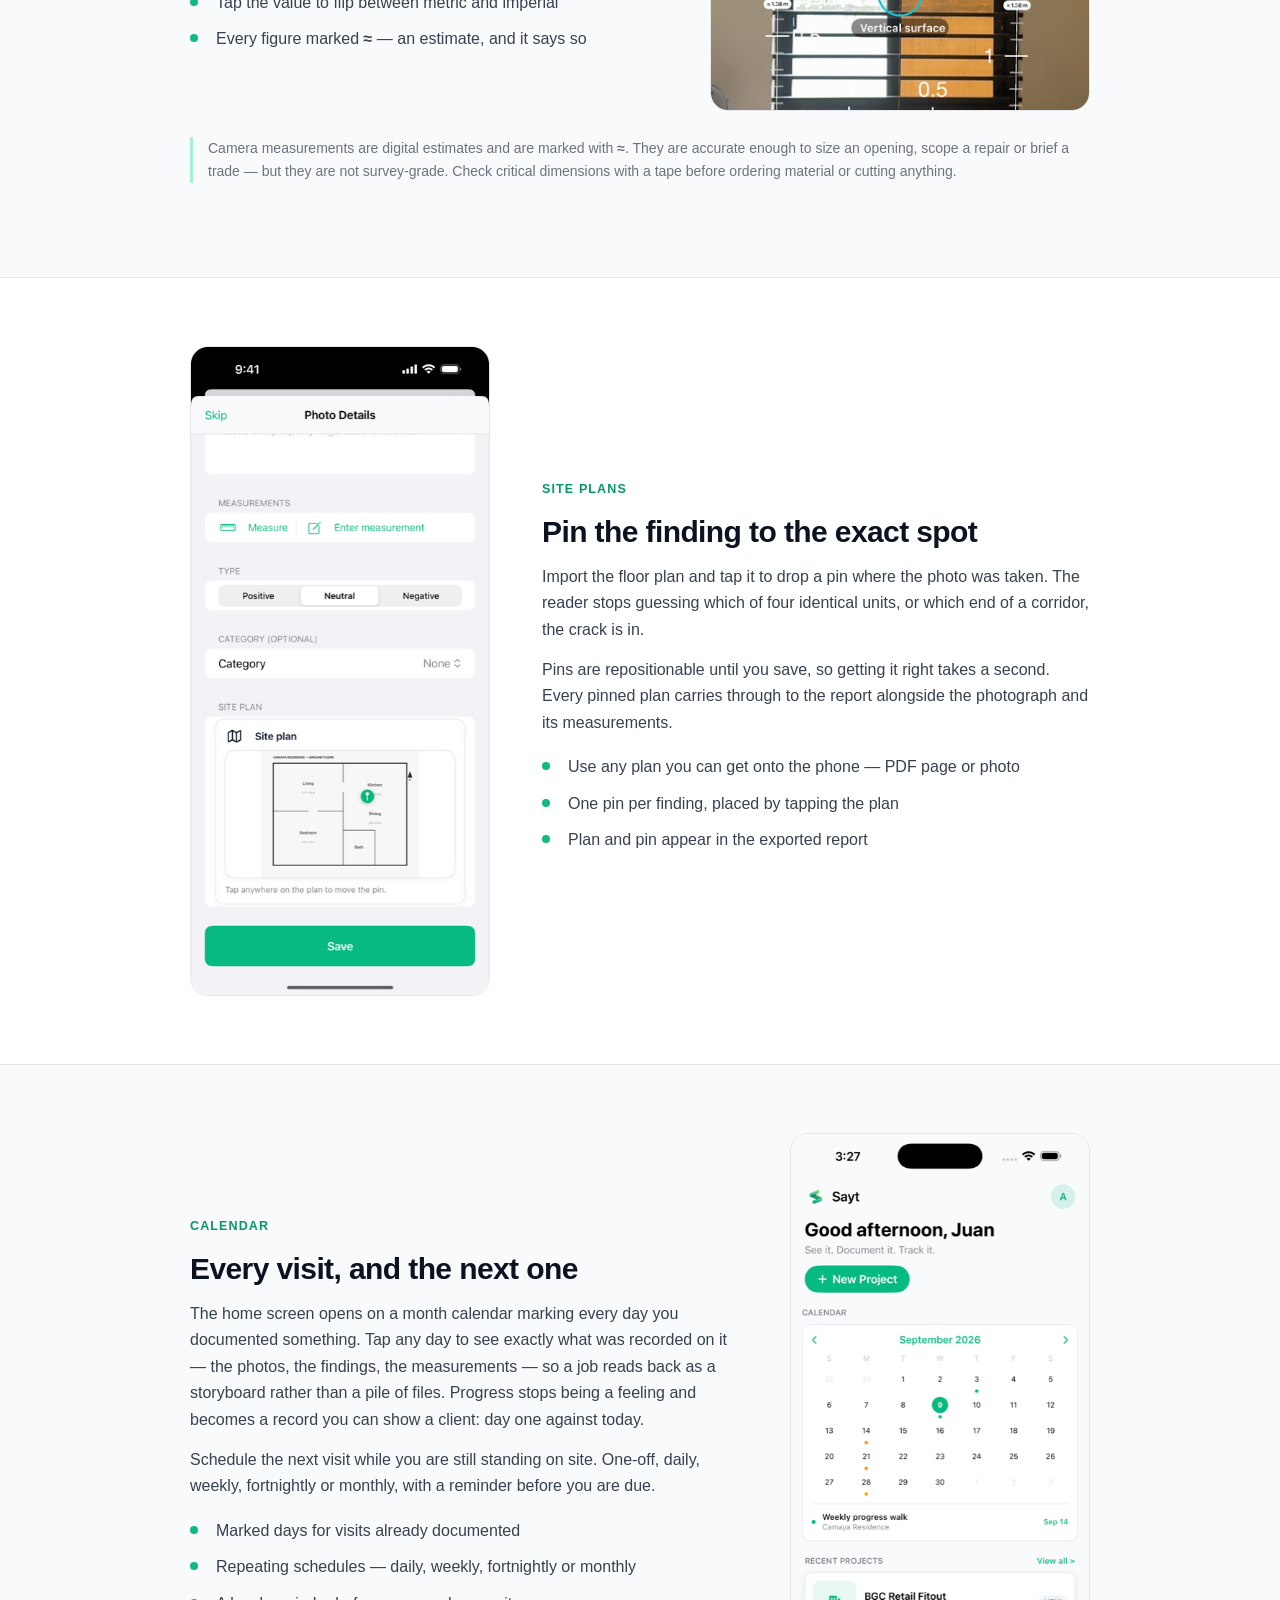
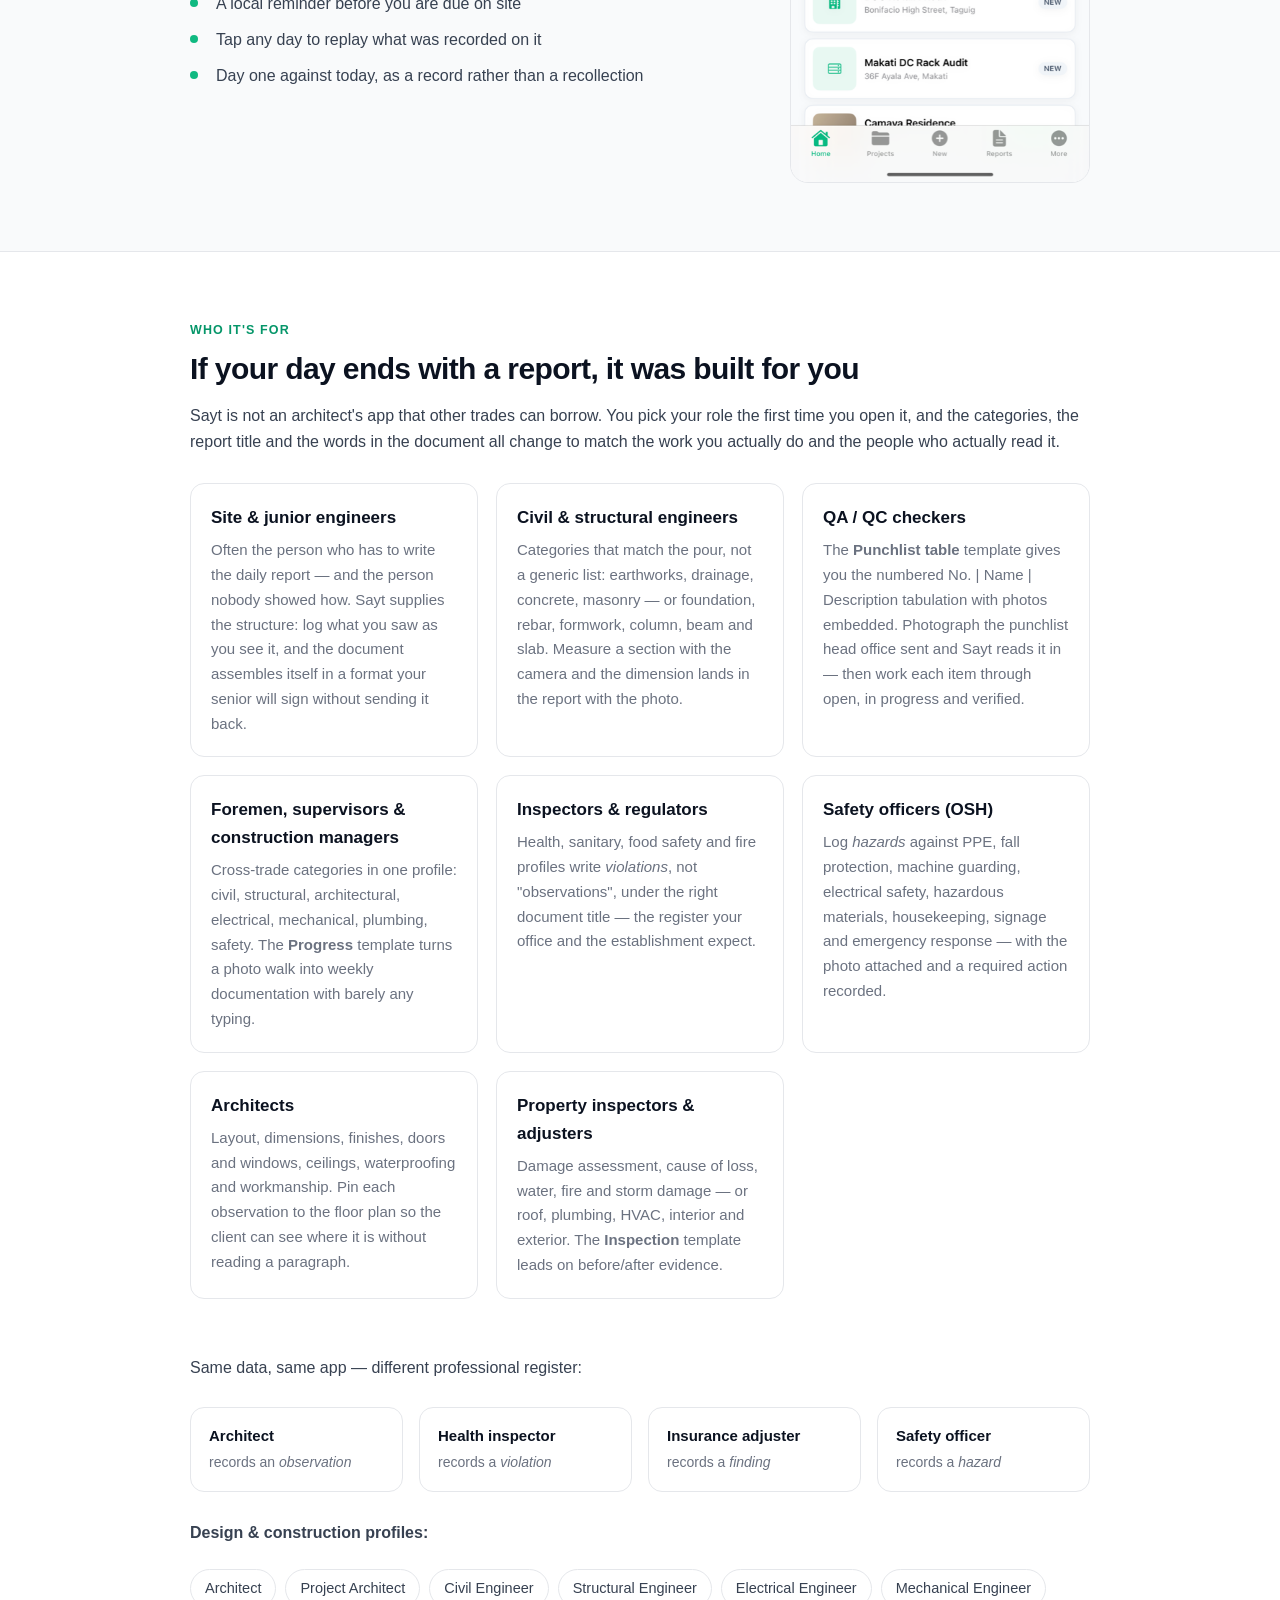
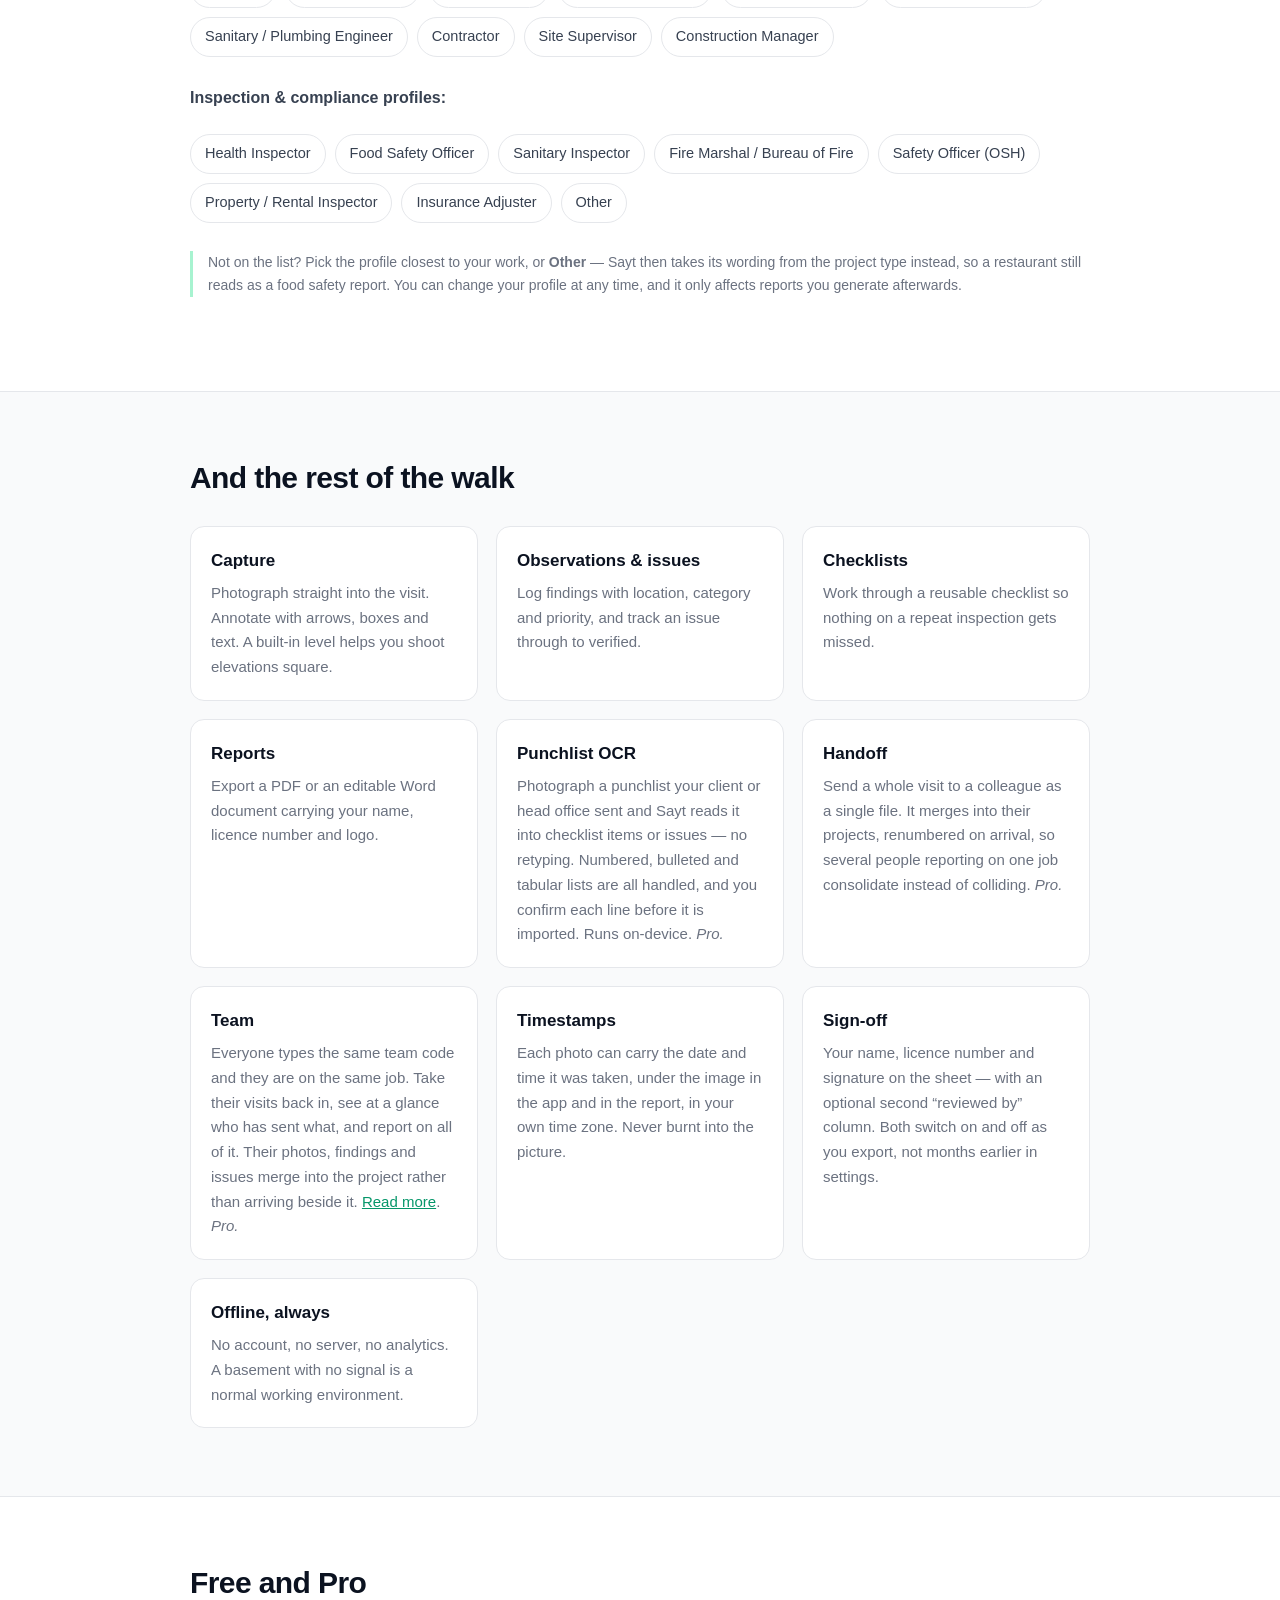
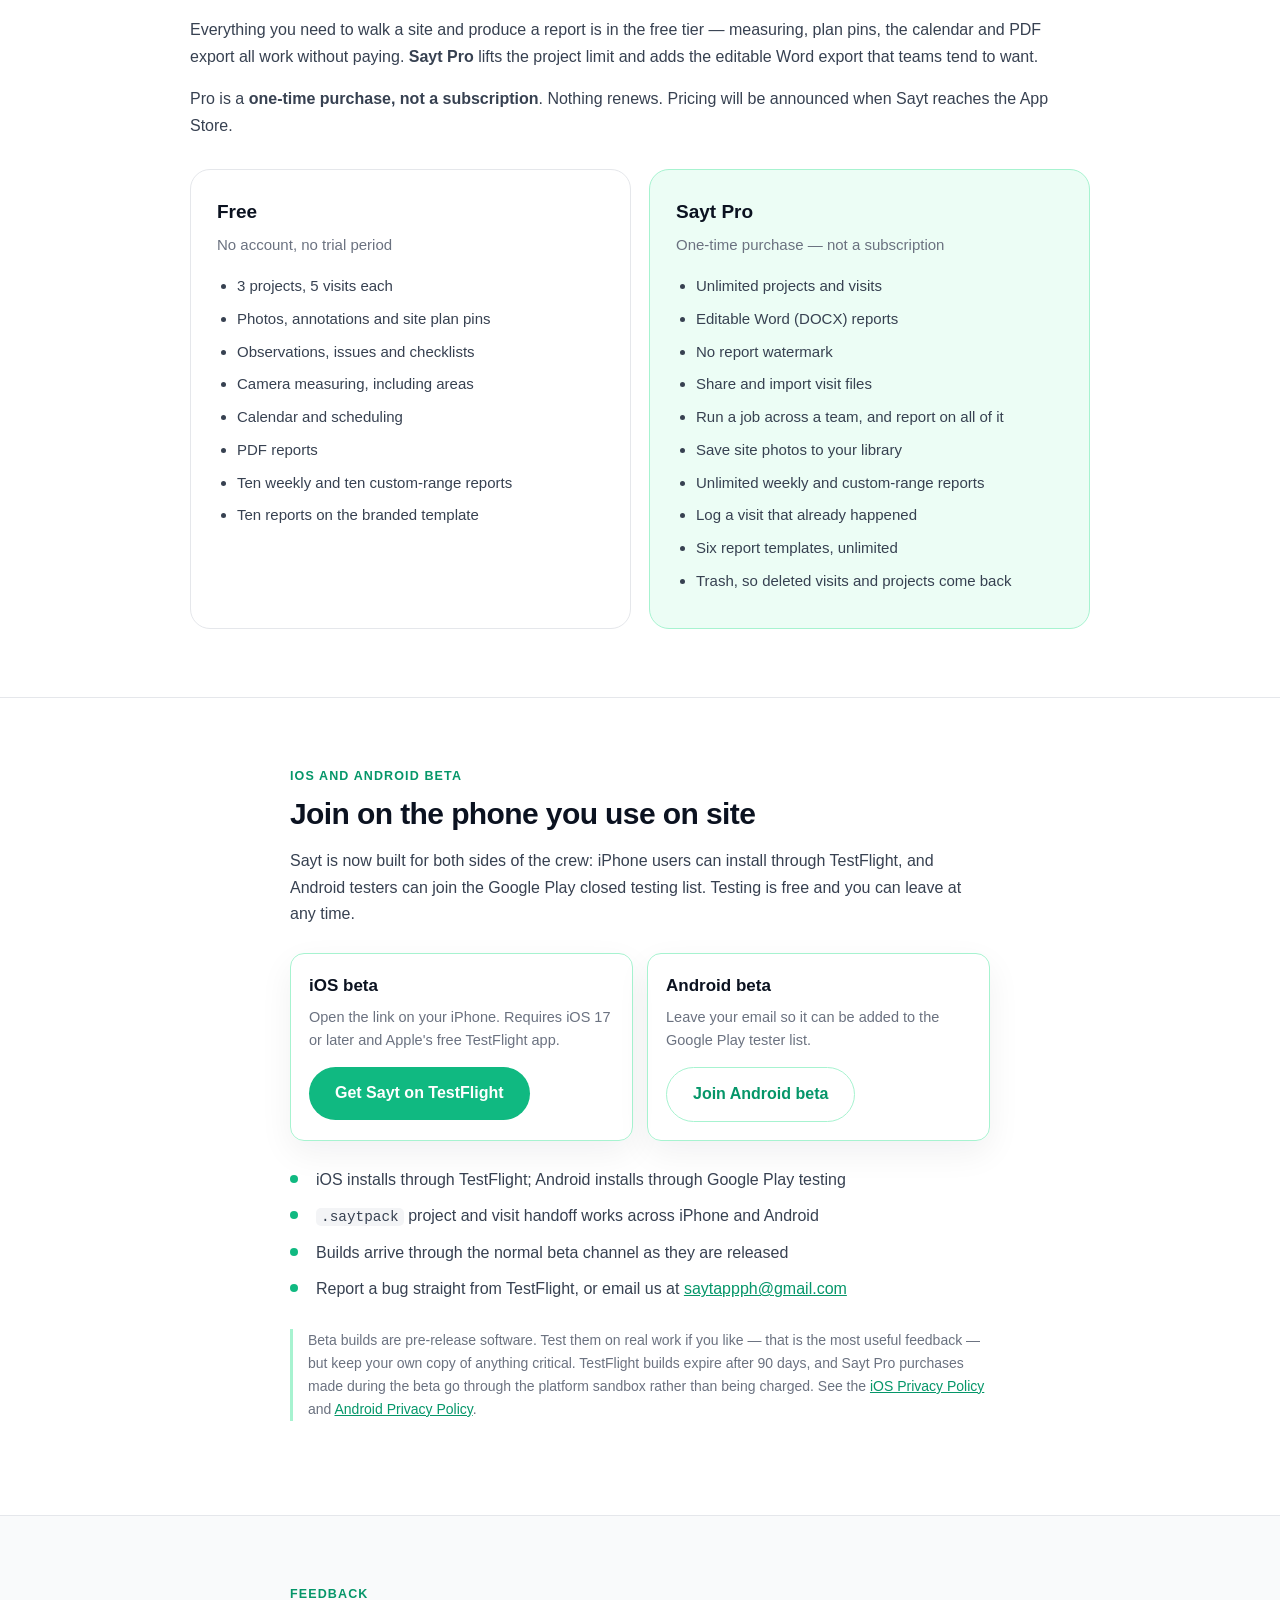
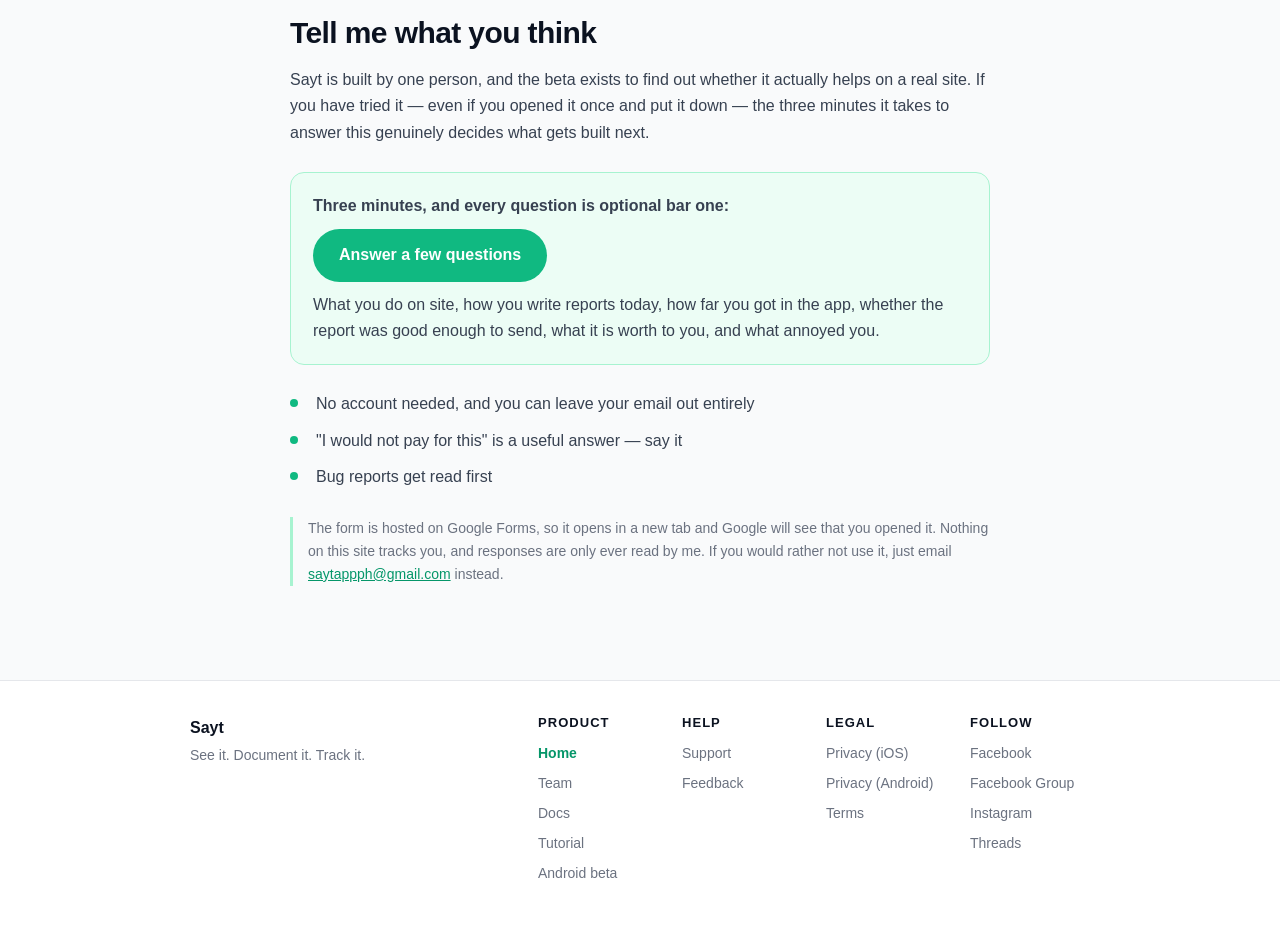
==== commit 7302bed1: "Illustrate every tutorial step, and add social links to every footer Tutorial: - Added 6 hand-built " ====
--- a/index.html
+++ b/index.html
@@ -832,6 +832,13 @@
           <a href="privacy-android.html">Privacy (Android)</a>
           <a href="terms.html">Terms</a>
       </div>
+      <div class="footer-group">
+        <h2>Follow</h2>
+          <a href="https://www.facebook.com/share/1BxzhzaRKg/?mibextid=wwXIfr" target="_blank" rel="noopener noreferrer">Facebook</a>
+          <a href="https://www.facebook.com/share/g/1BvAk79CXR/?mibextid=wwXIfr" target="_blank" rel="noopener noreferrer">Facebook Group</a>
+          <a href="https://www.instagram.com/reel/DdNikRHTqJE/?stkn=MTcxb2F4czk1YzZhcQ==" target="_blank" rel="noopener noreferrer">Instagram</a>
+          <a href="https://www.threads.com/share/BAqm3SFzFO/" target="_blank" rel="noopener noreferrer">Threads</a>
+      </div>
   </div>
 </footer>
 
--- a/assets/style.css
+++ b/assets/style.css
@@ -338,6 +338,8 @@
 .row.flip { grid-template-columns: 300px 1fr; }
 .row.flip.sample { grid-template-columns: 380px 1fr; }
 .row.ruler       { grid-template-columns: 1fr 380px; }
+.row.wide        { grid-template-columns: 1fr 380px; }
+.row.wide.flip   { grid-template-columns: 380px 1fr; }
 .row.flip .copy { order: 2; }
 .row.flip .shot { order: 1; }
 
@@ -520,8 +522,8 @@
 }
 .footer-grid {
   display: grid;
-  grid-template-columns: minmax(220px, 1fr) repeat(3, minmax(130px, auto));
-  gap: 28px;
+  grid-template-columns: minmax(220px, 1fr) repeat(4, minmax(120px, auto));
+  gap: 24px;
   align-items: start;
 }
 .footer-brand strong {
@@ -553,14 +555,17 @@
   .row.flip { grid-template-columns: 260px 1fr; }
   .row.flip.sample { grid-template-columns: 300px 1fr; }
   .row.ruler { grid-template-columns: 1fr 300px; }
+  .row.wide { grid-template-columns: 1fr 300px; }
+  .row.wide.flip { grid-template-columns: 300px 1fr; }
 }
 
 @media (max-width: 780px) {
-  .row, .row.flip, .row.flip.sample, .row.ruler { grid-template-columns: 1fr; gap: 28px; }
+  .row, .row.flip, .row.flip.sample, .row.ruler, .row.wide { grid-template-columns: 1fr; gap: 28px; }
   .row.flip .copy { order: 1; }
   .row.flip .shot { order: 2; }
   .row .shot { max-width: 265px; margin: 0 auto; }
   .row.sample .shot { max-width: 340px; }
+  .row.wide .shot { max-width: 460px; }
 }
 
 @media (max-width: 720px) {
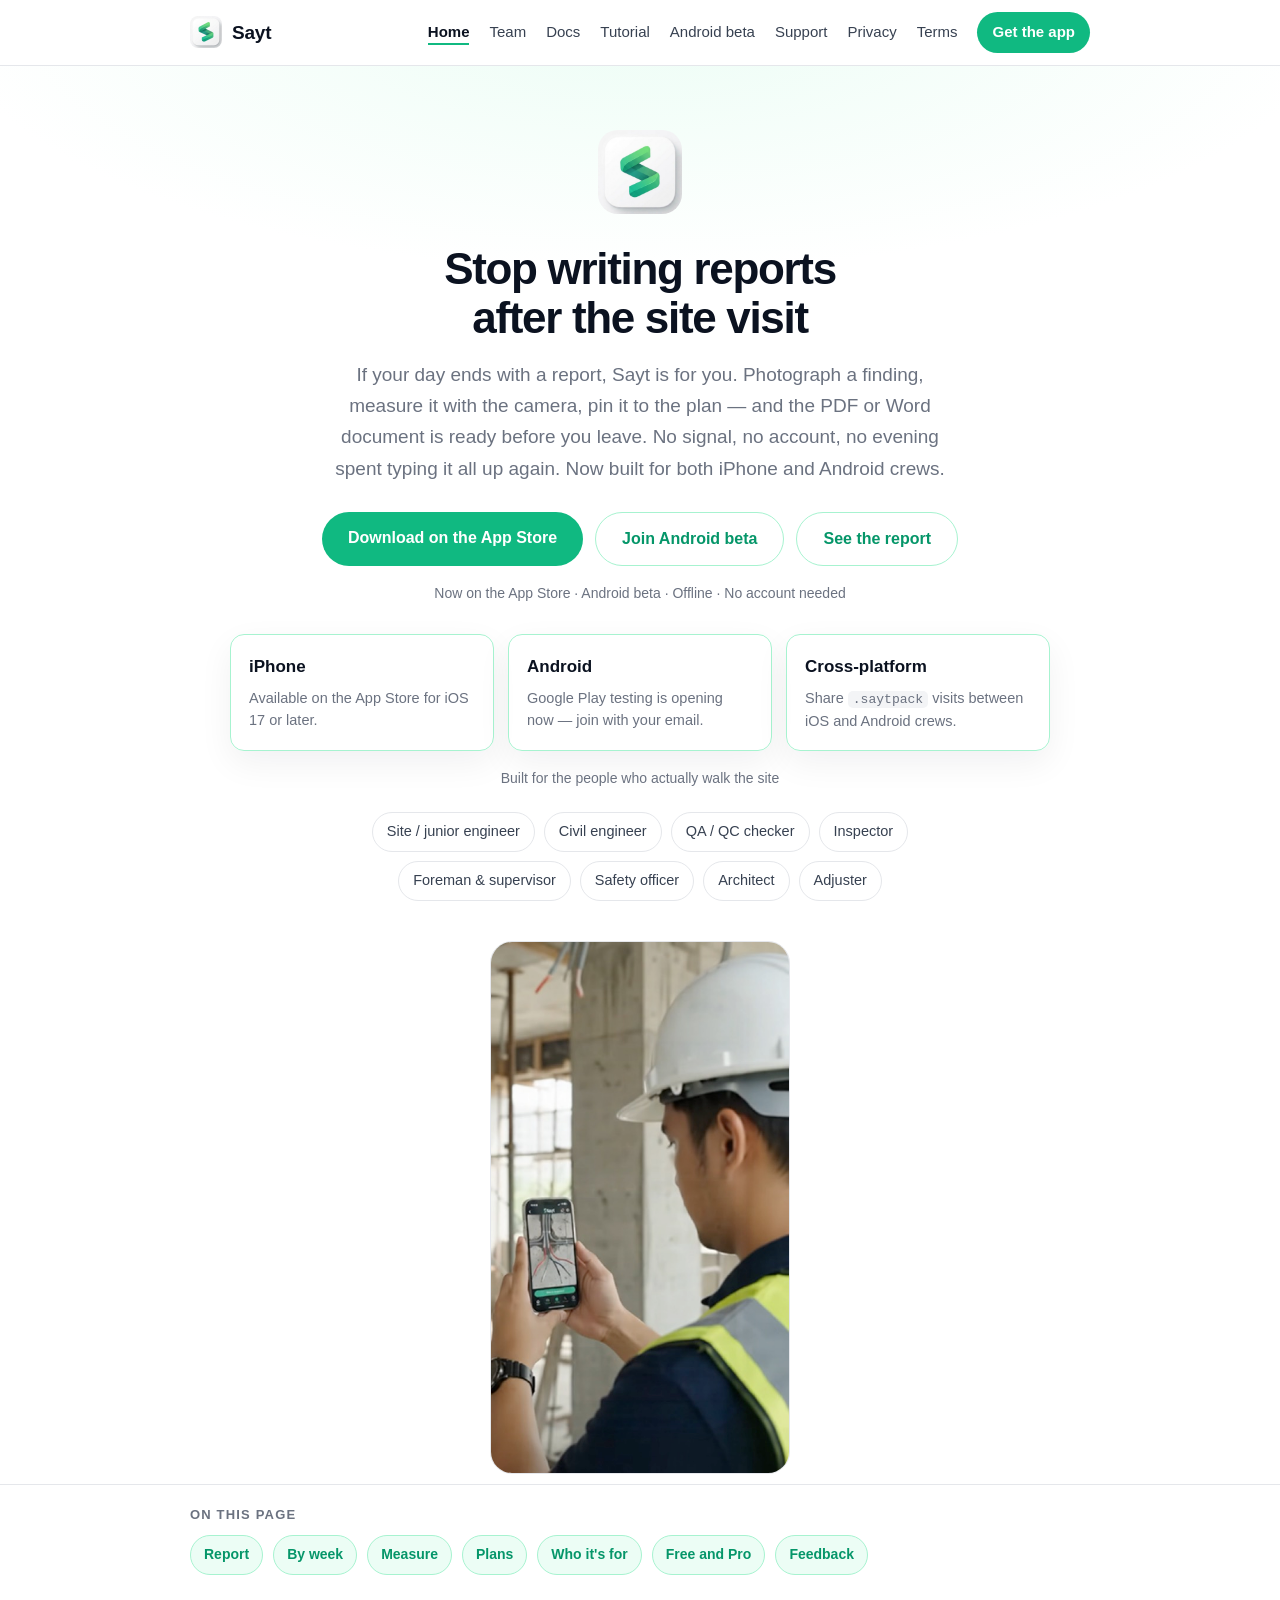
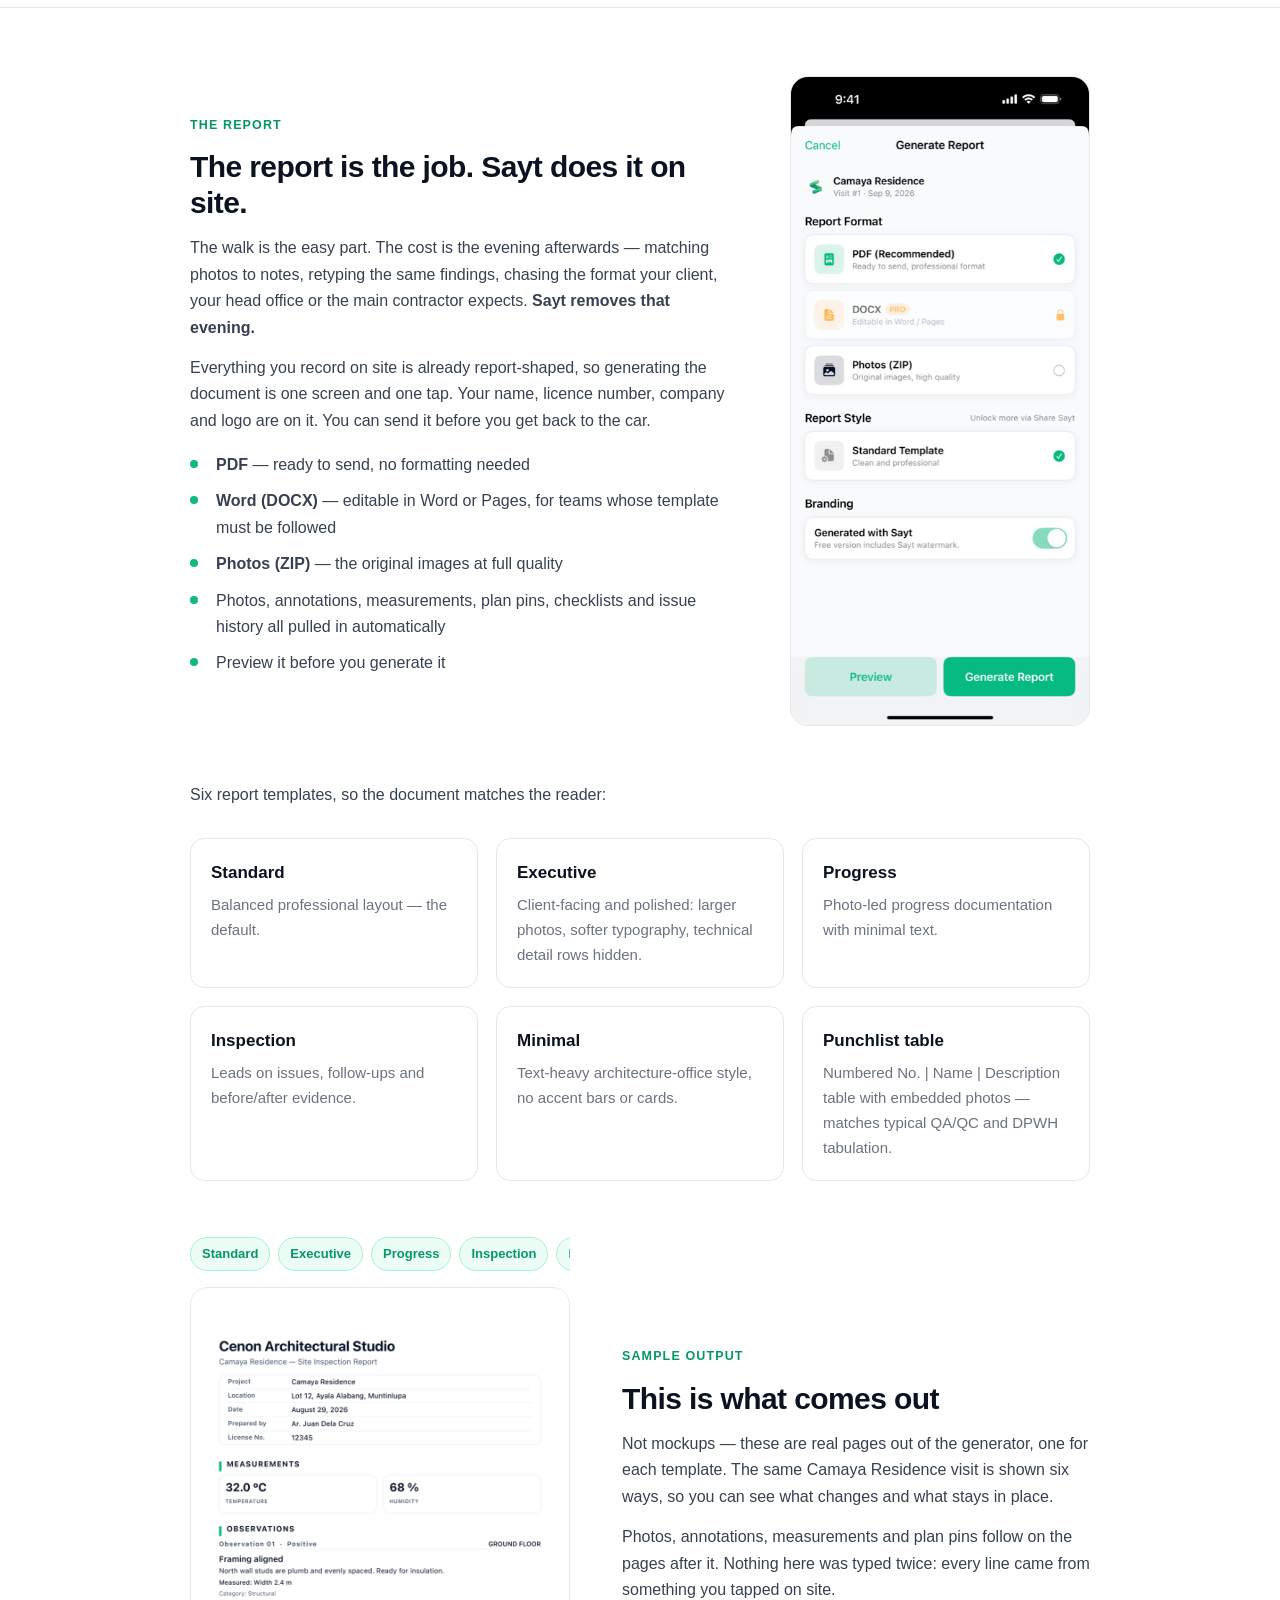
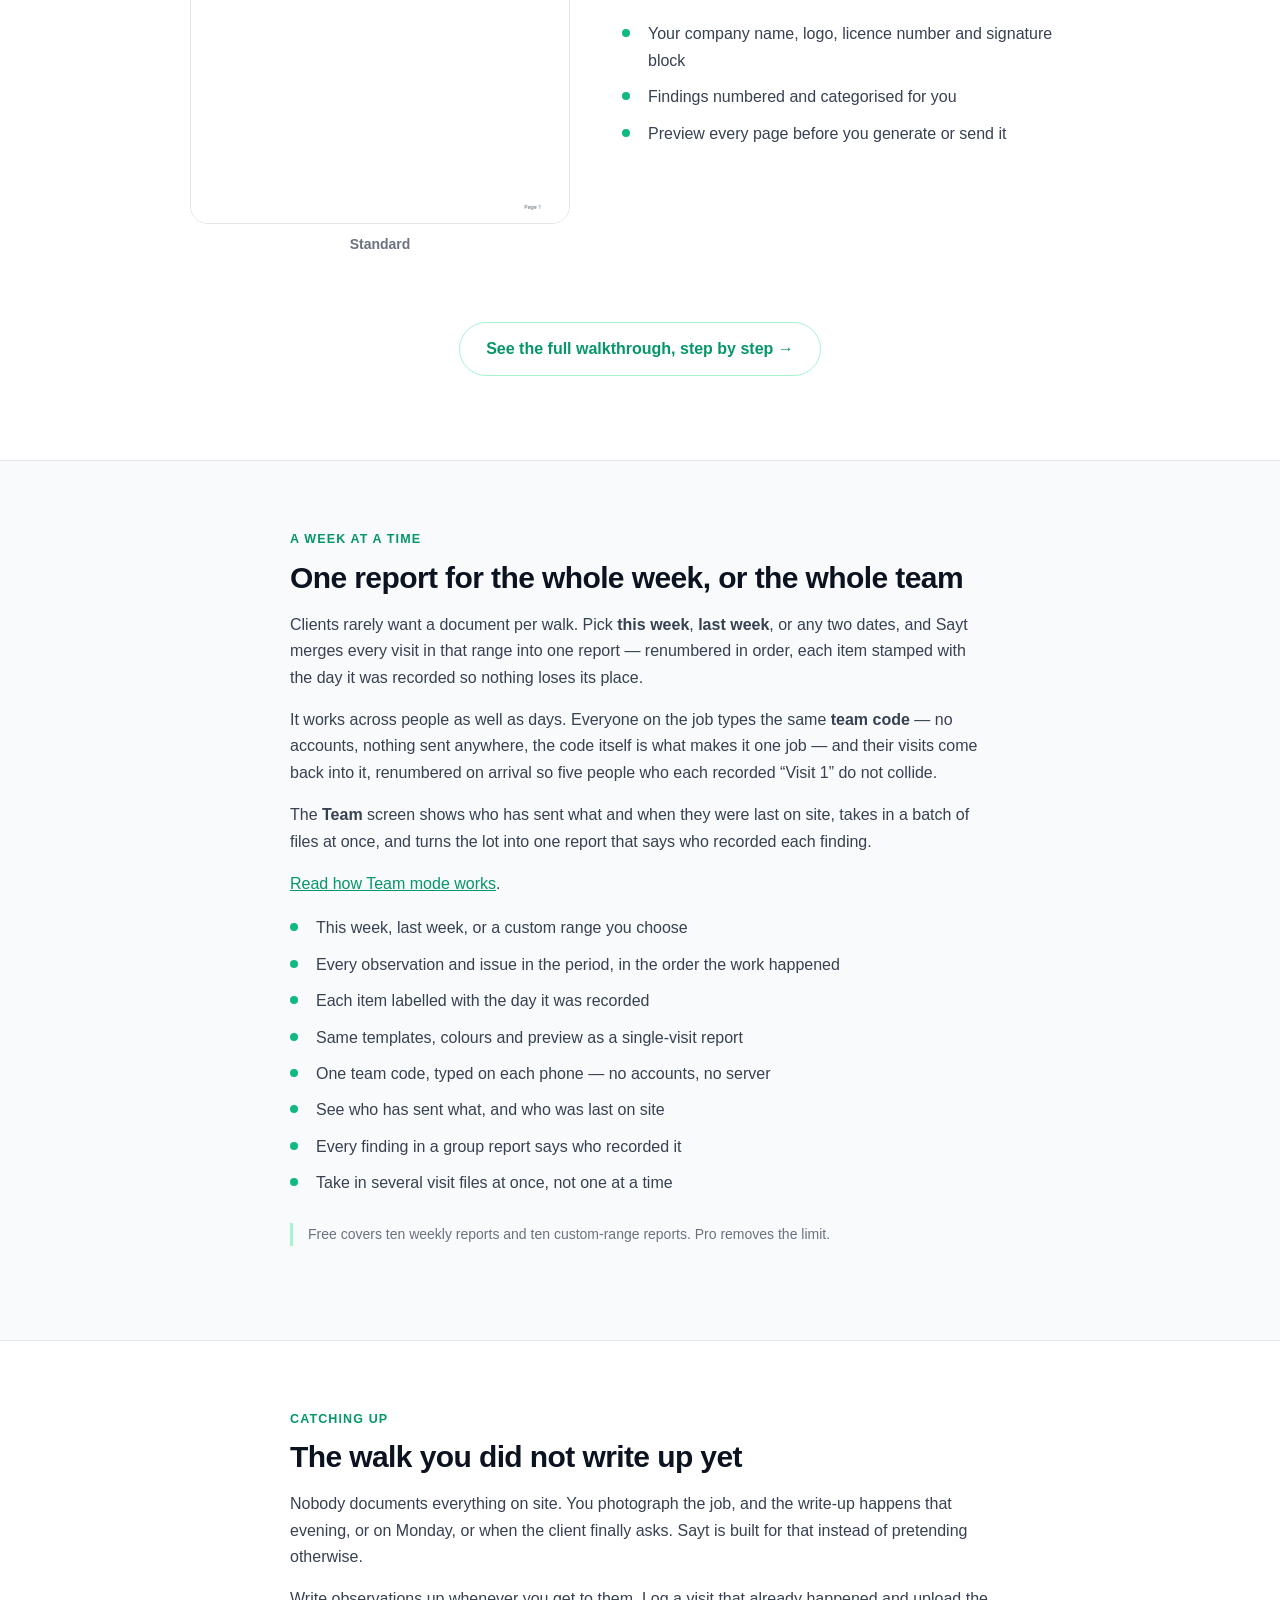
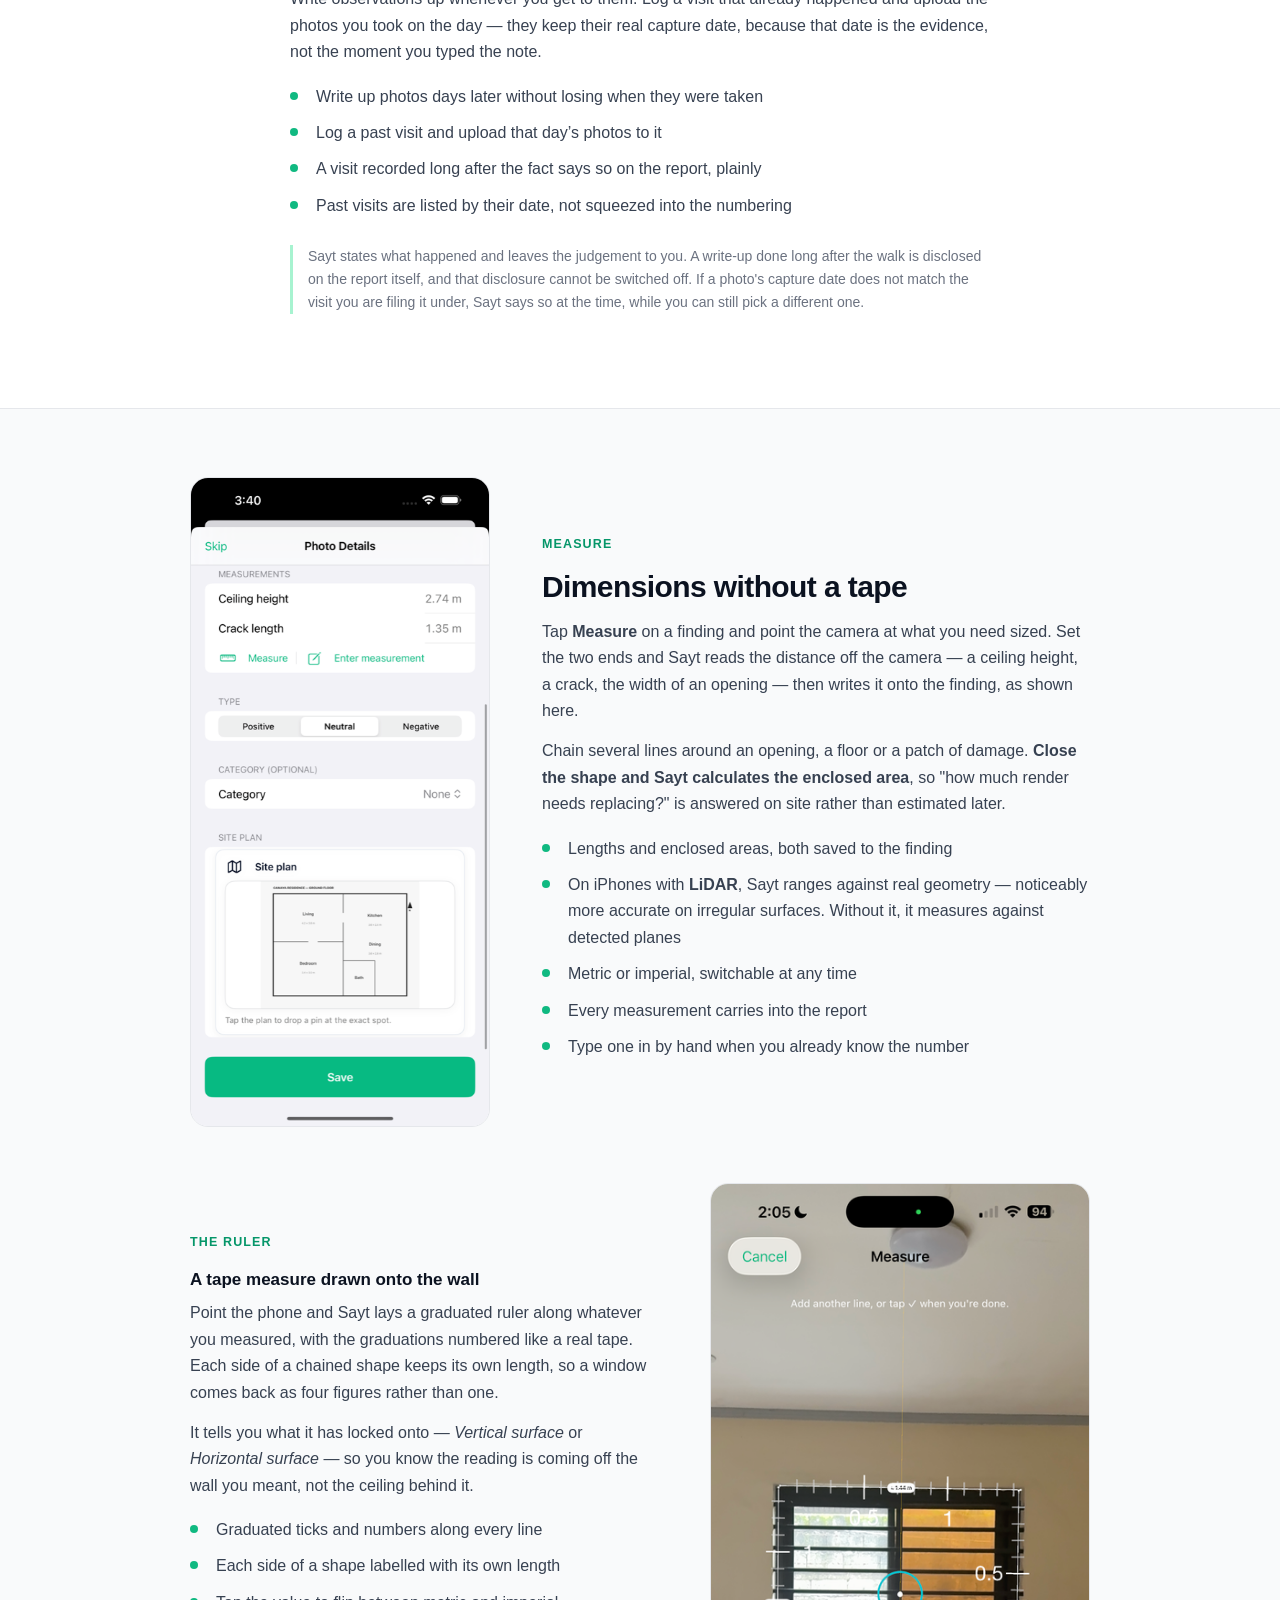
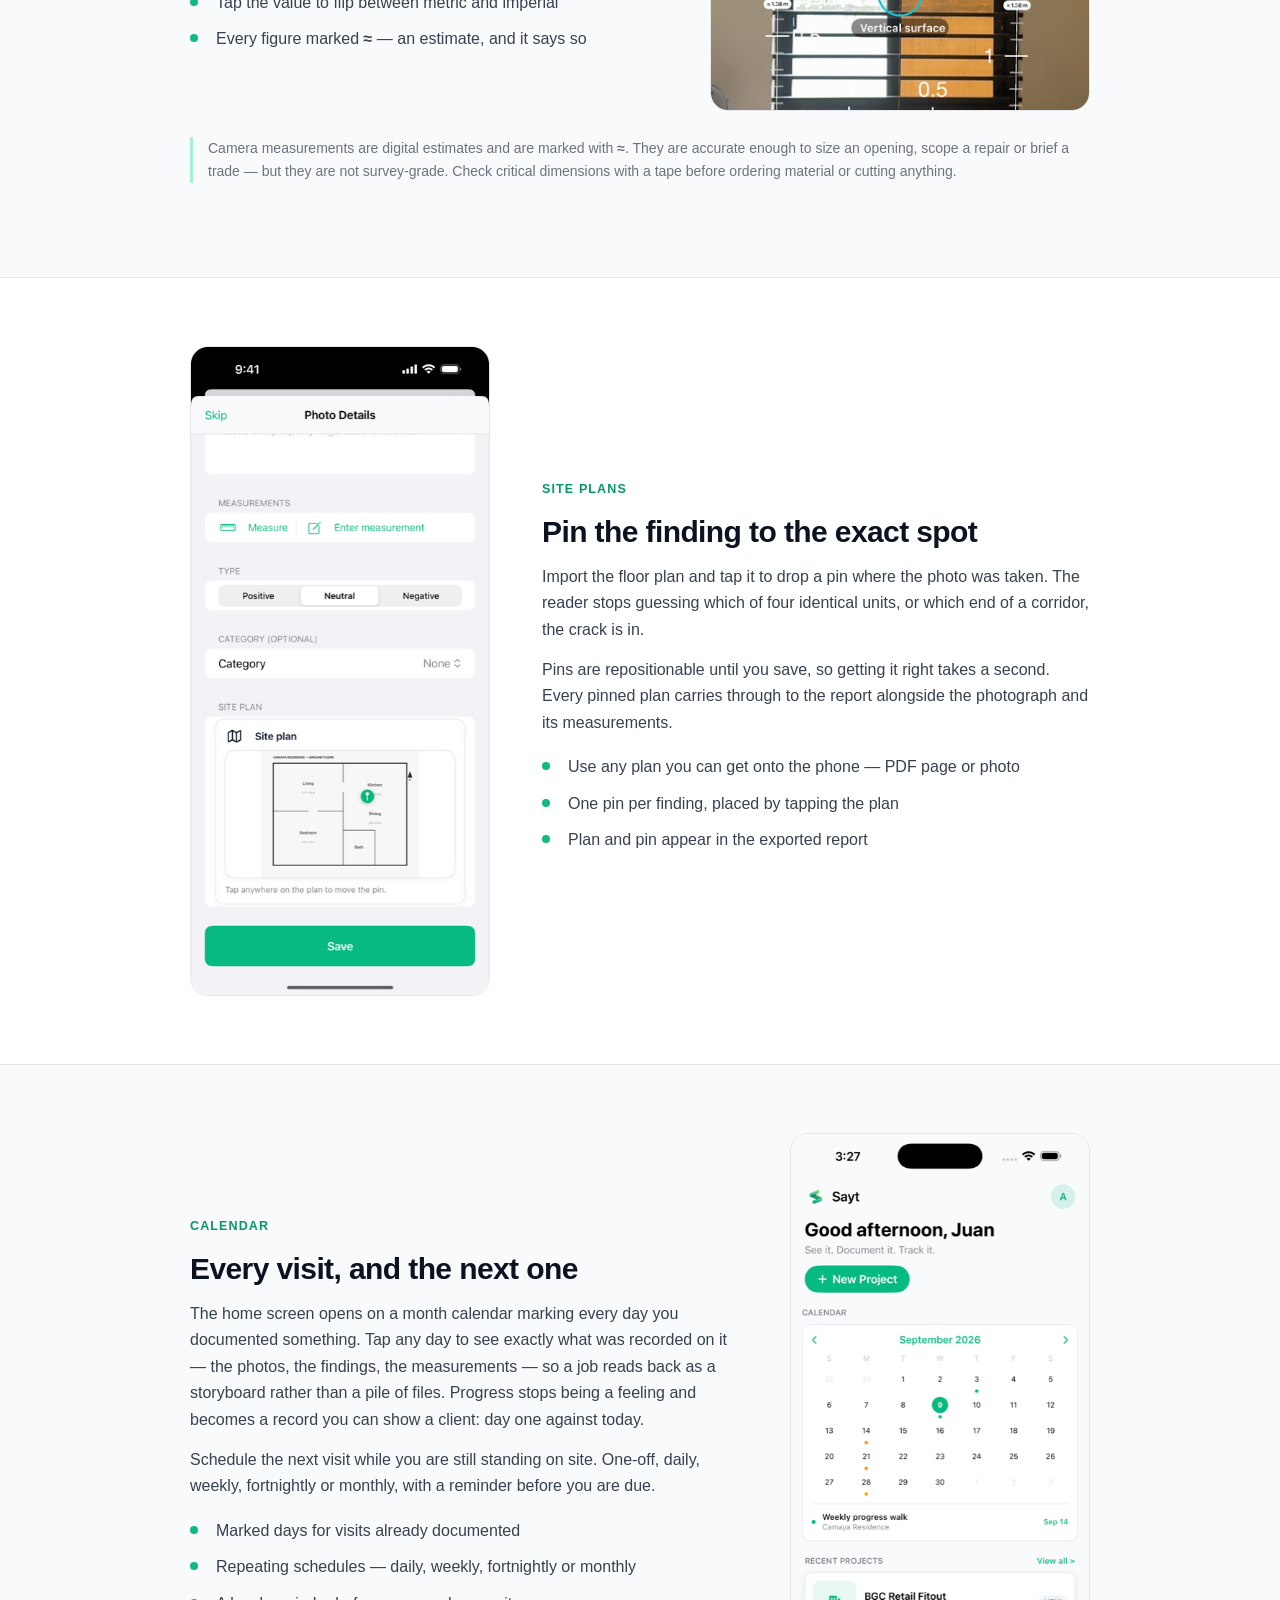
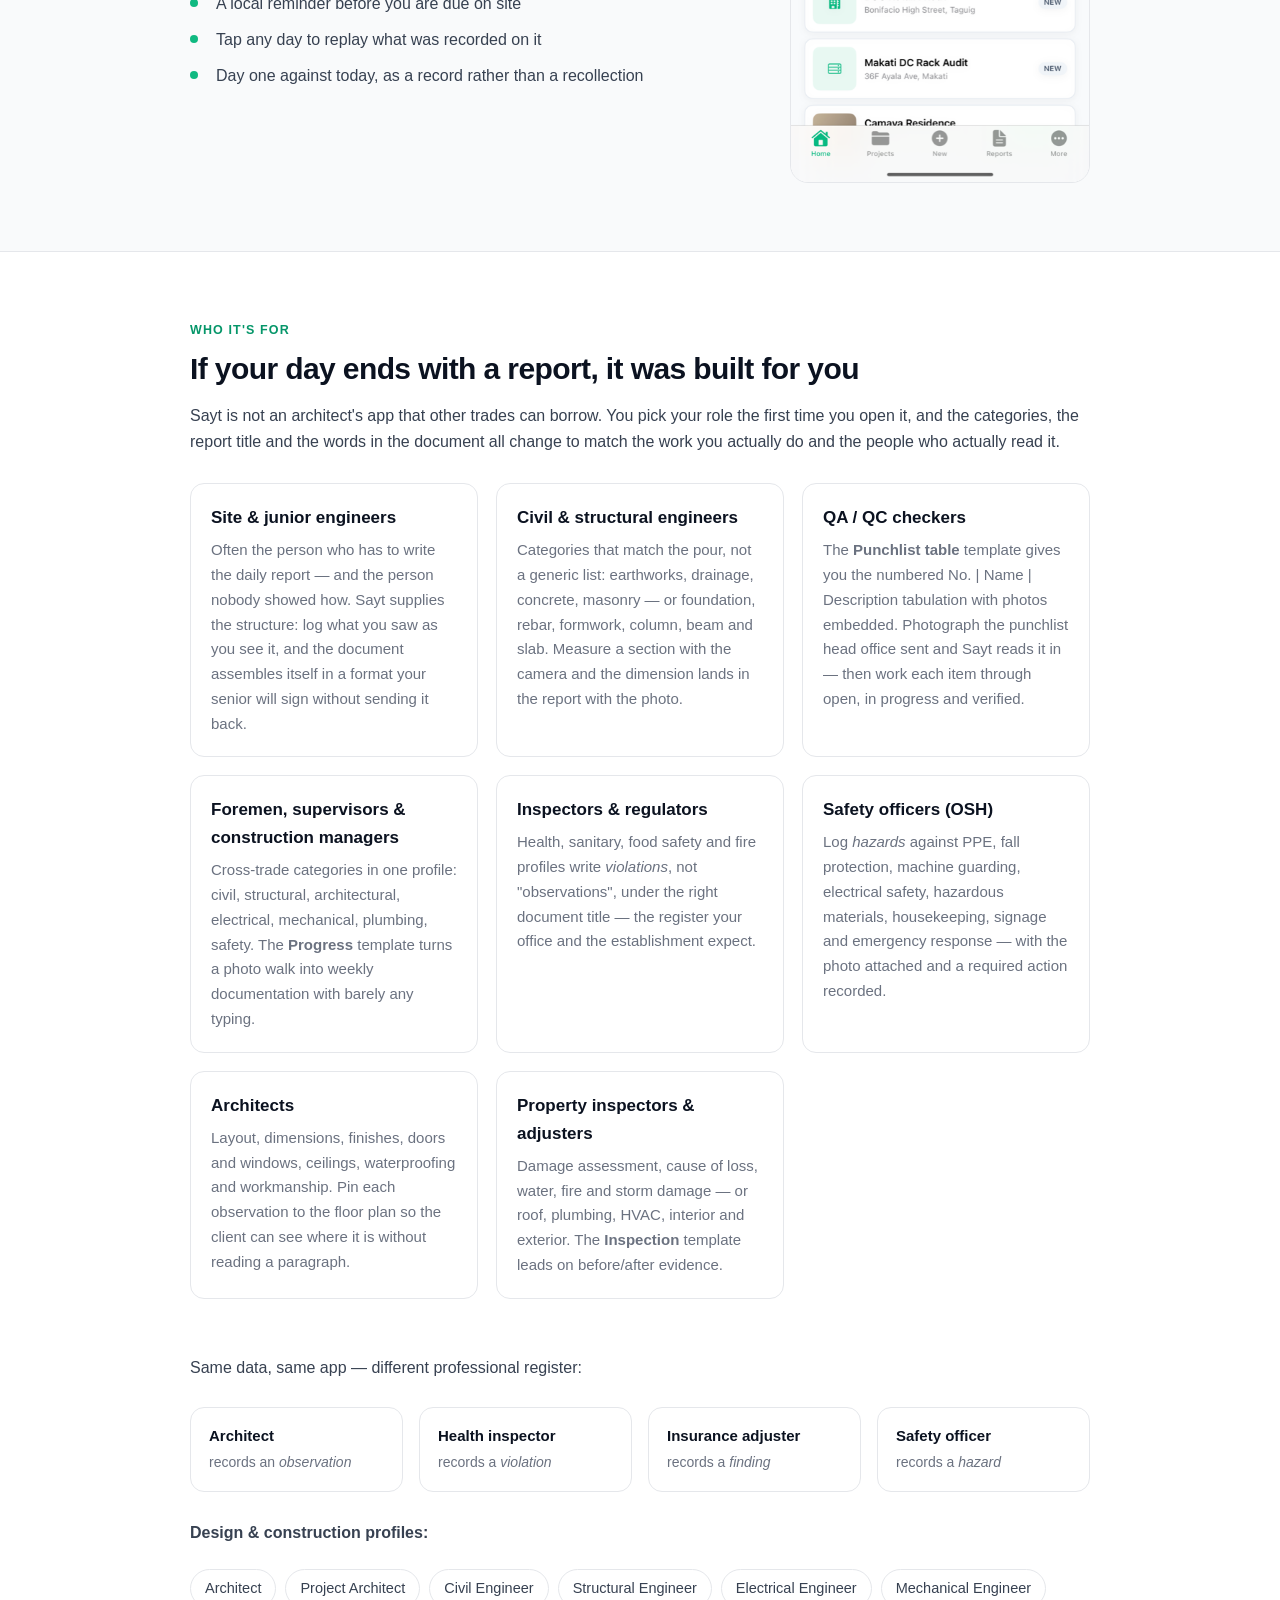
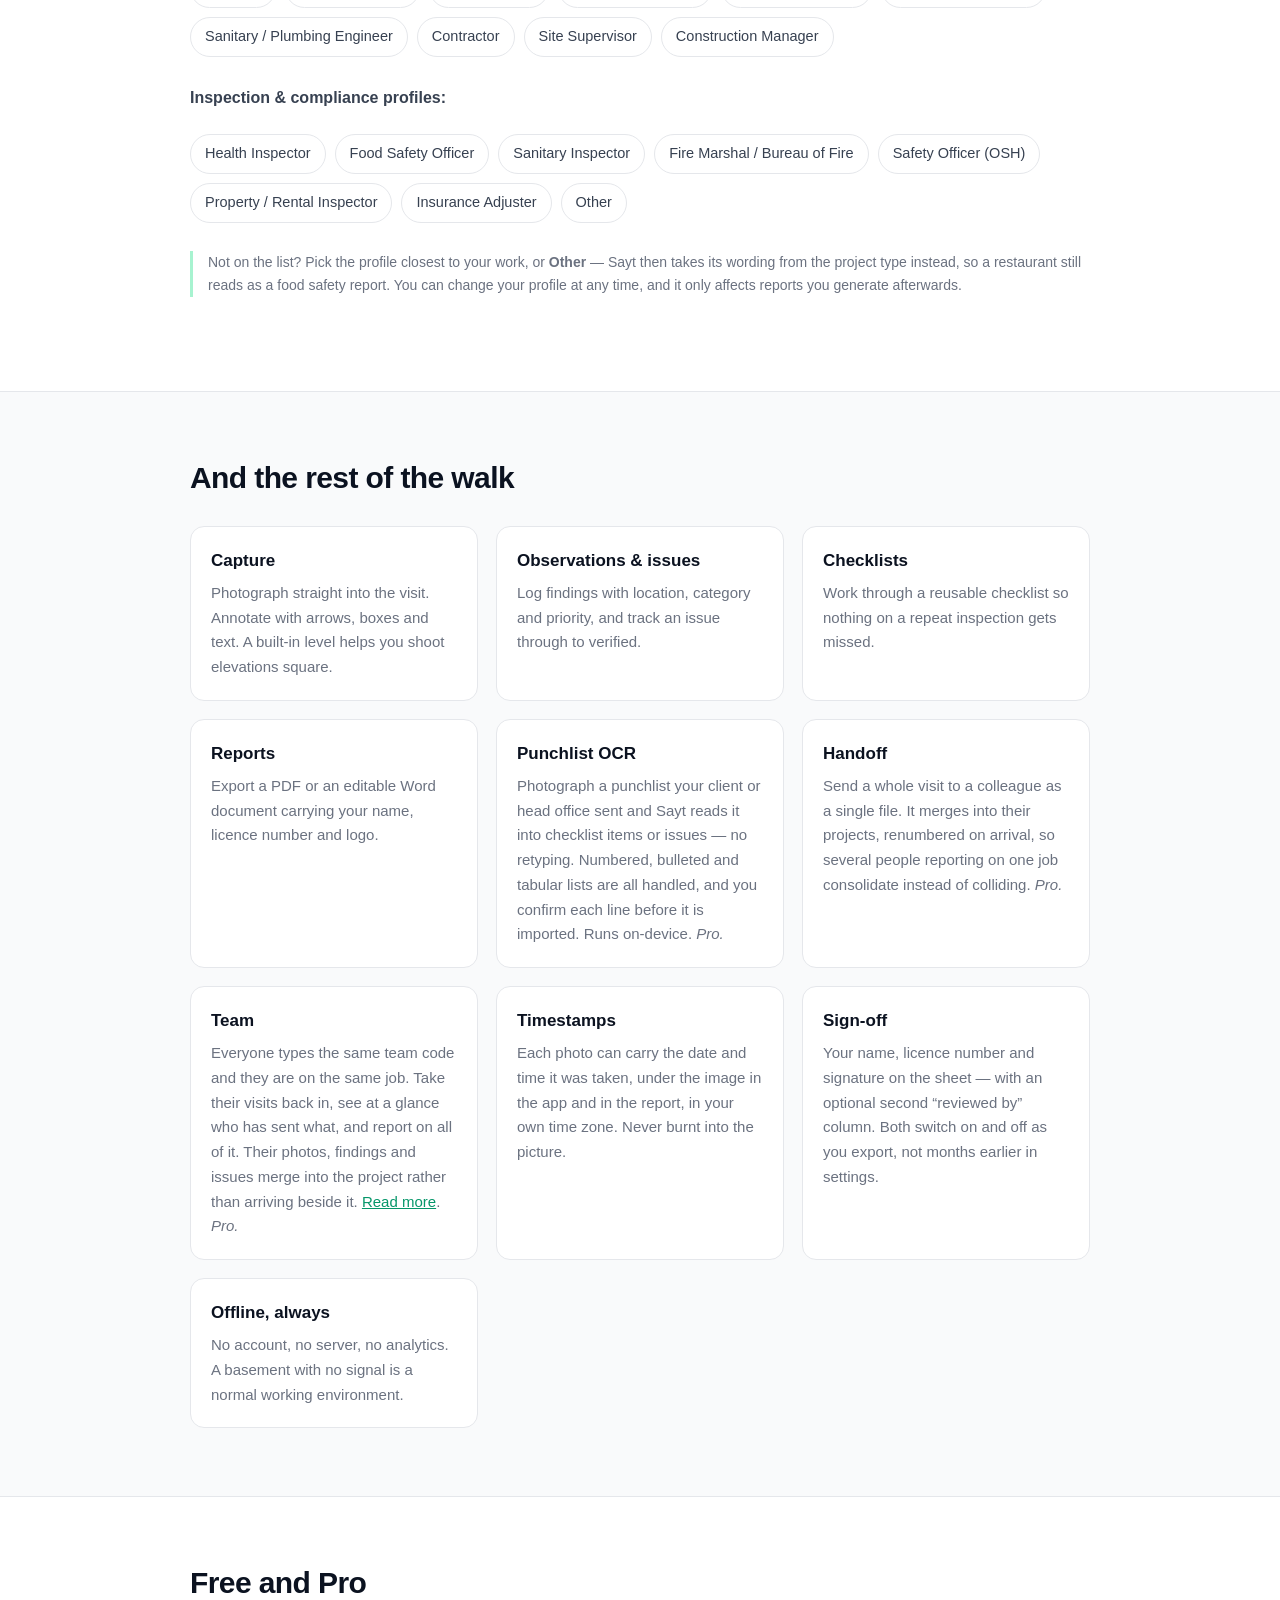
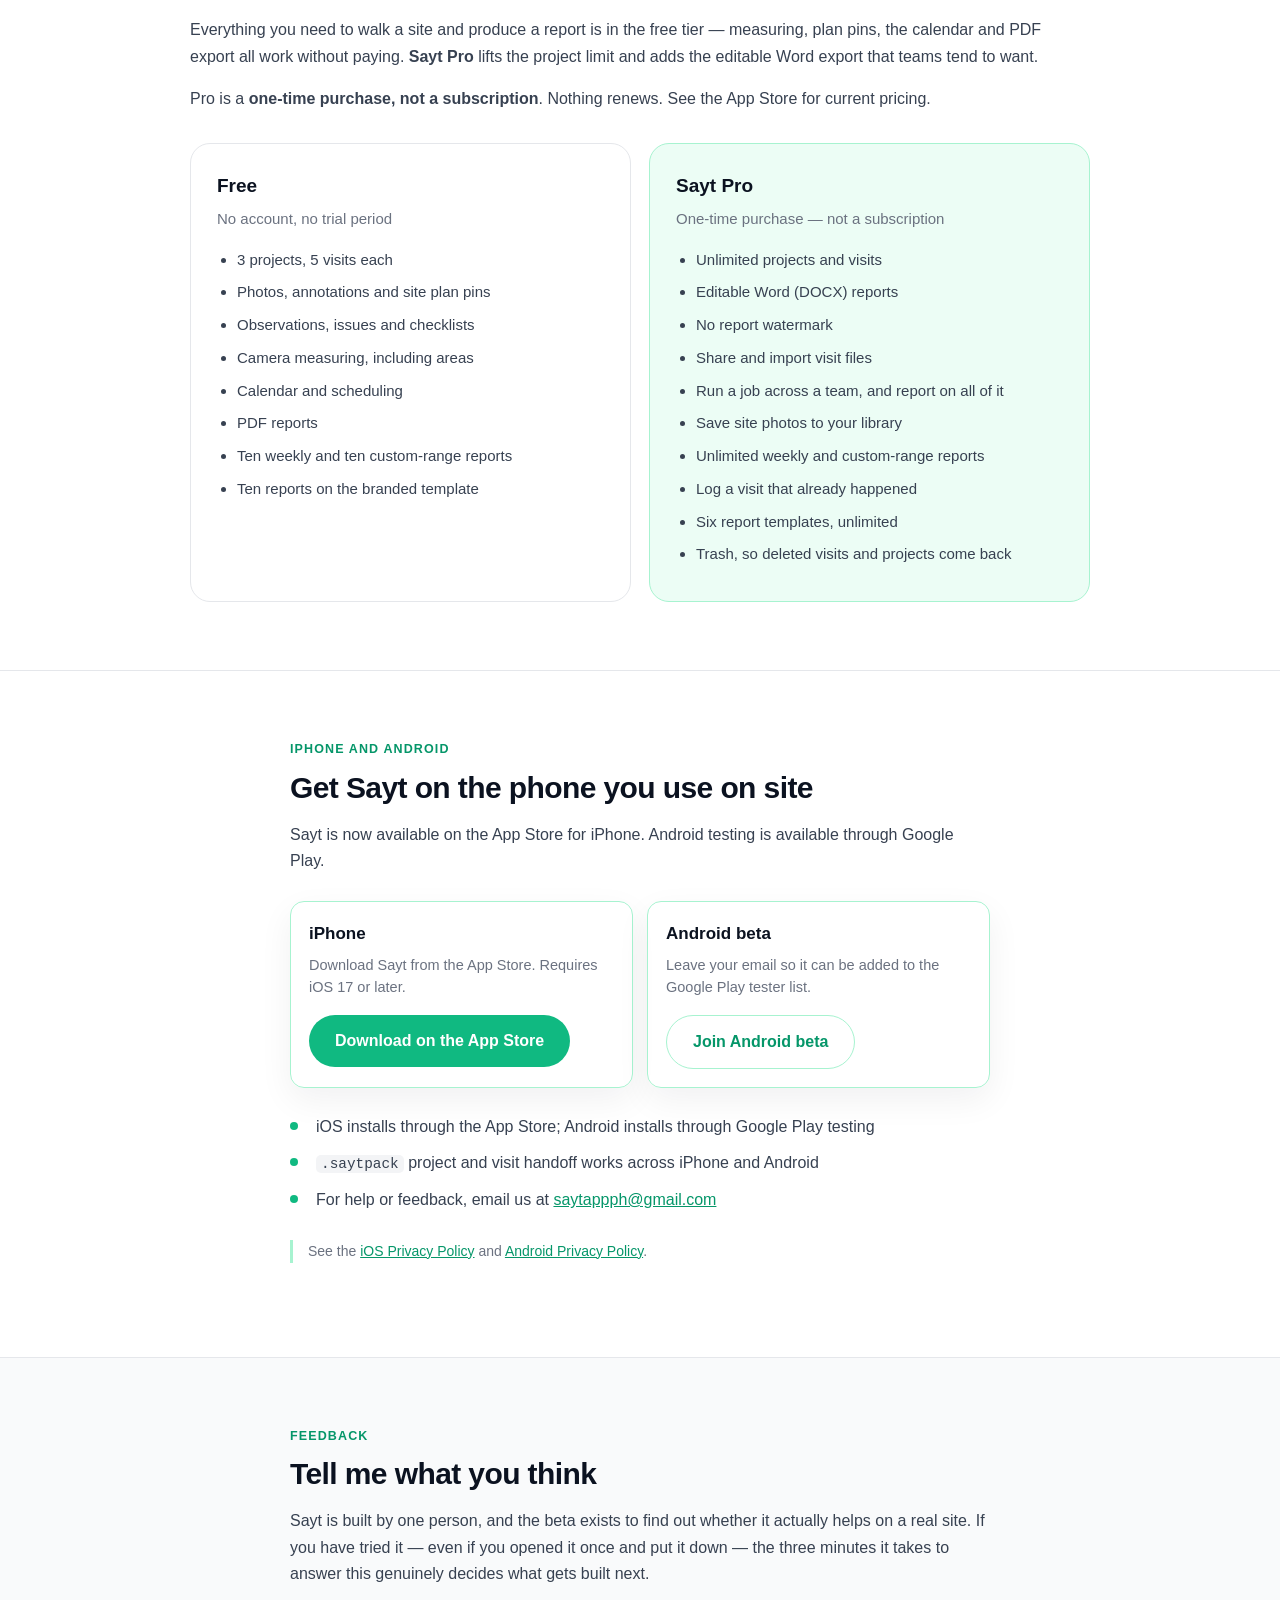
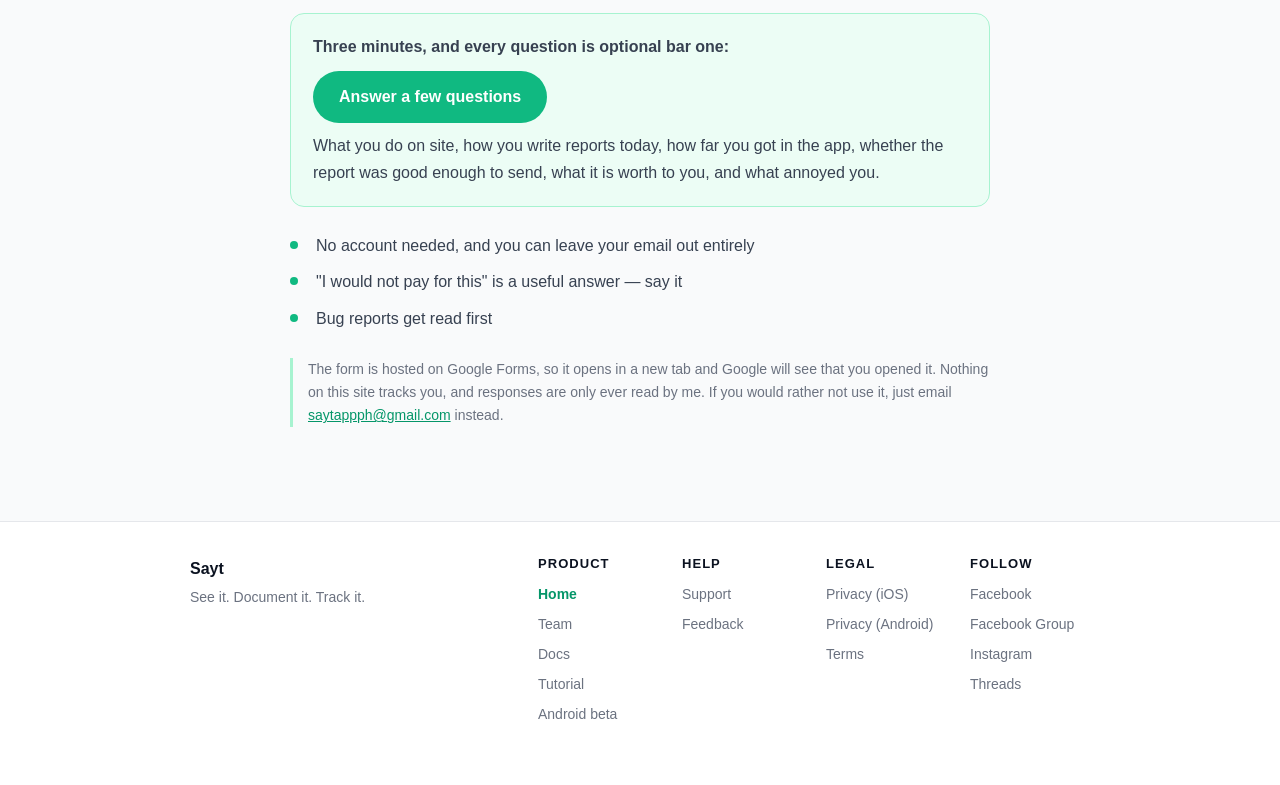
==== commit 6326988f: "Update site for App Store launch" ====
--- a/index.html
+++ b/index.html
@@ -144,16 +144,16 @@
     Word document is ready before you leave. No signal, no account, no evening
     spent typing it all up again. Now built for both iPhone and Android crews.</p>
     <div class="btn-row">
-      <a class="btn" href="https://testflight.apple.com/join/43Gb7vnf" rel="noopener noreferrer">Get iOS beta</a>
+      <a class="btn" href="https://apps.apple.com/app/sayt/id6809659402" rel="noopener noreferrer">Download on the App Store</a>
       <a class="btn ghost" href="android-beta.html">Join Android beta</a>
       <a class="btn ghost" href="#report">See the report</a>
     </div>
-    <p class="sub">Free beta · iPhone and Android · Offline · No account needed</p>
+    <p class="sub">Now on the App Store · Android beta · Offline · No account needed</p>
 
     <div class="platforms" aria-label="Available platforms">
       <div class="platform-card">
         <strong>iPhone</strong>
-        <span>Open beta on TestFlight for iOS 17 or later.</span>
+        <span>Available on the App Store for iOS 17 or later.</span>
       </div>
       <div class="platform-card">
         <strong>Android</strong>
@@ -697,7 +697,7 @@
     paying. <strong>Sayt Pro</strong> lifts the project limit and adds the
     editable Word export that teams tend to want.</p>
     <p>Pro is a <strong>one-time purchase, not a subscription</strong>. Nothing
-    renews. Pricing will be announced when Sayt reaches the App Store.</p>
+    renews. See the App Store for current pricing.</p>
 
     <div class="tiers">
       <div class="tier">
@@ -734,20 +734,19 @@
   </div>
 </section>
 
-<!-- Beta ---------------------------------------------------------------- -->
+<!-- Get the app --------------------------------------------------------- -->
 <section class="feature" id="beta">
   <div class="wrap narrow">
-    <p class="eyebrow">iOS and Android beta</p>
-    <h2>Join on the phone you use on site</h2>
-    <p>Sayt is now built for both sides of the crew: iPhone users can install
-    through TestFlight, and Android testers can join the Google Play closed
-    testing list. Testing is free and you can leave at any time.</p>
+    <p class="eyebrow">iPhone and Android</p>
+    <h2>Get Sayt on the phone you use on site</h2>
+    <p>Sayt is now available on the App Store for iPhone. Android testing is
+    available through Google Play.</p>
 
     <div class="platforms split">
       <div class="platform-card">
-        <strong>iOS beta</strong>
-        <span>Open the link on your iPhone. Requires iOS 17 or later and Apple's free TestFlight app.</span>
-        <a class="btn" href="https://testflight.apple.com/join/43Gb7vnf" rel="noopener noreferrer">Get Sayt on TestFlight</a>
+        <strong>iPhone</strong>
+        <span>Download Sayt from the App Store. Requires iOS 17 or later.</span>
+        <a class="btn" href="https://apps.apple.com/app/sayt/id6809659402" rel="noopener noreferrer">Download on the App Store</a>
       </div>
       <div class="platform-card">
         <strong>Android beta</strong>
@@ -757,18 +756,13 @@
     </div>
 
     <ul class="ticks">
-      <li>iOS installs through TestFlight; Android installs through Google Play testing</li>
+      <li>iOS installs through the App Store; Android installs through Google Play testing</li>
       <li><code>.saytpack</code> project and visit handoff works across iPhone and Android</li>
-      <li>Builds arrive through the normal beta channel as they are released</li>
-      <li>Report a bug straight from TestFlight, or email us at
-      <a href="mailto:saytappph@gmail.com?subject=Sayt%20beta%20feedback">saytappph@gmail.com</a></li>
+      <li>For help or feedback, email us at
+      <a href="mailto:saytappph@gmail.com?subject=Sayt%20feedback">saytappph@gmail.com</a></li>
     </ul>
 
-    <p class="note">Beta builds are pre-release software. Test them on real work
-    if you like — that is the most useful feedback — but keep your own copy of
-    anything critical. TestFlight builds expire after 90 days, and Sayt Pro
-    purchases made during the beta go through the platform sandbox rather than
-    being charged. See the <a href="privacy.html">iOS Privacy Policy</a> and
+    <p class="note">See the <a href="privacy.html">iOS Privacy Policy</a> and
     <a href="privacy-android.html">Android Privacy Policy</a>.</p>
   </div>
 </section>
